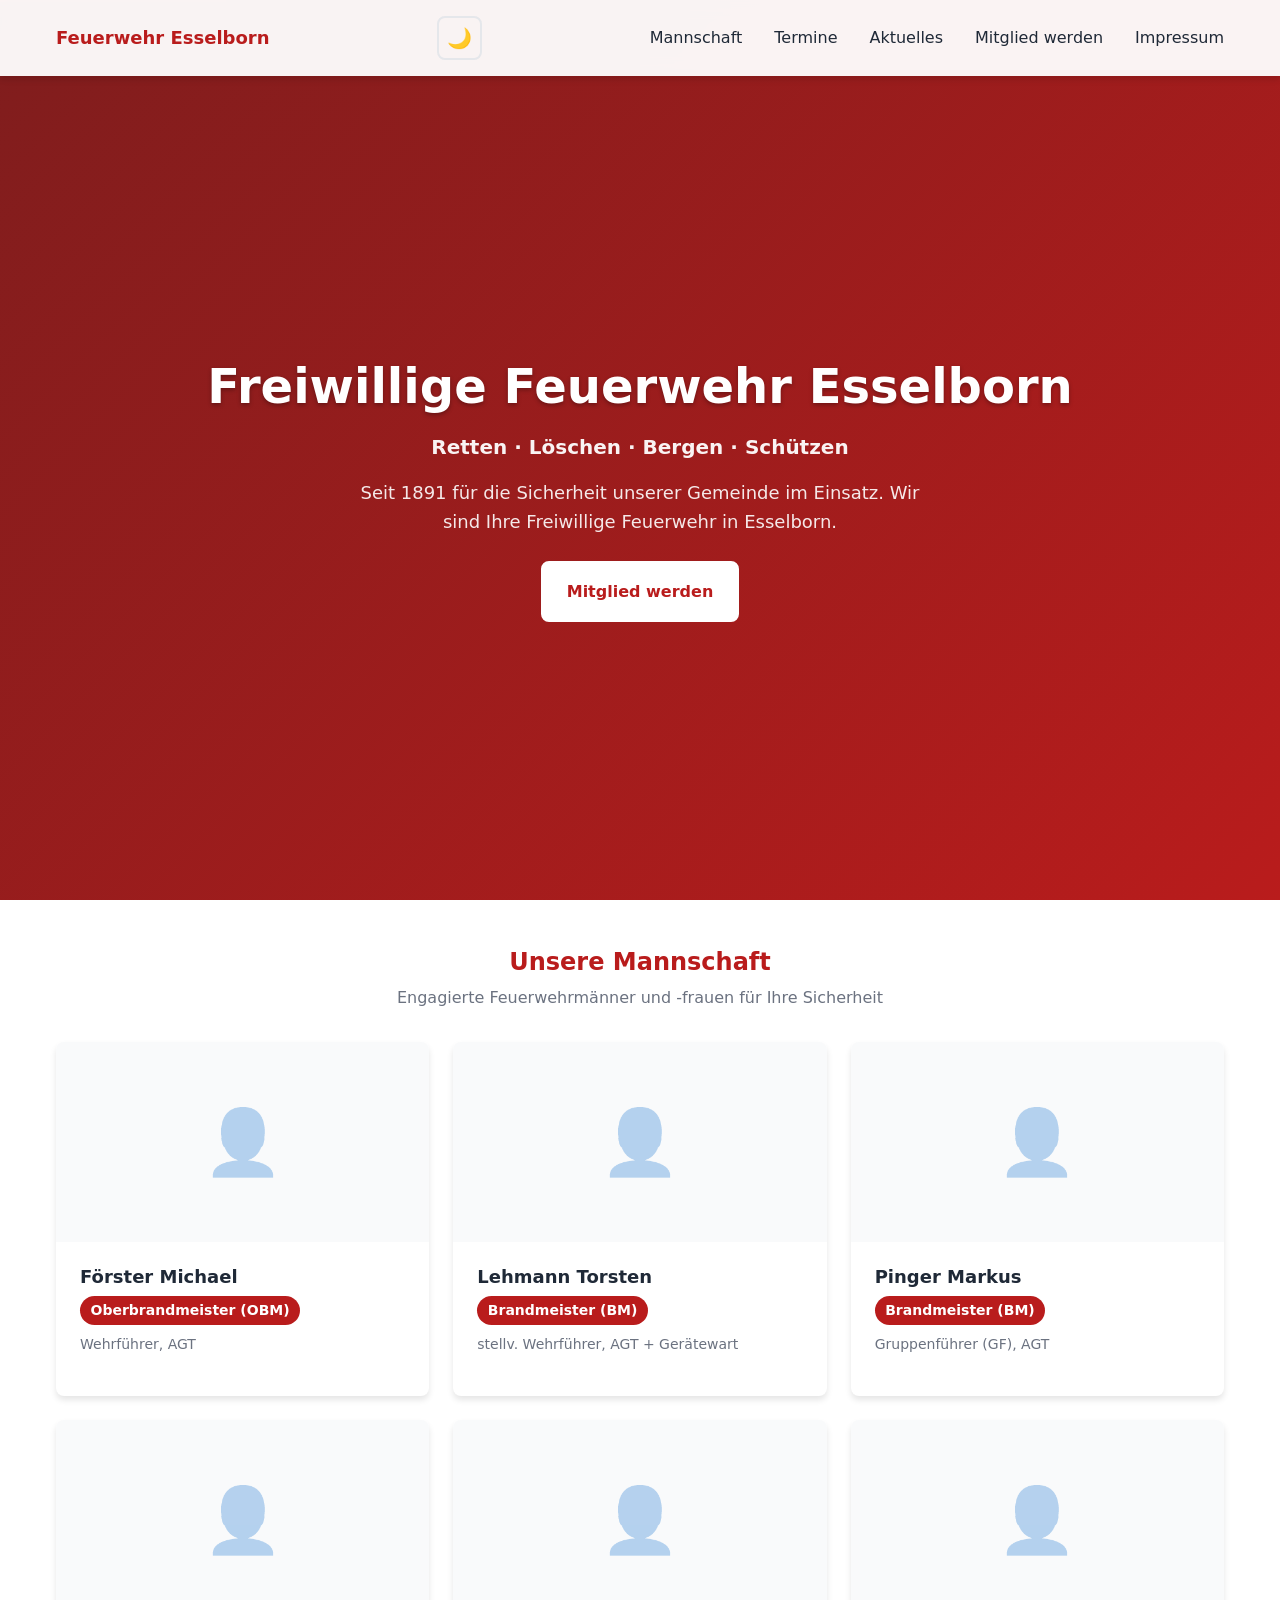
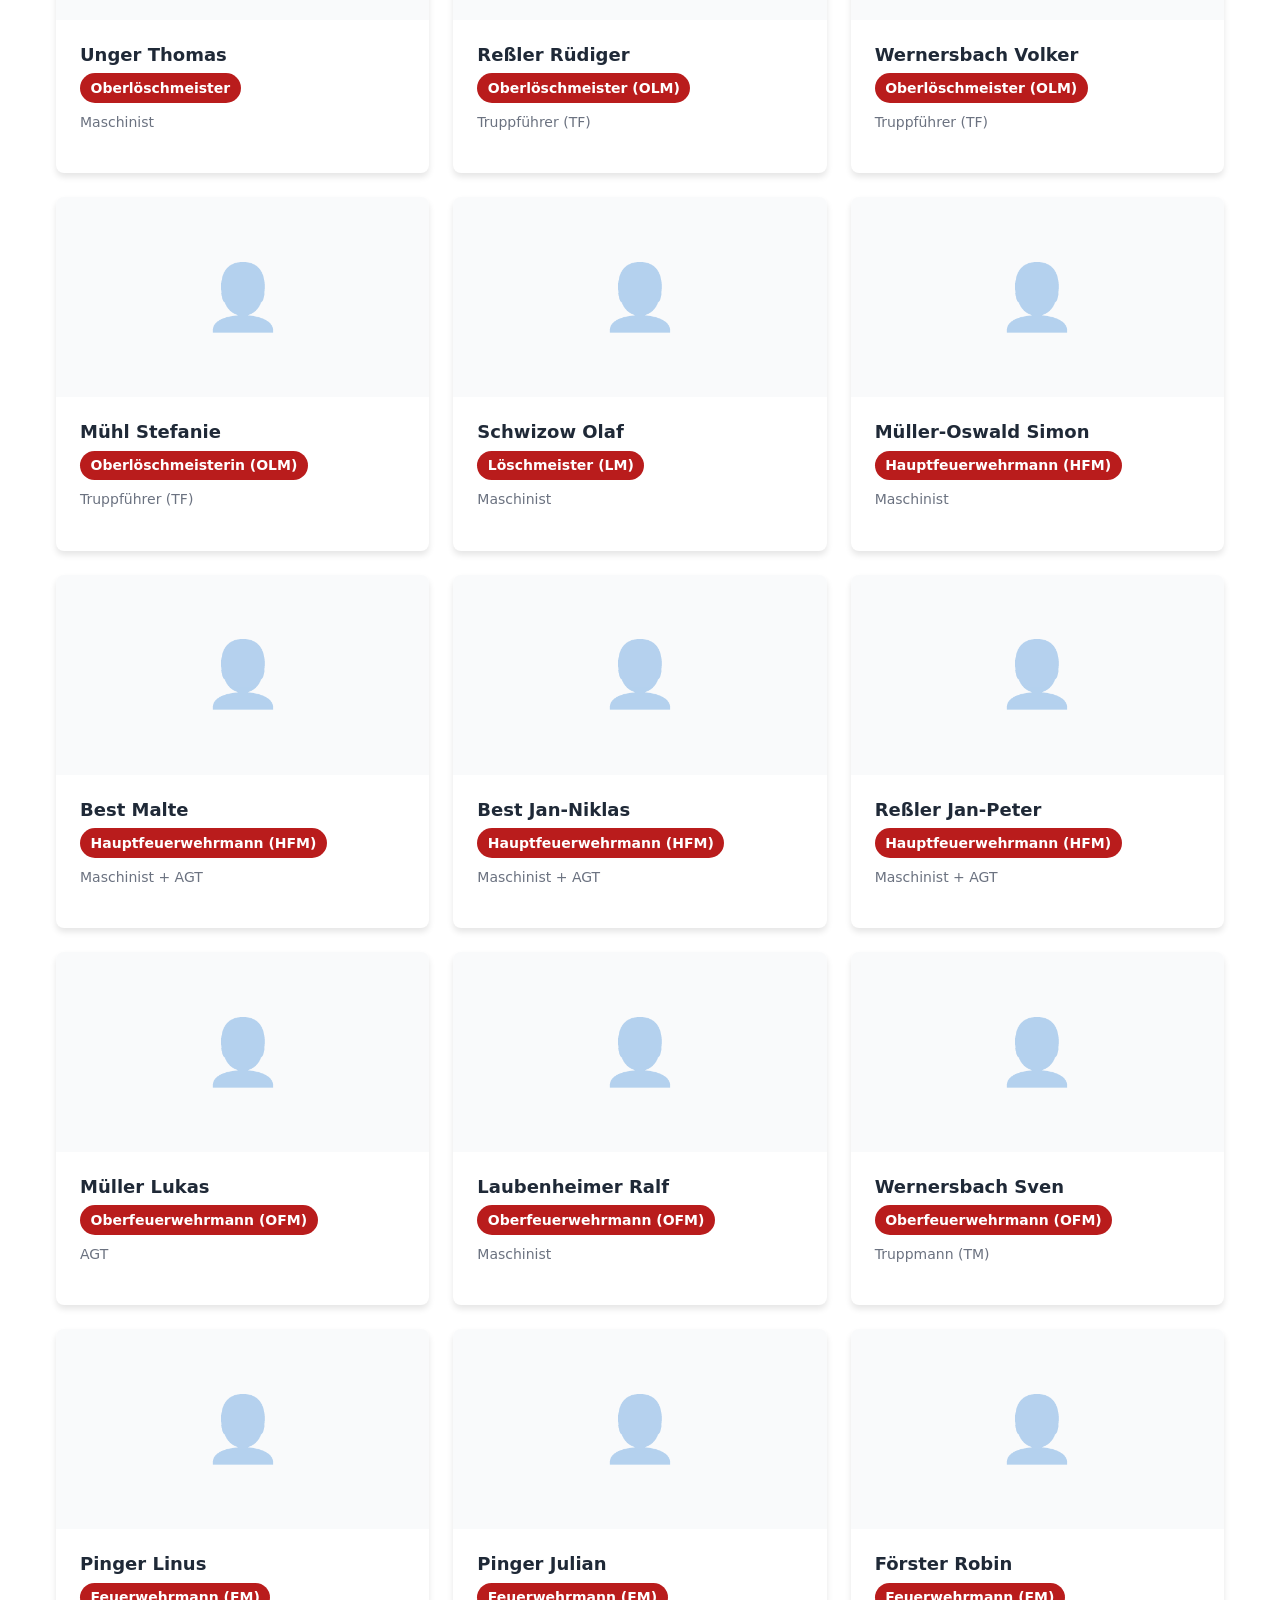
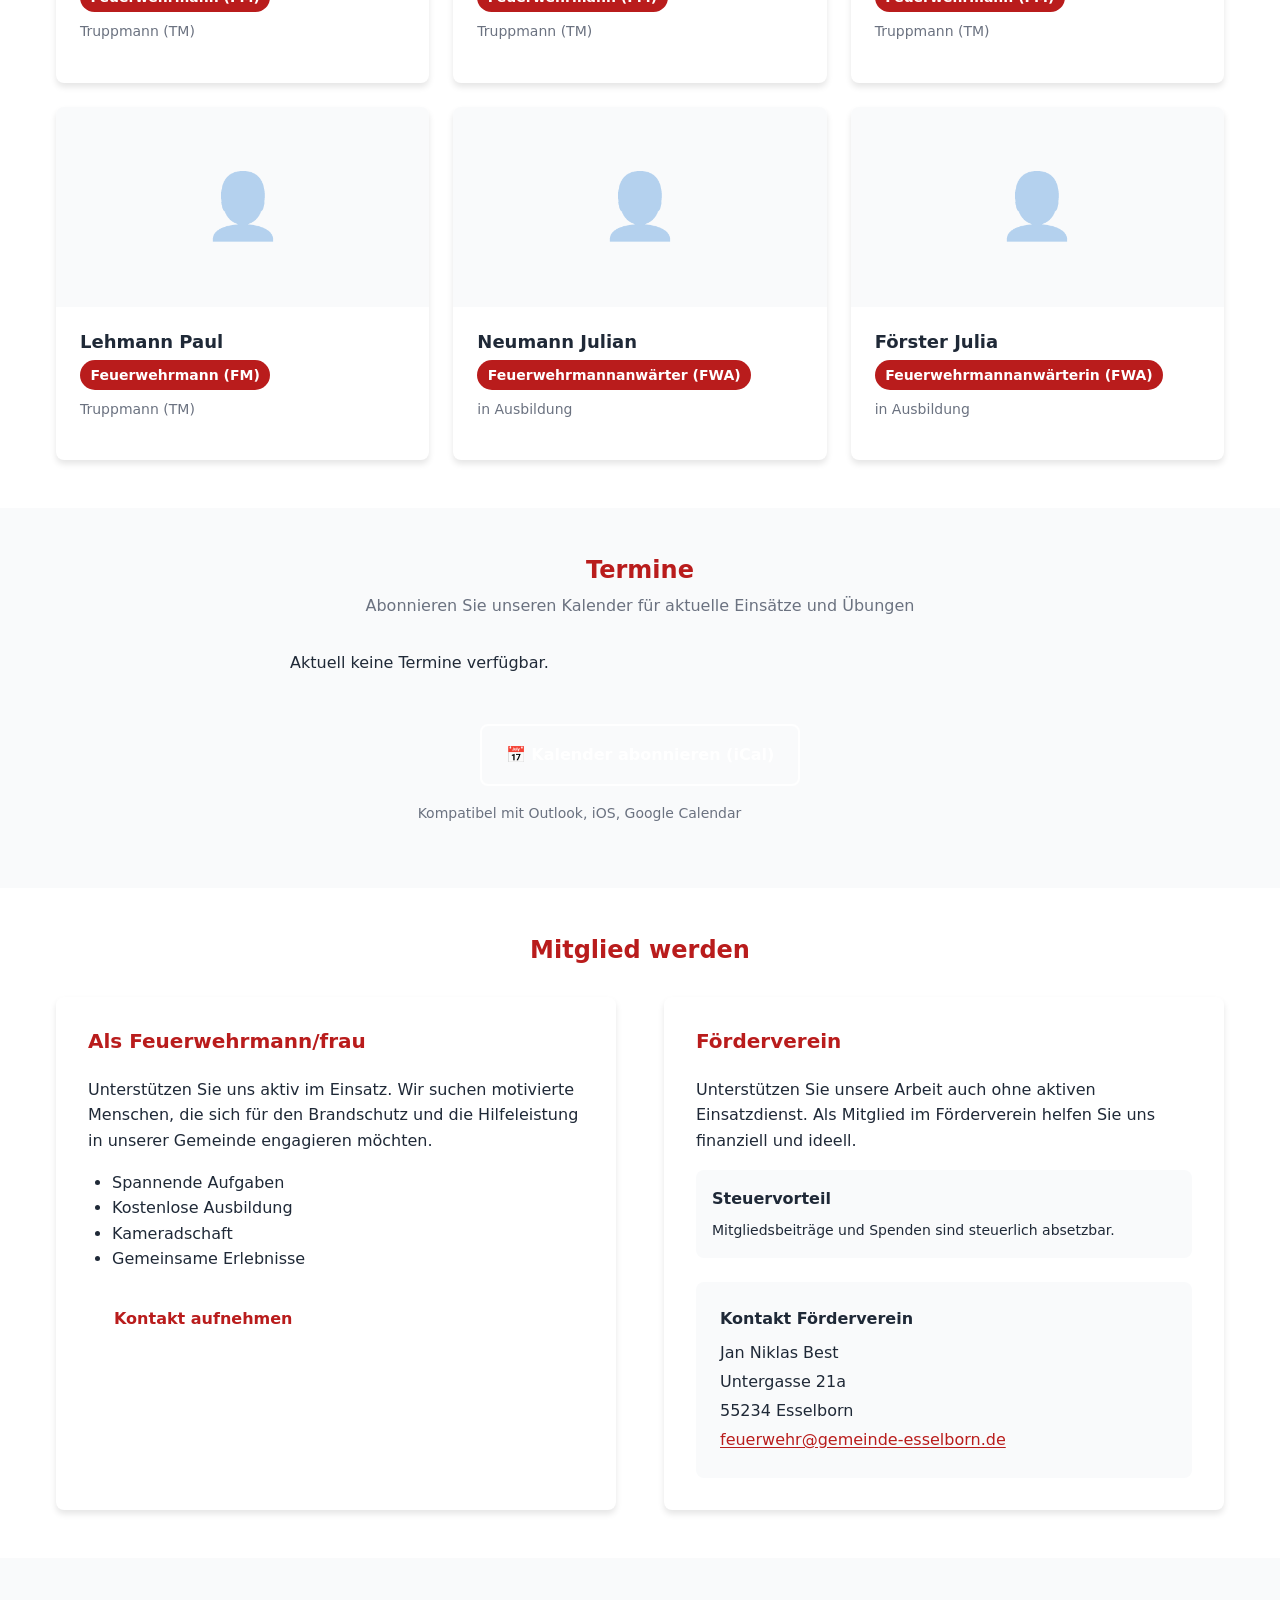
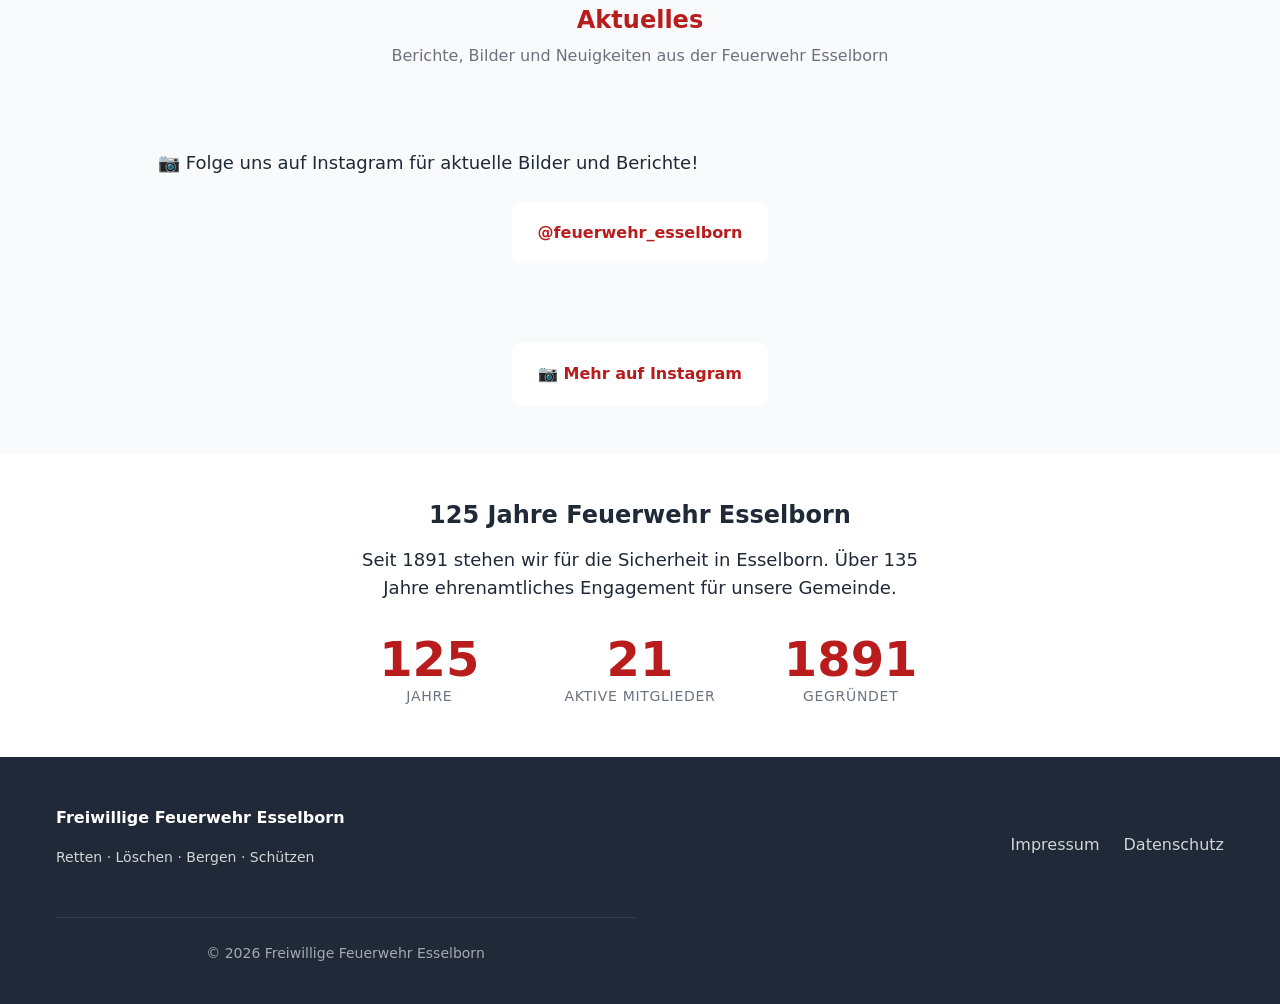
==== index.html @ 90fc6427 "Update: Gründungsjahr 1891, neue Mannschaftsdaten, Newsletter-Bereich, Dark Mode Toggle, Mobile Fixe" ====
<!DOCTYPE html>
<html lang="de">
<head>
    <meta charset="UTF-8">
    <meta name="viewport" content="width=device-width, initial-scale=1.0">
    <meta name="description" content="Freiwillige Feuerwehr Esselborn - Retten, Löschen, Bergen, Schützen. Informieren Sie sich über unsere Mannschaft, Termine und Mitgliedschaft.">
    <meta name="theme-color" content="#B91C1C">
    <title>Freiwillige Feuerwehr Esselborn</title>
    
    <link rel="stylesheet" href="css/style.css">
</head>
<body>
    <a href="#main-content" class="skip-link">Zum Hauptinhalt springen</a>
    
    <header class="hero" role="banner">
        <nav class="main-nav" aria-label="Hauptnavigation">
            <div class="container">
                <a href="index.html" class="logo" aria-label="Freiwillige Feuerwehr Esselborn - Startseite">
                    Feuerwehr Esselborn
                </a>
                
                <div class="nav-actions" style="display: flex; align-items: center; gap: var(--space-xs);">
                    <button class="dark-mode-toggle" aria-label="Dark Mode umschalten">🌙</button>
                    <button class="menu-toggle" 
                            aria-label="Navigation öffnen" 
                            aria-expanded="false"
                            aria-controls="nav-menu">
                        <span aria-hidden="true">☰</span>
                    </button>
                </div>
                
                <ul class="nav-links" id="nav-menu" role="menubar">
                    <li role="none"><a href="#mannschaft" role="menuitem">Mannschaft</a></li>
                    <li role="none"><a href="#termine" role="menuitem">Termine</a></li>
                    <li role="none"><a href="#aktuelles" role="menuitem">Aktuelles</a></li>
                    <li role="none"><a href="#mitglied" role="menuitem">Mitglied werden</a></li>
                    <li role="none"><a href="legal/impressum.html" role="menuitem">Impressum</a></li>
                </ul>
            </div>
        </nav>
        
        <div class="hero-content">
            <div class="container">
                <h1>Freiwillige Feuerwehr Esselborn</h1>
                <p class="hero-subtitle" aria-label="Unsere Aufgaben: Retten, Löschen, Bergen, Schützen">
                    Retten · Löschen · Bergen · Schützen
                </p>
                <p class="hero-text">
                    Seit 1891 für die Sicherheit unserer Gemeinde im Einsatz. 
                    Wir sind Ihre Freiwillige Feuerwehr in Esselborn.
                </p>
                <a href="#mitglied" class="btn btn-primary">
                    Mitglied werden
                </a>
            </div>
        </div>
    </header>

    <main id="main-content">
        <!-- Mannschaft -->
        <section id="mannschaft" aria-labelledby="mannschaft-heading">
            <div class="container">
                <div class="section-title">
                    <h2 id="mannschaft-heading">Unsere Mannschaft</h2>
                    <p class="section-intro">
                        Engagierte Feuerwehrmänner und -frauen für Ihre Sicherheit
                    </p>
                </div>
                
                <div id="mannschaft-container" class="mannschaft-grid">
                    <p class="loading-text">Mannschaftsdaten werden geladen...</p>
                </div>
            </div>
        </section>

        <!-- Termine -->
        <section id="termine" aria-labelledby="termine-heading">
            <div class="container">
                <div class="section-title">
                    <h2 id="termine-heading">Termine</h2>
                    <p class="section-intro">
                        Abonnieren Sie unseren Kalender für aktuelle Einsätze und Übungen
                    </p>
                </div>
                
                <div class="termine-content">
                    <div id="termine-container">
                        <p class="loading-text">Termine werden geladen...</p>
                    </div>
                    
                    <div style="margin-top: 2rem; text-align: center;">
                        <a href="https://calendar.google.com/calendar/ical/862fol2ms73o2mnncd36vdkuus%40group.calendar.google.com/public/basic.ics" 
                           class="btn btn-secondary kalender-link"
                           target="_blank"
                           rel="noopener noreferrer">
                            📅 Kalender abonnieren (iCal)
                        </a>
                        <p style="margin-top: 1rem; font-size: 0.875rem; color: var(--color-text-light);">
                            Kompatibel mit Outlook, iOS, Google Calendar
                        </p>
                    </div>
                </div>
            </div>
        </section>

        <!-- Mitglied werden -->
        <section id="mitglied" aria-labelledby="mitglied-heading">
            <div class="container">
                <div class="section-title">
                    <h2 id="mitglied-heading">Mitglied werden</h2>
                </div>
                
                <div class="mitglied-grid">
                    <div class="mitglied-art">
                        <h3>Als Feuerwehrmann/frau</h3>
                        <p>
                            Unterstützen Sie uns aktiv im Einsatz. Wir suchen motivierte Menschen, 
                            die sich für den Brandschutz und die Hilfeleistung in unserer Gemeinde engagieren möchten.
                        </p>
                        <ul style="margin: 1rem 0; padding-left: 1.5rem;">
                            <li>Spannende Aufgaben</li>
                            <li>Kostenlose Ausbildung</li>
                            <li>Kameradschaft</li>
                            <li>Gemeinsame Erlebnisse</li>
                        </ul>
                        <a href="mailto:feuerwehr@gemeinde-esselborn.de?subject=Mitgliedsanfrage" class="btn btn-primary">
                            Kontakt aufnehmen
                        </a>
                    </div>
                    
                    <div class="mitglied-art">
                        <h3>Förderverein</h3>
                        <p>
                            Unterstützen Sie unsere Arbeit auch ohne aktiven Einsatzdienst. 
                            Als Mitglied im Förderverein helfen Sie uns finanziell und ideell.
                        </p>
                        <div style="background: var(--color-background-alt); padding: 1rem; border-radius: 0.5rem; margin: 1rem 0;">
                            <p style="margin: 0; font-weight: 600;">Steuervorteil</p>
                            <p style="margin: 0.5rem 0 0 0; font-size: 0.875rem;">
                                Mitgliedsbeiträge und Spenden sind steuerlich absetzbar.
                            </p>
                        </div>
                        
                        <div class="kontakt-box">
                            <p style="margin: 0; font-weight: 600;">Kontakt Förderverein</p>
                            <address style="margin-top: 0.5rem; font-style: normal;">
                                Jan Niklas Best<br>
                                Untergasse 21a<br>
                                55234 Esselborn<br>
                                <a href="mailto:feuerwehr@gemeinde-esselborn.de">feuerwehr@gemeinde-esselborn.de</a>
                            </address>
                        </div>
                    </div>
                </div>
            </div>
        </section>

        <!-- Aktuelles / Newsletter -->
        <section id="aktuelles" aria-labelledby="aktuelles-heading">
            <div class="container">
                <div class="section-title">
                    <h2 id="aktuelles-heading">Aktuelles</h2>
                    <p class="section-intro">
                        Berichte, Bilder und Neuigkeiten aus der Feuerwehr Esselborn
                    </p>
                </div>
                
                <div class="newsletter-grid" id="newsletter-container">
                    <p class="loading-text">Beiträge werden geladen...</p>
                </div>
                
                <div style="text-align: center; margin-top: 2rem;">
                    <a href="https://www.instagram.com/feuerwehr_esselborn" 
                       class="btn btn-primary instagram-link"
                       target="_blank"
                       rel="noopener noreferrer">
                        📷 Mehr auf Instagram
                    </a>
                </div>
            </div>
        </section>

        <!-- Jubiläum -->
        <section id="jubilaeum" aria-labelledby="jubilaeum-heading">
            <div class="container" style="text-align: center;">
                <h2 id="jubilaeum-heading">125 Jahre Feuerwehr Esselborn</h2>
                <p style="max-width: 600px; margin: 0 auto 2rem; font-size: 1.125rem;">
                    Seit 1891 stehen wir für die Sicherheit in Esselborn. Über 135 Jahre ehrenamtliches Engagement 
                    für unsere Gemeinde.
                </p>
                
                <div class="stats-grid">
                    <div class="stat">
                        <span class="stat-number">125</span>
                        <span class="stat-label">Jahre</span>
                    </div>
                    <div class="stat">
                        <span id="mitglieder-count" class="stat-number">-</span>
                        <span class="stat-label">aktive Mitglieder</span>
                    </div>
                    <div class="stat">
                        <span class="stat-number">1891</span>
                        <span class="stat-label">gegründet</span>
                    </div>
                </div>
            </div>
        </section>
    </main>

    <footer class="main-footer">
        <div class="container">
            <div class="footer-content">
                <div>
                    <p style="font-weight: 600;">Freiwillige Feuerwehr Esselborn</p>
                    <p style="font-size: 0.875rem; opacity: 0.8;">Retten · Löschen · Bergen · Schützen</p>
                </div>
                <nav class="footer-nav" aria-label="Footer-Navigation">
                    <a href="legal/impressum.html">Impressum</a>
                    <a href="legal/datenschutz.html">Datenschutz</a>
                </nav>
            </div>
            <p class="copyright">
                &copy; <span id="current-year">2025</span> Freiwillige Feuerwehr Esselborn
            </p>
        </div>
    </footer>

    <script src="js/main.js"></script>
</body>
</html>
---- css/style.css ----
/**
 * Feuerwehr Esselborn - Modernes CSS
 * Fokus: Barrierearmut, Performance, Wartungsarmut
 * Keine externen Abhängigkeiten
 */

/* === CSS-Variablen für einfache Wartung === */
:root {
  /* Farben - WCAG AA kontrastreiche Kombinationen */
  --color-primary: #B91C1C;        /* Feuerwehr-Rot (4.5:1 auf Weiß) */
  --color-primary-dark: #7F1D1D;     /* Dunkelrot für Hover */
  --color-text: #1F2937;             /* Dunkelgrau statt Schwarz (besseres Lesen) */
  --color-text-light: #6B7280;       /* Hellgrau für Sekundärtext */
  --color-background: #FFFFFF;         /* Weiß */
  --color-background-alt: #F9FAFB;   /* Hellgrau für Sections */
  --color-border: #E5E7EB;           /* Grau für Rahmen */
  
  /* Abstände - konsistentes 8px-Raster */
  --space-xs: 0.5rem;    /* 8px */
  --space-sm: 1rem;      /* 16px */
  --space-md: 1.5rem;  /* 24px */
  --space-lg: 2rem;    /* 32px */
  --space-xl: 3rem;    /* 48px */
  
  /* Schrift */
  --font-family: system-ui, -apple-system, BlinkMacSystemFont, 'Segoe UI', Roboto, sans-serif;
  --font-size-sm: 0.875rem;
  --font-size-base: 1rem;
  --font-size-lg: 1.125rem;
  --font-size-xl: 1.25rem;
  --font-size-2xl: 1.5rem;
  --font-size-3xl: 2rem;
  
  /* Breakpoints */
  --breakpoint-sm: 640px;
  --breakpoint-md: 768px;
  --breakpoint-lg: 1024px;
  
  /* Sonstiges */
  --radius: 0.5rem;
  --shadow-sm: 0 1px 2px rgba(0,0,0,0.05);
  --shadow: 0 4px 6px rgba(0,0,0,0.1);
  --shadow-lg: 0 10px 15px rgba(0,0,0,0.1);
  
  /* Animationen - aber respektieren prefers-reduced-motion */
  --transition-fast: 150ms ease;
  --transition: 300ms ease;
}

/* === Reset & Basis === */
*, *::before, *::after {
  box-sizing: border-box;
  margin: 0;
  padding: 0;
}

html {
  scroll-behavior: smooth;
  font-size: 16px;
}

@media (prefers-reduced-motion: reduce) {
  html {
    scroll-behavior: auto;
  }
  
  *, *::before, *::after {
    animation-duration: 0.01ms !important;
    animation-iteration-count: 1 !important;
    transition-duration: 0.01ms !important;
  }
}

body {
  font-family: var(--font-family);
  font-size: var(--font-size-base);
  line-height: 1.6;
  color: var(--color-text);
  background: var(--color-background);
}

/* === Typografie === */
h1, h2, h3, h4, h5, h6 {
  line-height: 1.2;
  font-weight: 700;
  color: var(--color-text);
  margin-bottom: var(--space-sm);
}

h1 { font-size: var(--font-size-3xl); }
h2 { font-size: var(--font-size-2xl); }
h3 { font-size: var(--font-size-xl); }
h4 { font-size: var(--font-size-lg); }

p {
  margin-bottom: var(--space-sm);
  max-width: 65ch; /* Optimale Leselänge */
}

/* === Links - deutlich erkennbar === */
a {
  color: var(--color-primary);
  text-decoration: underline;
  text-underline-offset: 0.15em;
  transition: color var(--transition-fast);
}

a:hover,
a:focus {
  color: var(--color-primary-dark);
  text-decoration-thickness: 2px;
}

a:focus-visible {
  outline: 3px solid var(--color-primary);
  outline-offset: 2px;
  border-radius: 2px;
}

/* === Layout === */
.container {
  width: 100%;
  max-width: 1200px;
  margin: 0 auto;
  padding: 0 var(--space-sm);
}

/* === Navigation - Tastaturbedienbar === */
.main-nav {
  position: fixed;
  top: 0;
  left: 0;
  right: 0;
  background: rgba(255,255,255,0.95);
  backdrop-filter: blur(8px);
  box-shadow: var(--shadow);
  z-index: 1000;
  padding: var(--space-sm) 0;
}

.main-nav .container {
  display: flex;
  justify-content: space-between;
  align-items: center;
  flex-wrap: wrap;
}

.logo {
  font-size: var(--font-size-lg);
  font-weight: 700;
  color: var(--color-primary);
  text-decoration: none;
}

.nav-links {
  display: flex;
  list-style: none;
  gap: var(--space-lg);
}

.nav-links a {
  color: var(--color-text);
  font-weight: 500;
  text-decoration: none;
  padding: var(--space-xs) 0;
}

.nav-links a:hover,
.nav-links a:focus,
.nav-links a[aria-current="page"] {
  color: var(--color-primary);
  text-decoration: underline;
}

/* Mobile Menu Toggle */
.menu-toggle {
  display: none;
  background: none;
  border: 2px solid var(--color-border);
  padding: var(--space-xs);
  border-radius: var(--radius);
  cursor: pointer;
  min-height: 44px;
  min-width: 44px;
  align-items: center;
  justify-content: center;
}

.menu-toggle:focus-visible {
  outline: 3px solid var(--color-primary);
}

@media (max-width: 768px) {
  .menu-toggle {
    display: flex;
  }
  
  .nav-links {
    display: none;
    position: absolute;
    top: 100%;
    left: 0;
    right: 0;
    background: var(--color-background);
    flex-direction: column;
    padding: var(--space-md);
    box-shadow: var(--shadow-lg);
    z-index: 999;
  }
  
  .nav-links.active {
    display: flex;
  }
  
  .dark-mode-toggle {
    margin-left: auto;
    margin-right: var(--space-xs);
  }
}

/* === Hero === */
.hero {
  min-height: 100vh;
  background: linear-gradient(135deg, var(--color-primary-dark) 0%, var(--color-primary) 100%);
  display: flex;
  flex-direction: column;
  justify-content: center;
  align-items: center;
  text-align: center;
  color: white;
  padding-top: 80px;
}

.hero h1 {
  color: white;
  font-size: clamp(2rem, 5vw, 3rem);
  text-shadow: 0 2px 4px rgba(0,0,0,0.3);
  margin-bottom: var(--space-sm);
}

.hero-subtitle {
  font-size: var(--font-size-xl);
  font-weight: 600;
  opacity: 0.95;
  margin-bottom: var(--space-sm);
}

.hero-text {
  font-size: var(--font-size-lg);
  opacity: 0.9;
  max-width: 600px;
  margin: 0 auto var(--space-md);
}

/* === Buttons - Hoher Kontrast === */
.btn {
  display: inline-flex;
  align-items: center;
  justify-content: center;
  gap: var(--space-xs);
  padding: var(--space-sm) var(--space-md);
  border-radius: var(--radius);
  font-weight: 600;
  text-decoration: none;
  cursor: pointer;
  transition: all var(--transition-fast);
  border: 2px solid transparent;
  min-height: 44px; /* Touch-Ziele mindestens 44x44px (WCAG) */
}

.btn:focus-visible {
  outline: 3px solid currentColor;
  outline-offset: 2px;
}

.btn-primary {
  background: white;
  color: var(--color-primary);
  border-color: white;
}

.btn-primary:hover,
.btn-primary:focus {
  background: transparent;
  color: white;
}

.btn-secondary {
  background: transparent;
  color: white;
  border-color: white;
}

.btn-secondary:hover,
.btn-secondary:focus {
  background: white;
  color: var(--color-primary);
}

/* === Sections === */
section {
  padding: var(--space-xl) 0;
}

section:nth-child(even) {
  background: var(--color-background-alt);
}

.section-title {
  text-align: center;
  margin-bottom: var(--space-lg);
}

.section-title h2 {
  color: var(--color-primary);
  margin-bottom: var(--space-xs);
}

.section-intro {
  text-align: center;
  color: var(--color-text-light);
  max-width: 600px;
  margin: 0 auto var(--space-lg);
}

/* === Mannschaft - Card Grid === */
.mannschaft-grid {
  display: grid;
  grid-template-columns: repeat(auto-fill, minmax(280px, 1fr));
  gap: var(--space-md);
}

.mitglied-card {
  background: var(--color-background);
  border-radius: var(--radius);
  box-shadow: var(--shadow);
  overflow: hidden;
  transition: transform var(--transition-fast), box-shadow var(--transition-fast);
}

.mitglied-card:hover,
.mitglied-card:focus-within {
  transform: translateY(-4px);
  box-shadow: var(--shadow-lg);
}

.mitglied-bild {
  height: 200px;
  background: var(--color-background-alt);
  display: flex;
  align-items: center;
  justify-content: center;
}

.mitglied-bild img {
  width: 100%;
  height: 100%;
  object-fit: cover;
}

.mitglied-placeholder {
  font-size: 4rem;
  opacity: 0.3;
}

.mitglied-info {
  padding: var(--space-md);
}

.mitglied-info h3 {
  font-size: var(--font-size-lg);
  margin-bottom: var(--space-xs);
}

.dienstgrad {
  display: inline-block;
  background: var(--color-primary);
  color: white;
  padding: 0.25em 0.75em;
  border-radius: 9999px;
  font-size: var(--font-size-sm);
  font-weight: 600;
  margin-bottom: var(--space-xs);
}

.funktion {
  color: var(--color-text-light);
  font-size: var(--font-size-sm);
}

/* === Termine === */
.termine-content {
  max-width: 700px;
  margin: 0 auto;
}

.termin-card {
  background: var(--color-background);
  padding: var(--space-md);
  border-radius: var(--radius);
  box-shadow: var(--shadow);
  margin-bottom: var(--space-md);
  border-left: 4px solid var(--color-primary);
}

.termin-card h3 {
  color: var(--color-primary);
  margin-bottom: var(--space-xs);
}

.termin-meta {
  color: var(--color-text-light);
  font-size: var(--font-size-sm);
  margin-bottom: var(--space-xs);
}

.kalender-link {
  display: inline-flex;
  align-items: center;
  gap: var(--space-xs);
  margin-top: var(--space-sm);
}

/* === Mitglied werden === */
.mitglied-grid {
  display: grid;
  grid-template-columns: repeat(auto-fit, minmax(300px, 1fr));
  gap: var(--space-xl);
}

.mitglied-art {
  background: var(--color-background);
  padding: var(--space-lg);
  border-radius: var(--radius);
  box-shadow: var(--shadow);
}

.mitglied-art h3 {
  color: var(--color-primary);
  margin-bottom: var(--space-md);
}

.kontakt-box {
  background: var(--color-background-alt);
  padding: var(--space-md);
  border-radius: var(--radius);
  margin-top: var(--space-md);
}

.kontakt-box address {
  font-style: normal;
  line-height: 1.8;
}

/* === Jubiläum === */
.stats-grid {
  display: grid;
  grid-template-columns: repeat(auto-fit, minmax(150px, 1fr));
  gap: var(--space-lg);
  max-width: 600px;
  margin: var(--space-lg) auto 0;
}

.stat {
  text-align: center;
}

.stat-number {
  display: block;
  font-size: 3rem;
  font-weight: 800;
  color: var(--color-primary);
  line-height: 1;
}

.stat-label {
  color: var(--color-text-light);
  font-size: var(--font-size-sm);
  text-transform: uppercase;
  letter-spacing: 0.05em;
}

/* === Footer === */
.main-footer {
  background: var(--color-text);
  color: white;
  padding: var(--space-xl) 0 var(--space-md);
}

.footer-content {
  display: flex;
  justify-content: space-between;
  align-items: center;
  flex-wrap: wrap;
  gap: var(--space-md);
  margin-bottom: var(--space-lg);
}

.footer-nav {
  display: flex;
  gap: var(--space-md);
}

.footer-nav a {
  color: rgba(255,255,255,0.8);
  text-decoration: none;
}

.footer-nav a:hover,
.footer-nav a:focus {
  color: white;
  text-decoration: underline;
}

.copyright {
  text-align: center;
  padding-top: var(--space-md);
  border-top: 1px solid rgba(255,255,255,0.1);
  color: rgba(255,255,255,0.6);
  font-size: var(--font-size-sm);
}

/* === Impressum & Datenschutz === */
.legal-page {
  padding-top: 100px;
}

.legal-content {
  max-width: 800px;
}

.legal-content h1 {
  margin-bottom: var(--space-lg);
}

.legal-content h2 {
  color: var(--color-primary);
  margin-top: var(--space-lg);
}

.legal-content address {
  font-style: normal;
  line-height: 1.8;
  margin: var(--space-md) 0;
}

/* === Skip-Link für Screenreader === */
.skip-link {
  position: absolute;
  top: -40px;
  left: 0;
  background: var(--color-primary);
  color: white;
  padding: 8px;
  text-decoration: none;
  z-index: 100;
}

.skip-link:focus {
  top: 0;
}

/* === Print-Styles === */
@media print {
  .main-nav,
  .btn,
  .menu-toggle {
    display: none !important;
  }
  
  .hero {
    min-height: auto;
    padding: 2rem 0;
    background: white !important;
    color: black !important;
  }
  
  .hero h1,
  .hero-subtitle,
  .hero-text {
    color: black !important;
    text-shadow: none !important;
  }
  
  section {
    padding: 1rem 0;
    page-break-inside: avoid;
  }
  
  .mitglied-card {
    box-shadow: none;
    border: 1px solid var(--color-border);
  }
}

/* === High-Contrast Mode Unterstützung === */
@media (prefers-contrast: high) {
  :root {
    --color-primary: #8B0000;
    --color-text: #000000;
    --color-border: #000000;
  }
  
  .btn-primary {
    border: 3px solid black;
  }
}

/* === Dark Mode Toggle === */
.dark-mode-toggle {
  background: none;
  border: 2px solid var(--color-border);
  padding: var(--space-xs);
  border-radius: var(--radius);
  cursor: pointer;
  font-size: 1.25rem;
  min-height: 44px;
  min-width: 44px;
  display: inline-flex;
  align-items: center;
  justify-content: center;
}

.dark-mode-toggle:focus-visible {
  outline: 3px solid var(--color-primary);
}

/* === Dark Mode Styles === */
body.dark-mode {
  --color-text: #F3F4F6;
  --color-text-light: #9CA3AF;
  --color-background: #111827;
  --color-background-alt: #1F2937;
  --color-border: #374151;
}

body.dark-mode .main-nav {
  background: rgba(17, 24, 39, 0.95);
}

body.dark-mode .nav-links {
  background: var(--color-background);
}

body.dark-mode .mitglied-card,
body.dark-mode .termin-card,
body.dark-mode .mitglied-art {
  background: var(--color-background-alt);
}

body.dark-mode .newsletter-card {
  background: var(--color-background-alt);
}

body.dark-mode .newsletter-placeholder {
  background: #374151;
}

body.dark-mode .kalender-link {
  color: var(--color-text);
}

/* === Newsletter / Aktuelles === */
.newsletter-grid {
  display: grid;
  grid-template-columns: repeat(auto-fill, minmax(300px, 1fr));
  gap: var(--space-lg);
}

.newsletter-card {
  background: var(--color-background);
  border-radius: var(--radius);
  box-shadow: var(--shadow);
  overflow: hidden;
  transition: transform var(--transition-fast), box-shadow var(--transition-fast);
}

.newsletter-card:hover {
  transform: translateY(-4px);
  box-shadow: var(--shadow-lg);
}

.newsletter-bild {
  aspect-ratio: 4 / 3;
  background: var(--color-background-alt);
  display: flex;
  align-items: center;
  justify-content: center;
  overflow: hidden;
}

.newsletter-bild img {
  width: 100%;
  height: 100%;
  object-fit: cover;
}

.newsletter-placeholder {
  width: 100%;
  height: 100%;
  background: var(--color-border);
  display: flex;
  align-items: center;
  justify-content: center;
  font-size: 3rem;
  opacity: 0.5;
}

.newsletter-content {
  padding: var(--space-md);
}

.newsletter-content h3 {
  font-size: var(--font-size-lg);
  margin-bottom: var(--space-xs);
  color: var(--color-primary);
}

.newsletter-meta {
  font-size: var(--font-size-sm);
  color: var(--color-text-light);
  margin-bottom: var(--space-sm);
}

.newsletter-text {
  color: var(--color-text);
  font-size: var(--font-size-sm);
  line-height: 1.5;
}

.instagram-link {
  display: inline-flex;
  align-items: center;
  gap: var(--space-xs);
}

/* === Mobile Fixes === */
@media (max-width: 768px) {
  .hero {
    min-height: auto;
    padding: 120px var(--space-sm) var(--space-xl);
  }
  
  .hero h1 {
    font-size: 1.75rem;
  }
  
  .hero-subtitle {
    font-size: var(--font-size-lg);
  }
  
  .hero-text {
    font-size: var(--font-size-base);
  }
  
  .mannschaft-grid {
    grid-template-columns: 1fr;
  }
  
  .newsletter-grid {
    grid-template-columns: 1fr;
  }
  
  .stats-grid {
    grid-template-columns: repeat(3, 1fr);
    gap: var(--space-sm);
  }
  
  .stat-number {
    font-size: 2rem;
  }
  
  .mitglied-grid {
    grid-template-columns: 1fr;
    gap: var(--space-lg);
  }
  
  .footer-content {
    flex-direction: column;
    text-align: center;
  }
  
  .footer-nav {
    justify-content: center;
  }
  
  section {
    padding: var(--space-lg) 0;
  }
  
  .dark-mode-toggle {
    margin-left: 0;
    margin-top: var(--space-sm);
  }
}

@media (max-width: 480px) {
  .container {
    padding: 0 var(--space-xs);
  }
  
  .stats-grid {
    grid-template-columns: 1fr;
    gap: var(--space-md);
  }
  
  .btn {
    width: 100%;
    justify-content: center;
  }
}
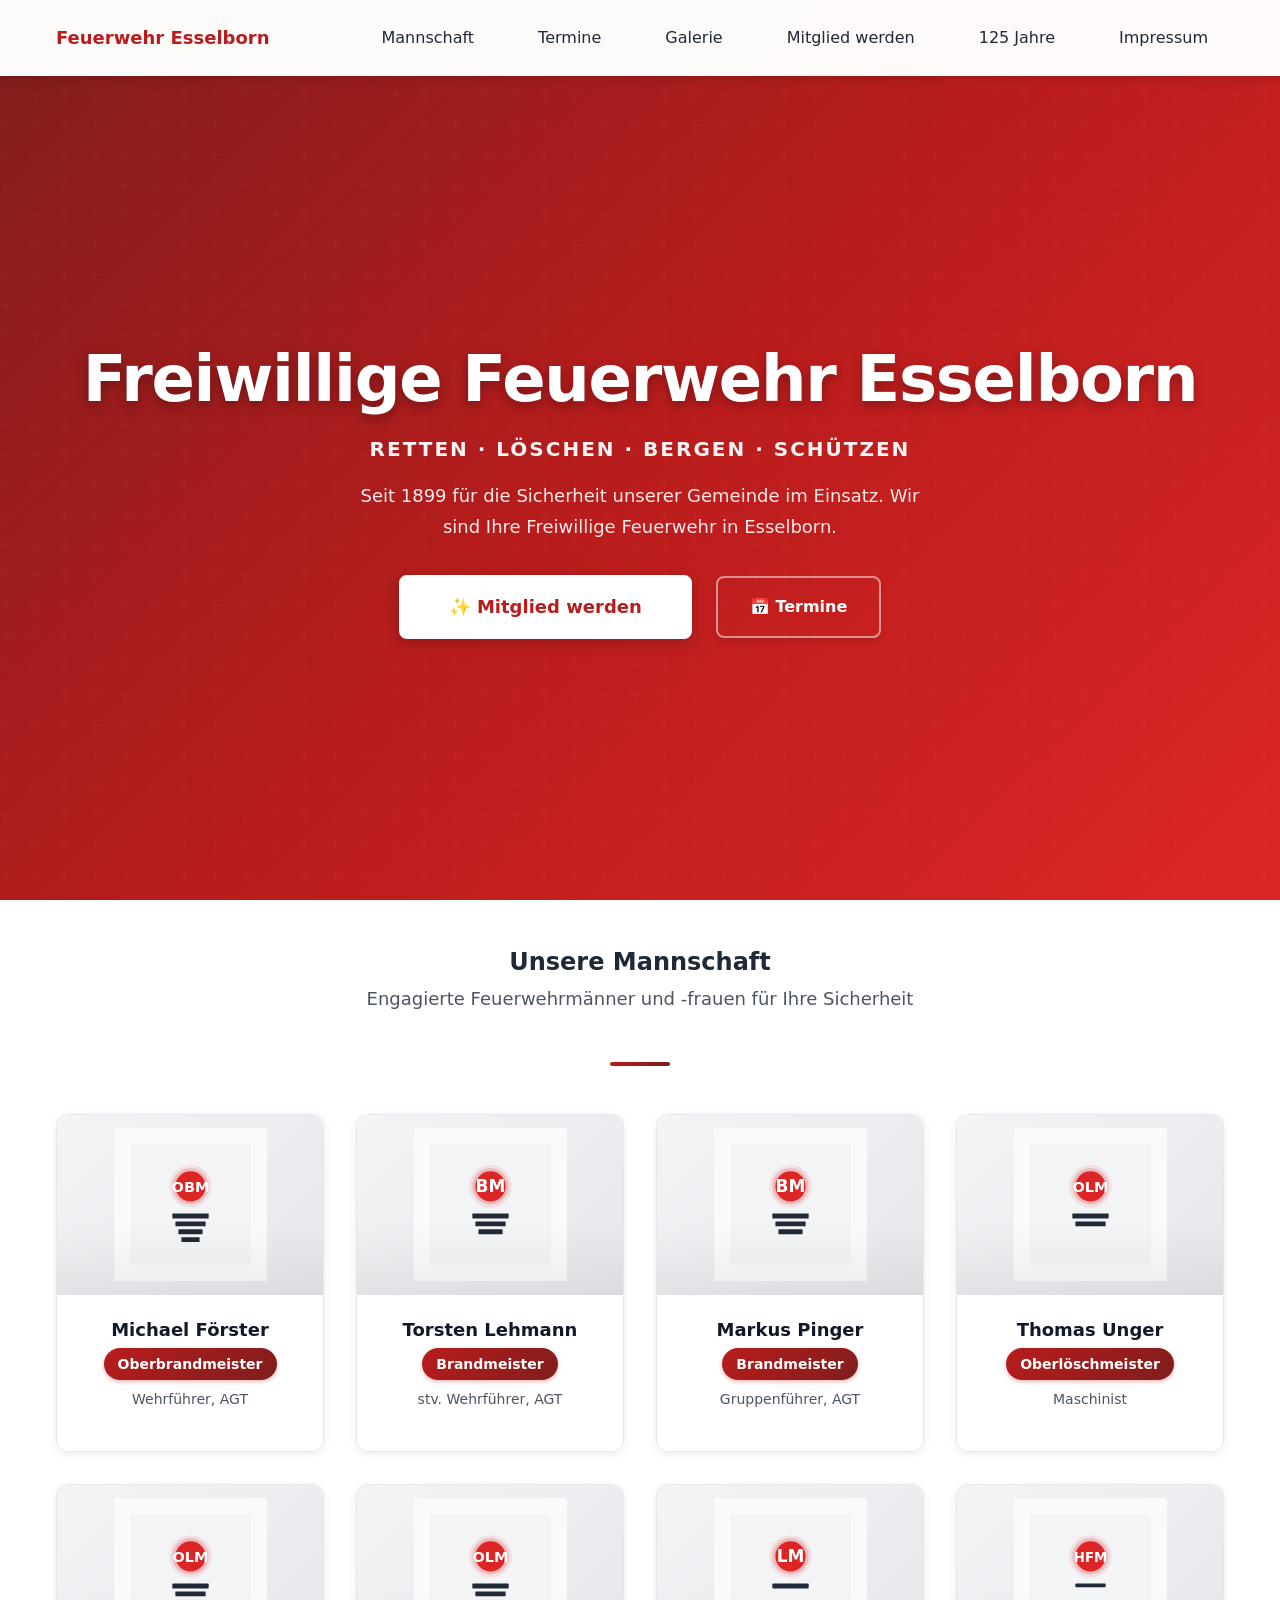
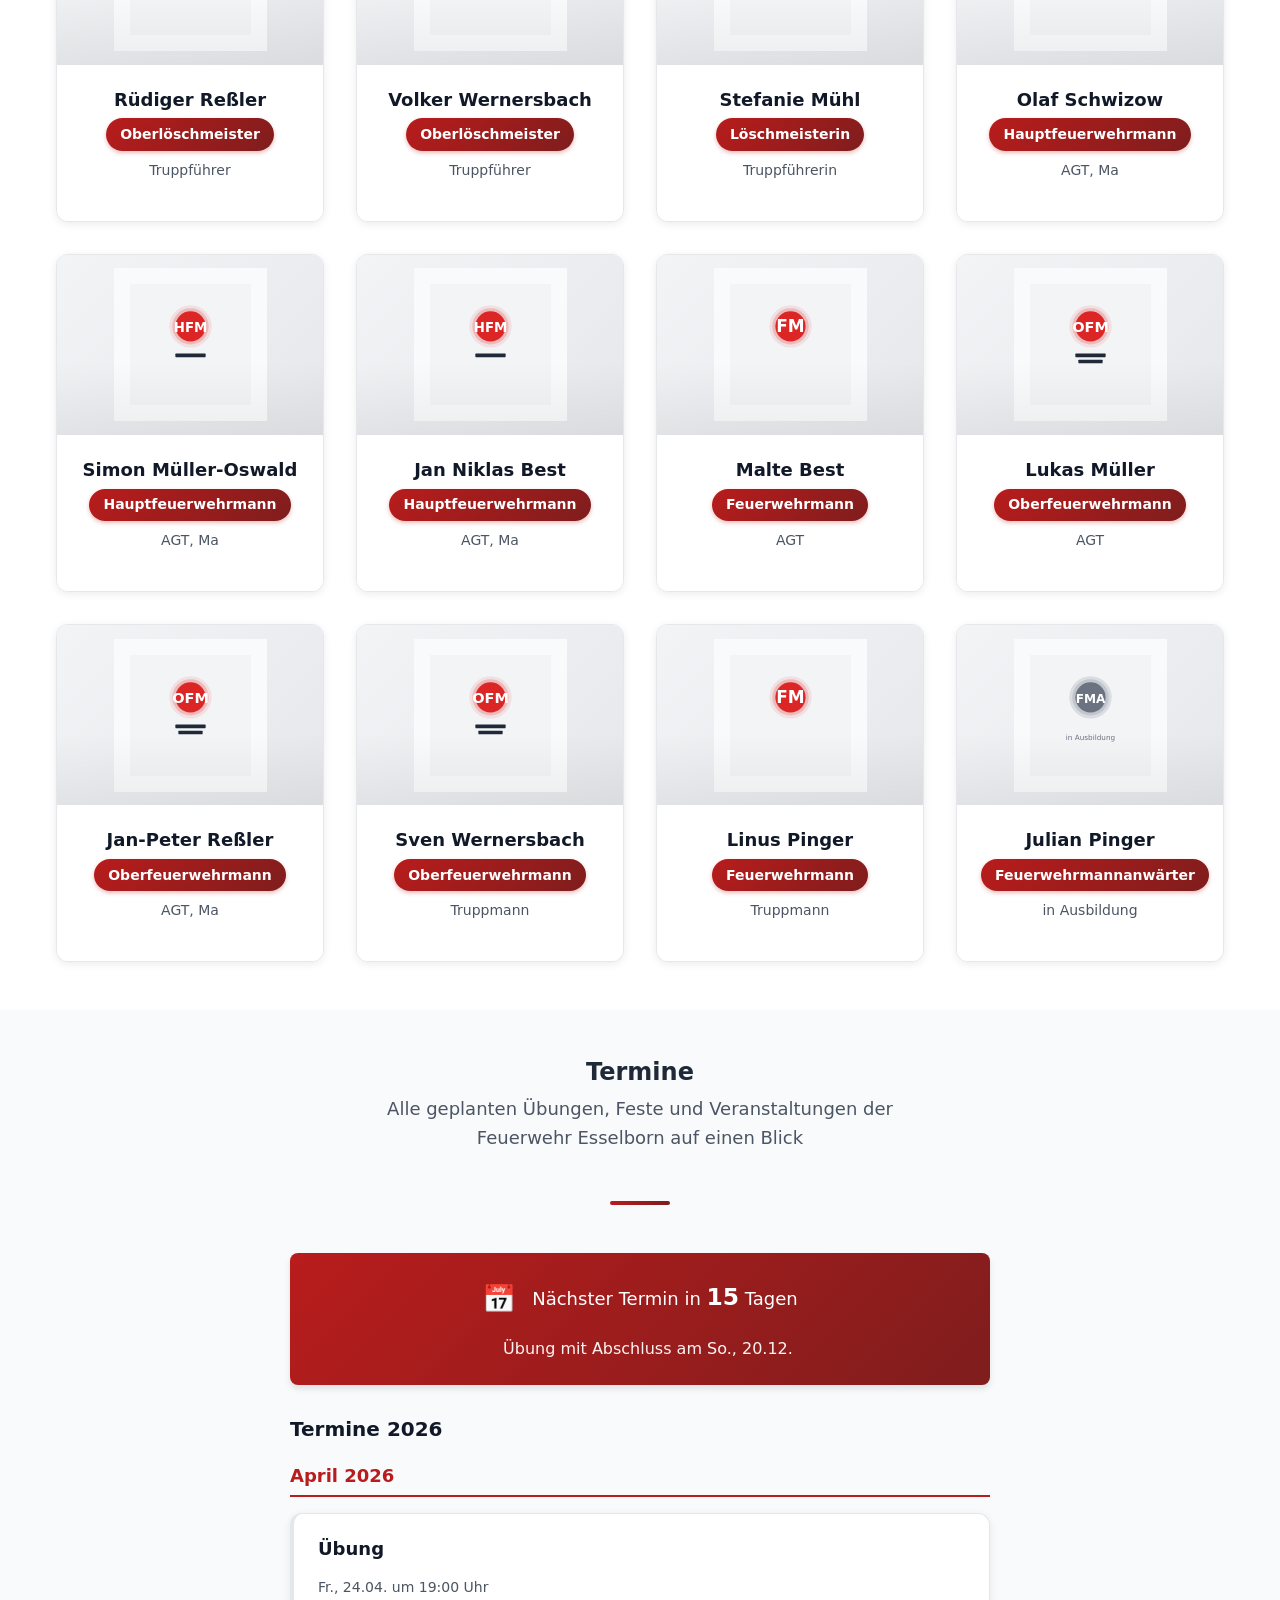
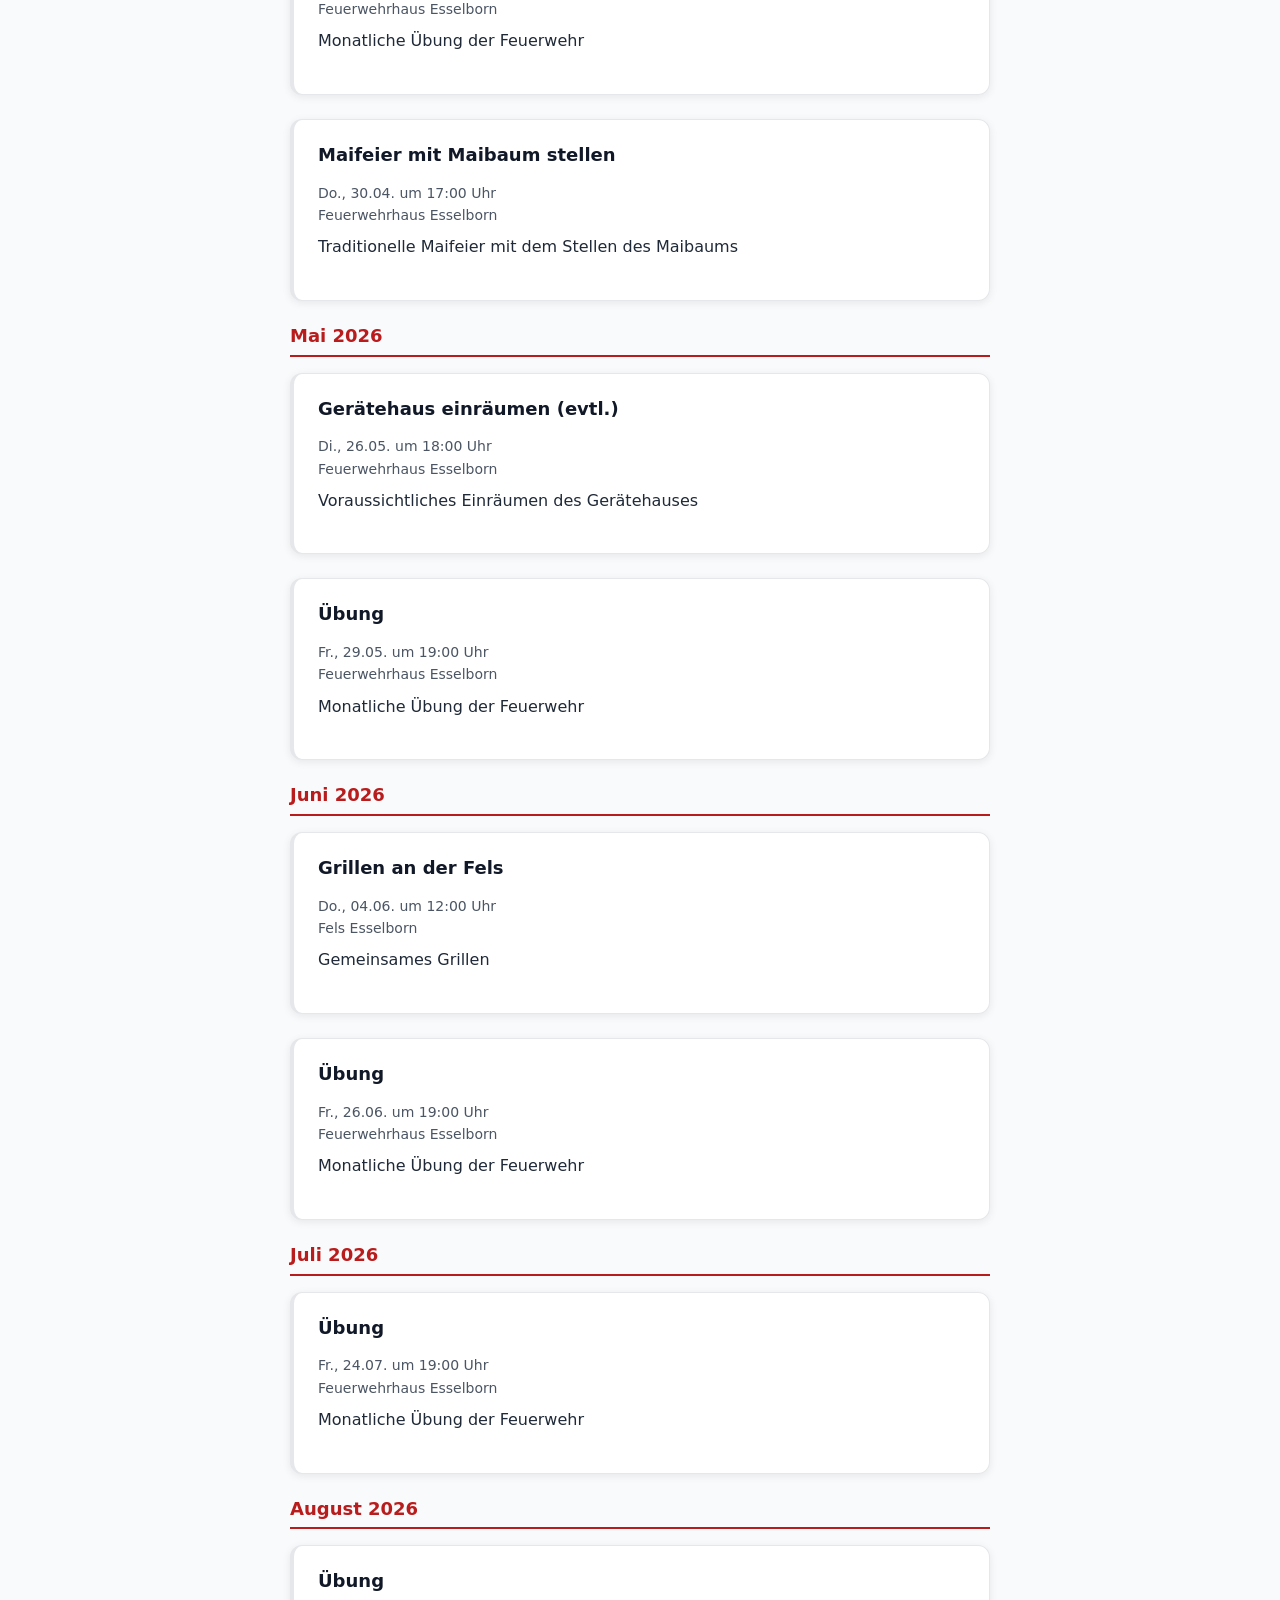
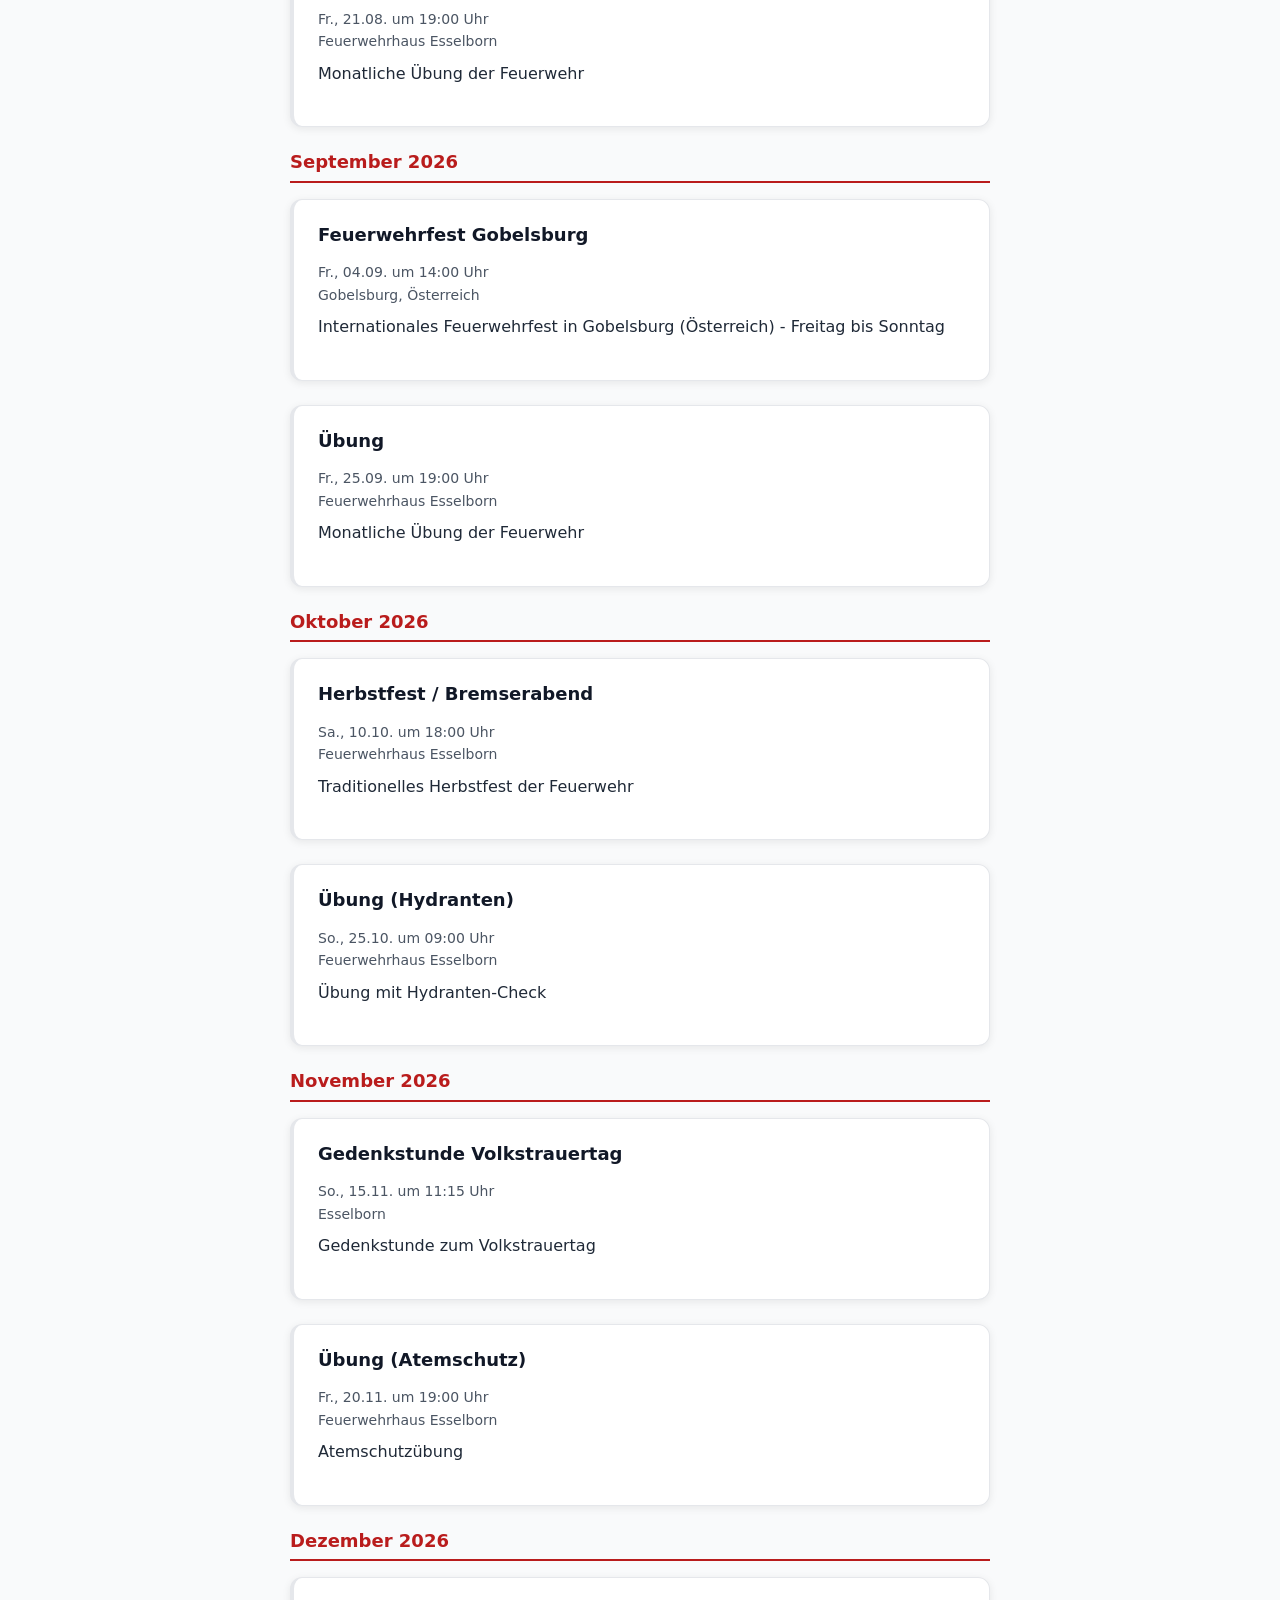
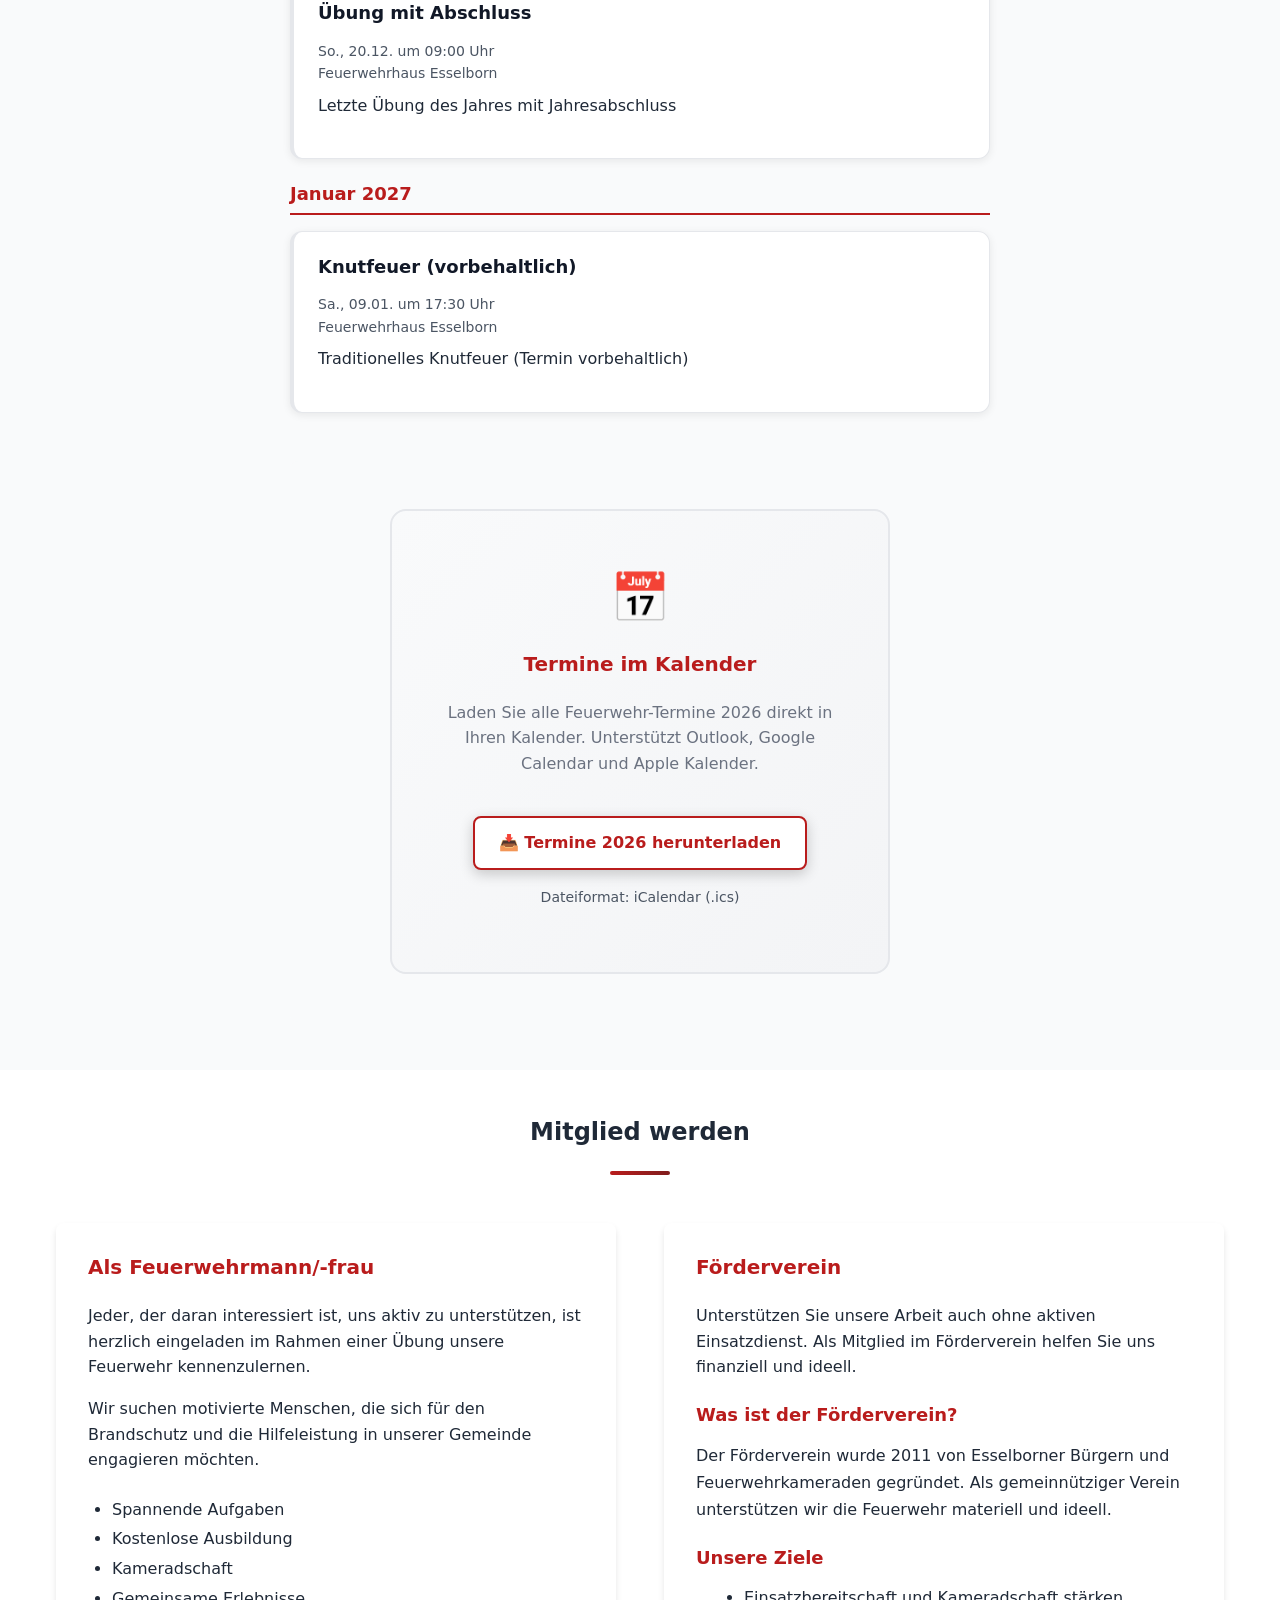
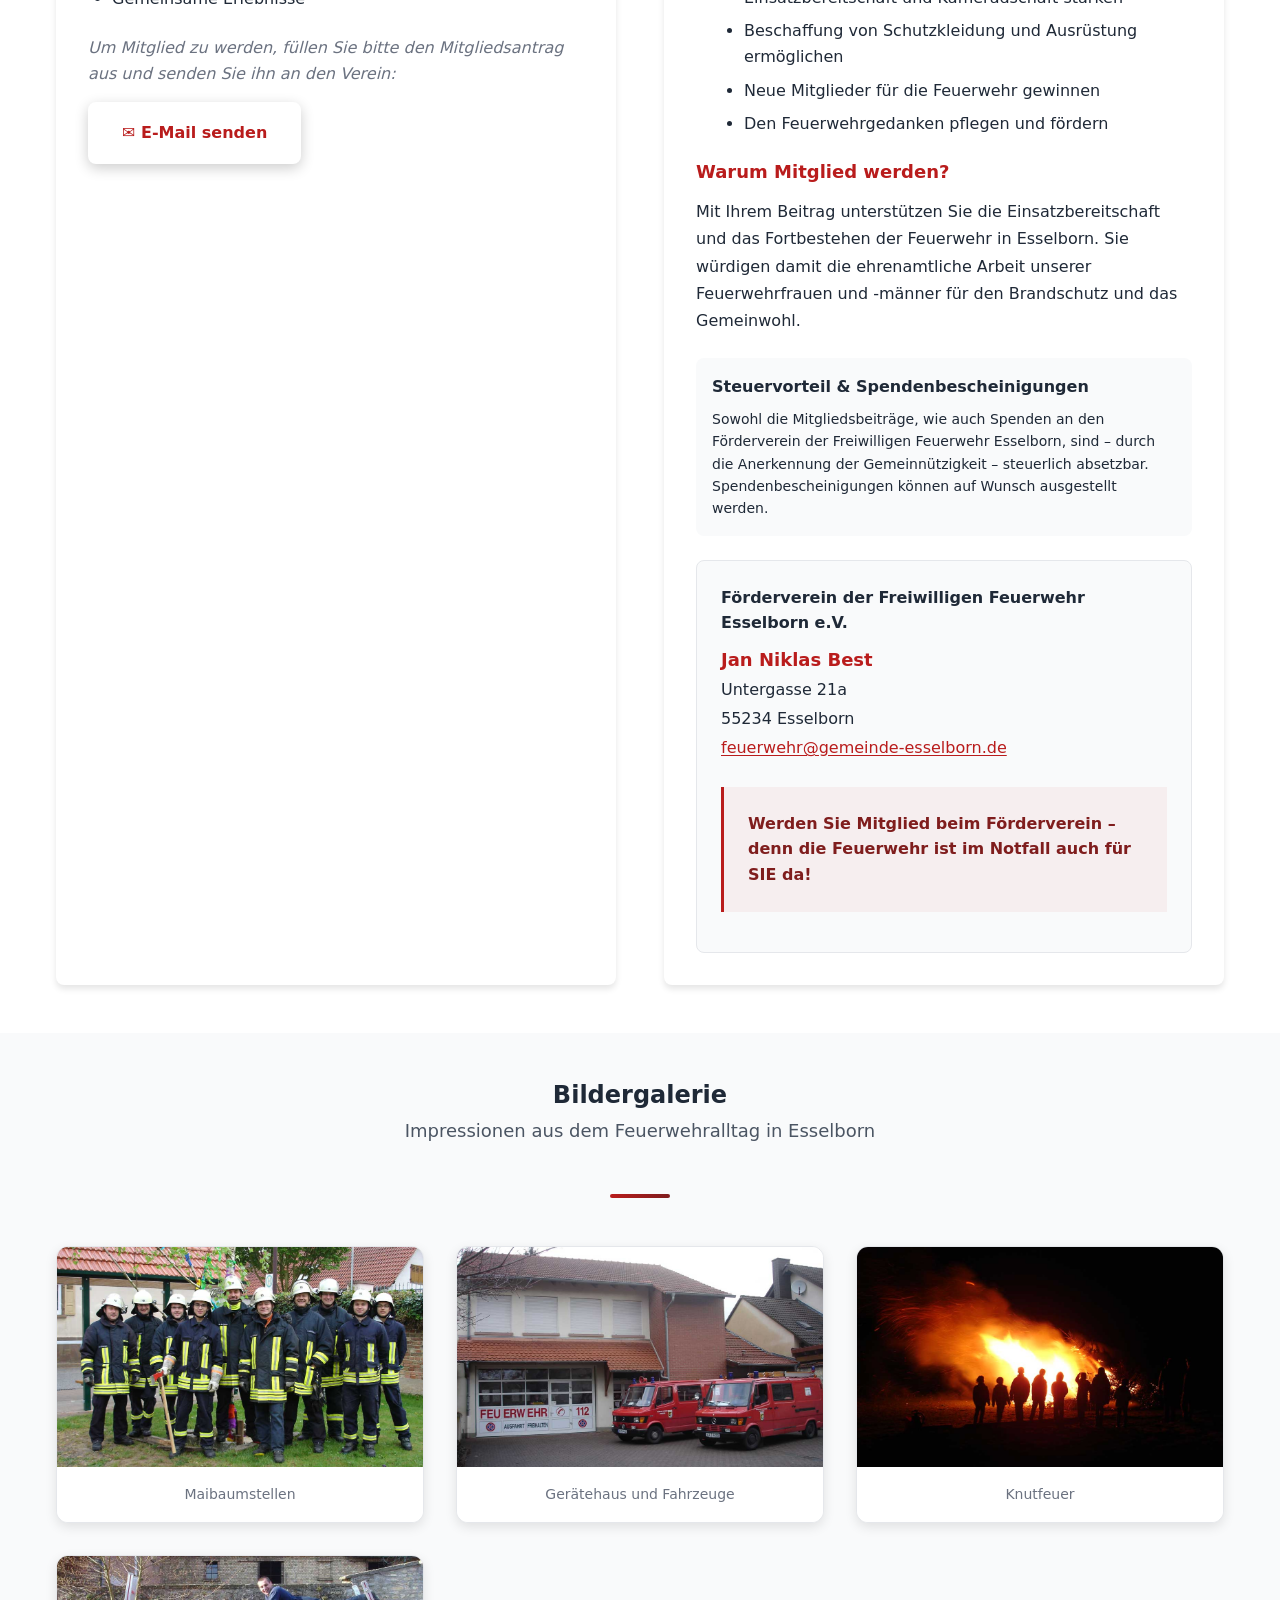
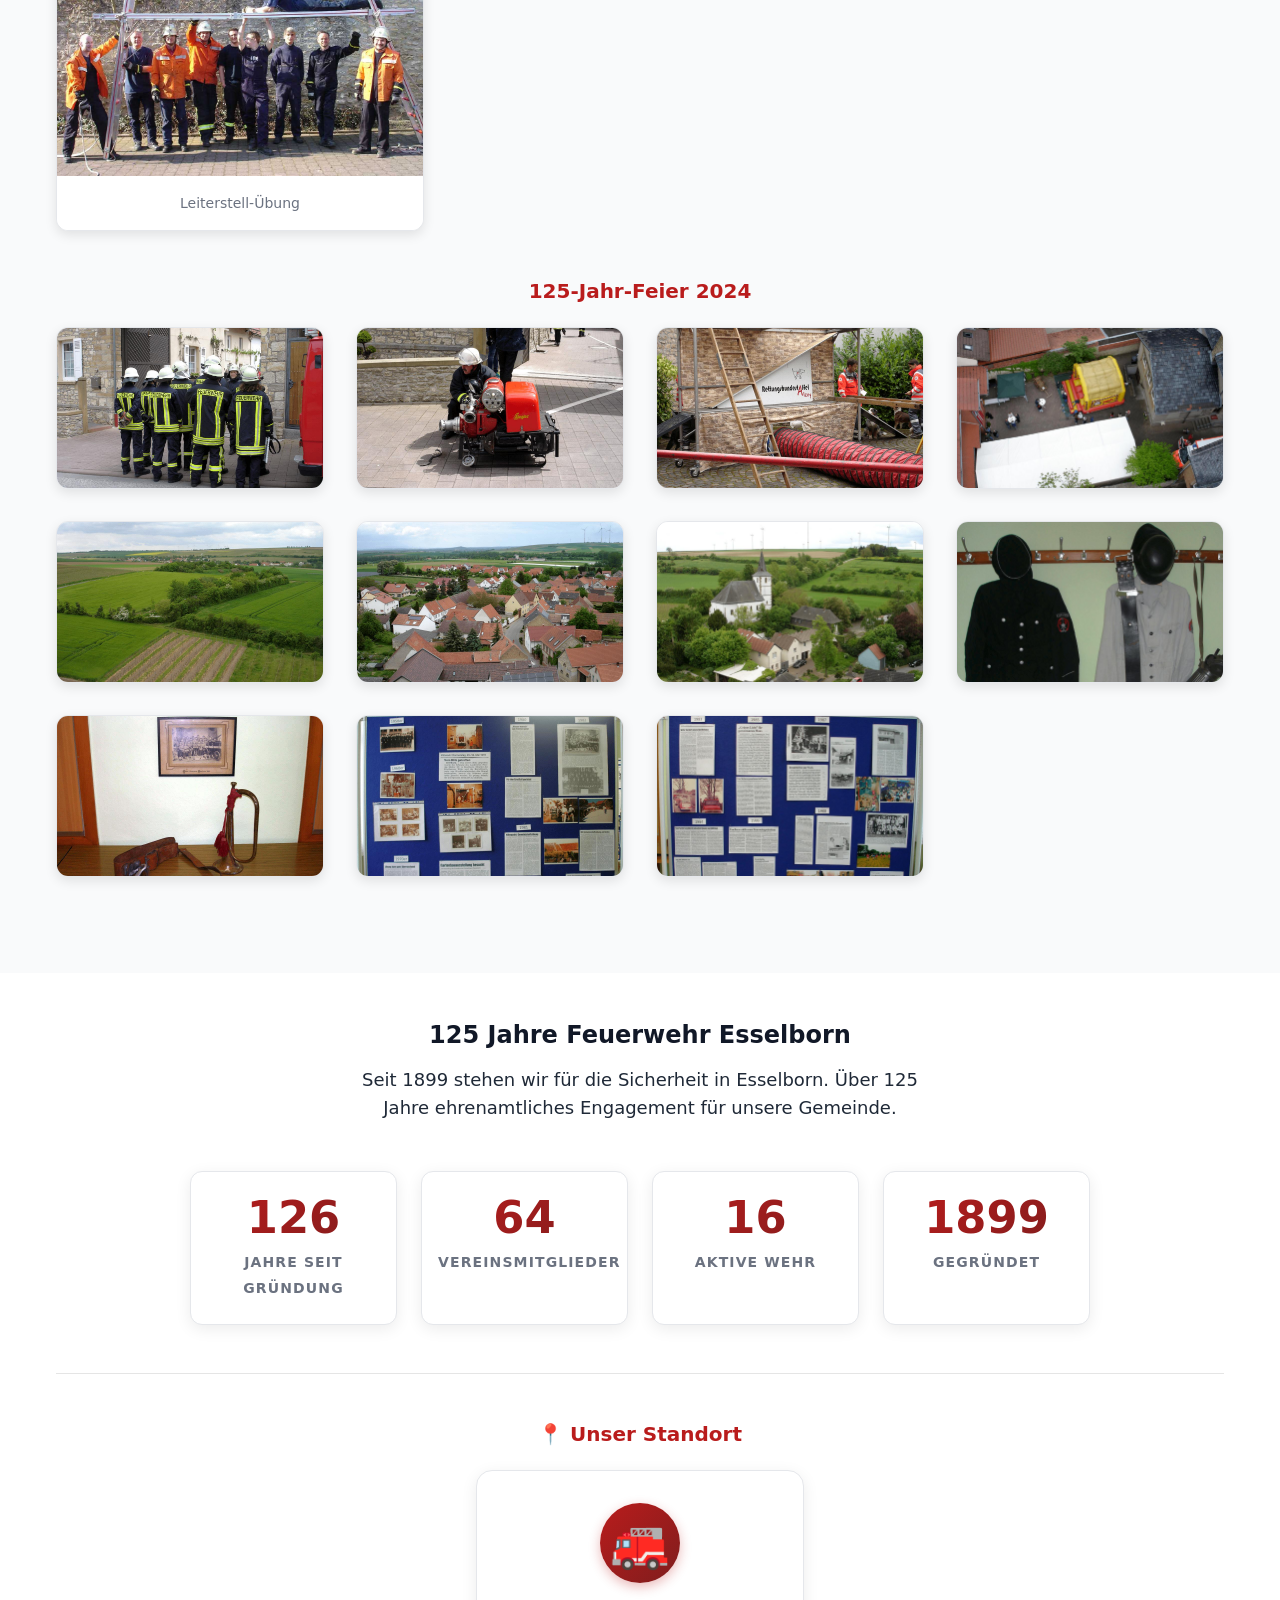
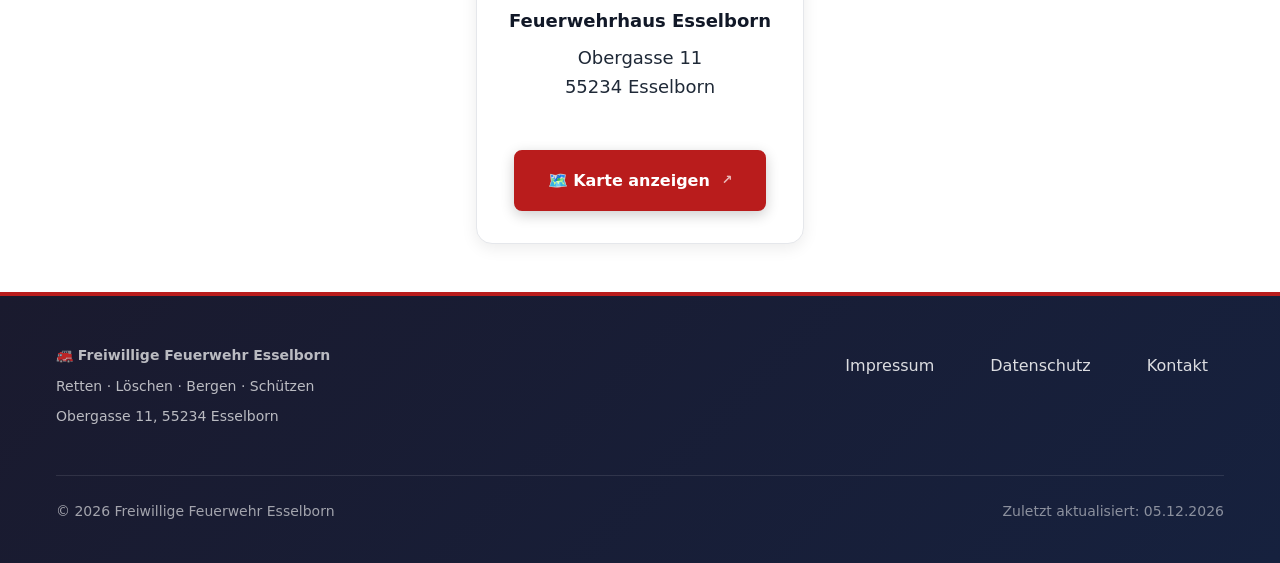
==== commit f00069f8: "Merge: Konflikte gelöst, lokale Änderungen bevorzugt" ====
--- a/index.html
+++ b/index.html
@@ -5,36 +5,68 @@
     <meta name="viewport" content="width=device-width, initial-scale=1.0">
     <meta name="description" content="Freiwillige Feuerwehr Esselborn - Retten, Löschen, Bergen, Schützen. Informieren Sie sich über unsere Mannschaft, Termine und Mitgliedschaft.">
     <meta name="theme-color" content="#B91C1C">
+    
+    <!-- Open Graph / Social -->
+    <meta property="og:title" content="Freiwillige Feuerwehr Esselborn">
+    <meta property="og:description" content="Retten · Löschen · Bergen · Schützen. Seit 1899 für die Sicherheit unserer Gemeinde im Einsatz.">
+    <meta property="og:type" content="website">
+    <meta property="og:url" content="https://feuerwehr-esselborn.de/">
+    <meta property="og:image" content="https://feuerwehr-esselborn.de/img/og-image.svg">
+    <meta property="og:locale" content="de_DE">
+    <meta property="og:site_name" content="Freiwillige Feuerwehr Esselborn">
+    
+    <!-- Twitter Card -->
+    <meta name="twitter:card" content="summary_large_image">
+    <meta name="twitter:title" content="Freiwillige Feuerwehr Esselborn">
+    <meta name="twitter:description" content="Retten · Löschen · Bergen · Schützen. Seit 1899 für die Sicherheit unserer Gemeinde.">
+    
     <title>Freiwillige Feuerwehr Esselborn</title>
     
+    <link rel="icon" type="image/svg+xml" href="img/favicon.svg">
+    <link rel="apple-touch-icon" href="img/apple-touch-icon.png">
+    
+    <link rel="preload" href="css/style.css" as="style">
     <link rel="stylesheet" href="css/style.css">
+    
+    <!-- Security/Privacy Meta-Tags -->
+    <meta http-equiv="Content-Security-Policy" content="default-src 'self'; script-src 'self'; style-src 'self' 'unsafe-inline'; img-src 'self' data:; font-src 'self'; connect-src 'self'; media-src 'self'; object-src 'none'; base-uri 'self'; form-action 'self';">
+    <meta name="referrer" content="strict-origin-when-cross-origin">
 </head>
 <body>
+    <!-- Scroll Progress Bar -->
+    <div class="scroll-progress" aria-hidden="true"></div>
+    
+    <!-- Preloader -->
+    <div id="preloader" class="preloader" aria-hidden="true">
+        <div class="preloader-content">
+            <span class="preloader-icon">🚒</span>
+            <span class="preloader-text">Wird geladen...</span>
+        </div>
+    </div>
+    
     <a href="#main-content" class="skip-link">Zum Hauptinhalt springen</a>
     
-    <header class="hero" role="banner">
+    <header class="hero">
         <nav class="main-nav" aria-label="Hauptnavigation">
             <div class="container">
                 <a href="index.html" class="logo" aria-label="Freiwillige Feuerwehr Esselborn - Startseite">
                     Feuerwehr Esselborn
                 </a>
                 
-                <div class="nav-actions" style="display: flex; align-items: center; gap: var(--space-xs);">
-                    <button class="dark-mode-toggle" aria-label="Dark Mode umschalten">🌙</button>
-                    <button class="menu-toggle" 
-                            aria-label="Navigation öffnen" 
-                            aria-expanded="false"
-                            aria-controls="nav-menu">
-                        <span aria-hidden="true">☰</span>
-                    </button>
-                </div>
-                
-                <ul class="nav-links" id="nav-menu" role="menubar">
-                    <li role="none"><a href="#mannschaft" role="menuitem">Mannschaft</a></li>
-                    <li role="none"><a href="#termine" role="menuitem">Termine</a></li>
-                    <li role="none"><a href="#aktuelles" role="menuitem">Aktuelles</a></li>
-                    <li role="none"><a href="#mitglied" role="menuitem">Mitglied werden</a></li>
-                    <li role="none"><a href="legal/impressum.html" role="menuitem">Impressum</a></li>
+                <button class="menu-toggle" 
+                        aria-label="Navigation öffnen" 
+                        aria-expanded="false"
+                        aria-controls="nav-menu">
+                    <span aria-hidden="true">☰</span>
+                </button>
+                
+                <ul class="nav-links" id="nav-menu" role="menubar" aria-label="Hauptnavigation">
+                    <li role="none"><a href="#mannschaft" role="menuitem" tabindex="0">Mannschaft</a></li>
+                    <li role="none"><a href="#termine" role="menuitem" tabindex="0">Termine</a></li>
+                    <li role="none"><a href="#galerie" role="menuitem" tabindex="0">Galerie</a></li>
+                    <li role="none"><a href="#mitglied" role="menuitem" tabindex="0">Mitglied werden</a></li>
+                    <li role="none"><a href="#jubilaeum" role="menuitem" tabindex="0">125 Jahre</a></li>
+                    <li role="none"><a href="legal/impressum.html" role="menuitem" tabindex="0">Impressum</a></li>
                 </ul>
             </div>
         </nav>
@@ -42,16 +74,21 @@
         <div class="hero-content">
             <div class="container">
                 <h1>Freiwillige Feuerwehr Esselborn</h1>
-                <p class="hero-subtitle" aria-label="Unsere Aufgaben: Retten, Löschen, Bergen, Schützen">
+                <p class="hero-subtitle">
                     Retten · Löschen · Bergen · Schützen
                 </p>
                 <p class="hero-text">
-                    Seit 1891 für die Sicherheit unserer Gemeinde im Einsatz. 
+                    Seit 1899 für die Sicherheit unserer Gemeinde im Einsatz. 
                     Wir sind Ihre Freiwillige Feuerwehr in Esselborn.
                 </p>
-                <a href="#mitglied" class="btn btn-primary">
-                    Mitglied werden
-                </a>
+                <div class="hero-buttons">
+                    <a href="#mitglied" class="btn btn-primary btn-large">
+                        ✨ Mitglied werden
+                    </a>
+                    <a href="#termine" class="btn btn-secondary">
+                        📅 Termine
+                    </a>
+                </div>
             </div>
         </div>
     </header>
@@ -79,25 +116,39 @@
                 <div class="section-title">
                     <h2 id="termine-heading">Termine</h2>
                     <p class="section-intro">
-                        Abonnieren Sie unseren Kalender für aktuelle Einsätze und Übungen
+                        Alle geplanten Übungen, Feste und Veranstaltungen der Feuerwehr Esselborn auf einen Blick
                     </p>
                 </div>
                 
                 <div class="termine-content">
+                    <div id="termin-countdown" class="termin-countdown" style="display: none;">
+                        <div class="countdown-badge">
+                            <span class="countdown-icon">📅</span>
+                            <span class="countdown-text">Nächster Termin in <strong id="countdown-tage">0</strong> Tagen</span>
+                            <span id="countdown-termin" class="countdown-termin"></span>
+                        </div>
+                    </div>
                     <div id="termine-container">
                         <p class="loading-text">Termine werden geladen...</p>
                     </div>
                     
-                    <div style="margin-top: 2rem; text-align: center;">
-                        <a href="https://calendar.google.com/calendar/ical/862fol2ms73o2mnncd36vdkuus%40group.calendar.google.com/public/basic.ics" 
-                           class="btn btn-secondary kalender-link"
-                           target="_blank"
-                           rel="noopener noreferrer">
-                            📅 Kalender abonnieren (iCal)
-                        </a>
-                        <p style="margin-top: 1rem; font-size: 0.875rem; color: var(--color-text-light);">
-                            Kompatibel mit Outlook, iOS, Google Calendar
-                        </p>
+                    <div class="kalender-abo-section">
+                        <div class="kalender-card">
+                            <div class="kalender-icon">📅</div>
+                            <h3 class="kalender-abo-titel">Termine im Kalender</h3>
+                            <p class="kalender-beschreibung">
+                                Laden Sie alle Feuerwehr-Termine 2026 direkt in Ihren Kalender.
+                                Unterstützt Outlook, Google Calendar und Apple Kalender.
+                            </p>
+                            <a href="data/termine-2026.ics" 
+                               class="btn btn-primary kalender-link"
+                               download="Feuerwehr-Esselborn-2026.ics">
+                                📥 Termine 2026 herunterladen
+                            </a>
+                            <p class="kalender-hinweis">
+                                Dateiformat: iCalendar (.ics)
+                            </p>
+                        </div>
                     </div>
                 </div>
             </div>
@@ -112,95 +163,200 @@
                 
                 <div class="mitglied-grid">
                     <div class="mitglied-art">
-                        <h3>Als Feuerwehrmann/frau</h3>
-                        <p>
-                            Unterstützen Sie uns aktiv im Einsatz. Wir suchen motivierte Menschen, 
-                            die sich für den Brandschutz und die Hilfeleistung in unserer Gemeinde engagieren möchten.
+                        <h3>Als Feuerwehrmann/-frau</h3>
+                        <p class="mitglied-intro">
+                            Jeder, der daran interessiert ist, uns aktiv zu unterstützen, ist herzlich eingeladen 
+                            im Rahmen einer Übung unsere Feuerwehr kennenzulernen.
                         </p>
-                        <ul style="margin: 1rem 0; padding-left: 1.5rem;">
+                        <p class="mitglied-text">
+                            Wir suchen motivierte Menschen, die sich für den Brandschutz und die Hilfeleistung 
+                            in unserer Gemeinde engagieren möchten.
+                        </p>
+                        <ul class="mitglied-liste">
                             <li>Spannende Aufgaben</li>
                             <li>Kostenlose Ausbildung</li>
                             <li>Kameradschaft</li>
                             <li>Gemeinsame Erlebnisse</li>
                         </ul>
-                        <a href="mailto:feuerwehr@gemeinde-esselborn.de?subject=Mitgliedsanfrage" class="btn btn-primary">
-                            Kontakt aufnehmen
+                        <p class="mitglied-antrag-hinweis">
+                            Um Mitglied zu werden, füllen Sie bitte den Mitgliedsantrag aus und senden Sie ihn an den Verein:
+                        </p>
+                        <a href="mailto:feuerwehr@gemeinde-esselborn.de?subject=Mitgliedsanfrage%20aktive%20Feuerwehr" class="btn btn-primary">
+                            ✉️ E-Mail senden
                         </a>
                     </div>
                     
                     <div class="mitglied-art">
                         <h3>Förderverein</h3>
-                        <p>
+                        <p class="foerderverein-intro">
                             Unterstützen Sie unsere Arbeit auch ohne aktiven Einsatzdienst. 
                             Als Mitglied im Förderverein helfen Sie uns finanziell und ideell.
                         </p>
-                        <div style="background: var(--color-background-alt); padding: 1rem; border-radius: 0.5rem; margin: 1rem 0;">
-                            <p style="margin: 0; font-weight: 600;">Steuervorteil</p>
-                            <p style="margin: 0.5rem 0 0 0; font-size: 0.875rem;">
-                                Mitgliedsbeiträge und Spenden sind steuerlich absetzbar.
-                            </p>
-                        </div>
                         
-                        <div class="kontakt-box">
-                            <p style="margin: 0; font-weight: 600;">Kontakt Förderverein</p>
-                            <address style="margin-top: 0.5rem; font-style: normal;">
-                                Jan Niklas Best<br>
+                        <div class="foerderverein-details">
+                            <h4 class="foerderverein-subtitle">Was ist der Förderverein?</h4>
+                            <p class="foerderverein-text">
+                                Der Förderverein wurde 2011 von Esselborner Bürgern und Feuerwehrkameraden gegründet. 
+                                Als gemeinnütziger Verein unterstützen wir die Feuerwehr materiell und ideell.
+                            </p>
+                            
+                            <h4 class="foerderverein-subtitle">Unsere Ziele</h4>
+                            <ul class="foerderverein-liste">
+                                <li>Einsatzbereitschaft und Kameradschaft stärken</li>
+                                <li>Beschaffung von Schutzkleidung und Ausrüstung ermöglichen</li>
+                                <li>Neue Mitglieder für die Feuerwehr gewinnen</li>
+                                <li>Den Feuerwehrgedanken pflegen und fördern</li>
+                            </ul>
+                            
+                            <h4 class="foerderverein-subtitle">Warum Mitglied werden?</h4>
+                            <p class="foerderverein-text">
+                                Mit Ihrem Beitrag unterstützen Sie die Einsatzbereitschaft und das Fortbestehen 
+                                der Feuerwehr in Esselborn. Sie würdigen damit die ehrenamtliche Arbeit 
+                                unserer Feuerwehrfrauen und -männer für den Brandschutz und das Gemeinwohl.
+                            </p>
+                        </div>
+                        
+                        <div class="steuervorteil-box">
+                            <p class="steuervorteil-titel">Steuervorteil & Spendenbescheinigungen</p>
+                            <p class="steuervorteil-text">
+                                Sowohl die Mitgliedsbeiträge, wie auch Spenden an den Förderverein der Freiwilligen Feuerwehr 
+                                Esselborn, sind – durch die Anerkennung der Gemeinnützigkeit – steuerlich absetzbar. 
+                                Spendenbescheinigungen können auf Wunsch ausgestellt werden.
+                            </p>
+                        </div>
+                        
+                        <div class="kontakt-box foerderverein-kontakt">
+                            <p class="kontakt-titel">Förderverein der Freiwilligen Feuerwehr Esselborn e.V.</p>
+                            <address>
+                                <strong>Jan Niklas Best</strong><br>
                                 Untergasse 21a<br>
                                 55234 Esselborn<br>
                                 <a href="mailto:feuerwehr@gemeinde-esselborn.de">feuerwehr@gemeinde-esselborn.de</a>
                             </address>
+                            <p class="mitglied-werden-cta">
+                                <strong>Werden Sie Mitglied beim Förderverein – denn die Feuerwehr ist im Notfall auch für SIE da!</strong>
+                            </p>
                         </div>
                     </div>
                 </div>
             </div>
         </section>
 
-        <!-- Aktuelles / Newsletter -->
-        <section id="aktuelles" aria-labelledby="aktuelles-heading">
+        <!-- Bildergalerie -->
+        <section id="galerie" aria-labelledby="galerie-heading">
             <div class="container">
                 <div class="section-title">
-                    <h2 id="aktuelles-heading">Aktuelles</h2>
+                    <h2 id="galerie-heading">Bildergalerie</h2>
                     <p class="section-intro">
-                        Berichte, Bilder und Neuigkeiten aus der Feuerwehr Esselborn
+                        Impressionen aus dem Feuerwehralltag in Esselborn
                     </p>
                 </div>
                 
-                <div class="newsletter-grid" id="newsletter-container">
-                    <p class="loading-text">Beiträge werden geladen...</p>
-                </div>
-                
-                <div style="text-align: center; margin-top: 2rem;">
-                    <a href="https://www.instagram.com/feuerwehr_esselborn" 
-                       class="btn btn-primary instagram-link"
-                       target="_blank"
-                       rel="noopener noreferrer">
-                        📷 Mehr auf Instagram
-                    </a>
+                <div class="galerie-grid">
+                    <figure class="galerie-item">
+                        <img src="img/feuerwehr-maibaumstellen.jpg" alt="Feuerwehrkameraden beim traditionellen Maibaumstellen in Esselborn" loading="lazy" tabindex="0">
+                        <figcaption>Maibaumstellen</figcaption>
+                    </figure>
+                    <figure class="galerie-item">
+                        <img src="img/feuerwehr-autos-geraetehaus.jpg" alt="Feuerwehrfahrzeuge vor dem Gerätehaus in Esselborn" loading="lazy" tabindex="0">
+                        <figcaption>Gerätehaus und Fahrzeuge</figcaption>
+                    </figure>
+                    <figure class="galerie-item">
+                        <img src="img/feuerwehr-knutfeuer.jpg" alt="Feuerwehr bei der traditionellen Knutfeuer-Veranstaltung" loading="lazy" tabindex="0">
+                        <figcaption>Knutfeuer</figcaption>
+                    </figure>
+                    <figure class="galerie-item">
+                        <img src="img/feuerwehr-leiterstellen.jpg" alt="Übung Leiter anlegen mit der Drehleiter" loading="lazy" tabindex="0">
+                        <figcaption>Leiterstell-Übung</figcaption>
+                    </figure>
+                </div>
+                
+                <h3 class="galerie-subtitle">125-Jahr-Feier 2024</h3>
+                <div class="galerie-grid galerie-small">
+                    <figure class="galerie-item">
+                        <img src="img/125/jubilaeum-0.jpg" alt="125-Jahr-Feier: Festzelt mit Feuerwehrfahnen" loading="lazy" tabindex="0">
+                    </figure>
+                    <figure class="galerie-item">
+                        <img src="img/125/jubilaeum-1.jpg" alt="125-Jahr-Feier: Ehrengäste bei der Feierstunde" loading="lazy" tabindex="0">
+                    </figure>
+                    <figure class="galerie-item">
+                        <img src="img/125/jubilaeum-2.jpg" alt="125-Jahr-Feier: Musikkapelle beim Festumzug" loading="lazy" tabindex="0">
+                    </figure>
+                    <figure class="galerie-item">
+                        <img src="img/125/jubilaeum-3.jpg" alt="125-Jahr-Feier: Historische Feuerwehrfahrzeuge" loading="lazy" tabindex="0">
+                    </figure>
+                    <figure class="galerie-item">
+                        <img src="img/125/jubilaeum-4.jpg" alt="125-Jahr-Feier: Feuerwehr bei der Vorführung" loading="lazy" tabindex="0">
+                    </figure>
+                    <figure class="galerie-item">
+                        <img src="img/125/jubilaeum-5.jpg" alt="125-Jahr-Feier: Kinder bei der Feuerwehr-Übung" loading="lazy" tabindex="0">
+                    </figure>
+                    <figure class="galerie-item">
+                        <img src="img/125/jubilaeum-6.jpg" alt="125-Jahr-Feier: Gemeinschaftsfoto der Mannschaft" loading="lazy" tabindex="0">
+                    </figure>
+                    <figure class="galerie-item">
+                        <img src="img/125/jubilaeum-7.jpg" alt="125-Jahr-Feier: Festabend mit Musik" loading="lazy" tabindex="0">
+                    </figure>
+                    <figure class="galerie-item">
+                        <img src="img/125/jubilaeum-8.jpg" alt="125-Jahr-Feier: Ehrung langjähriger Mitglieder" loading="lazy" tabindex="0">
+                    </figure>
+                    <figure class="galerie-item">
+                        <img src="img/125/jubilaeum-9.jpg" alt="125-Jahr-Feier: Fahnenweihe mit Festgästen" loading="lazy" tabindex="0">
+                    </figure>
+                    <figure class="galerie-item">
+                        <img src="img/125/jubilaeum-10.jpg" alt="125-Jahr-Feier: Abschlussfeuerwerk" loading="lazy" tabindex="0">
+                    </figure>
                 </div>
             </div>
         </section>
 
         <!-- Jubiläum -->
         <section id="jubilaeum" aria-labelledby="jubilaeum-heading">
-            <div class="container" style="text-align: center;">
+            <div class="container jubilaeum-container">
                 <h2 id="jubilaeum-heading">125 Jahre Feuerwehr Esselborn</h2>
-                <p style="max-width: 600px; margin: 0 auto 2rem; font-size: 1.125rem;">
-                    Seit 1891 stehen wir für die Sicherheit in Esselborn. Über 135 Jahre ehrenamtliches Engagement 
+                <p class="jubilaeum-text">
+                    Seit 1899 stehen wir für die Sicherheit in Esselborn. Über 125 Jahre ehrenamtliches Engagement 
                     für unsere Gemeinde.
                 </p>
                 
                 <div class="stats-grid">
                     <div class="stat">
-                        <span class="stat-number">125</span>
-                        <span class="stat-label">Jahre</span>
+                        <span id="jahre-count" class="stat-number">0</span>
+                        <span class="stat-label">Jahre seit Gründung</span>
                     </div>
                     <div class="stat">
-                        <span id="mitglieder-count" class="stat-number">-</span>
-                        <span class="stat-label">aktive Mitglieder</span>
+                        <span id="mitglieder-count" class="stat-number">0</span>
+                        <span class="stat-label">Vereinsmitglieder</span>
                     </div>
                     <div class="stat">
-                        <span class="stat-number">1891</span>
+                        <span id="aktive-count" class="stat-number">0</span>
+                        <span class="stat-label">aktive Wehr</span>
+                    </div>
+                    <div class="stat">
+                        <span class="stat-number stat-number-static">1899</span>
                         <span class="stat-label">gegründet</span>
+                    </div>
+                </div>
+                
+                <div class="standort-section">
+                    <h3 class="standort-titel">📍 Unser Standort</h3>
+                    <div class="standort-card">
+                        <div class="standort-icon">🚒</div>
+                        <div class="standort-details">
+                            <p class="standort-name">Feuerwehrhaus Esselborn</p>
+                            <address class="standort-adresse">
+                                Obergasse 11<br>
+                                55234 Esselborn
+                            </address>
+                        </div>
+                        <a href="https://www.openstreetmap.org/?mlat=49.714445&mlon=8.118250#map=19/49.714445/8.118250" 
+                           class="btn btn-primary standort-link"
+                           target="_blank"
+                           rel="noopener noreferrer"
+                           aria-label="Standort auf OpenStreetMap anzeigen (öffnet in neuem Tab)">
+                            🗺️ Karte anzeigen
+                            <span class="external-link-icon" aria-hidden="true">↗</span>
+                        </a>
                     </div>
                 </div>
             </div>
@@ -210,21 +366,38 @@
     <footer class="main-footer">
         <div class="container">
             <div class="footer-content">
-                <div>
-                    <p style="font-weight: 600;">Freiwillige Feuerwehr Esselborn</p>
-                    <p style="font-size: 0.875rem; opacity: 0.8;">Retten · Löschen · Bergen · Schützen</p>
+                <div class="footer-brand">
+                    <p class="footer-name">🚒 Freiwillige Feuerwehr Esselborn</p>
+                    <p class="footer-tagline">Retten · Löschen · Bergen · Schützen</p>
+                    <p class="footer-address">Obergasse 11, 55234 Esselborn</p>
                 </div>
                 <nav class="footer-nav" aria-label="Footer-Navigation">
                     <a href="legal/impressum.html">Impressum</a>
                     <a href="legal/datenschutz.html">Datenschutz</a>
+                    <a href="mailto:feuerwehr@gemeinde-esselborn.de">Kontakt</a>
                 </nav>
             </div>
-            <p class="copyright">
-                &copy; <span id="current-year">2025</span> Freiwillige Feuerwehr Esselborn
-            </p>
+            <div class="footer-bottom">
+                <p class="copyright">
+                    © <span id="current-year">2026</span> Freiwillige Feuerwehr Esselborn
+                </p>
+                <p class="last-updated">
+                    Zuletzt aktualisiert: <span id="last-updated-date">11.04.2026</span>
+                </p>
+            </div>
         </div>
     </footer>
 
+    
+    <!-- Lightbox für Galerie -->
+    <div id="lightbox" class="lightbox" aria-hidden="true" role="dialog" aria-label="Bild vergrößert">
+        <button class="lightbox-close" aria-label="Schließen">&times;</button>
+        <button class="lightbox-prev" aria-label="Vorheriges Bild">&#10094;</button>
+        <button class="lightbox-next" aria-label="Nächstes Bild">&#10095;</button>
+        <img id="lightbox-img" src="[data-uri]" alt="">
+        <div id="lightbox-caption" class="lightbox-caption"></div>
+    </div>
+    
     <script src="js/main.js"></script>
 </body>
 </html>
--- a/css/style.css
+++ b/css/style.css
@@ -87,10 +87,17 @@
   margin-bottom: var(--space-sm);
 }
 
-h1 { font-size: var(--font-size-3xl); }
-h2 { font-size: var(--font-size-2xl); }
-h3 { font-size: var(--font-size-xl); }
-h4 { font-size: var(--font-size-lg); }
+h1 { font-size: var(--font-size-3xl); color: #111827; }
+h2 { font-size: var(--font-size-2xl); color: #111827; }
+h3 { font-size: var(--font-size-xl); color: #111827; }
+h4 { font-size: var(--font-size-lg); color: #111827; }
+
+/* Responsive Typography */
+@media (max-width: 640px) {
+  h1 { font-size: 1.75rem; }
+  h2 { font-size: 1.5rem; }
+  h3 { font-size: 1.25rem; }
+}
 
 p {
   margin-bottom: var(--space-sm);
@@ -131,7 +138,7 @@
   top: 0;
   left: 0;
   right: 0;
-  background: rgba(255,255,255,0.95);
+  background: rgba(255,255,255,0.98);
   backdrop-filter: blur(8px);
   box-shadow: var(--shadow);
   z-index: 1000;
@@ -142,7 +149,6 @@
   display: flex;
   justify-content: space-between;
   align-items: center;
-  flex-wrap: wrap;
 }
 
 .logo {
@@ -150,6 +156,15 @@
   font-weight: 700;
   color: var(--color-primary);
   text-decoration: none;
+  min-height: 44px;
+  display: inline-flex;
+  align-items: center;
+}
+
+.logo:focus-visible {
+  outline: 3px solid var(--color-primary);
+  outline-offset: 2px;
+  border-radius: 2px;
 }
 
 .nav-links {
@@ -162,37 +177,57 @@
   color: var(--color-text);
   font-weight: 500;
   text-decoration: none;
-  padding: var(--space-xs) 0;
+  padding: var(--space-xs) var(--space-sm);
+  min-height: 44px;
+  display: inline-flex;
+  align-items: center;
+  border-radius: var(--radius);
 }
 
 .nav-links a:hover,
-.nav-links a:focus,
+.nav-links a:focus-visible {
+  color: var(--color-primary);
+  text-decoration: underline;
+  background: rgba(185, 28, 28, 0.05);
+  outline: 2px solid var(--color-primary);
+  outline-offset: 0;
+}
+
 .nav-links a[aria-current="page"] {
   color: var(--color-primary);
   text-decoration: underline;
+  font-weight: 600;
 }
 
 /* Mobile Menu Toggle */
 .menu-toggle {
   display: none;
-  background: none;
-  border: 2px solid var(--color-border);
+  background: var(--color-background);
+  border: 2px solid var(--color-text);
+  color: var(--color-text);
   padding: var(--space-xs);
   border-radius: var(--radius);
   cursor: pointer;
   min-height: 44px;
   min-width: 44px;
-  align-items: center;
-  justify-content: center;
+  font-size: 1.5rem;
+  line-height: 1;
 }
 
 .menu-toggle:focus-visible {
   outline: 3px solid var(--color-primary);
+  outline-offset: 2px;
+}
+
+.menu-toggle[aria-expanded="true"] {
+  border-color: var(--color-primary);
+  background: rgba(185, 28, 28, 0.1);
+  color: var(--color-primary);
 }
 
 @media (max-width: 768px) {
   .menu-toggle {
-    display: flex;
+    display: block;
   }
   
   .nav-links {
@@ -205,23 +240,30 @@
     flex-direction: column;
     padding: var(--space-md);
     box-shadow: var(--shadow-lg);
-    z-index: 999;
+    border-top: 1px solid var(--color-border);
   }
   
   .nav-links.active {
     display: flex;
-  }
-  
-  .dark-mode-toggle {
-    margin-left: auto;
-    margin-right: var(--space-xs);
+    animation: slideDown 0.3s ease;
+  }
+  
+  @keyframes slideDown {
+    from {
+      opacity: 0;
+      transform: translateY(-10px);
+    }
+    to {
+      opacity: 1;
+      transform: translateY(0);
+    }
   }
 }
 
 /* === Hero === */
 .hero {
   min-height: 100vh;
-  background: linear-gradient(135deg, var(--color-primary-dark) 0%, var(--color-primary) 100%);
+  background: linear-gradient(135deg, #7F1D1D 0%, #B91C1C 50%, #DC2626 100%);
   display: flex;
   flex-direction: column;
   justify-content: center;
@@ -229,13 +271,33 @@
   text-align: center;
   color: white;
   padding-top: 80px;
+  position: relative;
+  overflow: hidden;
+}
+
+.hero::before {
+  content: "";
+  position: absolute;
+  top: 0;
+  left: 0;
+  right: 0;
+  bottom: 0;
+  background: url("data:image/svg+xml,%3Csvg width='60' height='60' viewBox='0 0 60 60' xmlns='http://www.w3.org/2000/svg'%3E%3Cg fill='none' fill-rule='evenodd'%3E%3Cg fill='%23ffffff' fill-opacity='0.03'%3E%3Cpath d='M36 34v-4h-2v4h-4v2h4v4h2v-4h4v-2h-4zm0-30V0h-2v4h-4v2h4v4h2V6h4V4h-4zM6 34v-4H4v4H0v2h4v4h2v-4h4v-2H6zM6 4V0H4v4H0v2h4v4h2V6h4V4H6z'/%3E%3C/g%3E%3C/g%3E%3C/svg%3E");
+  opacity: 0.5;
+}
+
+.hero-content {
+  position: relative;
+  z-index: 1;
 }
 
 .hero h1 {
   color: white;
-  font-size: clamp(2rem, 5vw, 3rem);
-  text-shadow: 0 2px 4px rgba(0,0,0,0.3);
+  font-size: clamp(2.5rem, 6vw, 4rem);
+  font-weight: 800;
+  text-shadow: 0 4px 12px rgba(0,0,0,0.3);
   margin-bottom: var(--space-sm);
+  letter-spacing: -0.02em;
 }
 
 .hero-subtitle {
@@ -243,13 +305,21 @@
   font-weight: 600;
   opacity: 0.95;
   margin-bottom: var(--space-sm);
+  text-transform: uppercase;
+  letter-spacing: 0.1em;
+  text-align: center;
+  width: 100%;
+  display: block;
+  margin-left: auto;
+  margin-right: auto;
 }
 
 .hero-text {
   font-size: var(--font-size-lg);
   opacity: 0.9;
   max-width: 600px;
-  margin: 0 auto var(--space-md);
+  margin: 0 auto var(--space-lg);
+  line-height: 1.7;
 }
 
 /* === Buttons - Hoher Kontrast === */
@@ -258,43 +328,76 @@
   align-items: center;
   justify-content: center;
   gap: var(--space-xs);
-  padding: var(--space-sm) var(--space-md);
+  padding: var(--space-sm) var(--space-lg);
   border-radius: var(--radius);
   font-weight: 600;
   text-decoration: none;
   cursor: pointer;
   transition: all var(--transition-fast);
   border: 2px solid transparent;
-  min-height: 44px; /* Touch-Ziele mindestens 44x44px (WCAG) */
+  min-height: 48px;
+  font-size: var(--font-size-base);
+  box-shadow: 0 4px 6px rgba(0,0,0,0.1);
 }
 
 .btn:focus-visible {
   outline: 3px solid currentColor;
-  outline-offset: 2px;
+  outline-offset: 3px;
 }
 
 .btn-primary {
   background: white;
   color: var(--color-primary);
   border-color: white;
+  box-shadow: 0 4px 14px rgba(0,0,0,0.2);
 }
 
 .btn-primary:hover,
 .btn-primary:focus {
-  background: transparent;
-  color: white;
+  background: #f9fafb;
+  color: var(--color-primary-dark);
+  transform: translateY(-2px);
+  box-shadow: 0 6px 20px rgba(0,0,0,0.25);
 }
 
 .btn-secondary {
   background: transparent;
   color: white;
-  border-color: white;
+  border-color: rgba(255,255,255,0.5);
 }
 
 .btn-secondary:hover,
 .btn-secondary:focus {
-  background: white;
-  color: var(--color-primary);
+  background: rgba(255,255,255,0.1);
+  border-color: white;
+  transform: translateY(-2px);
+}
+
+.btn-large {
+  padding: var(--space-sm) var(--space-xl);
+  font-size: var(--font-size-lg);
+  min-height: 56px;
+}
+
+/* Hero Buttons */
+.hero-buttons {
+  display: flex;
+  flex-wrap: wrap;
+  gap: var(--space-md);
+  justify-content: center;
+  align-items: center;
+}
+
+@media (max-width: 640px) {
+  .hero-buttons {
+    flex-direction: column;
+    gap: var(--space-sm);
+  }
+  
+  .hero-buttons .btn {
+    width: 100%;
+    max-width: 280px;
+  }
 }
 
 /* === Sections === */
@@ -308,48 +411,76 @@
 
 .section-title {
   text-align: center;
-  margin-bottom: var(--space-lg);
+  margin-bottom: var(--space-xl);
+  position: relative;
+}
+
+.section-title::after {
+  content: "";
+  display: block;
+  width: 60px;
+  height: 4px;
+  background: linear-gradient(90deg, var(--color-primary) 0%, var(--color-primary-dark) 100%);
+  margin: var(--space-md) auto 0;
+  border-radius: 2px;
 }
 
 .section-title h2 {
-  color: var(--color-primary);
+  color: var(--color-text);
   margin-bottom: var(--space-xs);
+  font-size: var(--font-size-2xl);
+  font-weight: 800;
 }
 
 .section-intro {
   text-align: center;
-  color: var(--color-text-light);
+  color: #4b5563;
   max-width: 600px;
-  margin: 0 auto var(--space-lg);
+  margin: 0 auto var(--space-xl);
+  font-size: var(--font-size-lg);
+  line-height: 1.6;
 }
 
 /* === Mannschaft - Card Grid === */
 .mannschaft-grid {
   display: grid;
-  grid-template-columns: repeat(auto-fill, minmax(280px, 1fr));
-  gap: var(--space-md);
+  grid-template-columns: repeat(auto-fill, minmax(260px, 1fr));
+  gap: var(--space-lg);
 }
 
 .mitglied-card {
   background: var(--color-background);
-  border-radius: var(--radius);
-  box-shadow: var(--shadow);
+  border-radius: 12px;
+  box-shadow: 0 2px 8px rgba(0,0,0,0.08);
   overflow: hidden;
-  transition: transform var(--transition-fast), box-shadow var(--transition-fast);
+  transition: all var(--transition);
+  border: 1px solid var(--color-border);
 }
 
 .mitglied-card:hover,
 .mitglied-card:focus-within {
-  transform: translateY(-4px);
-  box-shadow: var(--shadow-lg);
+  transform: translateY(-6px);
+  box-shadow: 0 12px 24px rgba(0,0,0,0.12);
+  border-color: rgba(185, 28, 28, 0.2);
 }
 
 .mitglied-bild {
-  height: 200px;
-  background: var(--color-background-alt);
+  height: 180px;
+  background: linear-gradient(135deg, #f3f4f6 0%, #e5e7eb 100%);
   display: flex;
   align-items: center;
   justify-content: center;
+  position: relative;
+}
+
+.mitglied-bild::after {
+  content: "";
+  position: absolute;
+  bottom: 0;
+  left: 0;
+  right: 0;
+  height: 40%;
+  background: linear-gradient(to top, rgba(0,0,0,0.05), transparent);
 }
 
 .mitglied-bild img {
@@ -358,34 +489,314 @@
   object-fit: cover;
 }
 
+.mitglied-bild img.rank-icon {
+  object-fit: contain;
+  padding: 0;
+  background: transparent;
+  height: 85%;
+  width: auto;
+  max-width: 85%;
+}
+
 .mitglied-placeholder {
-  font-size: 4rem;
-  opacity: 0.3;
+  font-size: 3rem;
+  opacity: 0.4;
+  color: var(--color-text-light);
 }
 
 .mitglied-info {
   padding: var(--space-md);
+  text-align: center;
+  background: white;
 }
 
 .mitglied-info h3 {
   font-size: var(--font-size-lg);
+  font-weight: 700;
   margin-bottom: var(--space-xs);
+  color: #111827;
 }
 
 .dienstgrad {
   display: inline-block;
-  background: var(--color-primary);
+  background: linear-gradient(135deg, var(--color-primary) 0%, var(--color-primary-dark) 100%);
   color: white;
-  padding: 0.25em 0.75em;
+  padding: 0.35em 1em;
   border-radius: 9999px;
   font-size: var(--font-size-sm);
   font-weight: 600;
   margin-bottom: var(--space-xs);
+  box-shadow: 0 2px 4px rgba(185, 28, 28, 0.3);
 }
 
 .funktion {
+  color: #4b5563;
+  font-size: var(--font-size-sm);
+  text-align: center;
+  font-weight: 500;
+}
+
+/* === Utility Classes (extracted from inline styles) === */
+.kalender-hinweis {
+  margin-top: 1rem;
+  font-size: 0.875rem;
+  color: #4b5563;
+  text-align: center;
+}
+
+/* iCal-Link im Kalender-Abo-Bereich - besserer Kontrast */
+.kalender-abo-section .kalender-link {
+  background: white;
+  color: var(--color-primary);
+  border-color: var(--color-primary);
+  padding: 0.75rem 1.5rem;
+  font-weight: 600;
+}
+
+.kalender-abo-section .kalender-link:hover,
+.kalender-abo-section .kalender-link:focus {
+  background: var(--color-primary);
+  color: white;
+  border-color: var(--color-primary);
+}
+
+/* Statische Stat-Nummern ohne Animation */
+.stat-number-static {
+  animation: none !important;
+}
+
+/* === BILDERGALERIE === */
+.galerie-grid {
+  display: grid;
+  grid-template-columns: repeat(auto-fill, minmax(300px, 1fr));
+  gap: var(--space-lg);
+  margin-bottom: var(--space-xl);
+}
+
+.galerie-grid.galerie-small {
+  grid-template-columns: repeat(auto-fill, minmax(220px, 1fr));
+}
+
+.galerie-item {
+  position: relative;
+  border-radius: 12px;
+  overflow: hidden;
+  box-shadow: 0 4px 12px rgba(0,0,0,0.1);
+  transition: all var(--transition);
+  background: var(--color-background);
+  margin: 0;
+  border: 1px solid var(--color-border);
+}
+
+.galerie-item:hover,
+.galerie-item:focus-within {
+  transform: translateY(-6px) scale(1.02);
+  box-shadow: 0 16px 32px rgba(0,0,0,0.15);
+  border-color: rgba(185, 28, 28, 0.3);
+}
+
+.galerie-item img {
+  width: 100%;
+  height: 220px;
+  object-fit: cover;
+  display: block;
+  transition: transform var(--transition);
+}
+
+.galerie-item:hover img {
+  transform: scale(1.05);
+}
+
+.galerie-small .galerie-item img {
+  height: 160px;
+}
+
+.mitglied-card img {
+  width: 100%;
+  height: 100%;
+  object-fit: cover;
+}
+
+.mitglied-card img.rank-icon {
+  object-fit: contain;
+  padding: 1rem;
+  background: #f9fafb;
+}
+
+.galerie-small .galerie-item img {
+  height: 160px;
+}
+
+.galerie-item figcaption {
+  padding: var(--space-sm);
+  text-align: center;
+  font-size: var(--font-size-sm);
   color: var(--color-text-light);
-  font-size: var(--font-size-sm);
+  background: var(--color-background);
+}
+
+.galerie-subtitle {
+  text-align: center;
+  font-size: var(--font-size-xl);
+  color: var(--color-primary);
+  margin: var(--space-xl) 0 var(--space-md);
+}
+
+.mitglied-liste {
+  margin: 1rem 0;
+  padding-left: 1.5rem;
+}
+
+.mitglied-liste li {
+  margin-bottom: 0.25rem;
+}
+
+.steuervorteil-box {
+  background: var(--color-background-alt);
+  padding: 1rem;
+  border-radius: 0.5rem;
+  margin: 1rem 0;
+}
+
+.steuervorteil-titel {
+  margin: 0;
+  font-weight: 600;
+}
+
+.steuervorteil-text {
+  margin: 0.5rem 0 0 0;
+  font-size: 0.875rem;
+}
+
+.kontakt-titel {
+  margin: 0;
+  font-weight: 600;
+}
+
+.kontakt-box address {
+  margin-top: 0.5rem;
+  font-style: normal;
+  line-height: 1.8;
+}
+
+.jubilaeum-container {
+  text-align: center;
+}
+
+.jubilaeum-text {
+  max-width: 600px;
+  margin: 0 auto 2rem;
+  font-size: 1.125rem;
+}
+
+.footer-brand {
+  text-align: left;
+}
+
+.footer-name {
+  font-weight: 600;
+  margin-bottom: var(--space-xs);
+}
+
+.footer-tagline {
+  font-size: 0.875rem;
+  color: rgba(255,255,255,0.85);
+}
+
+/* === Kalender Download Card === */
+.kalender-card {
+  background: linear-gradient(135deg, #f9fafb 0%, #f3f4f6 100%);
+  border-radius: 16px;
+  padding: var(--space-xl);
+  text-align: center;
+  border: 2px solid var(--color-border);
+  max-width: 500px;
+  margin: 0 auto;
+}
+
+.kalender-icon {
+  font-size: 3rem;
+  margin-bottom: var(--space-sm);
+}
+
+.kalender-abo-titel {
+  color: var(--color-text);
+  font-size: var(--font-size-xl);
+  margin-bottom: var(--space-sm);
+}
+
+.kalender-beschreibung {
+  color: var(--color-text-light);
+  margin-bottom: var(--space-md);
+  line-height: 1.6;
+}
+
+/* === Standort Card === */
+.standort-card {
+  background: white;
+  border-radius: 16px;
+  padding: var(--space-lg);
+  box-shadow: 0 4px 16px rgba(0,0,0,0.08);
+  border: 1px solid var(--color-border);
+  display: flex;
+  flex-direction: column;
+  align-items: center;
+  gap: var(--space-md);
+  max-width: 400px;
+  margin: 0 auto;
+}
+
+.standort-icon {
+  font-size: 3rem;
+  width: 80px;
+  height: 80px;
+  background: linear-gradient(135deg, var(--color-primary) 0%, var(--color-primary-dark) 100%);
+  border-radius: 50%;
+  display: flex;
+  align-items: center;
+  justify-content: center;
+  box-shadow: 0 4px 12px rgba(185, 28, 28, 0.3);
+}
+
+.standort-details {
+  text-align: center;
+}
+
+.standort-name {
+  font-weight: 700;
+  font-size: var(--font-size-lg);
+  color: #111827;
+  margin-bottom: var(--space-xs);
+}
+
+.standort-adresse {
+  font-style: normal;
+  color: #111827;
+  line-height: 1.6;
+  font-weight: 500;
+}
+
+.external-link-icon {
+  font-size: 0.8em;
+  margin-left: 0.3em;
+  opacity: 0.7;
+}
+
+/* === Loading & Error States === */
+.loading-text {
+  text-align: center;
+  color: var(--color-text-light);
+  font-style: italic;
+  padding: var(--space-lg);
+}
+
+.error-text {
+  text-align: center;
+  color: var(--color-primary);
+  padding: var(--space-lg);
+  background: rgba(185, 28, 28, 0.05);
+  border-radius: var(--radius);
+  border: 1px solid rgba(185, 28, 28, 0.2);
 }
 
 /* === Termine === */
@@ -397,21 +808,33 @@
 .termin-card {
   background: var(--color-background);
   padding: var(--space-md);
-  border-radius: var(--radius);
-  box-shadow: var(--shadow);
+  border-radius: 12px;
+  box-shadow: 0 2px 8px rgba(0,0,0,0.08);
   margin-bottom: var(--space-md);
   border-left: 4px solid var(--color-primary);
+  transition: all var(--transition-fast);
+  border: 1px solid var(--color-border);
+  border-left-width: 4px;
+}
+
+.termin-card:hover {
+  transform: translateX(4px);
+  box-shadow: 0 4px 12px rgba(0,0,0,0.12);
+  border-left-color: var(--color-primary-dark);
 }
 
 .termin-card h3 {
-  color: var(--color-primary);
+  color: #7F1D1D;
   margin-bottom: var(--space-xs);
+  font-size: var(--font-size-lg);
+  font-weight: 700;
 }
 
 .termin-meta {
-  color: var(--color-text-light);
+  color: #4b5563;
   font-size: var(--font-size-sm);
   margin-bottom: var(--space-xs);
+  font-weight: 500;
 }
 
 .kalender-link {
@@ -455,68 +878,150 @@
 /* === Jubiläum === */
 .stats-grid {
   display: grid;
-  grid-template-columns: repeat(auto-fit, minmax(150px, 1fr));
-  gap: var(--space-lg);
-  max-width: 600px;
-  margin: var(--space-lg) auto 0;
+  grid-template-columns: repeat(4, 1fr);
+  gap: var(--space-md);
+  max-width: 900px;
+  margin: var(--space-xl) auto 0;
+}
+
+@media (max-width: 768px) {
+  .stats-grid {
+    grid-template-columns: repeat(2, 1fr);
+    gap: var(--space-sm);
+  }
 }
 
 .stat {
   text-align: center;
+  padding: var(--space-md) var(--space-sm);
+  background: white;
+  border-radius: 12px;
+  box-shadow: 0 4px 16px rgba(0,0,0,0.08);
+  border: 1px solid var(--color-border);
+  transition: transform var(--transition-fast);
+  min-width: 0;
+}
+
+.stat:hover {
+  transform: translateY(-4px);
 }
 
 .stat-number {
   display: block;
-  font-size: 3rem;
+  font-size: 2.8rem;
   font-weight: 800;
   color: var(--color-primary);
   line-height: 1;
+  margin-bottom: var(--space-xs);
+  background: linear-gradient(135deg, var(--color-primary) 0%, var(--color-primary-dark) 100%);
+  -webkit-background-clip: text;
+  -webkit-text-fill-color: transparent;
+  background-clip: text;
+  word-break: break-word;
 }
 
 .stat-label {
   color: var(--color-text-light);
   font-size: var(--font-size-sm);
   text-transform: uppercase;
-  letter-spacing: 0.05em;
+  letter-spacing: 0.08em;
+  font-weight: 600;
 }
 
 /* === Footer === */
 .main-footer {
-  background: var(--color-text);
-  color: white;
+  background: linear-gradient(135deg, #1a1a2e 0%, #16213e 100%);
+  color: rgba(255,255,255,0.9);
   padding: var(--space-xl) 0 var(--space-md);
+  border-top: 4px solid var(--color-primary);
 }
 
 .footer-content {
   display: flex;
   justify-content: space-between;
-  align-items: center;
+  align-items: flex-start;
+  flex-wrap: wrap;
+  gap: var(--space-lg);
+  margin-bottom: var(--space-lg);
+}
+
+.footer-brand {
+  flex: 1;
+  min-width: 250px;
+}
+
+.footer-brand h3 {
+  color: white;
+  font-size: var(--font-size-xl);
+  margin-bottom: var(--space-xs);
+}
+
+.footer-brand p {
+  color: rgba(255,255,255,0.7);
+  font-size: var(--font-size-sm);
+}
+
+.footer-nav {
+  display: flex;
   flex-wrap: wrap;
   gap: var(--space-md);
-  margin-bottom: var(--space-lg);
-}
-
-.footer-nav {
+}
+
+.footer-nav a {
+  color: rgba(255,255,255,0.85);
+  text-decoration: none;
+  padding: var(--space-xs) var(--space-sm);
+  min-height: 44px;
+  display: inline-flex;
+  align-items: center;
+  border-radius: var(--radius);
+  transition: all var(--transition-fast);
+}
+
+.footer-nav a:hover,
+.footer-nav a:focus-visible {
+  color: white;
+  background: rgba(185, 28, 28, 0.2);
+  text-decoration: none;
+  outline: 2px solid var(--color-primary);
+  outline-offset: 2px;
+}
+
+.footer-bottom {
   display: flex;
+  justify-content: space-between;
+  align-items: center;
+  flex-wrap: wrap;
   gap: var(--space-md);
-}
-
-.footer-nav a {
-  color: rgba(255,255,255,0.8);
-  text-decoration: none;
-}
-
-.footer-nav a:hover,
-.footer-nav a:focus {
-  color: white;
-  text-decoration: underline;
-}
-
-.copyright {
-  text-align: center;
   padding-top: var(--space-md);
   border-top: 1px solid rgba(255,255,255,0.1);
+}
+
+.footer-name {
+  font-weight: 700;
+  font-size: var(--font-size-lg);
+  color: white;
+  margin-bottom: var(--space-xs);
+}
+
+.footer-tagline {
+  color: rgba(255,255,255,0.7);
+  font-size: var(--font-size-sm);
+  margin-bottom: var(--space-xs);
+}
+
+.footer-address {
+  color: rgba(255,255,255,0.5);
+  font-size: var(--font-size-sm);
+}
+
+.copyright {
   color: rgba(255,255,255,0.6);
+  font-size: var(--font-size-sm);
+}
+
+.last-updated {
+  color: rgba(255,255,255,0.5);
   font-size: var(--font-size-sm);
 }
 
@@ -564,7 +1069,9 @@
 @media print {
   .main-nav,
   .btn,
-  .menu-toggle {
+  .menu-toggle,
+  .preloader,
+  .lightbox {
     display: none !important;
   }
   
@@ -590,6 +1097,35 @@
   .mitglied-card {
     box-shadow: none;
     border: 1px solid var(--color-border);
+    break-inside: avoid;
+  }
+  
+  .termin-card {
+    box-shadow: none;
+    border: 1px solid var(--color-border);
+    border-left: 4px solid var(--color-primary);
+    break-inside: avoid;
+  }
+  
+  .galerie-grid,
+  .standort-link,
+  .kalender-abo-section {
+    display: none;
+  }
+  
+  a[href]::after {
+    content: " (" attr(href) ")";
+    font-size: 0.8em;
+    color: #666;
+  }
+  
+  a[href^="/"]::after,
+  a[href^="#"]::after {
+    content: "";
+  }
+  
+  .last-updated::before {
+    content: "Stand: ";
   }
 }
 
@@ -606,206 +1142,571 @@
   }
 }
 
-/* === Dark Mode Toggle === */
-.dark-mode-toggle {
-  background: none;
-  border: 2px solid var(--color-border);
-  padding: var(--space-xs);
+/* === Scroll Progress Bar === */
+.scroll-progress {
+  position: fixed;
+  top: 0;
+  left: 0;
+  width: 0%;
+  height: 4px;
+  background: linear-gradient(90deg, #ffd43b 0%, #ff6b6b 50%, #B91C1C 100%);
+  z-index: 10001;
+  transition: width 0.1s ease-out;
+}
+
+/* === Preloader === */
+.preloader {
+  position: fixed;
+  top: 0;
+  left: 0;
+  right: 0;
+  bottom: 0;
+  background: var(--color-primary);
+  display: flex;
+  align-items: center;
+  justify-content: center;
+  z-index: 9999;
+  transition: opacity 0.5s ease, visibility 0.5s ease;
+}
+
+.preloader.hidden {
+  opacity: 0;
+  visibility: hidden;
+  pointer-events: none;
+}
+
+.preloader-content {
+  text-align: center;
+  color: white;
+}
+
+.preloader-icon {
+  display: block;
+  font-size: 4rem;
+  margin-bottom: var(--space-md);
+  animation: pulse 1.5s ease-in-out infinite;
+}
+
+.preloader-text {
+  font-size: var(--font-size-lg);
+  font-weight: 500;
+  opacity: 0.9;
+}
+
+@keyframes pulse {
+  0%, 100% { transform: scale(1); opacity: 1; }
+  50% { transform: scale(1.1); opacity: 0.8; }
+}
+@media (prefers-color-scheme: dark) {
+  /* Derzeit nicht aktiviert - bei Bedarf implementieren */
+}
+
+@media (prefers-color-scheme: dark) {
+  :root {
+    --color-background: #1a1a1a;
+    --color-background-alt: #2d2d2d;
+    --color-text: #e5e5e5;
+    --color-text-light: #a3a3a3;
+    --color-border: #404040;
+  }
+  
+  .hero {
+    background: linear-gradient(135deg, #7F1D1D 0%, #B91C1C 100%);
+  }
+  
+  .mitglied-card,
+  .termin-card,
+  .mitglied-art {
+    background: #2d2d2d;
+    box-shadow: 0 4px 6px rgba(0,0,0,0.3);
+  }
+  
+  .galerie-item {
+    background: #2d2d2d;
+  }
+  
+  .hilfe-details {
+    background: #1a1a1a;
+    border-color: #404040;
+  }
+  
+  .main-nav {
+    background: rgba(26,26,26,0.98);
+  }
+  
+  .nav-links a {
+    color: #e5e5e5;
+  }
+  
+  .nav-links a:hover,
+  .nav-links a:focus {
+    background: rgba(185,28,28,0.1);
+  }
+}
+
+/* === KALENDER-ABO SECTION === */
+.kalender-abo-section {
+  margin-top: var(--space-xl);
+  text-align: center;
+  background: var(--color-background-alt);
+  padding: var(--space-xl);
   border-radius: var(--radius);
+}
+
+.kalender-abo-titel {
+  font-size: var(--font-size-xl);
+  color: var(--color-primary);
+  margin-bottom: var(--space-md);
+}
+
+.kalender-hilfetexte {
+  margin-top: var(--space-lg);
+  max-width: 600px;
+  margin-left: auto;
+  margin-right: auto;
+  text-align: left;
+}
+
+.hilfe-details {
+  background: white;
+  border-radius: var(--radius);
+  margin-bottom: var(--space-sm);
+  border: 1px solid var(--color-border);
+  overflow: hidden;
+}
+
+.hilfe-summary {
+  padding: var(--space-md);
   cursor: pointer;
-  font-size: 1.25rem;
+  font-weight: 600;
+  color: var(--color-text);
+  display: flex;
+  align-items: center;
+  gap: var(--space-sm);
+  transition: background var(--transition-fast);
   min-height: 44px;
-  min-width: 44px;
+}
+
+.hilfe-summary:hover,
+.hilfe-summary:focus {
+  background: var(--color-background-alt);
+}
+
+.hilfe-summary:focus-visible {
+  outline: 3px solid var(--color-primary);
+  outline-offset: -3px;
+}
+
+.hilfe-text {
+  padding: 0 var(--space-md) var(--space-md) var(--space-md);
+  margin: 0;
+  color: var(--color-text-light);
+  font-size: var(--font-size-sm);
+  line-height: 1.6;
+}
+
+/* === FÖRDERVEREIN-DETAILS === */
+.foerderverein-details {
+  margin: var(--space-md) 0;
+}
+
+.foerderverein-subtitle {
+  font-size: var(--font-size-lg);
+  color: var(--color-primary);
+  margin-top: var(--space-md);
+  margin-bottom: var(--space-sm);
+}
+
+.foerderverein-text {
+  margin-bottom: var(--space-sm);
+  line-height: 1.7;
+}
+
+.foerderverein-liste {
+  margin: var(--space-sm) 0 var(--space-md) var(--space-md);
+  padding-left: var(--space-md);
+}
+
+.foerderverein-liste li {
+  margin-bottom: var(--space-xs);
+  line-height: 1.6;
+}
+
+.mitglied-intro {
+  font-weight: 500;
+  margin-bottom: var(--space-sm);
+}
+
+.mitglied-text {
+  margin-bottom: var(--space-md);
+}
+
+.mitglied-antrag-hinweis {
+  margin-top: var(--space-md);
+  margin-bottom: var(--space-sm);
+  font-style: italic;
+  color: var(--color-text-light);
+}
+
+.mitglied-werden-cta {
+  margin-top: var(--space-md);
+  padding: var(--space-md);
+  background: rgba(185, 28, 28, 0.05);
+  border-left: 3px solid var(--color-primary);
+  font-weight: 600;
+  color: var(--color-primary-dark);
+}
+
+.foerderverein-kontakt {
+  background: var(--color-background-alt);
+  border: 1px solid var(--color-border);
+}
+
+.foerderverein-kontakt address strong {
+  color: var(--color-primary);
+  font-size: var(--font-size-lg);
+}
+
+/* === STANDORT SECTION === */
+.standort-section {
+  margin-top: var(--space-xl);
+  padding-top: var(--space-xl);
+  border-top: 1px solid rgba(0,0,0,0.1);
+  display: flex;
+  flex-direction: column;
+  align-items: center;
+  text-align: center;
+}
+
+.standort-titel {
+  font-size: var(--font-size-xl);
+  color: var(--color-primary);
+  margin-bottom: var(--space-md);
+  width: 100%;
+}
+
+.standort-adresse {
+  font-size: var(--font-size-lg);
+  color: var(--color-text);
+  margin-bottom: var(--space-md);
+  line-height: 1.6;
+  width: 100%;
+}
+
+.standort-link {
   display: inline-flex;
   align-items: center;
   justify-content: center;
-}
-
-.dark-mode-toggle:focus-visible {
-  outline: 3px solid var(--color-primary);
-}
-
-/* === Dark Mode Styles === */
-body.dark-mode {
-  --color-text: #F3F4F6;
-  --color-text-light: #9CA3AF;
-  --color-background: #111827;
-  --color-background-alt: #1F2937;
-  --color-border: #374151;
-}
-
-body.dark-mode .main-nav {
-  background: rgba(17, 24, 39, 0.95);
-}
-
-body.dark-mode .nav-links {
+  gap: var(--space-xs);
+  background: var(--color-primary);
+  color: white;
+  border-color: var(--color-primary);
+  margin: 0 auto;
+}
+
+.standort-link:hover,
+.standort-link:focus {
+  background: var(--color-primary-dark);
+  border-color: var(--color-primary-dark);
+  color: white;
+}
+
+.standort-hinweis {
+  font-size: var(--font-size-sm);
+  color: var(--color-text-light);
+  margin-top: var(--space-sm);
+  font-style: italic;
+  width: 100%;
+}
+
+/* === LIGHTBOX === */
+.lightbox {
+  display: none;
+  position: fixed;
+  top: 0;
+  left: 0;
+  width: 100%;
+  height: 100%;
+  background: rgba(0, 0, 0, 0.95);
+  z-index: 10000;
+  justify-content: center;
+  align-items: center;
+  padding: 2rem;
+}
+
+.lightbox.active {
+  display: flex;
+}
+
+.lightbox img {
+  max-width: 90%;
+  max-height: 85vh;
+  object-fit: contain;
+  border-radius: var(--radius);
+}
+
+.lightbox-close {
+  position: absolute;
+  top: 1rem;
+  right: 1rem;
+  background: white;
+  color: var(--color-text);
+  border: none;
+  font-size: 2rem;
+  width: 3rem;
+  height: 3rem;
+  border-radius: 50%;
+  cursor: pointer;
+  display: flex;
+  align-items: center;
+  justify-content: center;
+  transition: all var(--transition-fast);
+}
+
+.lightbox-close:hover,
+.lightbox-close:focus {
+  background: var(--color-primary);
+  color: white;
+}
+
+.lightbox-prev,
+.lightbox-next {
+  position: absolute;
+  top: 50%;
+  transform: translateY(-50%);
+  background: white;
+  color: var(--color-text);
+  border: none;
+  font-size: 1.5rem;
+  width: 3rem;
+  height: 3rem;
+  border-radius: 50%;
+  cursor: pointer;
+  display: flex;
+  align-items: center;
+  justify-content: center;
+  transition: all var(--transition-fast);
+}
+
+.lightbox-prev:hover,
+.lightbox-prev:focus,
+.lightbox-next:hover,
+.lightbox-next:focus {
+  background: var(--color-primary);
+  color: white;
+}
+
+.lightbox-prev {
+  left: 1rem;
+}
+
+.lightbox-next {
+  right: 1rem;
+}
+
+.lightbox-caption {
+  position: absolute;
+  bottom: 1rem;
+  left: 50%;
+  transform: translateX(-50%);
+  background: rgba(0, 0, 0, 0.7);
+  color: white;
+  padding: 0.5rem 1rem;
+  border-radius: var(--radius);
+  font-size: var(--font-size-sm);
+  text-align: center;
+}
+
+/* === LEGAL PAGES (Impressum/Datenschutz) === */
+.legal-page {
   background: var(--color-background);
 }
 
-body.dark-mode .mitglied-card,
-body.dark-mode .termin-card,
-body.dark-mode .mitglied-art {
-  background: var(--color-background-alt);
-}
-
-body.dark-mode .newsletter-card {
-  background: var(--color-background-alt);
-}
-
-body.dark-mode .newsletter-placeholder {
-  background: #374151;
-}
-
-body.dark-mode .kalender-link {
+.legal-page .main-nav {
+  position: relative;
+  background: var(--color-primary);
+}
+
+.legal-page .main-nav .logo {
+  color: white;
+}
+
+.legal-content {
+  max-width: 800px;
+  margin: 0 auto;
+  padding: var(--space-xl) var(--space-md);
+}
+
+.legal-content h1 {
+  color: var(--color-primary);
+  margin-bottom: var(--space-lg);
+}
+
+.legal-content h2 {
+  color: var(--color-primary);
+  margin-top: var(--space-xl);
+  margin-bottom: var(--space-md);
+  font-size: var(--font-size-xl);
+}
+
+.legal-content h3 {
   color: var(--color-text);
-}
-
-/* === Newsletter / Aktuelles === */
-.newsletter-grid {
-  display: grid;
-  grid-template-columns: repeat(auto-fill, minmax(300px, 1fr));
-  gap: var(--space-lg);
-}
-
-.newsletter-card {
-  background: var(--color-background);
+  margin-top: var(--space-lg);
+  margin-bottom: var(--space-sm);
+  font-size: var(--font-size-lg);
+}
+
+.legal-content p {
+  margin-bottom: var(--space-md);
+  line-height: 1.7;
+}
+
+.legal-content section {
+  margin-bottom: var(--space-xl);
+  padding: 0;
+  background: transparent;
+}
+
+.legal-content ul {
+  margin: var(--space-md) 0;
+  padding-left: var(--space-lg);
+}
+
+.legal-content li {
+  margin-bottom: var(--space-xs);
+  line-height: 1.6;
+}
+
+.legal-content address {
+  font-style: normal;
+  line-height: 1.8;
+  margin: var(--space-md) 0;
+}
+
+.legal-content .btn {
+  margin-top: var(--space-lg);
+}
+
+/* === TERMIN COUNTDOWN === */
+.termin-countdown {
+  margin-bottom: var(--space-lg);
+  text-align: center;
+}
+
+.countdown-badge {
+  display: inline-flex;
+  flex-wrap: wrap;
+  align-items: center;
+  justify-content: center;
+  gap: var(--space-sm);
+  background: linear-gradient(135deg, var(--color-primary) 0%, var(--color-primary-dark) 100%);
+  color: white;
+  padding: var(--space-md) var(--space-lg);
   border-radius: var(--radius);
   box-shadow: var(--shadow);
-  overflow: hidden;
-  transition: transform var(--transition-fast), box-shadow var(--transition-fast);
-}
-
-.newsletter-card:hover {
-  transform: translateY(-4px);
-  box-shadow: var(--shadow-lg);
-}
-
-.newsletter-bild {
-  aspect-ratio: 4 / 3;
-  background: var(--color-background-alt);
+  font-size: var(--font-size-lg);
+}
+
+.countdown-icon {
+  font-size: 1.5em;
+}
+
+.countdown-text strong {
+  font-size: 1.3em;
+  font-weight: 800;
+}
+
+.countdown-termin {
+  display: block;
+  width: 100%;
+  font-size: var(--font-size-base);
+  opacity: 0.95;
+  margin-top: var(--space-xs);
+}
+
+@media (min-width: 640px) {
+  .countdown-termin {
+    display: inline;
+    width: auto;
+    margin-top: 0;
+    margin-left: var(--space-sm);
+  }
+}
+
+/* === KALENDER BUTTONS === */
+.kalender-buttons {
   display: flex;
-  align-items: center;
+  flex-wrap: wrap;
+  gap: var(--space-sm);
   justify-content: center;
-  overflow: hidden;
-}
-
-.newsletter-bild img {
-  width: 100%;
-  height: 100%;
-  object-fit: cover;
-}
-
-.newsletter-placeholder {
-  width: 100%;
-  height: 100%;
-  background: var(--color-border);
-  display: flex;
-  align-items: center;
-  justify-content: center;
-  font-size: 3rem;
-  opacity: 0.5;
-}
-
-.newsletter-content {
-  padding: var(--space-md);
-}
-
-.newsletter-content h3 {
+  margin-bottom: var(--space-md);
+}
+
+/* === TERMINE MONATSÜBERSCHRIFTEN === */
+.termin-monat {
+  color: var(--color-primary);
   font-size: var(--font-size-lg);
-  margin-bottom: var(--space-xs);
-  color: var(--color-primary);
-}
-
-.newsletter-meta {
-  font-size: var(--font-size-sm);
-  color: var(--color-text-light);
-  margin-bottom: var(--space-sm);
-}
-
-.newsletter-text {
+  margin: var(--space-md) 0 var(--space-sm);
+  padding-bottom: var(--space-xs);
+  border-bottom: 2px solid var(--color-primary);
+}
+
+.termin-wiederkehrend-titel {
+  margin-top: var(--space-xl);
+  padding-top: var(--space-lg);
+  border-top: 1px solid var(--color-border);
+}
+
+.termin-card-secondary {
+  border-left-color: var(--color-text-light);
+}
+
+.termin-card-secondary h4 {
   color: var(--color-text);
-  font-size: var(--font-size-sm);
-  line-height: 1.5;
-}
-
-.instagram-link {
-  display: inline-flex;
-  align-items: center;
-  gap: var(--space-xs);
-}
-
-/* === Mobile Fixes === */
-@media (max-width: 768px) {
-  .hero {
-    min-height: auto;
-    padding: 120px var(--space-sm) var(--space-xl);
-  }
-  
-  .hero h1 {
-    font-size: 1.75rem;
-  }
-  
-  .hero-subtitle {
-    font-size: var(--font-size-lg);
-  }
-  
-  .hero-text {
-    font-size: var(--font-size-base);
-  }
-  
-  .mannschaft-grid {
-    grid-template-columns: 1fr;
-  }
-  
-  .newsletter-grid {
-    grid-template-columns: 1fr;
-  }
-  
-  .stats-grid {
-    grid-template-columns: repeat(3, 1fr);
-    gap: var(--space-sm);
-  }
-  
-  .stat-number {
-    font-size: 2rem;
-  }
-  
-  .mitglied-grid {
-    grid-template-columns: 1fr;
-    gap: var(--space-lg);
-  }
-  
-  .footer-content {
-    flex-direction: column;
-    text-align: center;
-  }
-  
-  .footer-nav {
-    justify-content: center;
-  }
-  
-  section {
-    padding: var(--space-lg) 0;
-  }
-  
-  .dark-mode-toggle {
-    margin-left: 0;
-    margin-top: var(--space-sm);
-  }
-}
-
-@media (max-width: 480px) {
-  .container {
-    padding: 0 var(--space-xs);
-  }
-  
-  .stats-grid {
-    grid-template-columns: 1fr;
-    gap: var(--space-md);
-  }
-  
-  .btn {
-    width: 100%;
-    justify-content: center;
-  }
-}
+}
+
+/* === Verbesserte Hover- und Fokus-Zustände === */
+a:focus-visible,
+button:focus-visible,
+.btn:focus-visible {
+  outline: 3px solid var(--color-primary);
+  outline-offset: 3px;
+  border-radius: 4px;
+}
+
+.galerie-item:focus-visible {
+  outline: 3px solid var(--color-primary);
+  outline-offset: 4px;
+  border-radius: 12px;
+}
+
+.mitglied-card:focus-visible {
+  outline: 3px solid var(--color-primary);
+  outline-offset: 4px;
+  border-radius: 12px;
+}
+
+.termin-card:focus-visible {
+  outline: 3px solid var(--color-primary);
+  outline-offset: 4px;
+  border-radius: 12px;
+}
+
+/* Touch-Optimierung für mobile Geräte */
+@media (hover: none) {
+  .btn:hover {
+    transform: none;
+  }
+  
+  .mitglied-card:hover {
+    transform: none;
+  }
+  
+  .galerie-item:hover {
+    transform: none;
+  }
+  
+  .galerie-item:hover img {
+    transform: none;
+  }
+}
--- a/css/style.css
+++ b/css/style.css
@@ -87,10 +87,17 @@
   margin-bottom: var(--space-sm);
 }
 
-h1 { font-size: var(--font-size-3xl); }
-h2 { font-size: var(--font-size-2xl); }
-h3 { font-size: var(--font-size-xl); }
-h4 { font-size: var(--font-size-lg); }
+h1 { font-size: var(--font-size-3xl); color: #111827; }
+h2 { font-size: var(--font-size-2xl); color: #111827; }
+h3 { font-size: var(--font-size-xl); color: #111827; }
+h4 { font-size: var(--font-size-lg); color: #111827; }
+
+/* Responsive Typography */
+@media (max-width: 640px) {
+  h1 { font-size: 1.75rem; }
+  h2 { font-size: 1.5rem; }
+  h3 { font-size: 1.25rem; }
+}
 
 p {
   margin-bottom: var(--space-sm);
@@ -131,7 +138,7 @@
   top: 0;
   left: 0;
   right: 0;
-  background: rgba(255,255,255,0.95);
+  background: rgba(255,255,255,0.98);
   backdrop-filter: blur(8px);
   box-shadow: var(--shadow);
   z-index: 1000;
@@ -142,7 +149,6 @@
   display: flex;
   justify-content: space-between;
   align-items: center;
-  flex-wrap: wrap;
 }
 
 .logo {
@@ -150,6 +156,15 @@
   font-weight: 700;
   color: var(--color-primary);
   text-decoration: none;
+  min-height: 44px;
+  display: inline-flex;
+  align-items: center;
+}
+
+.logo:focus-visible {
+  outline: 3px solid var(--color-primary);
+  outline-offset: 2px;
+  border-radius: 2px;
 }
 
 .nav-links {
@@ -162,37 +177,57 @@
   color: var(--color-text);
   font-weight: 500;
   text-decoration: none;
-  padding: var(--space-xs) 0;
+  padding: var(--space-xs) var(--space-sm);
+  min-height: 44px;
+  display: inline-flex;
+  align-items: center;
+  border-radius: var(--radius);
 }
 
 .nav-links a:hover,
-.nav-links a:focus,
+.nav-links a:focus-visible {
+  color: var(--color-primary);
+  text-decoration: underline;
+  background: rgba(185, 28, 28, 0.05);
+  outline: 2px solid var(--color-primary);
+  outline-offset: 0;
+}
+
 .nav-links a[aria-current="page"] {
   color: var(--color-primary);
   text-decoration: underline;
+  font-weight: 600;
 }
 
 /* Mobile Menu Toggle */
 .menu-toggle {
   display: none;
-  background: none;
-  border: 2px solid var(--color-border);
+  background: var(--color-background);
+  border: 2px solid var(--color-text);
+  color: var(--color-text);
   padding: var(--space-xs);
   border-radius: var(--radius);
   cursor: pointer;
   min-height: 44px;
   min-width: 44px;
-  align-items: center;
-  justify-content: center;
+  font-size: 1.5rem;
+  line-height: 1;
 }
 
 .menu-toggle:focus-visible {
   outline: 3px solid var(--color-primary);
+  outline-offset: 2px;
+}
+
+.menu-toggle[aria-expanded="true"] {
+  border-color: var(--color-primary);
+  background: rgba(185, 28, 28, 0.1);
+  color: var(--color-primary);
 }
 
 @media (max-width: 768px) {
   .menu-toggle {
-    display: flex;
+    display: block;
   }
   
   .nav-links {
@@ -205,23 +240,30 @@
     flex-direction: column;
     padding: var(--space-md);
     box-shadow: var(--shadow-lg);
-    z-index: 999;
+    border-top: 1px solid var(--color-border);
   }
   
   .nav-links.active {
     display: flex;
-  }
-  
-  .dark-mode-toggle {
-    margin-left: auto;
-    margin-right: var(--space-xs);
+    animation: slideDown 0.3s ease;
+  }
+  
+  @keyframes slideDown {
+    from {
+      opacity: 0;
+      transform: translateY(-10px);
+    }
+    to {
+      opacity: 1;
+      transform: translateY(0);
+    }
   }
 }
 
 /* === Hero === */
 .hero {
   min-height: 100vh;
-  background: linear-gradient(135deg, var(--color-primary-dark) 0%, var(--color-primary) 100%);
+  background: linear-gradient(135deg, #7F1D1D 0%, #B91C1C 50%, #DC2626 100%);
   display: flex;
   flex-direction: column;
   justify-content: center;
@@ -229,13 +271,33 @@
   text-align: center;
   color: white;
   padding-top: 80px;
+  position: relative;
+  overflow: hidden;
+}
+
+.hero::before {
+  content: "";
+  position: absolute;
+  top: 0;
+  left: 0;
+  right: 0;
+  bottom: 0;
+  background: url("data:image/svg+xml,%3Csvg width='60' height='60' viewBox='0 0 60 60' xmlns='http://www.w3.org/2000/svg'%3E%3Cg fill='none' fill-rule='evenodd'%3E%3Cg fill='%23ffffff' fill-opacity='0.03'%3E%3Cpath d='M36 34v-4h-2v4h-4v2h4v4h2v-4h4v-2h-4zm0-30V0h-2v4h-4v2h4v4h2V6h4V4h-4zM6 34v-4H4v4H0v2h4v4h2v-4h4v-2H6zM6 4V0H4v4H0v2h4v4h2V6h4V4H6z'/%3E%3C/g%3E%3C/g%3E%3C/svg%3E");
+  opacity: 0.5;
+}
+
+.hero-content {
+  position: relative;
+  z-index: 1;
 }
 
 .hero h1 {
   color: white;
-  font-size: clamp(2rem, 5vw, 3rem);
-  text-shadow: 0 2px 4px rgba(0,0,0,0.3);
+  font-size: clamp(2.5rem, 6vw, 4rem);
+  font-weight: 800;
+  text-shadow: 0 4px 12px rgba(0,0,0,0.3);
   margin-bottom: var(--space-sm);
+  letter-spacing: -0.02em;
 }
 
 .hero-subtitle {
@@ -243,13 +305,21 @@
   font-weight: 600;
   opacity: 0.95;
   margin-bottom: var(--space-sm);
+  text-transform: uppercase;
+  letter-spacing: 0.1em;
+  text-align: center;
+  width: 100%;
+  display: block;
+  margin-left: auto;
+  margin-right: auto;
 }
 
 .hero-text {
   font-size: var(--font-size-lg);
   opacity: 0.9;
   max-width: 600px;
-  margin: 0 auto var(--space-md);
+  margin: 0 auto var(--space-lg);
+  line-height: 1.7;
 }
 
 /* === Buttons - Hoher Kontrast === */
@@ -258,43 +328,76 @@
   align-items: center;
   justify-content: center;
   gap: var(--space-xs);
-  padding: var(--space-sm) var(--space-md);
+  padding: var(--space-sm) var(--space-lg);
   border-radius: var(--radius);
   font-weight: 600;
   text-decoration: none;
   cursor: pointer;
   transition: all var(--transition-fast);
   border: 2px solid transparent;
-  min-height: 44px; /* Touch-Ziele mindestens 44x44px (WCAG) */
+  min-height: 48px;
+  font-size: var(--font-size-base);
+  box-shadow: 0 4px 6px rgba(0,0,0,0.1);
 }
 
 .btn:focus-visible {
   outline: 3px solid currentColor;
-  outline-offset: 2px;
+  outline-offset: 3px;
 }
 
 .btn-primary {
   background: white;
   color: var(--color-primary);
   border-color: white;
+  box-shadow: 0 4px 14px rgba(0,0,0,0.2);
 }
 
 .btn-primary:hover,
 .btn-primary:focus {
-  background: transparent;
-  color: white;
+  background: #f9fafb;
+  color: var(--color-primary-dark);
+  transform: translateY(-2px);
+  box-shadow: 0 6px 20px rgba(0,0,0,0.25);
 }
 
 .btn-secondary {
   background: transparent;
   color: white;
-  border-color: white;
+  border-color: rgba(255,255,255,0.5);
 }
 
 .btn-secondary:hover,
 .btn-secondary:focus {
-  background: white;
-  color: var(--color-primary);
+  background: rgba(255,255,255,0.1);
+  border-color: white;
+  transform: translateY(-2px);
+}
+
+.btn-large {
+  padding: var(--space-sm) var(--space-xl);
+  font-size: var(--font-size-lg);
+  min-height: 56px;
+}
+
+/* Hero Buttons */
+.hero-buttons {
+  display: flex;
+  flex-wrap: wrap;
+  gap: var(--space-md);
+  justify-content: center;
+  align-items: center;
+}
+
+@media (max-width: 640px) {
+  .hero-buttons {
+    flex-direction: column;
+    gap: var(--space-sm);
+  }
+  
+  .hero-buttons .btn {
+    width: 100%;
+    max-width: 280px;
+  }
 }
 
 /* === Sections === */
@@ -308,48 +411,76 @@
 
 .section-title {
   text-align: center;
-  margin-bottom: var(--space-lg);
+  margin-bottom: var(--space-xl);
+  position: relative;
+}
+
+.section-title::after {
+  content: "";
+  display: block;
+  width: 60px;
+  height: 4px;
+  background: linear-gradient(90deg, var(--color-primary) 0%, var(--color-primary-dark) 100%);
+  margin: var(--space-md) auto 0;
+  border-radius: 2px;
 }
 
 .section-title h2 {
-  color: var(--color-primary);
+  color: var(--color-text);
   margin-bottom: var(--space-xs);
+  font-size: var(--font-size-2xl);
+  font-weight: 800;
 }
 
 .section-intro {
   text-align: center;
-  color: var(--color-text-light);
+  color: #4b5563;
   max-width: 600px;
-  margin: 0 auto var(--space-lg);
+  margin: 0 auto var(--space-xl);
+  font-size: var(--font-size-lg);
+  line-height: 1.6;
 }
 
 /* === Mannschaft - Card Grid === */
 .mannschaft-grid {
   display: grid;
-  grid-template-columns: repeat(auto-fill, minmax(280px, 1fr));
-  gap: var(--space-md);
+  grid-template-columns: repeat(auto-fill, minmax(260px, 1fr));
+  gap: var(--space-lg);
 }
 
 .mitglied-card {
   background: var(--color-background);
-  border-radius: var(--radius);
-  box-shadow: var(--shadow);
+  border-radius: 12px;
+  box-shadow: 0 2px 8px rgba(0,0,0,0.08);
   overflow: hidden;
-  transition: transform var(--transition-fast), box-shadow var(--transition-fast);
+  transition: all var(--transition);
+  border: 1px solid var(--color-border);
 }
 
 .mitglied-card:hover,
 .mitglied-card:focus-within {
-  transform: translateY(-4px);
-  box-shadow: var(--shadow-lg);
+  transform: translateY(-6px);
+  box-shadow: 0 12px 24px rgba(0,0,0,0.12);
+  border-color: rgba(185, 28, 28, 0.2);
 }
 
 .mitglied-bild {
-  height: 200px;
-  background: var(--color-background-alt);
+  height: 180px;
+  background: linear-gradient(135deg, #f3f4f6 0%, #e5e7eb 100%);
   display: flex;
   align-items: center;
   justify-content: center;
+  position: relative;
+}
+
+.mitglied-bild::after {
+  content: "";
+  position: absolute;
+  bottom: 0;
+  left: 0;
+  right: 0;
+  height: 40%;
+  background: linear-gradient(to top, rgba(0,0,0,0.05), transparent);
 }
 
 .mitglied-bild img {
@@ -358,34 +489,314 @@
   object-fit: cover;
 }
 
+.mitglied-bild img.rank-icon {
+  object-fit: contain;
+  padding: 0;
+  background: transparent;
+  height: 85%;
+  width: auto;
+  max-width: 85%;
+}
+
 .mitglied-placeholder {
-  font-size: 4rem;
-  opacity: 0.3;
+  font-size: 3rem;
+  opacity: 0.4;
+  color: var(--color-text-light);
 }
 
 .mitglied-info {
   padding: var(--space-md);
+  text-align: center;
+  background: white;
 }
 
 .mitglied-info h3 {
   font-size: var(--font-size-lg);
+  font-weight: 700;
   margin-bottom: var(--space-xs);
+  color: #111827;
 }
 
 .dienstgrad {
   display: inline-block;
-  background: var(--color-primary);
+  background: linear-gradient(135deg, var(--color-primary) 0%, var(--color-primary-dark) 100%);
   color: white;
-  padding: 0.25em 0.75em;
+  padding: 0.35em 1em;
   border-radius: 9999px;
   font-size: var(--font-size-sm);
   font-weight: 600;
   margin-bottom: var(--space-xs);
+  box-shadow: 0 2px 4px rgba(185, 28, 28, 0.3);
 }
 
 .funktion {
+  color: #4b5563;
+  font-size: var(--font-size-sm);
+  text-align: center;
+  font-weight: 500;
+}
+
+/* === Utility Classes (extracted from inline styles) === */
+.kalender-hinweis {
+  margin-top: 1rem;
+  font-size: 0.875rem;
+  color: #4b5563;
+  text-align: center;
+}
+
+/* iCal-Link im Kalender-Abo-Bereich - besserer Kontrast */
+.kalender-abo-section .kalender-link {
+  background: white;
+  color: var(--color-primary);
+  border-color: var(--color-primary);
+  padding: 0.75rem 1.5rem;
+  font-weight: 600;
+}
+
+.kalender-abo-section .kalender-link:hover,
+.kalender-abo-section .kalender-link:focus {
+  background: var(--color-primary);
+  color: white;
+  border-color: var(--color-primary);
+}
+
+/* Statische Stat-Nummern ohne Animation */
+.stat-number-static {
+  animation: none !important;
+}
+
+/* === BILDERGALERIE === */
+.galerie-grid {
+  display: grid;
+  grid-template-columns: repeat(auto-fill, minmax(300px, 1fr));
+  gap: var(--space-lg);
+  margin-bottom: var(--space-xl);
+}
+
+.galerie-grid.galerie-small {
+  grid-template-columns: repeat(auto-fill, minmax(220px, 1fr));
+}
+
+.galerie-item {
+  position: relative;
+  border-radius: 12px;
+  overflow: hidden;
+  box-shadow: 0 4px 12px rgba(0,0,0,0.1);
+  transition: all var(--transition);
+  background: var(--color-background);
+  margin: 0;
+  border: 1px solid var(--color-border);
+}
+
+.galerie-item:hover,
+.galerie-item:focus-within {
+  transform: translateY(-6px) scale(1.02);
+  box-shadow: 0 16px 32px rgba(0,0,0,0.15);
+  border-color: rgba(185, 28, 28, 0.3);
+}
+
+.galerie-item img {
+  width: 100%;
+  height: 220px;
+  object-fit: cover;
+  display: block;
+  transition: transform var(--transition);
+}
+
+.galerie-item:hover img {
+  transform: scale(1.05);
+}
+
+.galerie-small .galerie-item img {
+  height: 160px;
+}
+
+.mitglied-card img {
+  width: 100%;
+  height: 100%;
+  object-fit: cover;
+}
+
+.mitglied-card img.rank-icon {
+  object-fit: contain;
+  padding: 1rem;
+  background: #f9fafb;
+}
+
+.galerie-small .galerie-item img {
+  height: 160px;
+}
+
+.galerie-item figcaption {
+  padding: var(--space-sm);
+  text-align: center;
+  font-size: var(--font-size-sm);
   color: var(--color-text-light);
-  font-size: var(--font-size-sm);
+  background: var(--color-background);
+}
+
+.galerie-subtitle {
+  text-align: center;
+  font-size: var(--font-size-xl);
+  color: var(--color-primary);
+  margin: var(--space-xl) 0 var(--space-md);
+}
+
+.mitglied-liste {
+  margin: 1rem 0;
+  padding-left: 1.5rem;
+}
+
+.mitglied-liste li {
+  margin-bottom: 0.25rem;
+}
+
+.steuervorteil-box {
+  background: var(--color-background-alt);
+  padding: 1rem;
+  border-radius: 0.5rem;
+  margin: 1rem 0;
+}
+
+.steuervorteil-titel {
+  margin: 0;
+  font-weight: 600;
+}
+
+.steuervorteil-text {
+  margin: 0.5rem 0 0 0;
+  font-size: 0.875rem;
+}
+
+.kontakt-titel {
+  margin: 0;
+  font-weight: 600;
+}
+
+.kontakt-box address {
+  margin-top: 0.5rem;
+  font-style: normal;
+  line-height: 1.8;
+}
+
+.jubilaeum-container {
+  text-align: center;
+}
+
+.jubilaeum-text {
+  max-width: 600px;
+  margin: 0 auto 2rem;
+  font-size: 1.125rem;
+}
+
+.footer-brand {
+  text-align: left;
+}
+
+.footer-name {
+  font-weight: 600;
+  margin-bottom: var(--space-xs);
+}
+
+.footer-tagline {
+  font-size: 0.875rem;
+  color: rgba(255,255,255,0.85);
+}
+
+/* === Kalender Download Card === */
+.kalender-card {
+  background: linear-gradient(135deg, #f9fafb 0%, #f3f4f6 100%);
+  border-radius: 16px;
+  padding: var(--space-xl);
+  text-align: center;
+  border: 2px solid var(--color-border);
+  max-width: 500px;
+  margin: 0 auto;
+}
+
+.kalender-icon {
+  font-size: 3rem;
+  margin-bottom: var(--space-sm);
+}
+
+.kalender-abo-titel {
+  color: var(--color-text);
+  font-size: var(--font-size-xl);
+  margin-bottom: var(--space-sm);
+}
+
+.kalender-beschreibung {
+  color: var(--color-text-light);
+  margin-bottom: var(--space-md);
+  line-height: 1.6;
+}
+
+/* === Standort Card === */
+.standort-card {
+  background: white;
+  border-radius: 16px;
+  padding: var(--space-lg);
+  box-shadow: 0 4px 16px rgba(0,0,0,0.08);
+  border: 1px solid var(--color-border);
+  display: flex;
+  flex-direction: column;
+  align-items: center;
+  gap: var(--space-md);
+  max-width: 400px;
+  margin: 0 auto;
+}
+
+.standort-icon {
+  font-size: 3rem;
+  width: 80px;
+  height: 80px;
+  background: linear-gradient(135deg, var(--color-primary) 0%, var(--color-primary-dark) 100%);
+  border-radius: 50%;
+  display: flex;
+  align-items: center;
+  justify-content: center;
+  box-shadow: 0 4px 12px rgba(185, 28, 28, 0.3);
+}
+
+.standort-details {
+  text-align: center;
+}
+
+.standort-name {
+  font-weight: 700;
+  font-size: var(--font-size-lg);
+  color: #111827;
+  margin-bottom: var(--space-xs);
+}
+
+.standort-adresse {
+  font-style: normal;
+  color: #111827;
+  line-height: 1.6;
+  font-weight: 500;
+}
+
+.external-link-icon {
+  font-size: 0.8em;
+  margin-left: 0.3em;
+  opacity: 0.7;
+}
+
+/* === Loading & Error States === */
+.loading-text {
+  text-align: center;
+  color: var(--color-text-light);
+  font-style: italic;
+  padding: var(--space-lg);
+}
+
+.error-text {
+  text-align: center;
+  color: var(--color-primary);
+  padding: var(--space-lg);
+  background: rgba(185, 28, 28, 0.05);
+  border-radius: var(--radius);
+  border: 1px solid rgba(185, 28, 28, 0.2);
 }
 
 /* === Termine === */
@@ -397,21 +808,33 @@
 .termin-card {
   background: var(--color-background);
   padding: var(--space-md);
-  border-radius: var(--radius);
-  box-shadow: var(--shadow);
+  border-radius: 12px;
+  box-shadow: 0 2px 8px rgba(0,0,0,0.08);
   margin-bottom: var(--space-md);
   border-left: 4px solid var(--color-primary);
+  transition: all var(--transition-fast);
+  border: 1px solid var(--color-border);
+  border-left-width: 4px;
+}
+
+.termin-card:hover {
+  transform: translateX(4px);
+  box-shadow: 0 4px 12px rgba(0,0,0,0.12);
+  border-left-color: var(--color-primary-dark);
 }
 
 .termin-card h3 {
-  color: var(--color-primary);
+  color: #7F1D1D;
   margin-bottom: var(--space-xs);
+  font-size: var(--font-size-lg);
+  font-weight: 700;
 }
 
 .termin-meta {
-  color: var(--color-text-light);
+  color: #4b5563;
   font-size: var(--font-size-sm);
   margin-bottom: var(--space-xs);
+  font-weight: 500;
 }
 
 .kalender-link {
@@ -455,68 +878,150 @@
 /* === Jubiläum === */
 .stats-grid {
   display: grid;
-  grid-template-columns: repeat(auto-fit, minmax(150px, 1fr));
-  gap: var(--space-lg);
-  max-width: 600px;
-  margin: var(--space-lg) auto 0;
+  grid-template-columns: repeat(4, 1fr);
+  gap: var(--space-md);
+  max-width: 900px;
+  margin: var(--space-xl) auto 0;
+}
+
+@media (max-width: 768px) {
+  .stats-grid {
+    grid-template-columns: repeat(2, 1fr);
+    gap: var(--space-sm);
+  }
 }
 
 .stat {
   text-align: center;
+  padding: var(--space-md) var(--space-sm);
+  background: white;
+  border-radius: 12px;
+  box-shadow: 0 4px 16px rgba(0,0,0,0.08);
+  border: 1px solid var(--color-border);
+  transition: transform var(--transition-fast);
+  min-width: 0;
+}
+
+.stat:hover {
+  transform: translateY(-4px);
 }
 
 .stat-number {
   display: block;
-  font-size: 3rem;
+  font-size: 2.8rem;
   font-weight: 800;
   color: var(--color-primary);
   line-height: 1;
+  margin-bottom: var(--space-xs);
+  background: linear-gradient(135deg, var(--color-primary) 0%, var(--color-primary-dark) 100%);
+  -webkit-background-clip: text;
+  -webkit-text-fill-color: transparent;
+  background-clip: text;
+  word-break: break-word;
 }
 
 .stat-label {
   color: var(--color-text-light);
   font-size: var(--font-size-sm);
   text-transform: uppercase;
-  letter-spacing: 0.05em;
+  letter-spacing: 0.08em;
+  font-weight: 600;
 }
 
 /* === Footer === */
 .main-footer {
-  background: var(--color-text);
-  color: white;
+  background: linear-gradient(135deg, #1a1a2e 0%, #16213e 100%);
+  color: rgba(255,255,255,0.9);
   padding: var(--space-xl) 0 var(--space-md);
+  border-top: 4px solid var(--color-primary);
 }
 
 .footer-content {
   display: flex;
   justify-content: space-between;
-  align-items: center;
+  align-items: flex-start;
+  flex-wrap: wrap;
+  gap: var(--space-lg);
+  margin-bottom: var(--space-lg);
+}
+
+.footer-brand {
+  flex: 1;
+  min-width: 250px;
+}
+
+.footer-brand h3 {
+  color: white;
+  font-size: var(--font-size-xl);
+  margin-bottom: var(--space-xs);
+}
+
+.footer-brand p {
+  color: rgba(255,255,255,0.7);
+  font-size: var(--font-size-sm);
+}
+
+.footer-nav {
+  display: flex;
   flex-wrap: wrap;
   gap: var(--space-md);
-  margin-bottom: var(--space-lg);
-}
-
-.footer-nav {
+}
+
+.footer-nav a {
+  color: rgba(255,255,255,0.85);
+  text-decoration: none;
+  padding: var(--space-xs) var(--space-sm);
+  min-height: 44px;
+  display: inline-flex;
+  align-items: center;
+  border-radius: var(--radius);
+  transition: all var(--transition-fast);
+}
+
+.footer-nav a:hover,
+.footer-nav a:focus-visible {
+  color: white;
+  background: rgba(185, 28, 28, 0.2);
+  text-decoration: none;
+  outline: 2px solid var(--color-primary);
+  outline-offset: 2px;
+}
+
+.footer-bottom {
   display: flex;
+  justify-content: space-between;
+  align-items: center;
+  flex-wrap: wrap;
   gap: var(--space-md);
-}
-
-.footer-nav a {
-  color: rgba(255,255,255,0.8);
-  text-decoration: none;
-}
-
-.footer-nav a:hover,
-.footer-nav a:focus {
-  color: white;
-  text-decoration: underline;
-}
-
-.copyright {
-  text-align: center;
   padding-top: var(--space-md);
   border-top: 1px solid rgba(255,255,255,0.1);
+}
+
+.footer-name {
+  font-weight: 700;
+  font-size: var(--font-size-lg);
+  color: white;
+  margin-bottom: var(--space-xs);
+}
+
+.footer-tagline {
+  color: rgba(255,255,255,0.7);
+  font-size: var(--font-size-sm);
+  margin-bottom: var(--space-xs);
+}
+
+.footer-address {
+  color: rgba(255,255,255,0.5);
+  font-size: var(--font-size-sm);
+}
+
+.copyright {
   color: rgba(255,255,255,0.6);
+  font-size: var(--font-size-sm);
+}
+
+.last-updated {
+  color: rgba(255,255,255,0.5);
   font-size: var(--font-size-sm);
 }
 
@@ -564,7 +1069,9 @@
 @media print {
   .main-nav,
   .btn,
-  .menu-toggle {
+  .menu-toggle,
+  .preloader,
+  .lightbox {
     display: none !important;
   }
   
@@ -590,6 +1097,35 @@
   .mitglied-card {
     box-shadow: none;
     border: 1px solid var(--color-border);
+    break-inside: avoid;
+  }
+  
+  .termin-card {
+    box-shadow: none;
+    border: 1px solid var(--color-border);
+    border-left: 4px solid var(--color-primary);
+    break-inside: avoid;
+  }
+  
+  .galerie-grid,
+  .standort-link,
+  .kalender-abo-section {
+    display: none;
+  }
+  
+  a[href]::after {
+    content: " (" attr(href) ")";
+    font-size: 0.8em;
+    color: #666;
+  }
+  
+  a[href^="/"]::after,
+  a[href^="#"]::after {
+    content: "";
+  }
+  
+  .last-updated::before {
+    content: "Stand: ";
   }
 }
 
@@ -606,206 +1142,571 @@
   }
 }
 
-/* === Dark Mode Toggle === */
-.dark-mode-toggle {
-  background: none;
-  border: 2px solid var(--color-border);
-  padding: var(--space-xs);
+/* === Scroll Progress Bar === */
+.scroll-progress {
+  position: fixed;
+  top: 0;
+  left: 0;
+  width: 0%;
+  height: 4px;
+  background: linear-gradient(90deg, #ffd43b 0%, #ff6b6b 50%, #B91C1C 100%);
+  z-index: 10001;
+  transition: width 0.1s ease-out;
+}
+
+/* === Preloader === */
+.preloader {
+  position: fixed;
+  top: 0;
+  left: 0;
+  right: 0;
+  bottom: 0;
+  background: var(--color-primary);
+  display: flex;
+  align-items: center;
+  justify-content: center;
+  z-index: 9999;
+  transition: opacity 0.5s ease, visibility 0.5s ease;
+}
+
+.preloader.hidden {
+  opacity: 0;
+  visibility: hidden;
+  pointer-events: none;
+}
+
+.preloader-content {
+  text-align: center;
+  color: white;
+}
+
+.preloader-icon {
+  display: block;
+  font-size: 4rem;
+  margin-bottom: var(--space-md);
+  animation: pulse 1.5s ease-in-out infinite;
+}
+
+.preloader-text {
+  font-size: var(--font-size-lg);
+  font-weight: 500;
+  opacity: 0.9;
+}
+
+@keyframes pulse {
+  0%, 100% { transform: scale(1); opacity: 1; }
+  50% { transform: scale(1.1); opacity: 0.8; }
+}
+@media (prefers-color-scheme: dark) {
+  /* Derzeit nicht aktiviert - bei Bedarf implementieren */
+}
+
+@media (prefers-color-scheme: dark) {
+  :root {
+    --color-background: #1a1a1a;
+    --color-background-alt: #2d2d2d;
+    --color-text: #e5e5e5;
+    --color-text-light: #a3a3a3;
+    --color-border: #404040;
+  }
+  
+  .hero {
+    background: linear-gradient(135deg, #7F1D1D 0%, #B91C1C 100%);
+  }
+  
+  .mitglied-card,
+  .termin-card,
+  .mitglied-art {
+    background: #2d2d2d;
+    box-shadow: 0 4px 6px rgba(0,0,0,0.3);
+  }
+  
+  .galerie-item {
+    background: #2d2d2d;
+  }
+  
+  .hilfe-details {
+    background: #1a1a1a;
+    border-color: #404040;
+  }
+  
+  .main-nav {
+    background: rgba(26,26,26,0.98);
+  }
+  
+  .nav-links a {
+    color: #e5e5e5;
+  }
+  
+  .nav-links a:hover,
+  .nav-links a:focus {
+    background: rgba(185,28,28,0.1);
+  }
+}
+
+/* === KALENDER-ABO SECTION === */
+.kalender-abo-section {
+  margin-top: var(--space-xl);
+  text-align: center;
+  background: var(--color-background-alt);
+  padding: var(--space-xl);
   border-radius: var(--radius);
+}
+
+.kalender-abo-titel {
+  font-size: var(--font-size-xl);
+  color: var(--color-primary);
+  margin-bottom: var(--space-md);
+}
+
+.kalender-hilfetexte {
+  margin-top: var(--space-lg);
+  max-width: 600px;
+  margin-left: auto;
+  margin-right: auto;
+  text-align: left;
+}
+
+.hilfe-details {
+  background: white;
+  border-radius: var(--radius);
+  margin-bottom: var(--space-sm);
+  border: 1px solid var(--color-border);
+  overflow: hidden;
+}
+
+.hilfe-summary {
+  padding: var(--space-md);
   cursor: pointer;
-  font-size: 1.25rem;
+  font-weight: 600;
+  color: var(--color-text);
+  display: flex;
+  align-items: center;
+  gap: var(--space-sm);
+  transition: background var(--transition-fast);
   min-height: 44px;
-  min-width: 44px;
+}
+
+.hilfe-summary:hover,
+.hilfe-summary:focus {
+  background: var(--color-background-alt);
+}
+
+.hilfe-summary:focus-visible {
+  outline: 3px solid var(--color-primary);
+  outline-offset: -3px;
+}
+
+.hilfe-text {
+  padding: 0 var(--space-md) var(--space-md) var(--space-md);
+  margin: 0;
+  color: var(--color-text-light);
+  font-size: var(--font-size-sm);
+  line-height: 1.6;
+}
+
+/* === FÖRDERVEREIN-DETAILS === */
+.foerderverein-details {
+  margin: var(--space-md) 0;
+}
+
+.foerderverein-subtitle {
+  font-size: var(--font-size-lg);
+  color: var(--color-primary);
+  margin-top: var(--space-md);
+  margin-bottom: var(--space-sm);
+}
+
+.foerderverein-text {
+  margin-bottom: var(--space-sm);
+  line-height: 1.7;
+}
+
+.foerderverein-liste {
+  margin: var(--space-sm) 0 var(--space-md) var(--space-md);
+  padding-left: var(--space-md);
+}
+
+.foerderverein-liste li {
+  margin-bottom: var(--space-xs);
+  line-height: 1.6;
+}
+
+.mitglied-intro {
+  font-weight: 500;
+  margin-bottom: var(--space-sm);
+}
+
+.mitglied-text {
+  margin-bottom: var(--space-md);
+}
+
+.mitglied-antrag-hinweis {
+  margin-top: var(--space-md);
+  margin-bottom: var(--space-sm);
+  font-style: italic;
+  color: var(--color-text-light);
+}
+
+.mitglied-werden-cta {
+  margin-top: var(--space-md);
+  padding: var(--space-md);
+  background: rgba(185, 28, 28, 0.05);
+  border-left: 3px solid var(--color-primary);
+  font-weight: 600;
+  color: var(--color-primary-dark);
+}
+
+.foerderverein-kontakt {
+  background: var(--color-background-alt);
+  border: 1px solid var(--color-border);
+}
+
+.foerderverein-kontakt address strong {
+  color: var(--color-primary);
+  font-size: var(--font-size-lg);
+}
+
+/* === STANDORT SECTION === */
+.standort-section {
+  margin-top: var(--space-xl);
+  padding-top: var(--space-xl);
+  border-top: 1px solid rgba(0,0,0,0.1);
+  display: flex;
+  flex-direction: column;
+  align-items: center;
+  text-align: center;
+}
+
+.standort-titel {
+  font-size: var(--font-size-xl);
+  color: var(--color-primary);
+  margin-bottom: var(--space-md);
+  width: 100%;
+}
+
+.standort-adresse {
+  font-size: var(--font-size-lg);
+  color: var(--color-text);
+  margin-bottom: var(--space-md);
+  line-height: 1.6;
+  width: 100%;
+}
+
+.standort-link {
   display: inline-flex;
   align-items: center;
   justify-content: center;
-}
-
-.dark-mode-toggle:focus-visible {
-  outline: 3px solid var(--color-primary);
-}
-
-/* === Dark Mode Styles === */
-body.dark-mode {
-  --color-text: #F3F4F6;
-  --color-text-light: #9CA3AF;
-  --color-background: #111827;
-  --color-background-alt: #1F2937;
-  --color-border: #374151;
-}
-
-body.dark-mode .main-nav {
-  background: rgba(17, 24, 39, 0.95);
-}
-
-body.dark-mode .nav-links {
+  gap: var(--space-xs);
+  background: var(--color-primary);
+  color: white;
+  border-color: var(--color-primary);
+  margin: 0 auto;
+}
+
+.standort-link:hover,
+.standort-link:focus {
+  background: var(--color-primary-dark);
+  border-color: var(--color-primary-dark);
+  color: white;
+}
+
+.standort-hinweis {
+  font-size: var(--font-size-sm);
+  color: var(--color-text-light);
+  margin-top: var(--space-sm);
+  font-style: italic;
+  width: 100%;
+}
+
+/* === LIGHTBOX === */
+.lightbox {
+  display: none;
+  position: fixed;
+  top: 0;
+  left: 0;
+  width: 100%;
+  height: 100%;
+  background: rgba(0, 0, 0, 0.95);
+  z-index: 10000;
+  justify-content: center;
+  align-items: center;
+  padding: 2rem;
+}
+
+.lightbox.active {
+  display: flex;
+}
+
+.lightbox img {
+  max-width: 90%;
+  max-height: 85vh;
+  object-fit: contain;
+  border-radius: var(--radius);
+}
+
+.lightbox-close {
+  position: absolute;
+  top: 1rem;
+  right: 1rem;
+  background: white;
+  color: var(--color-text);
+  border: none;
+  font-size: 2rem;
+  width: 3rem;
+  height: 3rem;
+  border-radius: 50%;
+  cursor: pointer;
+  display: flex;
+  align-items: center;
+  justify-content: center;
+  transition: all var(--transition-fast);
+}
+
+.lightbox-close:hover,
+.lightbox-close:focus {
+  background: var(--color-primary);
+  color: white;
+}
+
+.lightbox-prev,
+.lightbox-next {
+  position: absolute;
+  top: 50%;
+  transform: translateY(-50%);
+  background: white;
+  color: var(--color-text);
+  border: none;
+  font-size: 1.5rem;
+  width: 3rem;
+  height: 3rem;
+  border-radius: 50%;
+  cursor: pointer;
+  display: flex;
+  align-items: center;
+  justify-content: center;
+  transition: all var(--transition-fast);
+}
+
+.lightbox-prev:hover,
+.lightbox-prev:focus,
+.lightbox-next:hover,
+.lightbox-next:focus {
+  background: var(--color-primary);
+  color: white;
+}
+
+.lightbox-prev {
+  left: 1rem;
+}
+
+.lightbox-next {
+  right: 1rem;
+}
+
+.lightbox-caption {
+  position: absolute;
+  bottom: 1rem;
+  left: 50%;
+  transform: translateX(-50%);
+  background: rgba(0, 0, 0, 0.7);
+  color: white;
+  padding: 0.5rem 1rem;
+  border-radius: var(--radius);
+  font-size: var(--font-size-sm);
+  text-align: center;
+}
+
+/* === LEGAL PAGES (Impressum/Datenschutz) === */
+.legal-page {
   background: var(--color-background);
 }
 
-body.dark-mode .mitglied-card,
-body.dark-mode .termin-card,
-body.dark-mode .mitglied-art {
-  background: var(--color-background-alt);
-}
-
-body.dark-mode .newsletter-card {
-  background: var(--color-background-alt);
-}
-
-body.dark-mode .newsletter-placeholder {
-  background: #374151;
-}
-
-body.dark-mode .kalender-link {
+.legal-page .main-nav {
+  position: relative;
+  background: var(--color-primary);
+}
+
+.legal-page .main-nav .logo {
+  color: white;
+}
+
+.legal-content {
+  max-width: 800px;
+  margin: 0 auto;
+  padding: var(--space-xl) var(--space-md);
+}
+
+.legal-content h1 {
+  color: var(--color-primary);
+  margin-bottom: var(--space-lg);
+}
+
+.legal-content h2 {
+  color: var(--color-primary);
+  margin-top: var(--space-xl);
+  margin-bottom: var(--space-md);
+  font-size: var(--font-size-xl);
+}
+
+.legal-content h3 {
   color: var(--color-text);
-}
-
-/* === Newsletter / Aktuelles === */
-.newsletter-grid {
-  display: grid;
-  grid-template-columns: repeat(auto-fill, minmax(300px, 1fr));
-  gap: var(--space-lg);
-}
-
-.newsletter-card {
-  background: var(--color-background);
+  margin-top: var(--space-lg);
+  margin-bottom: var(--space-sm);
+  font-size: var(--font-size-lg);
+}
+
+.legal-content p {
+  margin-bottom: var(--space-md);
+  line-height: 1.7;
+}
+
+.legal-content section {
+  margin-bottom: var(--space-xl);
+  padding: 0;
+  background: transparent;
+}
+
+.legal-content ul {
+  margin: var(--space-md) 0;
+  padding-left: var(--space-lg);
+}
+
+.legal-content li {
+  margin-bottom: var(--space-xs);
+  line-height: 1.6;
+}
+
+.legal-content address {
+  font-style: normal;
+  line-height: 1.8;
+  margin: var(--space-md) 0;
+}
+
+.legal-content .btn {
+  margin-top: var(--space-lg);
+}
+
+/* === TERMIN COUNTDOWN === */
+.termin-countdown {
+  margin-bottom: var(--space-lg);
+  text-align: center;
+}
+
+.countdown-badge {
+  display: inline-flex;
+  flex-wrap: wrap;
+  align-items: center;
+  justify-content: center;
+  gap: var(--space-sm);
+  background: linear-gradient(135deg, var(--color-primary) 0%, var(--color-primary-dark) 100%);
+  color: white;
+  padding: var(--space-md) var(--space-lg);
   border-radius: var(--radius);
   box-shadow: var(--shadow);
-  overflow: hidden;
-  transition: transform var(--transition-fast), box-shadow var(--transition-fast);
-}
-
-.newsletter-card:hover {
-  transform: translateY(-4px);
-  box-shadow: var(--shadow-lg);
-}
-
-.newsletter-bild {
-  aspect-ratio: 4 / 3;
-  background: var(--color-background-alt);
+  font-size: var(--font-size-lg);
+}
+
+.countdown-icon {
+  font-size: 1.5em;
+}
+
+.countdown-text strong {
+  font-size: 1.3em;
+  font-weight: 800;
+}
+
+.countdown-termin {
+  display: block;
+  width: 100%;
+  font-size: var(--font-size-base);
+  opacity: 0.95;
+  margin-top: var(--space-xs);
+}
+
+@media (min-width: 640px) {
+  .countdown-termin {
+    display: inline;
+    width: auto;
+    margin-top: 0;
+    margin-left: var(--space-sm);
+  }
+}
+
+/* === KALENDER BUTTONS === */
+.kalender-buttons {
   display: flex;
-  align-items: center;
+  flex-wrap: wrap;
+  gap: var(--space-sm);
   justify-content: center;
-  overflow: hidden;
-}
-
-.newsletter-bild img {
-  width: 100%;
-  height: 100%;
-  object-fit: cover;
-}
-
-.newsletter-placeholder {
-  width: 100%;
-  height: 100%;
-  background: var(--color-border);
-  display: flex;
-  align-items: center;
-  justify-content: center;
-  font-size: 3rem;
-  opacity: 0.5;
-}
-
-.newsletter-content {
-  padding: var(--space-md);
-}
-
-.newsletter-content h3 {
+  margin-bottom: var(--space-md);
+}
+
+/* === TERMINE MONATSÜBERSCHRIFTEN === */
+.termin-monat {
+  color: var(--color-primary);
   font-size: var(--font-size-lg);
-  margin-bottom: var(--space-xs);
-  color: var(--color-primary);
-}
-
-.newsletter-meta {
-  font-size: var(--font-size-sm);
-  color: var(--color-text-light);
-  margin-bottom: var(--space-sm);
-}
-
-.newsletter-text {
+  margin: var(--space-md) 0 var(--space-sm);
+  padding-bottom: var(--space-xs);
+  border-bottom: 2px solid var(--color-primary);
+}
+
+.termin-wiederkehrend-titel {
+  margin-top: var(--space-xl);
+  padding-top: var(--space-lg);
+  border-top: 1px solid var(--color-border);
+}
+
+.termin-card-secondary {
+  border-left-color: var(--color-text-light);
+}
+
+.termin-card-secondary h4 {
   color: var(--color-text);
-  font-size: var(--font-size-sm);
-  line-height: 1.5;
-}
-
-.instagram-link {
-  display: inline-flex;
-  align-items: center;
-  gap: var(--space-xs);
-}
-
-/* === Mobile Fixes === */
-@media (max-width: 768px) {
-  .hero {
-    min-height: auto;
-    padding: 120px var(--space-sm) var(--space-xl);
-  }
-  
-  .hero h1 {
-    font-size: 1.75rem;
-  }
-  
-  .hero-subtitle {
-    font-size: var(--font-size-lg);
-  }
-  
-  .hero-text {
-    font-size: var(--font-size-base);
-  }
-  
-  .mannschaft-grid {
-    grid-template-columns: 1fr;
-  }
-  
-  .newsletter-grid {
-    grid-template-columns: 1fr;
-  }
-  
-  .stats-grid {
-    grid-template-columns: repeat(3, 1fr);
-    gap: var(--space-sm);
-  }
-  
-  .stat-number {
-    font-size: 2rem;
-  }
-  
-  .mitglied-grid {
-    grid-template-columns: 1fr;
-    gap: var(--space-lg);
-  }
-  
-  .footer-content {
-    flex-direction: column;
-    text-align: center;
-  }
-  
-  .footer-nav {
-    justify-content: center;
-  }
-  
-  section {
-    padding: var(--space-lg) 0;
-  }
-  
-  .dark-mode-toggle {
-    margin-left: 0;
-    margin-top: var(--space-sm);
-  }
-}
-
-@media (max-width: 480px) {
-  .container {
-    padding: 0 var(--space-xs);
-  }
-  
-  .stats-grid {
-    grid-template-columns: 1fr;
-    gap: var(--space-md);
-  }
-  
-  .btn {
-    width: 100%;
-    justify-content: center;
-  }
-}
+}
+
+/* === Verbesserte Hover- und Fokus-Zustände === */
+a:focus-visible,
+button:focus-visible,
+.btn:focus-visible {
+  outline: 3px solid var(--color-primary);
+  outline-offset: 3px;
+  border-radius: 4px;
+}
+
+.galerie-item:focus-visible {
+  outline: 3px solid var(--color-primary);
+  outline-offset: 4px;
+  border-radius: 12px;
+}
+
+.mitglied-card:focus-visible {
+  outline: 3px solid var(--color-primary);
+  outline-offset: 4px;
+  border-radius: 12px;
+}
+
+.termin-card:focus-visible {
+  outline: 3px solid var(--color-primary);
+  outline-offset: 4px;
+  border-radius: 12px;
+}
+
+/* Touch-Optimierung für mobile Geräte */
+@media (hover: none) {
+  .btn:hover {
+    transform: none;
+  }
+  
+  .mitglied-card:hover {
+    transform: none;
+  }
+  
+  .galerie-item:hover {
+    transform: none;
+  }
+  
+  .galerie-item:hover img {
+    transform: none;
+  }
+}
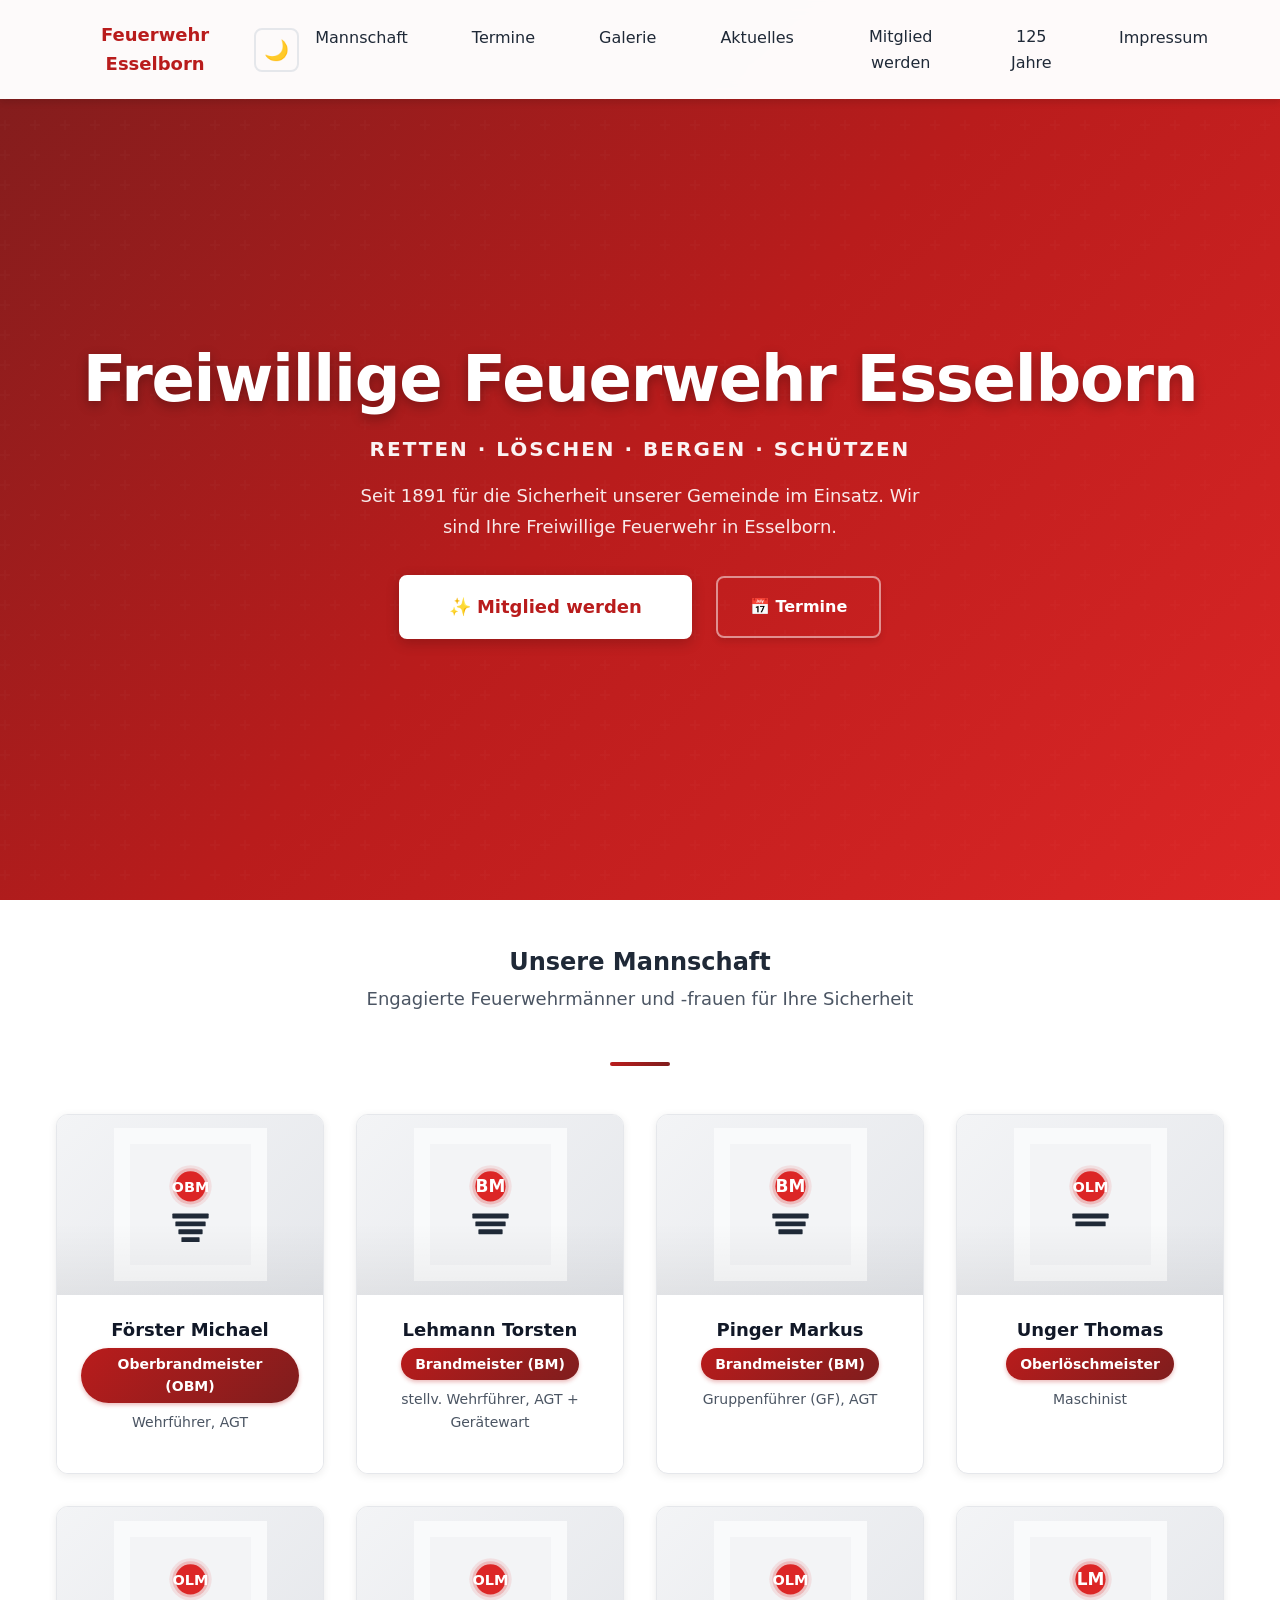
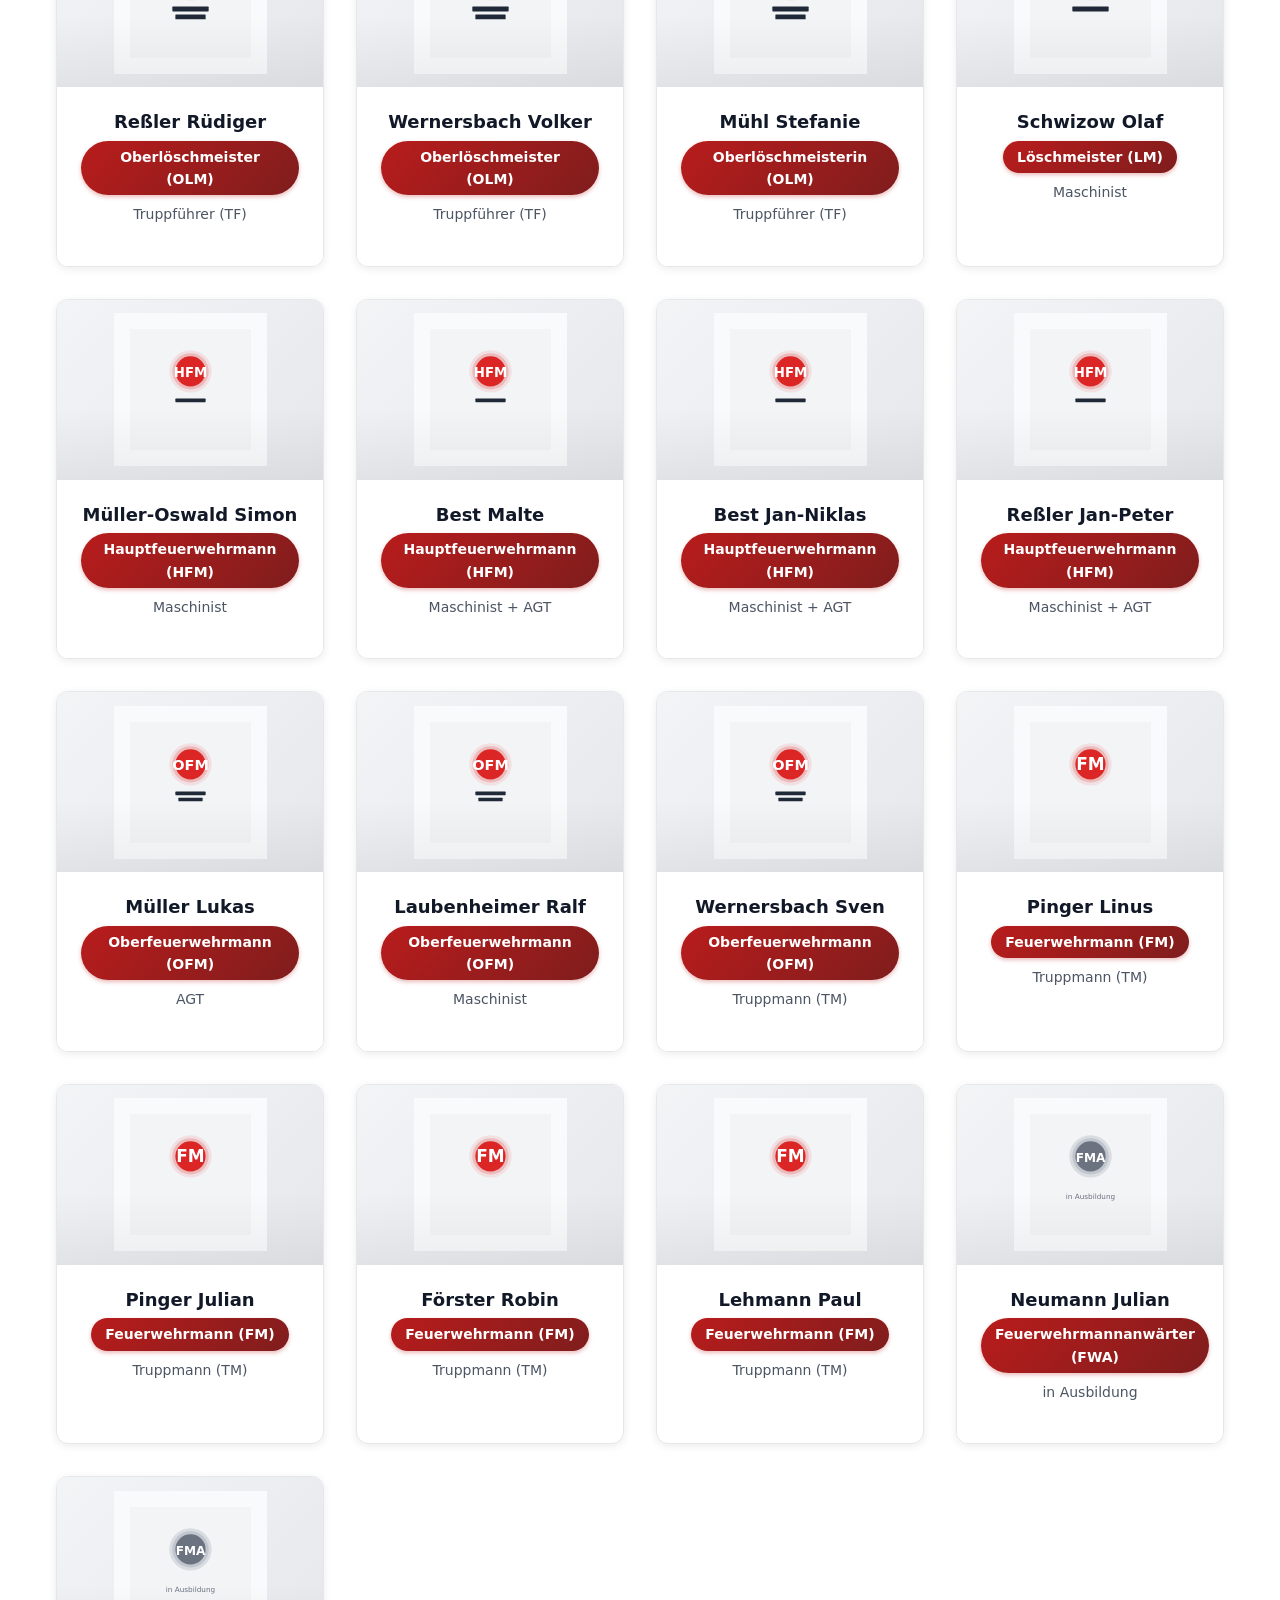
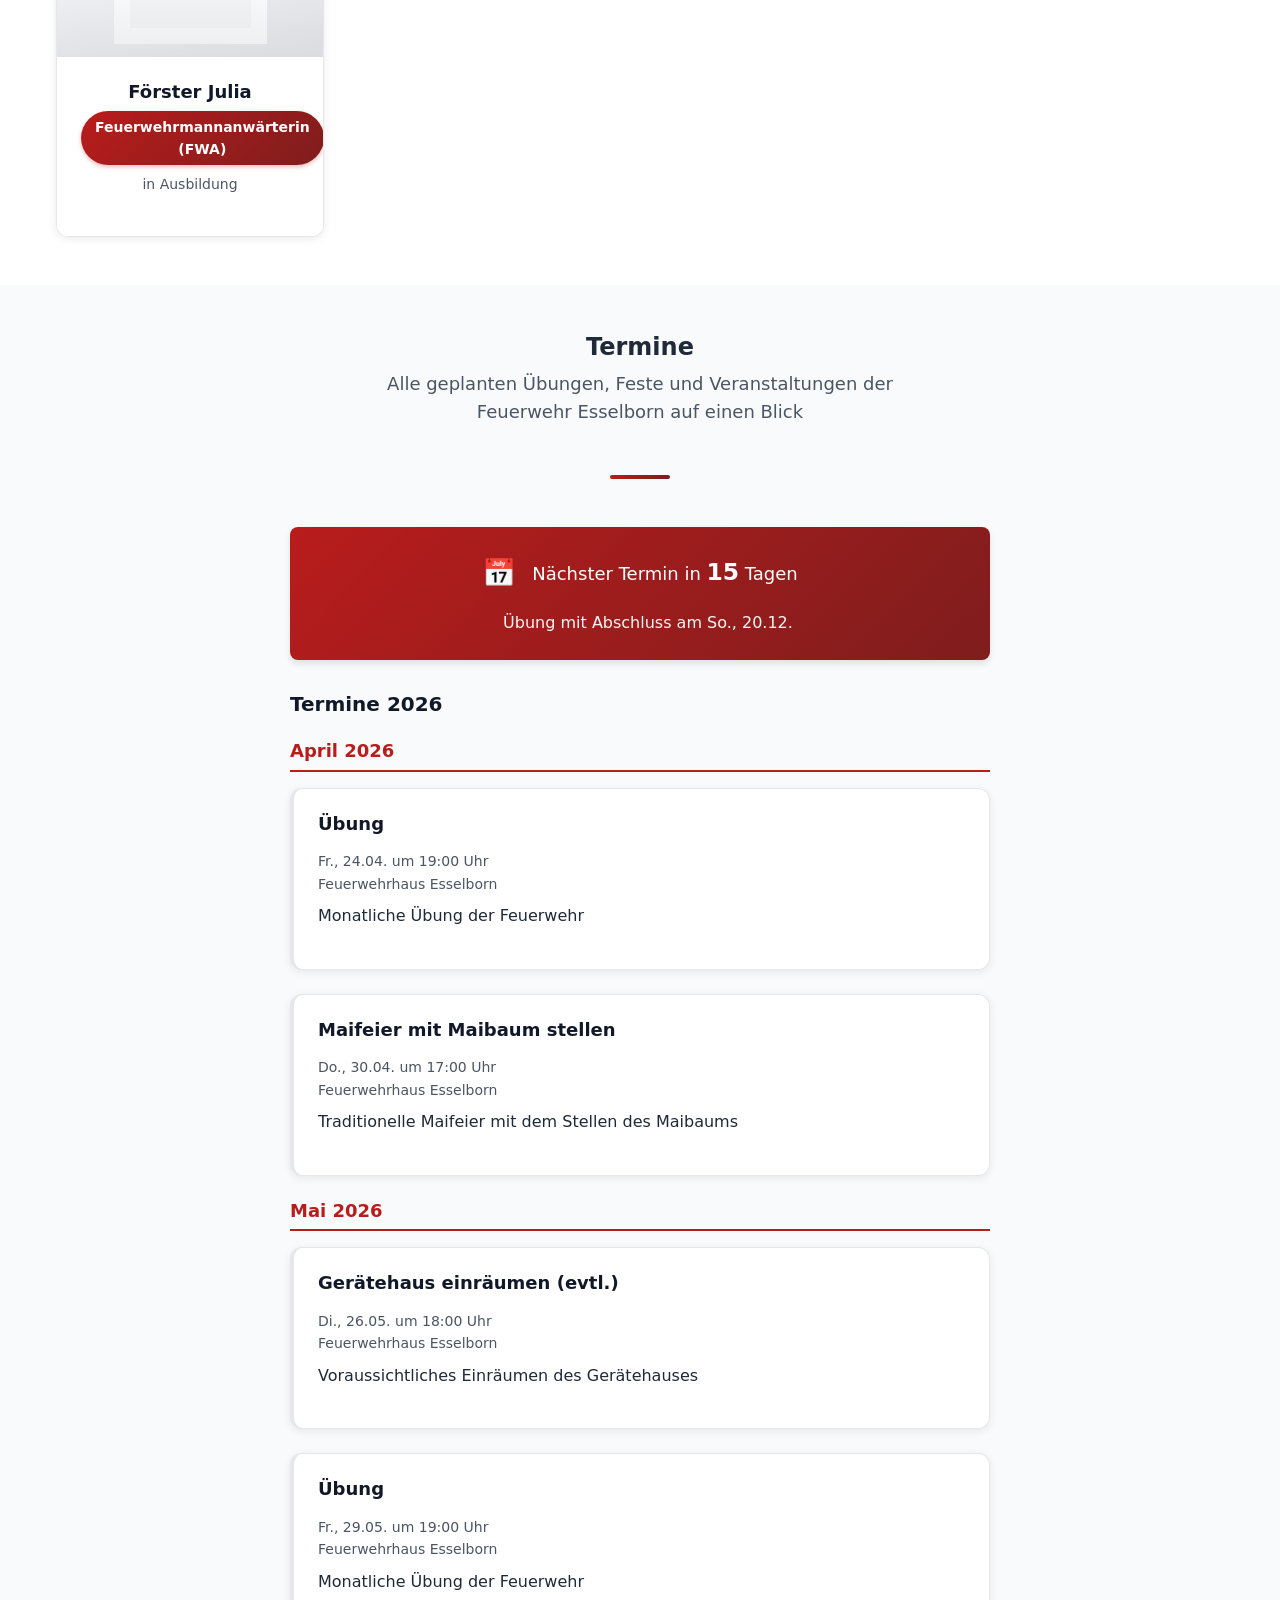
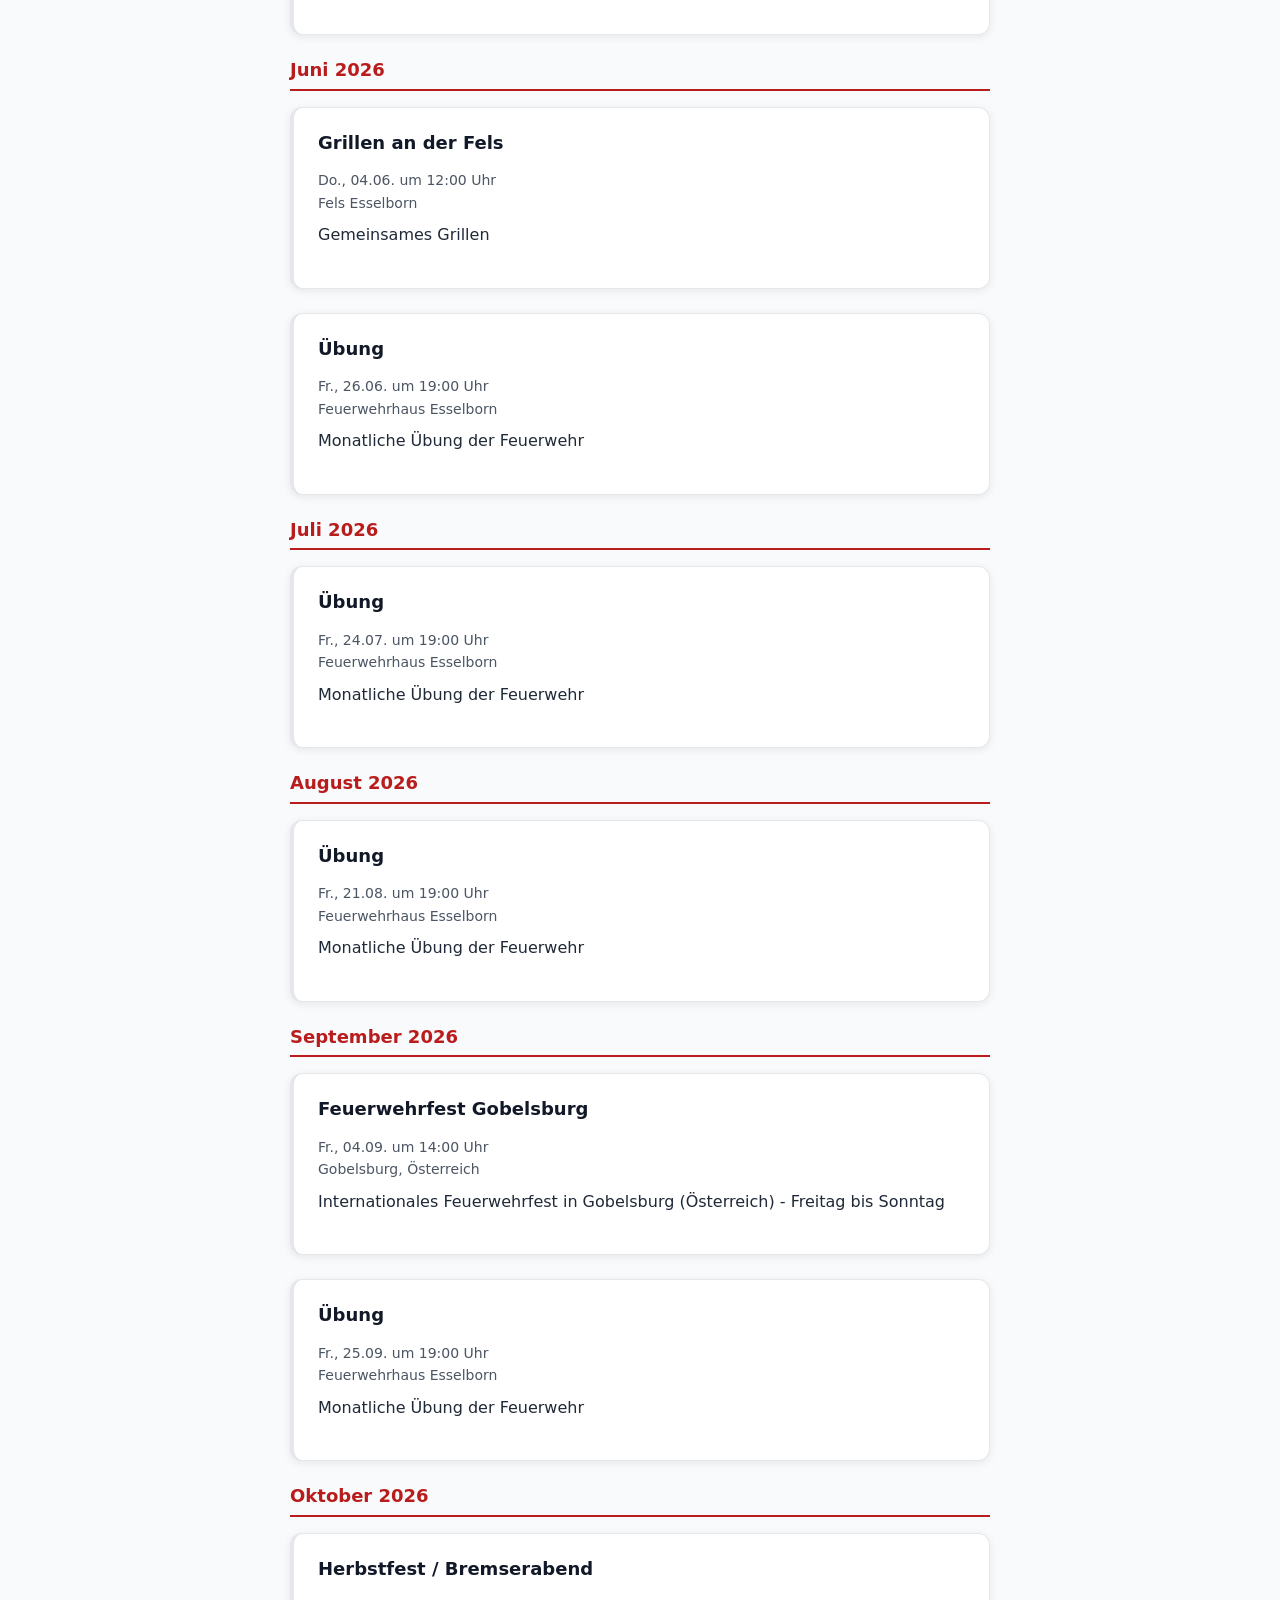
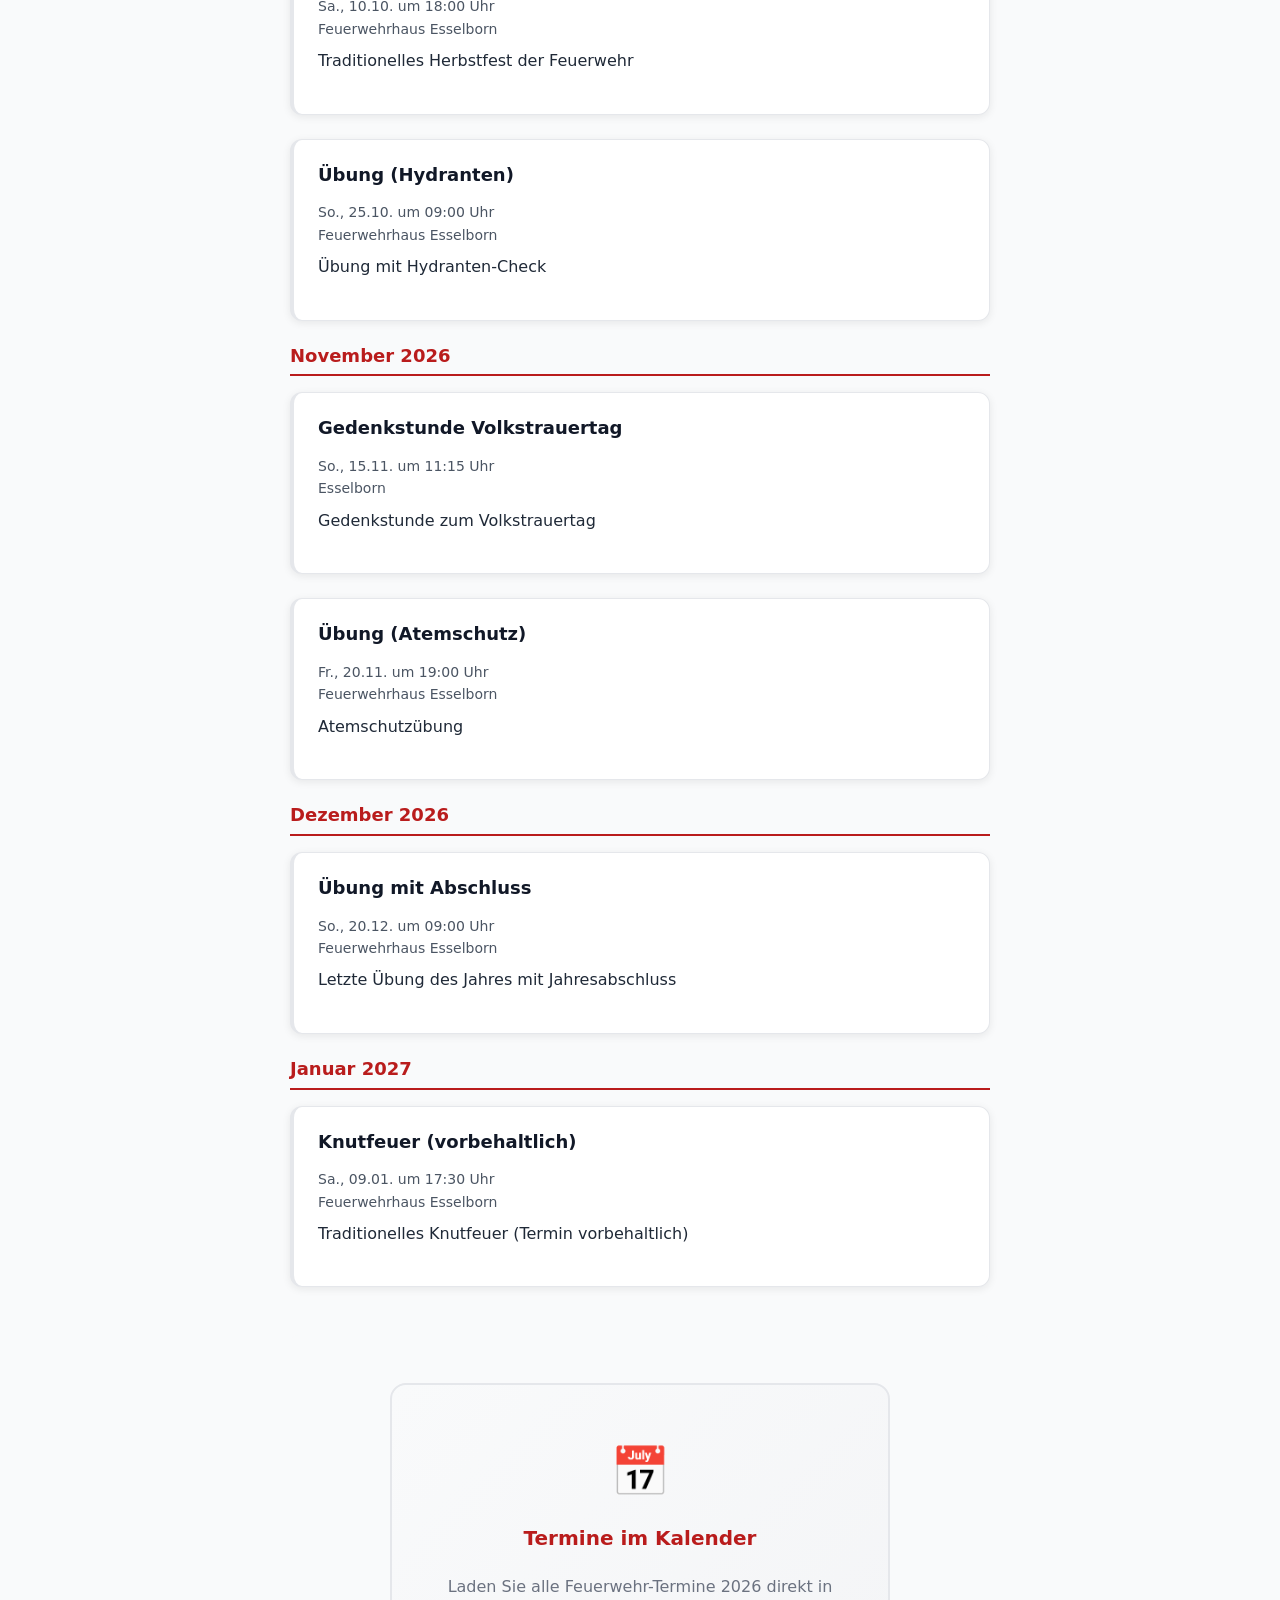
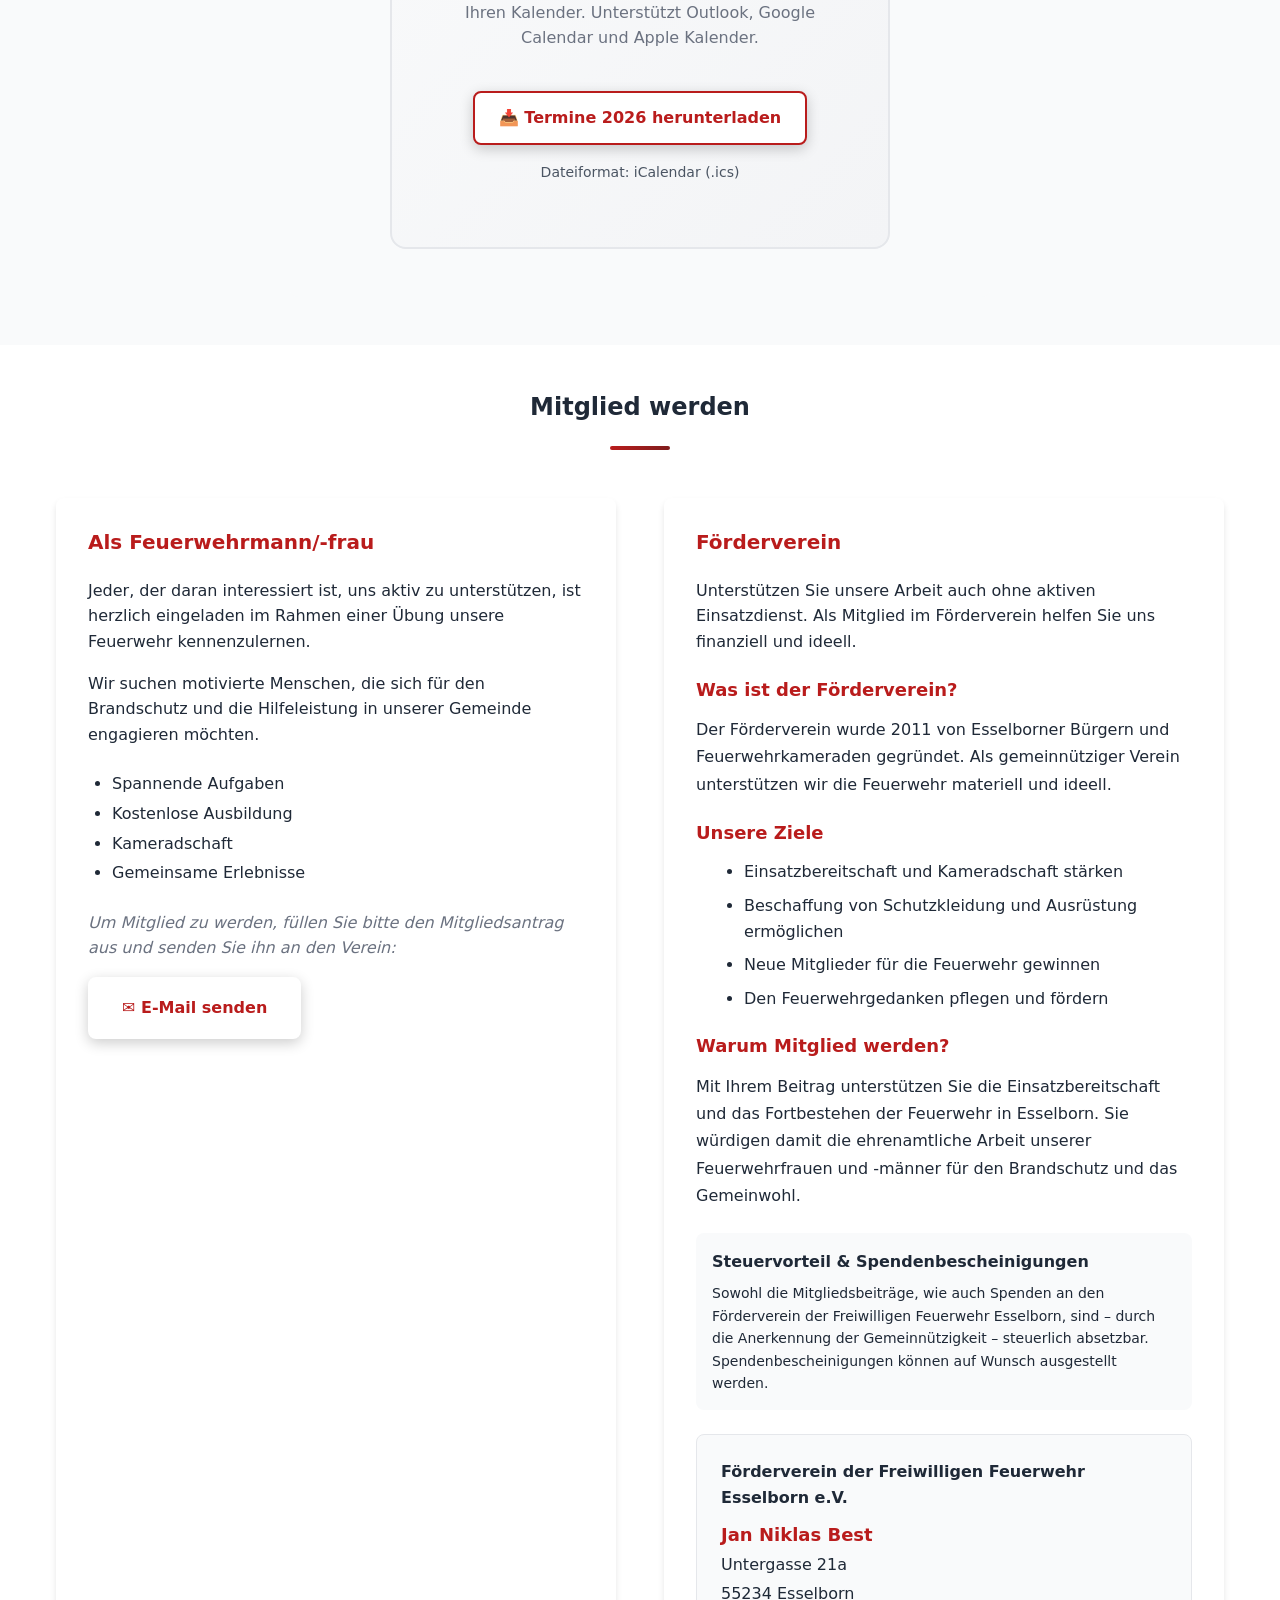
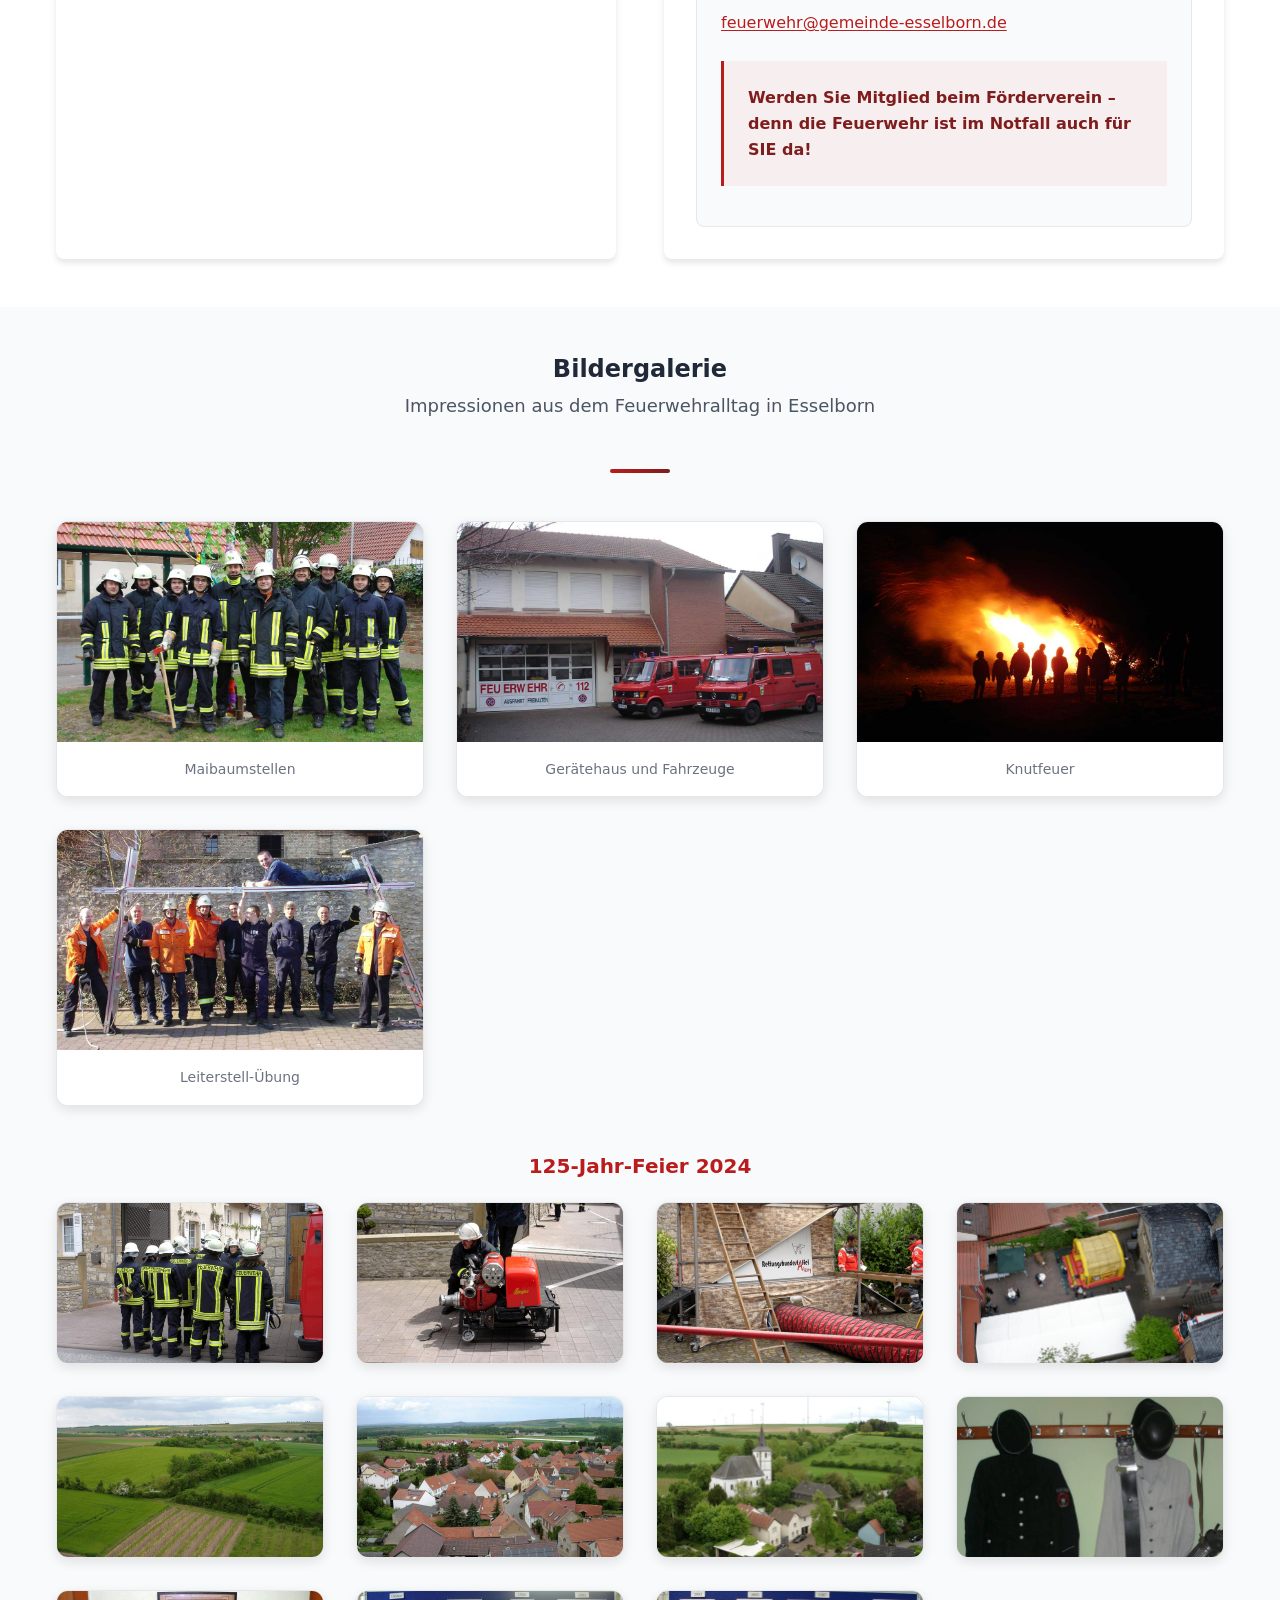
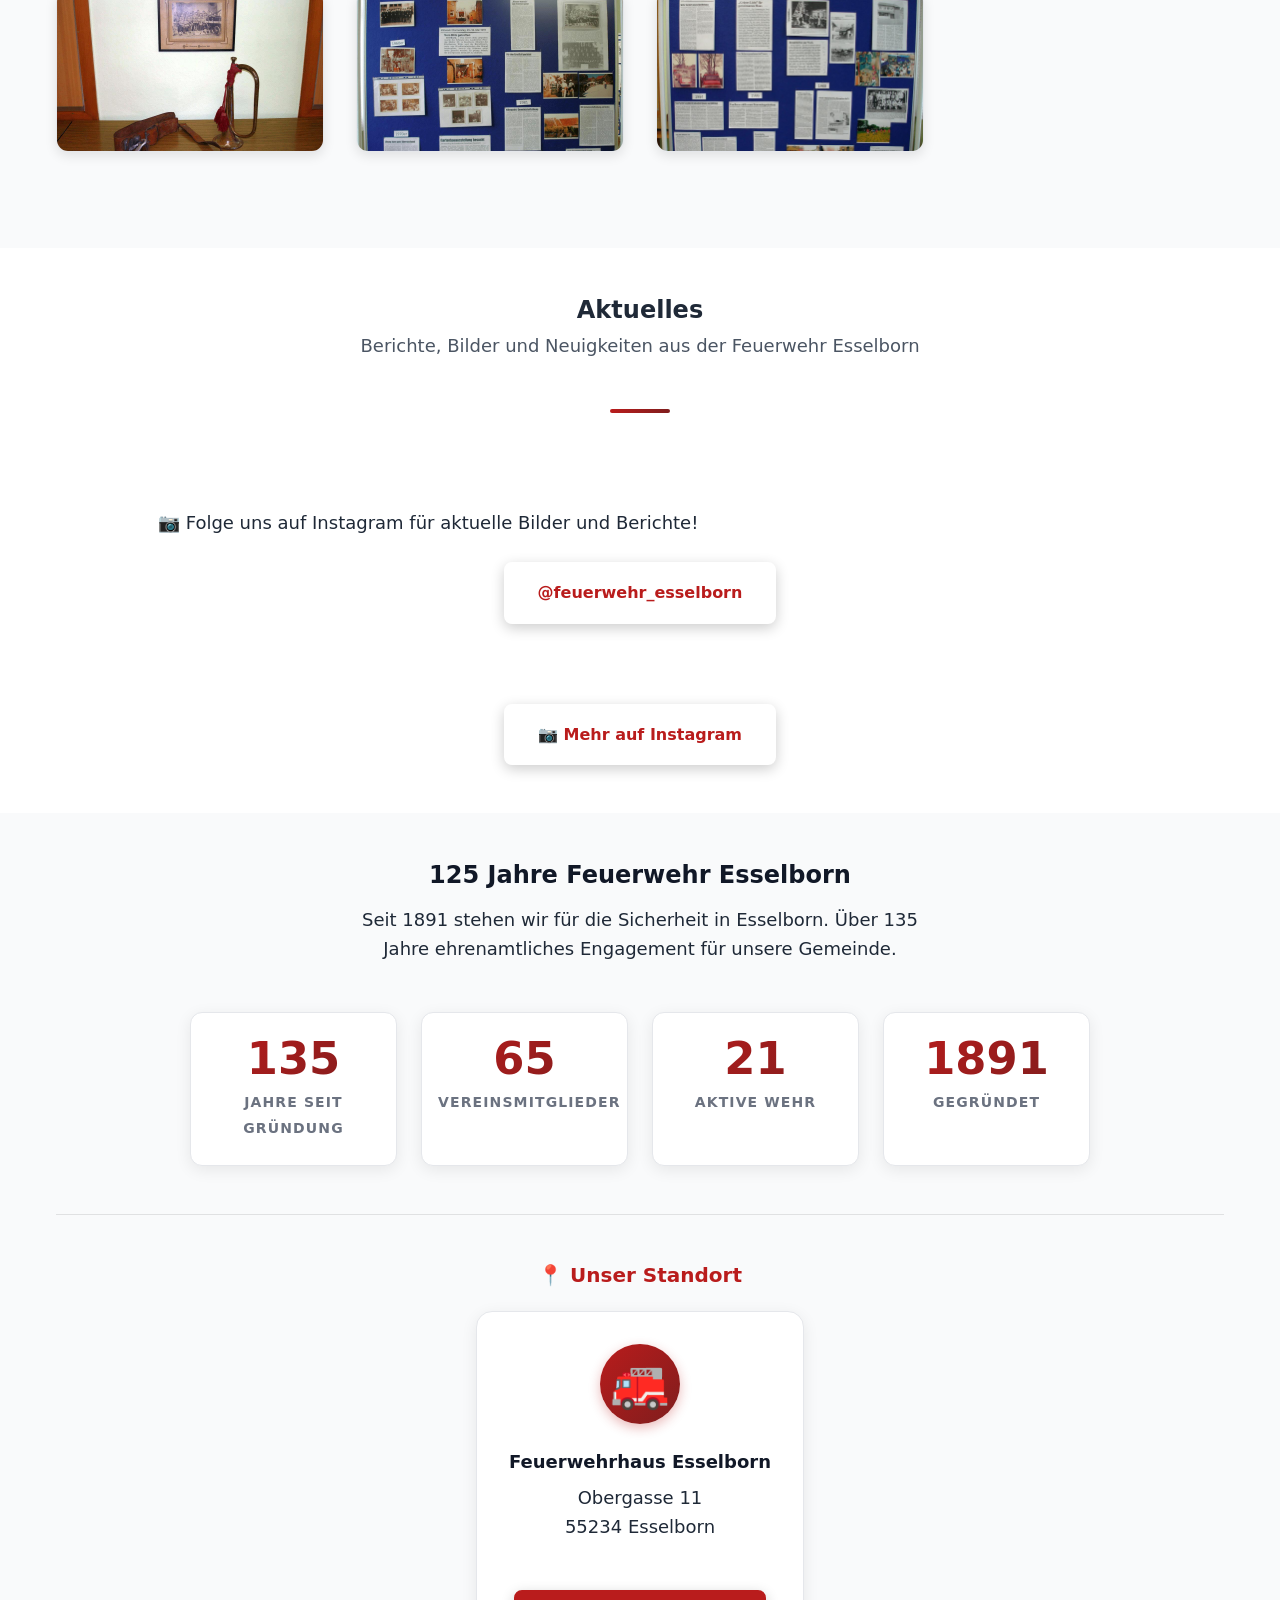
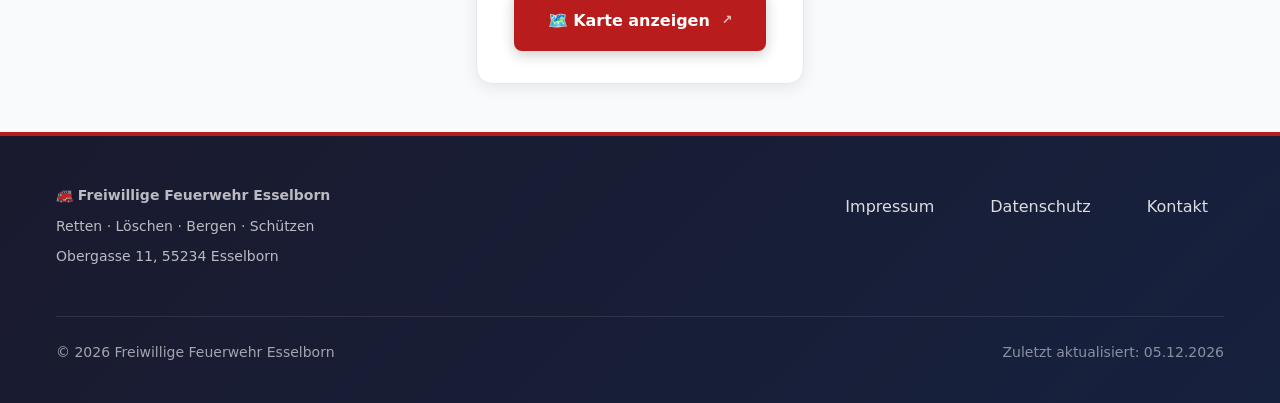
==== commit 13d9c974: "Update: Gründungsjahr 1891, aktualisierte Mannschaftsdaten (21 Mitglieder), Newsletter/Aktuelles-Ber" ====
--- a/index.html
+++ b/index.html
@@ -8,7 +8,7 @@
     
     <!-- Open Graph / Social -->
     <meta property="og:title" content="Freiwillige Feuerwehr Esselborn">
-    <meta property="og:description" content="Retten · Löschen · Bergen · Schützen. Seit 1899 für die Sicherheit unserer Gemeinde im Einsatz.">
+    <meta property="og:description" content="Retten · Löschen · Bergen · Schützen. Seit 1891 für die Sicherheit unserer Gemeinde im Einsatz.">
     <meta property="og:type" content="website">
     <meta property="og:url" content="https://feuerwehr-esselborn.de/">
     <meta property="og:image" content="https://feuerwehr-esselborn.de/img/og-image.svg">
@@ -18,7 +18,7 @@
     <!-- Twitter Card -->
     <meta name="twitter:card" content="summary_large_image">
     <meta name="twitter:title" content="Freiwillige Feuerwehr Esselborn">
-    <meta name="twitter:description" content="Retten · Löschen · Bergen · Schützen. Seit 1899 für die Sicherheit unserer Gemeinde.">
+    <meta name="twitter:description" content="Retten · Löschen · Bergen · Schützen. Seit 1891 für die Sicherheit unserer Gemeinde.">
     
     <title>Freiwillige Feuerwehr Esselborn</title>
     
@@ -53,17 +53,21 @@
                     Feuerwehr Esselborn
                 </a>
                 
-                <button class="menu-toggle" 
-                        aria-label="Navigation öffnen" 
-                        aria-expanded="false"
-                        aria-controls="nav-menu">
-                    <span aria-hidden="true">☰</span>
-                </button>
+                <div class="nav-actions">
+                    <button class="dark-mode-toggle" id="theme-toggle" aria-label="Dark Mode umschalten">🌙</button>
+                    <button class="menu-toggle" 
+                            aria-label="Navigation öffnen" 
+                            aria-expanded="false"
+                            aria-controls="nav-menu">
+                        <span aria-hidden="true">☰</span>
+                    </button>
+                </div>
                 
                 <ul class="nav-links" id="nav-menu" role="menubar" aria-label="Hauptnavigation">
                     <li role="none"><a href="#mannschaft" role="menuitem" tabindex="0">Mannschaft</a></li>
                     <li role="none"><a href="#termine" role="menuitem" tabindex="0">Termine</a></li>
                     <li role="none"><a href="#galerie" role="menuitem" tabindex="0">Galerie</a></li>
+                    <li role="none"><a href="#aktuelles" role="menuitem" tabindex="0">Aktuelles</a></li>
                     <li role="none"><a href="#mitglied" role="menuitem" tabindex="0">Mitglied werden</a></li>
                     <li role="none"><a href="#jubilaeum" role="menuitem" tabindex="0">125 Jahre</a></li>
                     <li role="none"><a href="legal/impressum.html" role="menuitem" tabindex="0">Impressum</a></li>
@@ -78,7 +82,7 @@
                     Retten · Löschen · Bergen · Schützen
                 </p>
                 <p class="hero-text">
-                    Seit 1899 für die Sicherheit unserer Gemeinde im Einsatz. 
+                    Seit 1891 für die Sicherheit unserer Gemeinde im Einsatz. 
                     Wir sind Ihre Freiwillige Feuerwehr in Esselborn.
                 </p>
                 <div class="hero-buttons">
@@ -310,12 +314,37 @@
             </div>
         </section>
 
+        <!-- Aktuelles / Newsletter -->
+        <section id="aktuelles" aria-labelledby="aktuelles-heading">
+            <div class="container">
+                <div class="section-title">
+                    <h2 id="aktuelles-heading">Aktuelles</h2>
+                    <p class="section-intro">
+                        Berichte, Bilder und Neuigkeiten aus der Feuerwehr Esselborn
+                    </p>
+                </div>
+                
+                <div class="newsletter-grid" id="newsletter-container">
+                    <p class="loading-text">Beiträge werden geladen...</p>
+                </div>
+                
+                <div class="instagram-link-section">
+                    <a href="https://www.instagram.com/feuerwehr_esselborn" 
+                       class="btn btn-primary instagram-link"
+                       target="_blank"
+                       rel="noopener noreferrer">
+                        📷 Mehr auf Instagram
+                    </a>
+                </div>
+            </div>
+        </section>
+
         <!-- Jubiläum -->
         <section id="jubilaeum" aria-labelledby="jubilaeum-heading">
             <div class="container jubilaeum-container">
                 <h2 id="jubilaeum-heading">125 Jahre Feuerwehr Esselborn</h2>
                 <p class="jubilaeum-text">
-                    Seit 1899 stehen wir für die Sicherheit in Esselborn. Über 125 Jahre ehrenamtliches Engagement 
+                    Seit 1891 stehen wir für die Sicherheit in Esselborn. Über 135 Jahre ehrenamtliches Engagement 
                     für unsere Gemeinde.
                 </p>
                 
@@ -333,7 +362,7 @@
                         <span class="stat-label">aktive Wehr</span>
                     </div>
                     <div class="stat">
-                        <span class="stat-number stat-number-static">1899</span>
+                        <span class="stat-number stat-number-static">1891</span>
                         <span class="stat-label">gegründet</span>
                     </div>
                 </div>
--- a/css/style.css
+++ b/css/style.css
@@ -1692,6 +1692,223 @@
   border-radius: 12px;
 }
 
+/* === Dark Mode Toggle === */
+.dark-mode-toggle {
+  background: none;
+  border: 2px solid var(--color-border);
+  padding: var(--space-xs);
+  border-radius: var(--radius);
+  cursor: pointer;
+  font-size: 1.25rem;
+  min-height: 44px;
+  min-width: 44px;
+  display: inline-flex;
+  align-items: center;
+  justify-content: center;
+}
+
+.dark-mode-toggle:focus-visible {
+  outline: 3px solid var(--color-primary);
+  outline-offset: 2px;
+}
+
+.nav-actions {
+  display: flex;
+  align-items: center;
+  gap: var(--space-xs);
+}
+
+/* === Dark Mode Styles === */
+[data-theme="dark"] {
+  --color-text: #F3F4F6;
+  --color-text-light: #9CA3AF;
+  --color-background: #111827;
+  --color-background-alt: #1F2937;
+  --color-border: #374151;
+}
+
+[data-theme="dark"] .main-nav {
+  background: rgba(17, 24, 39, 0.95);
+}
+
+[data-theme="dark"] .nav-links {
+  background: var(--color-background);
+}
+
+[data-theme="dark"] .mitglied-card,
+[data-theme="dark"] .termin-card,
+[data-theme="dark"] .mitglied-art,
+[data-theme="dark"] .newsletter-card {
+  background: var(--color-background-alt);
+}
+
+[data-theme="dark"] .newsletter-placeholder {
+  background: #374151;
+}
+
+[data-theme="dark"] .hero {
+  background: linear-gradient(135deg, #7F1D1D 0%, #B91C1C 100%);
+}
+
+/* === Newsletter / Aktuelles === */
+.newsletter-grid {
+  display: grid;
+  grid-template-columns: repeat(auto-fill, minmax(300px, 1fr));
+  gap: var(--space-lg);
+}
+
+.newsletter-card {
+  background: var(--color-background);
+  border-radius: var(--radius);
+  box-shadow: var(--shadow);
+  overflow: hidden;
+  transition: transform var(--transition-fast), box-shadow var(--transition-fast);
+}
+
+.newsletter-card:hover {
+  transform: translateY(-4px);
+  box-shadow: var(--shadow-lg);
+}
+
+.newsletter-bild {
+  aspect-ratio: 4 / 3;
+  background: var(--color-background-alt);
+  display: flex;
+  align-items: center;
+  justify-content: center;
+  overflow: hidden;
+}
+
+.newsletter-bild img {
+  width: 100%;
+  height: 100%;
+  object-fit: cover;
+}
+
+.newsletter-placeholder {
+  width: 100%;
+  height: 100%;
+  background: var(--color-border);
+  display: flex;
+  align-items: center;
+  justify-content: center;
+  font-size: 3rem;
+  opacity: 0.5;
+}
+
+.newsletter-content {
+  padding: var(--space-md);
+}
+
+.newsletter-content h3 {
+  font-size: var(--font-size-lg);
+  margin-bottom: var(--space-xs);
+  color: var(--color-primary);
+}
+
+.newsletter-meta {
+  font-size: var(--font-size-sm);
+  color: var(--color-text-light);
+  margin-bottom: var(--space-sm);
+}
+
+.newsletter-text {
+  color: var(--color-text);
+  font-size: var(--font-size-sm);
+  line-height: 1.5;
+}
+
+.instagram-link-section {
+  text-align: center;
+  margin-top: var(--space-lg);
+}
+
+.instagram-link {
+  display: inline-flex;
+  align-items: center;
+  gap: var(--space-xs);
+}
+
+/* === Mobile Fixes === */
+@media (max-width: 768px) {
+  .hero {
+    min-height: auto;
+    padding: 120px var(--space-sm) var(--space-xl);
+  }
+  
+  .hero h1 {
+    font-size: 1.75rem;
+  }
+  
+  .hero-subtitle {
+    font-size: var(--font-size-lg);
+  }
+  
+  .hero-text {
+    font-size: var(--font-size-base);
+  }
+  
+  .mannschaft-grid {
+    grid-template-columns: 1fr;
+  }
+  
+  .newsletter-grid {
+    grid-template-columns: 1fr;
+  }
+  
+  .stats-grid {
+    grid-template-columns: repeat(2, 1fr);
+    gap: var(--space-sm);
+  }
+  
+  .stat-number {
+    font-size: 2rem;
+  }
+  
+  .mitglied-grid {
+    grid-template-columns: 1fr;
+    gap: var(--space-lg);
+  }
+  
+  .footer-content {
+    flex-direction: column;
+    text-align: center;
+  }
+  
+  .footer-nav {
+    justify-content: center;
+  }
+  
+  section {
+    padding: var(--space-lg) 0;
+  }
+}
+
+@media (max-width: 480px) {
+  .container {
+    padding: 0 var(--space-xs);
+  }
+  
+  .stats-grid {
+    grid-template-columns: 1fr;
+    gap: var(--space-md);
+  }
+  
+  .btn {
+    width: 100%;
+    justify-content: center;
+  }
+  
+  .hero-buttons {
+    flex-direction: column;
+    gap: var(--space-sm);
+  }
+  
+  .hero-buttons .btn {
+    width: 100%;
+  }
+}
+
 /* Touch-Optimierung für mobile Geräte */
 @media (hover: none) {
   .btn:hover {
--- a/css/style.css
+++ b/css/style.css
@@ -1692,6 +1692,223 @@
   border-radius: 12px;
 }
 
+/* === Dark Mode Toggle === */
+.dark-mode-toggle {
+  background: none;
+  border: 2px solid var(--color-border);
+  padding: var(--space-xs);
+  border-radius: var(--radius);
+  cursor: pointer;
+  font-size: 1.25rem;
+  min-height: 44px;
+  min-width: 44px;
+  display: inline-flex;
+  align-items: center;
+  justify-content: center;
+}
+
+.dark-mode-toggle:focus-visible {
+  outline: 3px solid var(--color-primary);
+  outline-offset: 2px;
+}
+
+.nav-actions {
+  display: flex;
+  align-items: center;
+  gap: var(--space-xs);
+}
+
+/* === Dark Mode Styles === */
+[data-theme="dark"] {
+  --color-text: #F3F4F6;
+  --color-text-light: #9CA3AF;
+  --color-background: #111827;
+  --color-background-alt: #1F2937;
+  --color-border: #374151;
+}
+
+[data-theme="dark"] .main-nav {
+  background: rgba(17, 24, 39, 0.95);
+}
+
+[data-theme="dark"] .nav-links {
+  background: var(--color-background);
+}
+
+[data-theme="dark"] .mitglied-card,
+[data-theme="dark"] .termin-card,
+[data-theme="dark"] .mitglied-art,
+[data-theme="dark"] .newsletter-card {
+  background: var(--color-background-alt);
+}
+
+[data-theme="dark"] .newsletter-placeholder {
+  background: #374151;
+}
+
+[data-theme="dark"] .hero {
+  background: linear-gradient(135deg, #7F1D1D 0%, #B91C1C 100%);
+}
+
+/* === Newsletter / Aktuelles === */
+.newsletter-grid {
+  display: grid;
+  grid-template-columns: repeat(auto-fill, minmax(300px, 1fr));
+  gap: var(--space-lg);
+}
+
+.newsletter-card {
+  background: var(--color-background);
+  border-radius: var(--radius);
+  box-shadow: var(--shadow);
+  overflow: hidden;
+  transition: transform var(--transition-fast), box-shadow var(--transition-fast);
+}
+
+.newsletter-card:hover {
+  transform: translateY(-4px);
+  box-shadow: var(--shadow-lg);
+}
+
+.newsletter-bild {
+  aspect-ratio: 4 / 3;
+  background: var(--color-background-alt);
+  display: flex;
+  align-items: center;
+  justify-content: center;
+  overflow: hidden;
+}
+
+.newsletter-bild img {
+  width: 100%;
+  height: 100%;
+  object-fit: cover;
+}
+
+.newsletter-placeholder {
+  width: 100%;
+  height: 100%;
+  background: var(--color-border);
+  display: flex;
+  align-items: center;
+  justify-content: center;
+  font-size: 3rem;
+  opacity: 0.5;
+}
+
+.newsletter-content {
+  padding: var(--space-md);
+}
+
+.newsletter-content h3 {
+  font-size: var(--font-size-lg);
+  margin-bottom: var(--space-xs);
+  color: var(--color-primary);
+}
+
+.newsletter-meta {
+  font-size: var(--font-size-sm);
+  color: var(--color-text-light);
+  margin-bottom: var(--space-sm);
+}
+
+.newsletter-text {
+  color: var(--color-text);
+  font-size: var(--font-size-sm);
+  line-height: 1.5;
+}
+
+.instagram-link-section {
+  text-align: center;
+  margin-top: var(--space-lg);
+}
+
+.instagram-link {
+  display: inline-flex;
+  align-items: center;
+  gap: var(--space-xs);
+}
+
+/* === Mobile Fixes === */
+@media (max-width: 768px) {
+  .hero {
+    min-height: auto;
+    padding: 120px var(--space-sm) var(--space-xl);
+  }
+  
+  .hero h1 {
+    font-size: 1.75rem;
+  }
+  
+  .hero-subtitle {
+    font-size: var(--font-size-lg);
+  }
+  
+  .hero-text {
+    font-size: var(--font-size-base);
+  }
+  
+  .mannschaft-grid {
+    grid-template-columns: 1fr;
+  }
+  
+  .newsletter-grid {
+    grid-template-columns: 1fr;
+  }
+  
+  .stats-grid {
+    grid-template-columns: repeat(2, 1fr);
+    gap: var(--space-sm);
+  }
+  
+  .stat-number {
+    font-size: 2rem;
+  }
+  
+  .mitglied-grid {
+    grid-template-columns: 1fr;
+    gap: var(--space-lg);
+  }
+  
+  .footer-content {
+    flex-direction: column;
+    text-align: center;
+  }
+  
+  .footer-nav {
+    justify-content: center;
+  }
+  
+  section {
+    padding: var(--space-lg) 0;
+  }
+}
+
+@media (max-width: 480px) {
+  .container {
+    padding: 0 var(--space-xs);
+  }
+  
+  .stats-grid {
+    grid-template-columns: 1fr;
+    gap: var(--space-md);
+  }
+  
+  .btn {
+    width: 100%;
+    justify-content: center;
+  }
+  
+  .hero-buttons {
+    flex-direction: column;
+    gap: var(--space-sm);
+  }
+  
+  .hero-buttons .btn {
+    width: 100%;
+  }
+}
+
 /* Touch-Optimierung für mobile Geräte */
 @media (hover: none) {
   .btn:hover {
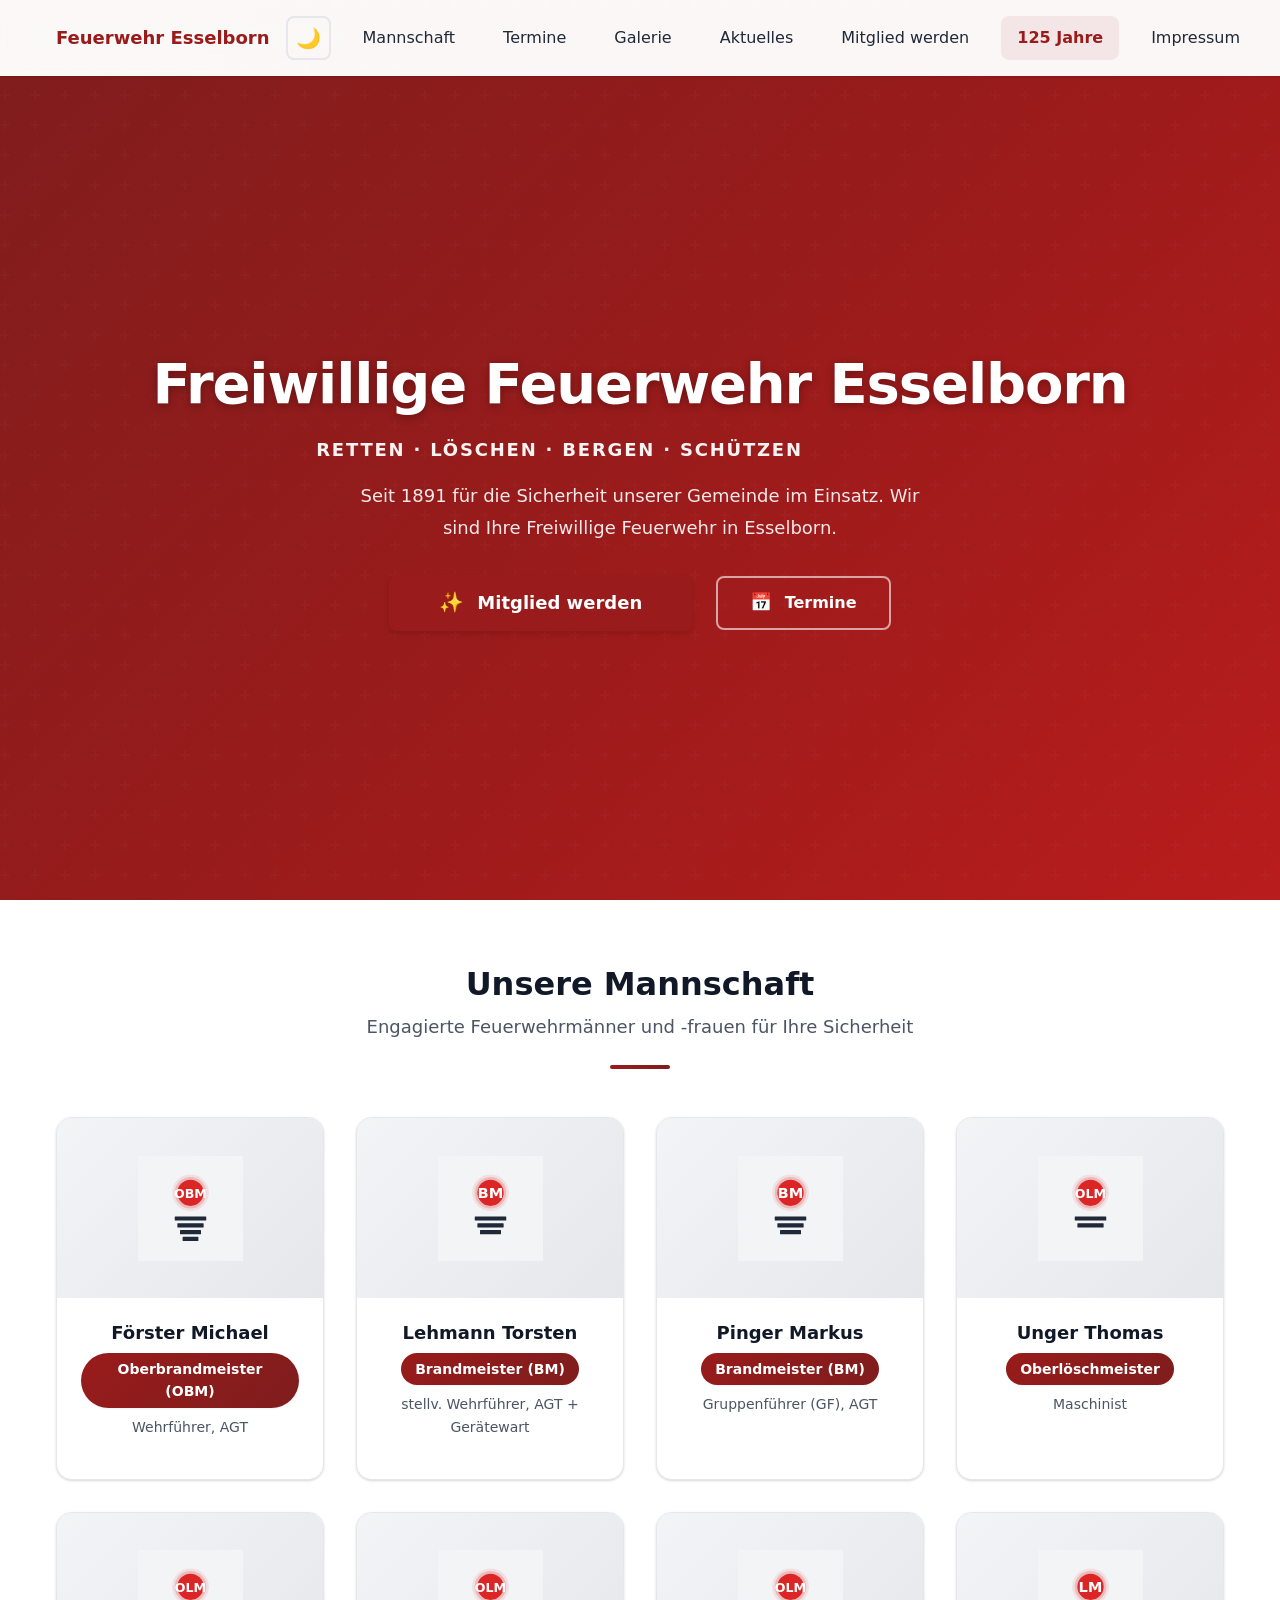
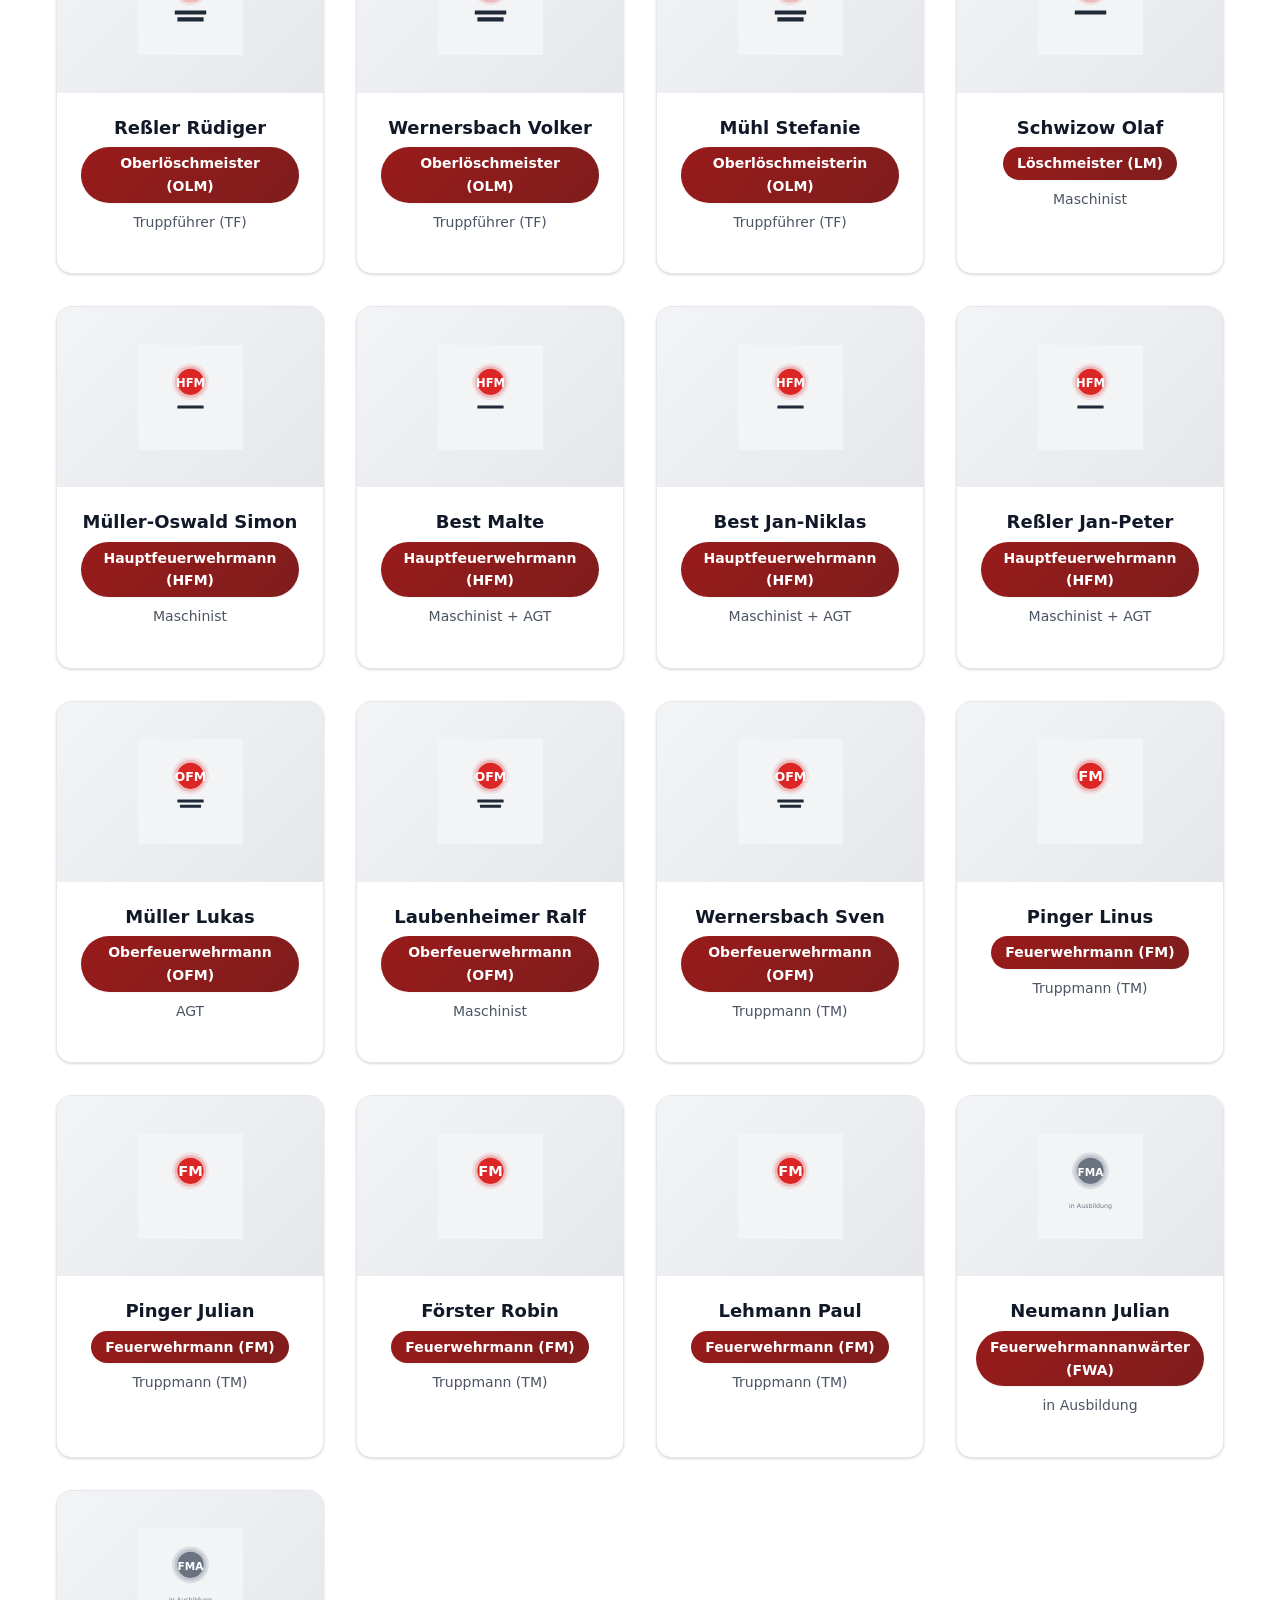
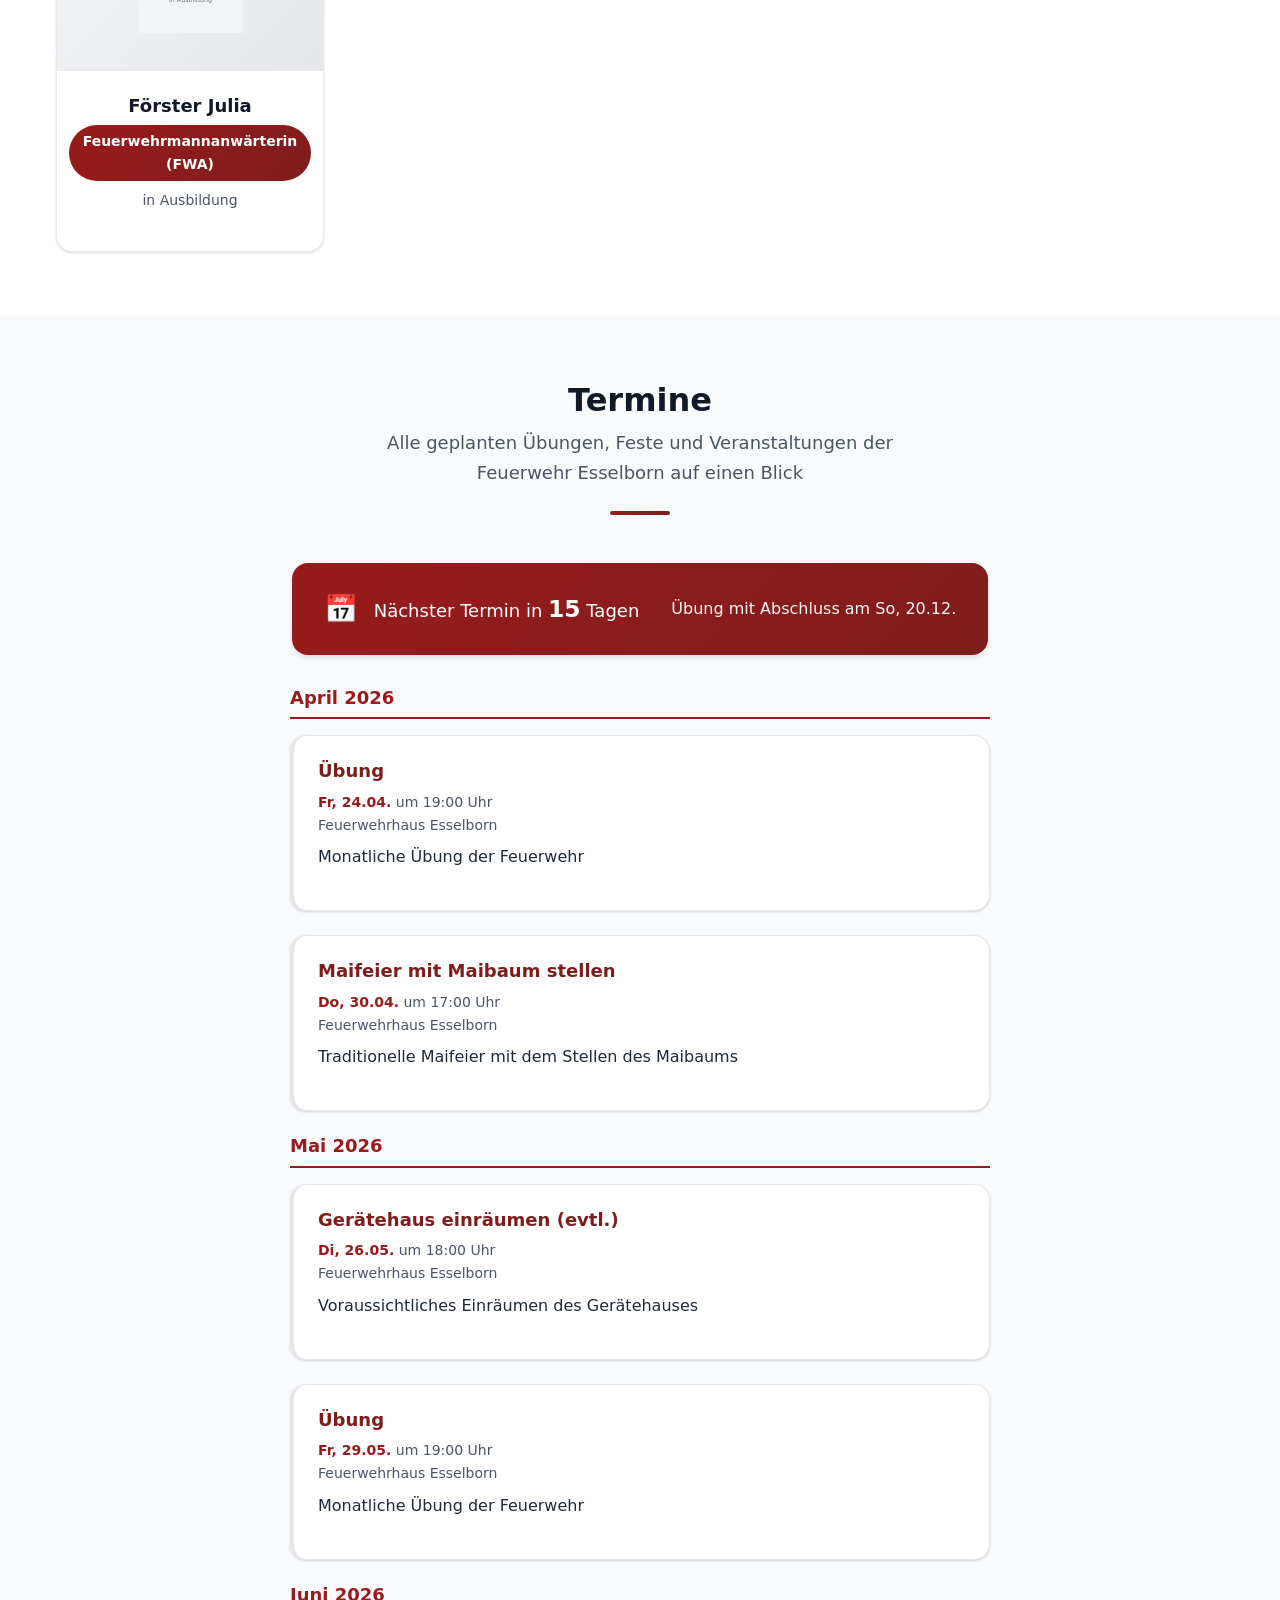
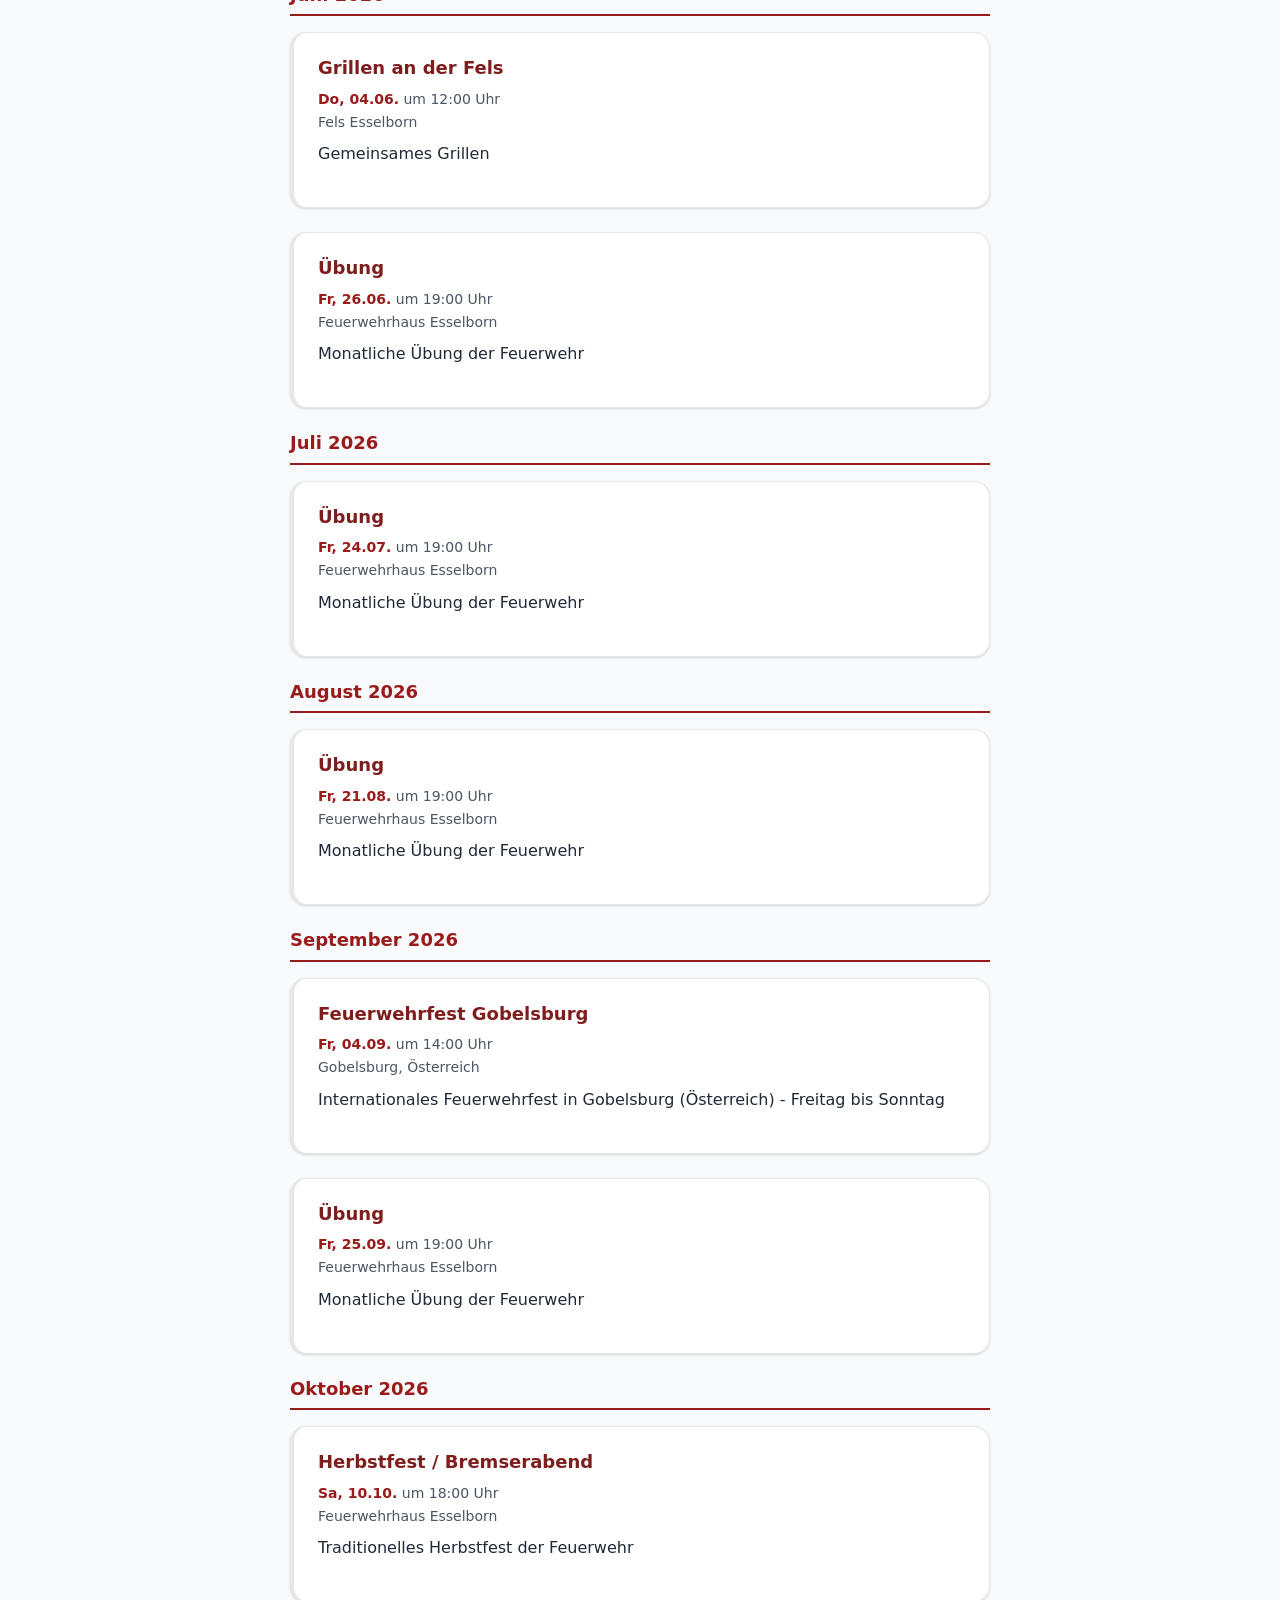
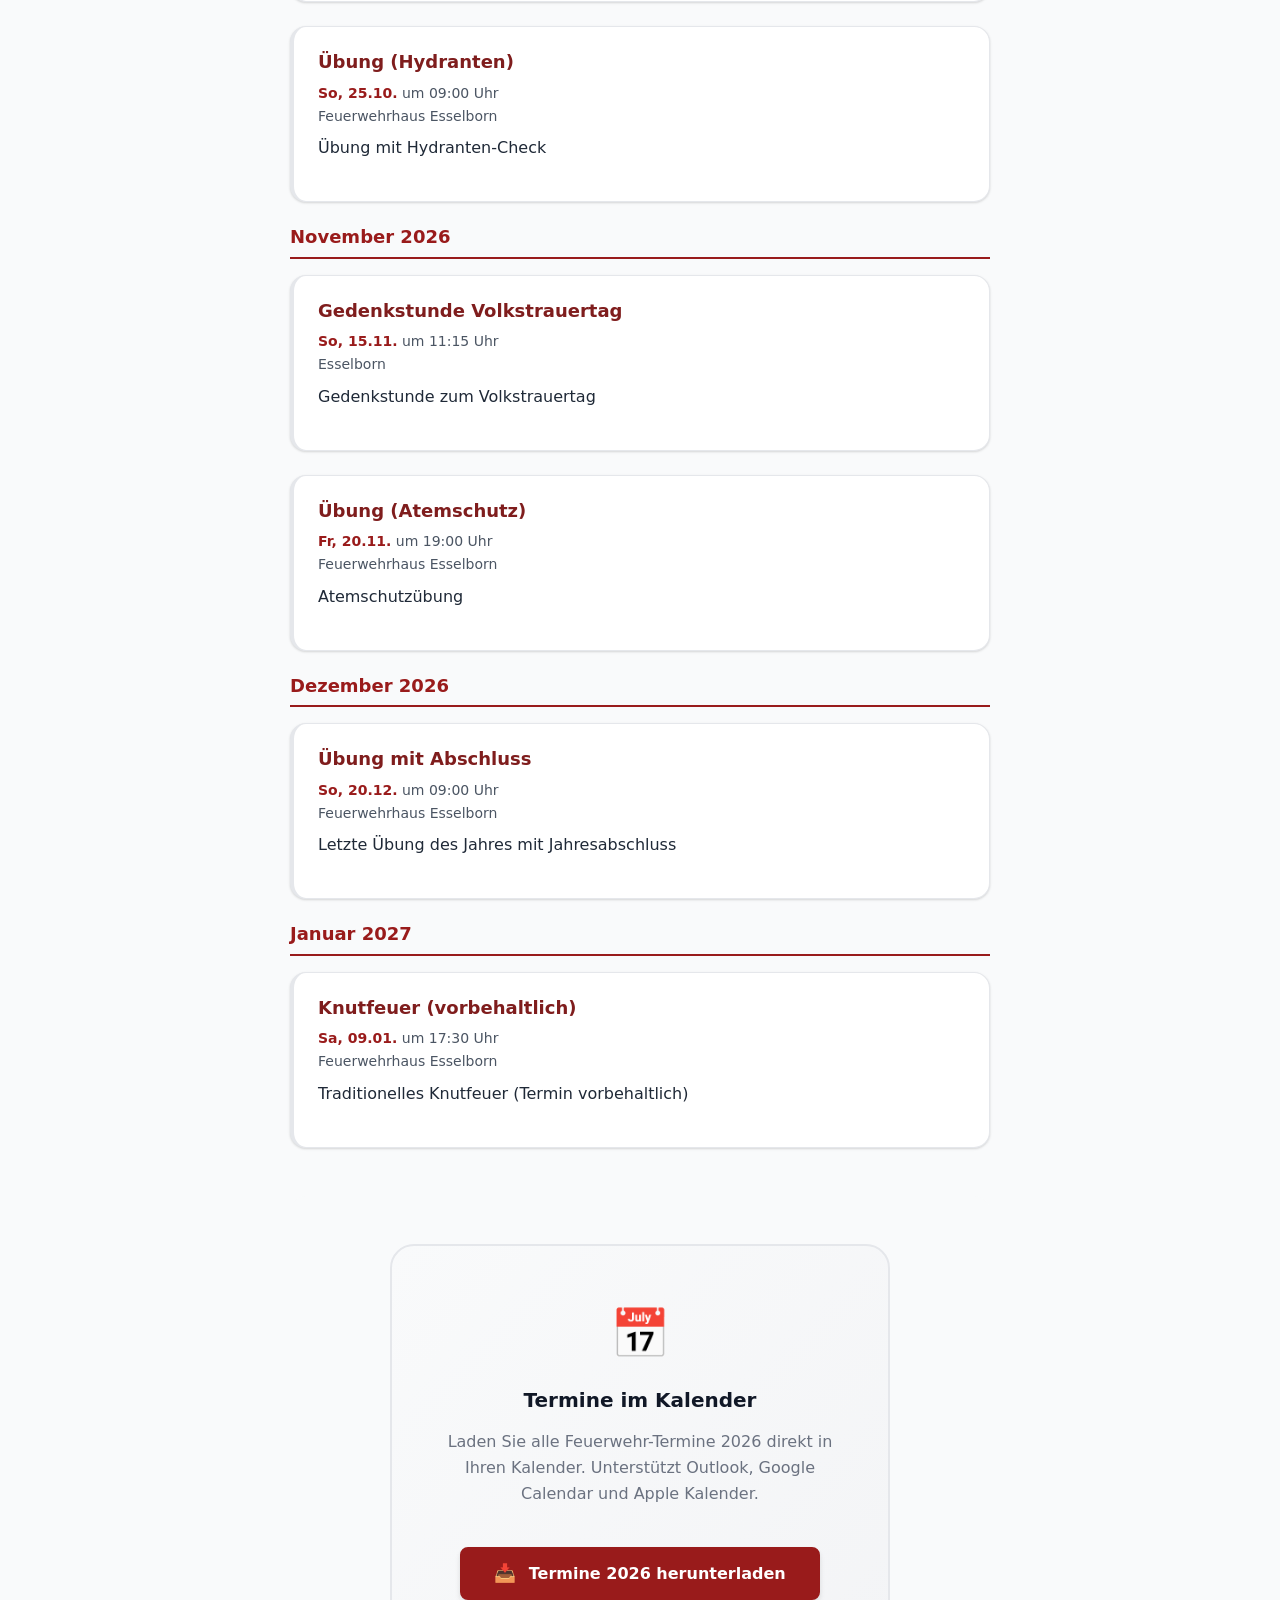
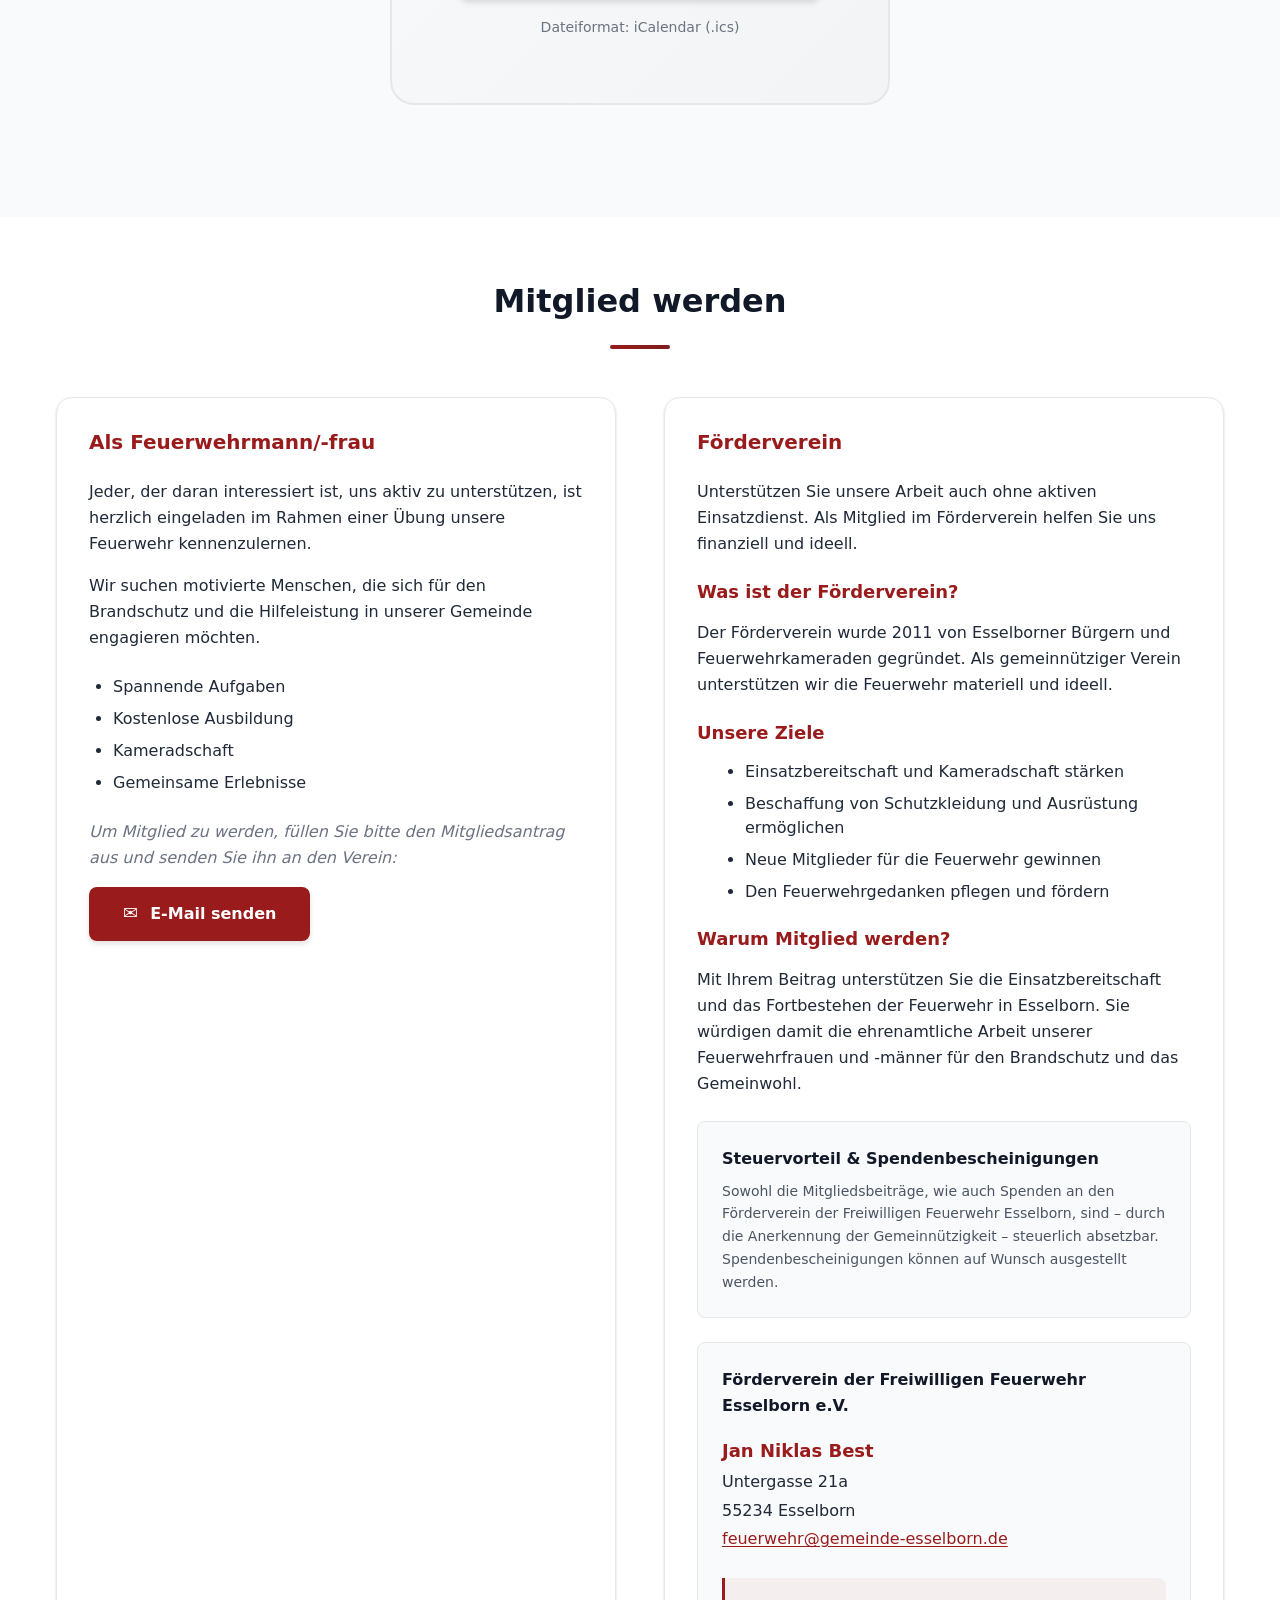
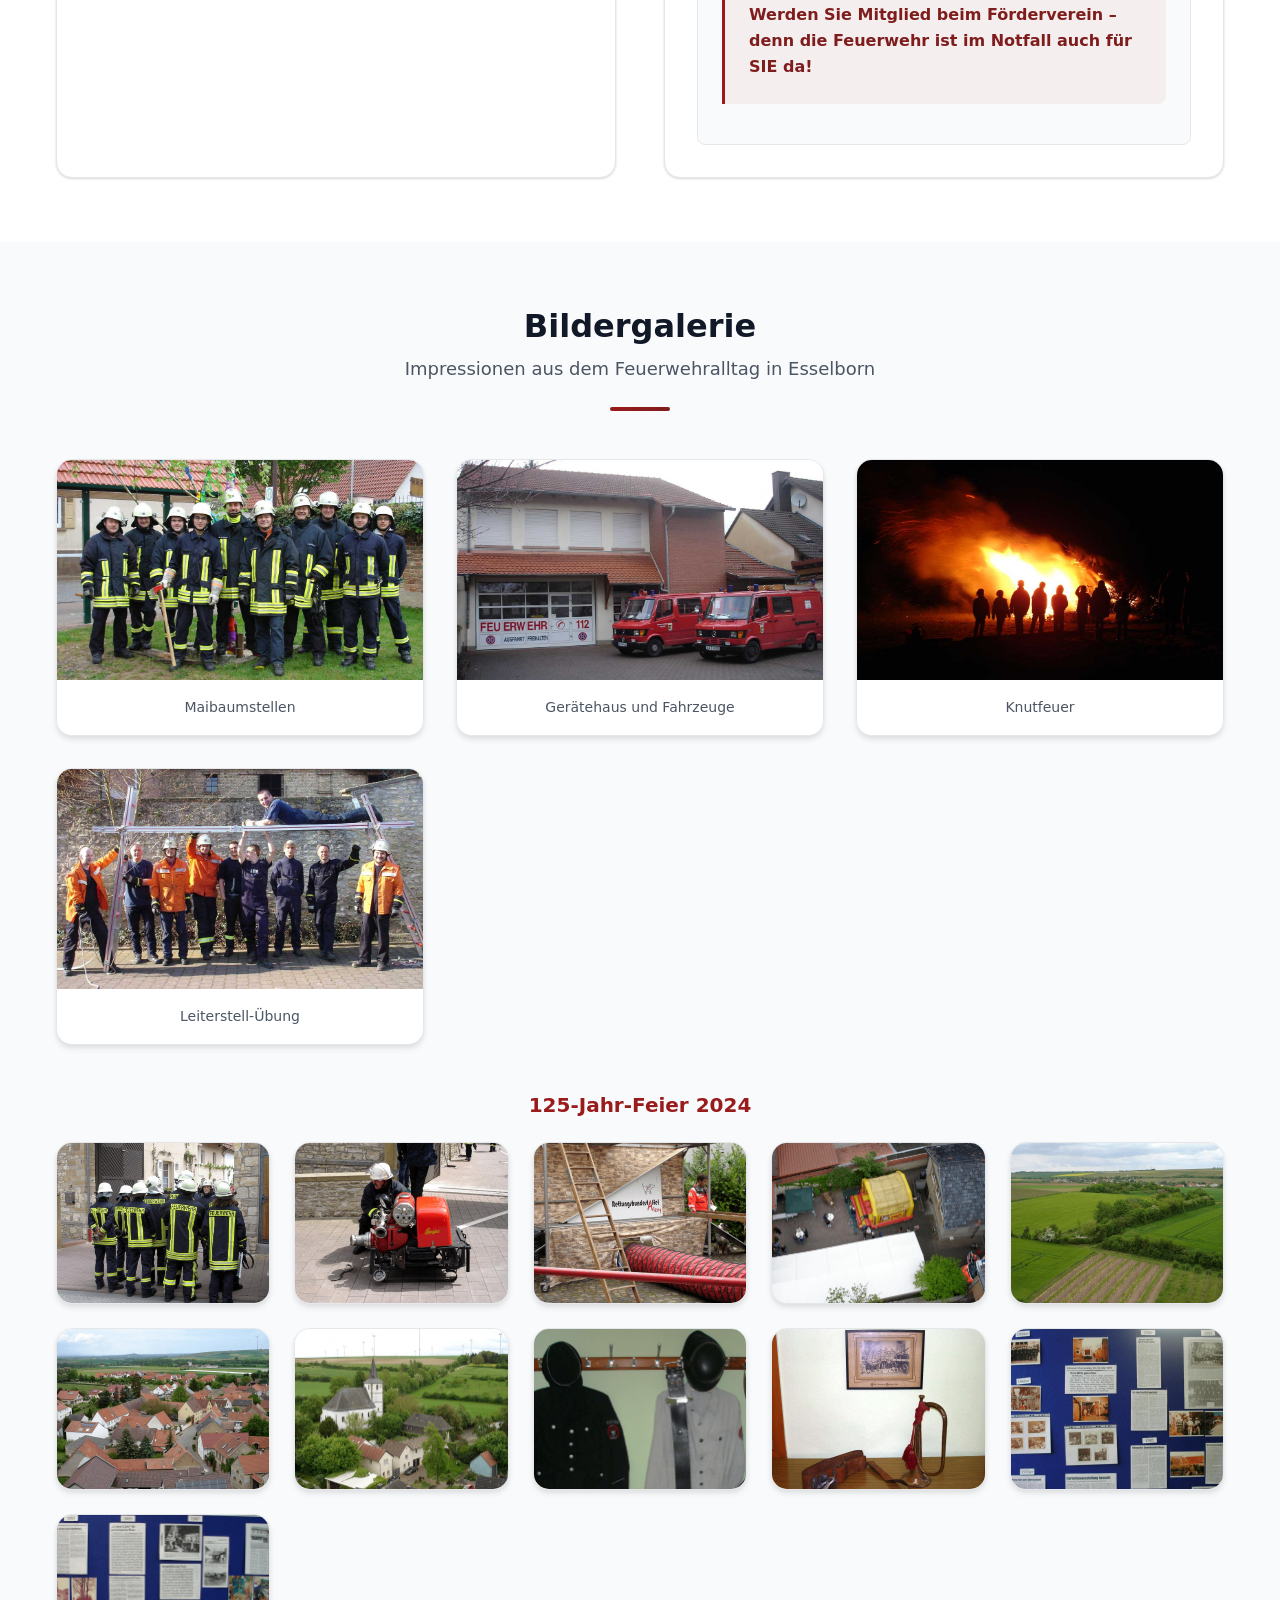
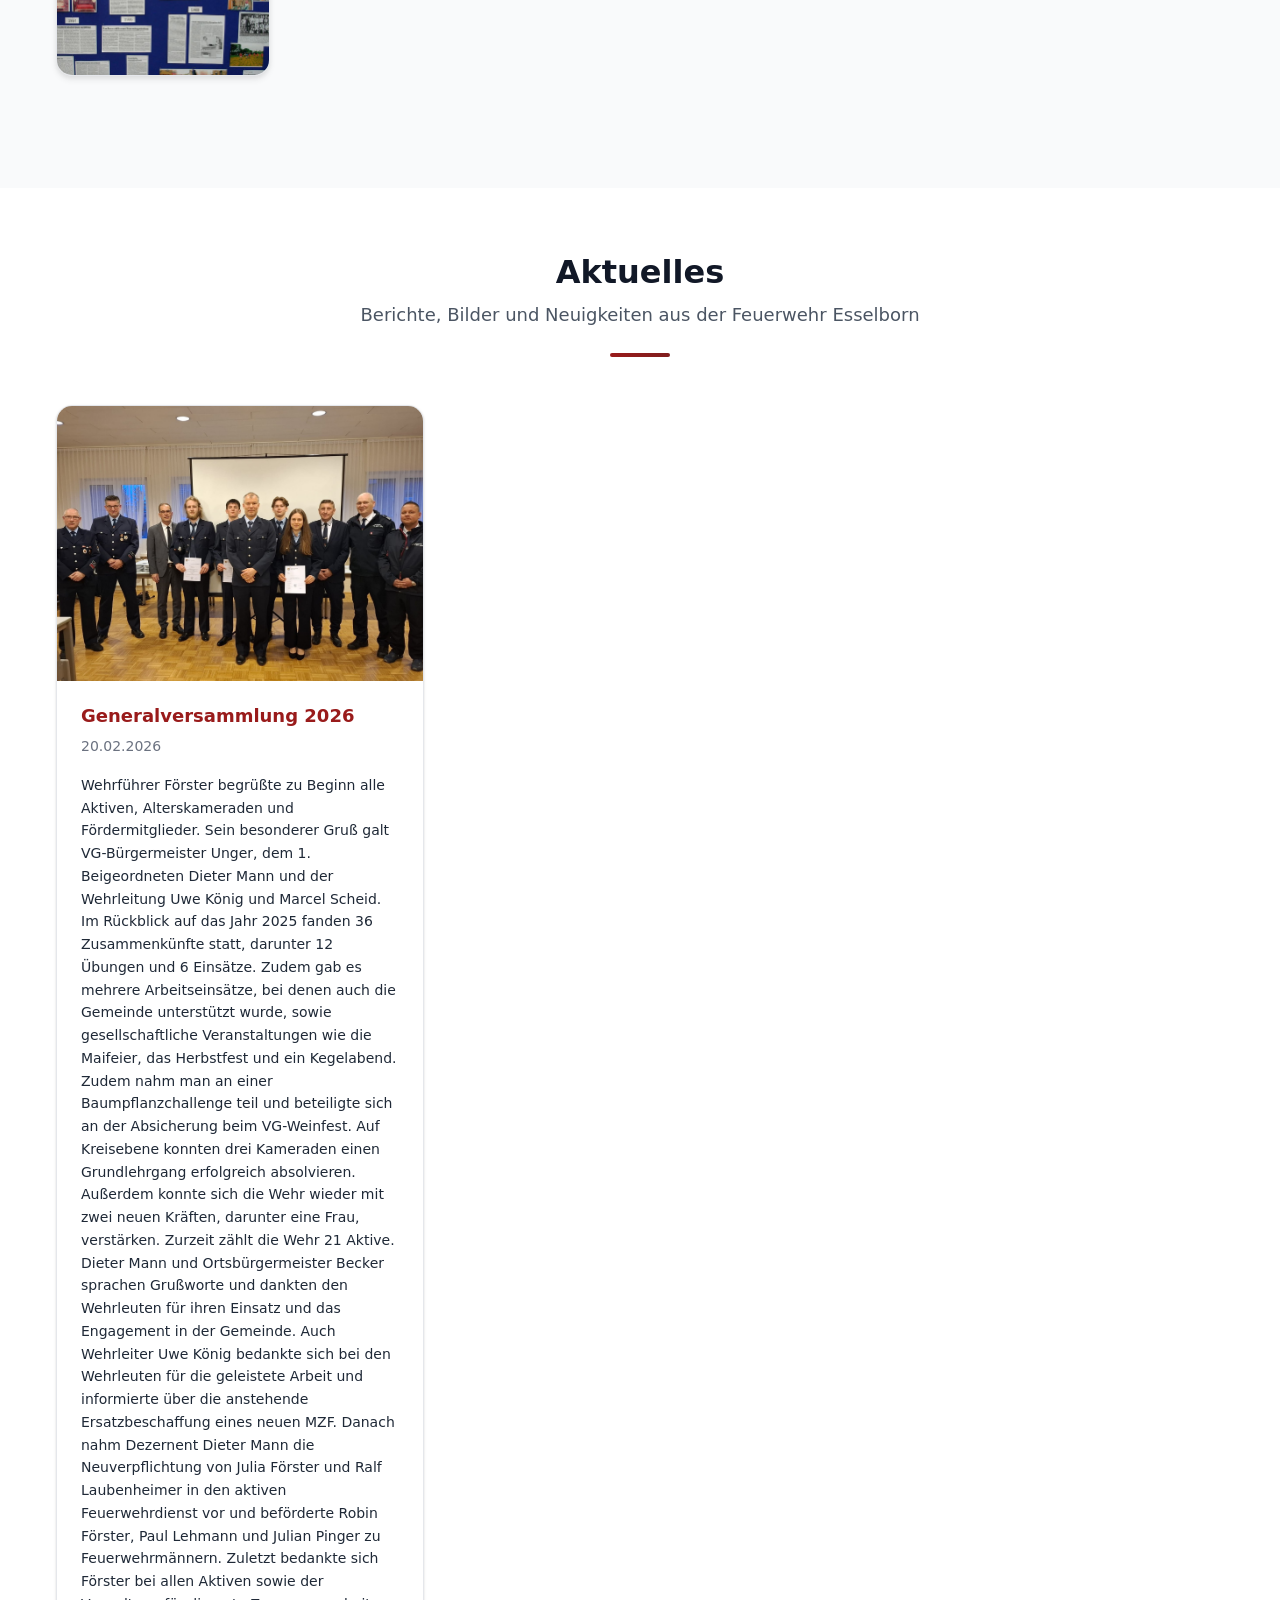
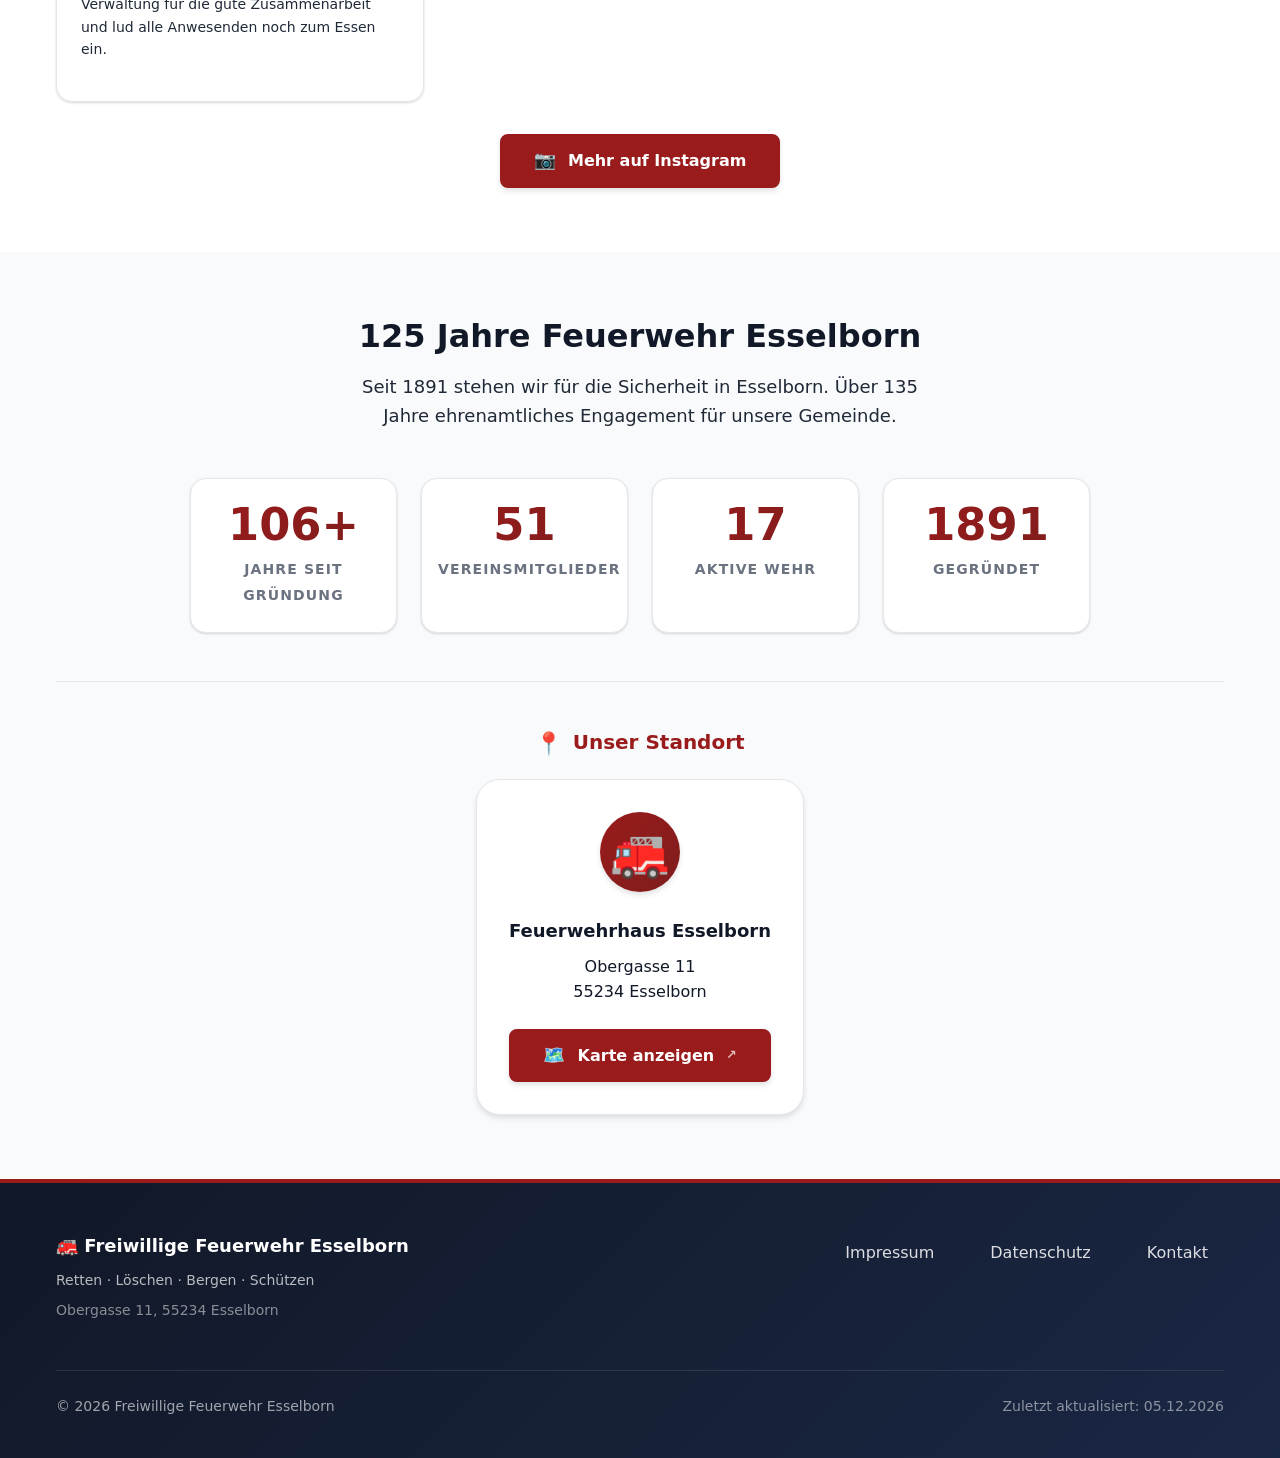
==== commit 588f3a72: "Website-Optimierung: 30 Punkte + Design-System Konsistenz - Einheitliches Design-System mit CSS-Vari" ====
--- a/index.html
+++ b/index.html
@@ -4,8 +4,8 @@
     <meta charset="UTF-8">
     <meta name="viewport" content="width=device-width, initial-scale=1.0">
     <meta name="description" content="Freiwillige Feuerwehr Esselborn - Retten, Löschen, Bergen, Schützen. Informieren Sie sich über unsere Mannschaft, Termine und Mitgliedschaft.">
-    <meta name="theme-color" content="#B91C1C">
-    
+    <meta name="theme-color" content="#991b1b">
+
     <!-- Open Graph / Social -->
     <meta property="og:title" content="Freiwillige Feuerwehr Esselborn">
     <meta property="og:description" content="Retten · Löschen · Bergen · Schützen. Seit 1891 für die Sicherheit unserer Gemeinde im Einsatz.">
@@ -14,28 +14,69 @@
     <meta property="og:image" content="https://feuerwehr-esselborn.de/img/og-image.svg">
     <meta property="og:locale" content="de_DE">
     <meta property="og:site_name" content="Freiwillige Feuerwehr Esselborn">
-    
+
     <!-- Twitter Card -->
     <meta name="twitter:card" content="summary_large_image">
     <meta name="twitter:title" content="Freiwillige Feuerwehr Esselborn">
     <meta name="twitter:description" content="Retten · Löschen · Bergen · Schützen. Seit 1891 für die Sicherheit unserer Gemeinde.">
-    
+
     <title>Freiwillige Feuerwehr Esselborn</title>
-    
+
     <link rel="icon" type="image/svg+xml" href="img/favicon.svg">
     <link rel="apple-touch-icon" href="img/apple-touch-icon.png">
-    
+    <link rel="canonical" href="https://feuerwehr-esselborn.de/">
+
     <link rel="preload" href="css/style.css" as="style">
     <link rel="stylesheet" href="css/style.css">
-    
-    <!-- Security/Privacy Meta-Tags -->
-    <meta http-equiv="Content-Security-Policy" content="default-src 'self'; script-src 'self'; style-src 'self' 'unsafe-inline'; img-src 'self' data:; font-src 'self'; connect-src 'self'; media-src 'self'; object-src 'none'; base-uri 'self'; form-action 'self';">
-    <meta name="referrer" content="strict-origin-when-cross-origin">
+
+    <!-- Structured Data: Organization -->
+    <script type="application/ld+json">
+    {
+        "@context": "https://schema.org",
+        "@type": "Organization",
+        "name": "Freiwillige Feuerwehr Esselborn",
+        "url": "https://feuerwehr-esselborn.de/",
+        "logo": "https://feuerwehr-esselborn.de/img/og-image.svg",
+        "foundingDate": "1891",
+        "description": "Freiwillige Feuerwehr Esselborn - Retten, Löschen, Bergen, Schützen seit 1891",
+        "address": {
+            "@type": "PostalAddress",
+            "streetAddress": "Obergasse 11",
+            "addressLocality": "Esselborn",
+            "postalCode": "55234",
+            "addressCountry": "DE"
+        },
+        "contactPoint": {
+            "@type": "ContactPoint",
+            "email": "feuerwehr@gemeinde-esselborn.de",
+            "contactType": "Wehrführung"
+        },
+        "sameAs": [
+            "https://www.instagram.com/feuerwehr_esselborn"
+        ]
+    }
+    </script>
+
+    <!-- Structured Data: BreadcrumbList -->
+    <script type="application/ld+json">
+    {
+        "@context": "https://schema.org",
+        "@type": "BreadcrumbList",
+        "itemListElement": [
+            {
+                "@type": "ListItem",
+                "position": 1,
+                "name": "Startseite",
+                "item": "https://feuerwehr-esselborn.de/"
+            }
+        ]
+    }
+    </script>
 </head>
 <body>
     <!-- Scroll Progress Bar -->
     <div class="scroll-progress" aria-hidden="true"></div>
-    
+
     <!-- Preloader -->
     <div id="preloader" class="preloader" aria-hidden="true">
         <div class="preloader-content">
@@ -43,38 +84,39 @@
             <span class="preloader-text">Wird geladen...</span>
         </div>
     </div>
-    
+
     <a href="#main-content" class="skip-link">Zum Hauptinhalt springen</a>
-    
+
     <header class="hero">
         <nav class="main-nav" aria-label="Hauptnavigation">
             <div class="container">
                 <a href="index.html" class="logo" aria-label="Freiwillige Feuerwehr Esselborn - Startseite">
                     Feuerwehr Esselborn
                 </a>
-                
+
                 <div class="nav-actions">
-                    <button class="dark-mode-toggle" id="theme-toggle" aria-label="Dark Mode umschalten">🌙</button>
-                    <button class="menu-toggle" 
-                            aria-label="Navigation öffnen" 
+                    <button class="dark-mode-toggle" id="theme-toggle" aria-label="Dark Mode umschalten" type="button">🌙</button>
+                    <button class="menu-toggle"
+                            aria-label="Navigation öffnen"
                             aria-expanded="false"
-                            aria-controls="nav-menu">
+                            aria-controls="nav-menu"
+                            type="button">
                         <span aria-hidden="true">☰</span>
                     </button>
                 </div>
-                
-                <ul class="nav-links" id="nav-menu" role="menubar" aria-label="Hauptnavigation">
-                    <li role="none"><a href="#mannschaft" role="menuitem" tabindex="0">Mannschaft</a></li>
-                    <li role="none"><a href="#termine" role="menuitem" tabindex="0">Termine</a></li>
-                    <li role="none"><a href="#galerie" role="menuitem" tabindex="0">Galerie</a></li>
-                    <li role="none"><a href="#aktuelles" role="menuitem" tabindex="0">Aktuelles</a></li>
-                    <li role="none"><a href="#mitglied" role="menuitem" tabindex="0">Mitglied werden</a></li>
-                    <li role="none"><a href="#jubilaeum" role="menuitem" tabindex="0">125 Jahre</a></li>
-                    <li role="none"><a href="legal/impressum.html" role="menuitem" tabindex="0">Impressum</a></li>
+
+                <ul class="nav-links" id="nav-menu">
+                    <li><a href="#mannschaft">Mannschaft</a></li>
+                    <li><a href="#termine">Termine</a></li>
+                    <li><a href="#galerie">Galerie</a></li>
+                    <li><a href="#aktuelles">Aktuelles</a></li>
+                    <li><a href="#mitglied">Mitglied werden</a></li>
+                    <li><a href="#jubilaeum">125 Jahre</a></li>
+                    <li><a href="legal/impressum.html">Impressum</a></li>
                 </ul>
             </div>
         </nav>
-        
+
         <div class="hero-content">
             <div class="container">
                 <h1>Freiwillige Feuerwehr Esselborn</h1>
@@ -82,15 +124,15 @@
                     Retten · Löschen · Bergen · Schützen
                 </p>
                 <p class="hero-text">
-                    Seit 1891 für die Sicherheit unserer Gemeinde im Einsatz. 
+                    Seit 1891 für die Sicherheit unserer Gemeinde im Einsatz.
                     Wir sind Ihre Freiwillige Feuerwehr in Esselborn.
                 </p>
                 <div class="hero-buttons">
                     <a href="#mitglied" class="btn btn-primary btn-large">
-                        ✨ Mitglied werden
+                        <span class="icon" aria-hidden="true">✨</span> Mitglied werden
                     </a>
                     <a href="#termine" class="btn btn-secondary">
-                        📅 Termine
+                        <span class="icon" aria-hidden="true">📅</span> Termine
                     </a>
                 </div>
             </div>
@@ -107,9 +149,30 @@
                         Engagierte Feuerwehrmänner und -frauen für Ihre Sicherheit
                     </p>
                 </div>
-                
+
                 <div id="mannschaft-container" class="mannschaft-grid">
-                    <p class="loading-text">Mannschaftsdaten werden geladen...</p>
+                    <!-- Skeleton Loader -->
+                    <div class="mitglied-card skeleton skeleton-card" aria-hidden="true">
+                        <div class="mitglied-bild skeleton" style="height:180px"></div>
+                        <div class="mitglied-info">
+                            <div class="skeleton skeleton-text skeleton-text-medium" style="margin:0 auto 0.5rem;width:70%"></div>
+                            <div class="skeleton skeleton-text skeleton-text-short" style="margin:0 auto;width:50%"></div>
+                        </div>
+                    </div>
+                    <div class="mitglied-card skeleton skeleton-card" aria-hidden="true">
+                        <div class="mitglied-bild skeleton" style="height:180px"></div>
+                        <div class="mitglied-info">
+                            <div class="skeleton skeleton-text skeleton-text-medium" style="margin:0 auto 0.5rem;width:70%"></div>
+                            <div class="skeleton skeleton-text skeleton-text-short" style="margin:0 auto;width:50%"></div>
+                        </div>
+                    </div>
+                    <div class="mitglied-card skeleton skeleton-card" aria-hidden="true">
+                        <div class="mitglied-bild skeleton" style="height:180px"></div>
+                        <div class="mitglied-info">
+                            <div class="skeleton skeleton-text skeleton-text-medium" style="margin:0 auto 0.5rem;width:70%"></div>
+                            <div class="skeleton skeleton-text skeleton-text-short" style="margin:0 auto;width:50%"></div>
+                        </div>
+                    </div>
                 </div>
             </div>
         </section>
@@ -123,31 +186,43 @@
                         Alle geplanten Übungen, Feste und Veranstaltungen der Feuerwehr Esselborn auf einen Blick
                     </p>
                 </div>
-                
+
                 <div class="termine-content">
                     <div id="termin-countdown" class="termin-countdown" style="display: none;">
-                        <div class="countdown-badge">
-                            <span class="countdown-icon">📅</span>
+                        <div class="countdown-badge" role="button" tabindex="0">
+                            <span class="countdown-icon" aria-hidden="true">📅</span>
                             <span class="countdown-text">Nächster Termin in <strong id="countdown-tage">0</strong> Tagen</span>
                             <span id="countdown-termin" class="countdown-termin"></span>
                         </div>
                     </div>
                     <div id="termine-container">
-                        <p class="loading-text">Termine werden geladen...</p>
-                    </div>
-                    
+                        <!-- Skeleton Loader -->
+                        <div class="termin-card skeleton" aria-hidden="true">
+                            <div class="skeleton skeleton-text skeleton-text-medium" style="width:60%;margin-bottom:0.5rem"></div>
+                            <div class="skeleton skeleton-text skeleton-text-short" style="width:40%"></div>
+                        </div>
+                        <div class="termin-card skeleton" aria-hidden="true">
+                            <div class="skeleton skeleton-text skeleton-text-medium" style="width:55%;margin-bottom:0.5rem"></div>
+                            <div class="skeleton skeleton-text skeleton-text-short" style="width:35%"></div>
+                        </div>
+                        <div class="termin-card skeleton" aria-hidden="true">
+                            <div class="skeleton skeleton-text skeleton-text-medium" style="width:65%;margin-bottom:0.5rem"></div>
+                            <div class="skeleton skeleton-text skeleton-text-short" style="width:45%"></div>
+                        </div>
+                    </div>
+
                     <div class="kalender-abo-section">
                         <div class="kalender-card">
-                            <div class="kalender-icon">📅</div>
+                            <div class="kalender-icon" aria-hidden="true">📅</div>
                             <h3 class="kalender-abo-titel">Termine im Kalender</h3>
                             <p class="kalender-beschreibung">
                                 Laden Sie alle Feuerwehr-Termine 2026 direkt in Ihren Kalender.
                                 Unterstützt Outlook, Google Calendar und Apple Kalender.
                             </p>
-                            <a href="data/termine-2026.ics" 
+                            <a href="data/termine-2026.ics"
                                class="btn btn-primary kalender-link"
                                download="Feuerwehr-Esselborn-2026.ics">
-                                📥 Termine 2026 herunterladen
+                                <span class="icon" aria-hidden="true">📥</span> Termine 2026 herunterladen
                             </a>
                             <p class="kalender-hinweis">
                                 Dateiformat: iCalendar (.ics)
@@ -164,16 +239,16 @@
                 <div class="section-title">
                     <h2 id="mitglied-heading">Mitglied werden</h2>
                 </div>
-                
+
                 <div class="mitglied-grid">
                     <div class="mitglied-art">
                         <h3>Als Feuerwehrmann/-frau</h3>
                         <p class="mitglied-intro">
-                            Jeder, der daran interessiert ist, uns aktiv zu unterstützen, ist herzlich eingeladen 
+                            Jeder, der daran interessiert ist, uns aktiv zu unterstützen, ist herzlich eingeladen
                             im Rahmen einer Übung unsere Feuerwehr kennenzulernen.
                         </p>
                         <p class="mitglied-text">
-                            Wir suchen motivierte Menschen, die sich für den Brandschutz und die Hilfeleistung 
+                            Wir suchen motivierte Menschen, die sich für den Brandschutz und die Hilfeleistung
                             in unserer Gemeinde engagieren möchten.
                         </p>
                         <ul class="mitglied-liste">
@@ -186,24 +261,24 @@
                             Um Mitglied zu werden, füllen Sie bitte den Mitgliedsantrag aus und senden Sie ihn an den Verein:
                         </p>
                         <a href="mailto:feuerwehr@gemeinde-esselborn.de?subject=Mitgliedsanfrage%20aktive%20Feuerwehr" class="btn btn-primary">
-                            ✉️ E-Mail senden
+                            <span class="icon" aria-hidden="true">✉️</span> E-Mail senden
                         </a>
                     </div>
-                    
+
                     <div class="mitglied-art">
                         <h3>Förderverein</h3>
                         <p class="foerderverein-intro">
-                            Unterstützen Sie unsere Arbeit auch ohne aktiven Einsatzdienst. 
+                            Unterstützen Sie unsere Arbeit auch ohne aktiven Einsatzdienst.
                             Als Mitglied im Förderverein helfen Sie uns finanziell und ideell.
                         </p>
-                        
+
                         <div class="foerderverein-details">
                             <h4 class="foerderverein-subtitle">Was ist der Förderverein?</h4>
                             <p class="foerderverein-text">
-                                Der Förderverein wurde 2011 von Esselborner Bürgern und Feuerwehrkameraden gegründet. 
+                                Der Förderverein wurde 2011 von Esselborner Bürgern und Feuerwehrkameraden gegründet.
                                 Als gemeinnütziger Verein unterstützen wir die Feuerwehr materiell und ideell.
                             </p>
-                            
+
                             <h4 class="foerderverein-subtitle">Unsere Ziele</h4>
                             <ul class="foerderverein-liste">
                                 <li>Einsatzbereitschaft und Kameradschaft stärken</li>
@@ -211,24 +286,24 @@
                                 <li>Neue Mitglieder für die Feuerwehr gewinnen</li>
                                 <li>Den Feuerwehrgedanken pflegen und fördern</li>
                             </ul>
-                            
+
                             <h4 class="foerderverein-subtitle">Warum Mitglied werden?</h4>
                             <p class="foerderverein-text">
-                                Mit Ihrem Beitrag unterstützen Sie die Einsatzbereitschaft und das Fortbestehen 
-                                der Feuerwehr in Esselborn. Sie würdigen damit die ehrenamtliche Arbeit 
+                                Mit Ihrem Beitrag unterstützen Sie die Einsatzbereitschaft und das Fortbestehen
+                                der Feuerwehr in Esselborn. Sie würdigen damit die ehrenamtliche Arbeit
                                 unserer Feuerwehrfrauen und -männer für den Brandschutz und das Gemeinwohl.
                             </p>
                         </div>
-                        
+
                         <div class="steuervorteil-box">
                             <p class="steuervorteil-titel">Steuervorteil & Spendenbescheinigungen</p>
                             <p class="steuervorteil-text">
-                                Sowohl die Mitgliedsbeiträge, wie auch Spenden an den Förderverein der Freiwilligen Feuerwehr 
-                                Esselborn, sind – durch die Anerkennung der Gemeinnützigkeit – steuerlich absetzbar. 
+                                Sowohl die Mitgliedsbeiträge, wie auch Spenden an den Förderverein der Freiwilligen Feuerwehr
+                                Esselborn, sind – durch die Anerkennung der Gemeinnützigkeit – steuerlich absetzbar.
                                 Spendenbescheinigungen können auf Wunsch ausgestellt werden.
                             </p>
                         </div>
-                        
+
                         <div class="kontakt-box foerderverein-kontakt">
                             <p class="kontakt-titel">Förderverein der Freiwilligen Feuerwehr Esselborn e.V.</p>
                             <address>
@@ -255,60 +330,120 @@
                         Impressionen aus dem Feuerwehralltag in Esselborn
                     </p>
                 </div>
-                
+
                 <div class="galerie-grid">
                     <figure class="galerie-item">
-                        <img src="img/feuerwehr-maibaumstellen.jpg" alt="Feuerwehrkameraden beim traditionellen Maibaumstellen in Esselborn" loading="lazy" tabindex="0">
+                        <img src="img/feuerwehr-maibaumstellen.jpg"
+                             alt="Feuerwehrkameraden beim traditionellen Maibaumstellen in Esselborn"
+                             loading="lazy"
+                             width="400"
+                             height="220">
                         <figcaption>Maibaumstellen</figcaption>
                     </figure>
                     <figure class="galerie-item">
-                        <img src="img/feuerwehr-autos-geraetehaus.jpg" alt="Feuerwehrfahrzeuge vor dem Gerätehaus in Esselborn" loading="lazy" tabindex="0">
+                        <img src="img/feuerwehr-autos-geraetehaus.jpg"
+                             alt="Feuerwehrfahrzeuge vor dem Gerätehaus in Esselborn"
+                             loading="lazy"
+                             width="400"
+                             height="220">
                         <figcaption>Gerätehaus und Fahrzeuge</figcaption>
                     </figure>
                     <figure class="galerie-item">
-                        <img src="img/feuerwehr-knutfeuer.jpg" alt="Feuerwehr bei der traditionellen Knutfeuer-Veranstaltung" loading="lazy" tabindex="0">
+                        <img src="img/feuerwehr-knutfeuer.jpg"
+                             alt="Feuerwehr bei der traditionellen Knutfeuer-Veranstaltung"
+                             loading="lazy"
+                             width="400"
+                             height="220">
                         <figcaption>Knutfeuer</figcaption>
                     </figure>
                     <figure class="galerie-item">
-                        <img src="img/feuerwehr-leiterstellen.jpg" alt="Übung Leiter anlegen mit der Drehleiter" loading="lazy" tabindex="0">
+                        <img src="img/feuerwehr-leiterstellen.jpg"
+                             alt="Übung Leiter anlegen mit der Drehleiter"
+                             loading="lazy"
+                             width="400"
+                             height="220">
                         <figcaption>Leiterstell-Übung</figcaption>
                     </figure>
                 </div>
-                
+
                 <h3 class="galerie-subtitle">125-Jahr-Feier 2024</h3>
                 <div class="galerie-grid galerie-small">
                     <figure class="galerie-item">
-                        <img src="img/125/jubilaeum-0.jpg" alt="125-Jahr-Feier: Festzelt mit Feuerwehrfahnen" loading="lazy" tabindex="0">
-                    </figure>
-                    <figure class="galerie-item">
-                        <img src="img/125/jubilaeum-1.jpg" alt="125-Jahr-Feier: Ehrengäste bei der Feierstunde" loading="lazy" tabindex="0">
-                    </figure>
-                    <figure class="galerie-item">
-                        <img src="img/125/jubilaeum-2.jpg" alt="125-Jahr-Feier: Musikkapelle beim Festumzug" loading="lazy" tabindex="0">
-                    </figure>
-                    <figure class="galerie-item">
-                        <img src="img/125/jubilaeum-3.jpg" alt="125-Jahr-Feier: Historische Feuerwehrfahrzeuge" loading="lazy" tabindex="0">
-                    </figure>
-                    <figure class="galerie-item">
-                        <img src="img/125/jubilaeum-4.jpg" alt="125-Jahr-Feier: Feuerwehr bei der Vorführung" loading="lazy" tabindex="0">
-                    </figure>
-                    <figure class="galerie-item">
-                        <img src="img/125/jubilaeum-5.jpg" alt="125-Jahr-Feier: Kinder bei der Feuerwehr-Übung" loading="lazy" tabindex="0">
-                    </figure>
-                    <figure class="galerie-item">
-                        <img src="img/125/jubilaeum-6.jpg" alt="125-Jahr-Feier: Gemeinschaftsfoto der Mannschaft" loading="lazy" tabindex="0">
-                    </figure>
-                    <figure class="galerie-item">
-                        <img src="img/125/jubilaeum-7.jpg" alt="125-Jahr-Feier: Festabend mit Musik" loading="lazy" tabindex="0">
-                    </figure>
-                    <figure class="galerie-item">
-                        <img src="img/125/jubilaeum-8.jpg" alt="125-Jahr-Feier: Ehrung langjähriger Mitglieder" loading="lazy" tabindex="0">
-                    </figure>
-                    <figure class="galerie-item">
-                        <img src="img/125/jubilaeum-9.jpg" alt="125-Jahr-Feier: Fahnenweihe mit Festgästen" loading="lazy" tabindex="0">
-                    </figure>
-                    <figure class="galerie-item">
-                        <img src="img/125/jubilaeum-10.jpg" alt="125-Jahr-Feier: Abschlussfeuerwerk" loading="lazy" tabindex="0">
+                        <img src="img/125/jubilaeum-0.jpg"
+                             alt="125-Jahr-Feier: Festzelt mit Feuerwehrfahnen"
+                             loading="lazy"
+                             width="300"
+                             height="160">
+                    </figure>
+                    <figure class="galerie-item">
+                        <img src="img/125/jubilaeum-1.jpg"
+                             alt="125-Jahr-Feier: Ehrengäste bei der Feierstunde"
+                             loading="lazy"
+                             width="300"
+                             height="160">
+                    </figure>
+                    <figure class="galerie-item">
+                        <img src="img/125/jubilaeum-2.jpg"
+                             alt="125-Jahr-Feier: Musikkapelle beim Festumzug"
+                             loading="lazy"
+                             width="300"
+                             height="160">
+                    </figure>
+                    <figure class="galerie-item">
+                        <img src="img/125/jubilaeum-3.jpg"
+                             alt="125-Jahr-Feier: Historische Feuerwehrfahrzeuge"
+                             loading="lazy"
+                             width="300"
+                             height="160">
+                    </figure>
+                    <figure class="galerie-item">
+                        <img src="img/125/jubilaeum-4.jpg"
+                             alt="125-Jahr-Feier: Feuerwehr bei der Vorführung"
+                             loading="lazy"
+                             width="300"
+                             height="160">
+                    </figure>
+                    <figure class="galerie-item">
+                        <img src="img/125/jubilaeum-5.jpg"
+                             alt="125-Jahr-Feier: Kinder bei der Feuerwehr-Übung"
+                             loading="lazy"
+                             width="300"
+                             height="160">
+                    </figure>
+                    <figure class="galerie-item">
+                        <img src="img/125/jubilaeum-6.jpg"
+                             alt="125-Jahr-Feier: Gemeinschaftsfoto der Mannschaft"
+                             loading="lazy"
+                             width="300"
+                             height="160">
+                    </figure>
+                    <figure class="galerie-item">
+                        <img src="img/125/jubilaeum-7.jpg"
+                             alt="125-Jahr-Feier: Festabend mit Musik"
+                             loading="lazy"
+                             width="300"
+                             height="160">
+                    </figure>
+                    <figure class="galerie-item">
+                        <img src="img/125/jubilaeum-8.jpg"
+                             alt="125-Jahr-Feier: Ehrung langjähriger Mitglieder"
+                             loading="lazy"
+                             width="300"
+                             height="160">
+                    </figure>
+                    <figure class="galerie-item">
+                        <img src="img/125/jubilaeum-9.jpg"
+                             alt="125-Jahr-Feier: Fahnenweihe mit Festgästen"
+                             loading="lazy"
+                             width="300"
+                             height="160">
+                    </figure>
+                    <figure class="galerie-item">
+                        <img src="img/125/jubilaeum-10.jpg"
+                             alt="125-Jahr-Feier: Abschlussfeuerwerk"
+                             loading="lazy"
+                             width="300"
+                             height="160">
                     </figure>
                 </div>
             </div>
@@ -323,17 +458,31 @@
                         Berichte, Bilder und Neuigkeiten aus der Feuerwehr Esselborn
                     </p>
                 </div>
-                
+
                 <div class="newsletter-grid" id="newsletter-container">
-                    <p class="loading-text">Beiträge werden geladen...</p>
-                </div>
-                
+                    <!-- Skeleton Loader -->
+                    <div class="newsletter-card skeleton" aria-hidden="true">
+                        <div class="newsletter-bild skeleton" style="aspect-ratio:4/3"></div>
+                        <div class="newsletter-content">
+                            <div class="skeleton skeleton-text skeleton-text-medium" style="margin-bottom:0.5rem"></div>
+                            <div class="skeleton skeleton-text skeleton-text-short" style="width:30%"></div>
+                        </div>
+                    </div>
+                    <div class="newsletter-card skeleton" aria-hidden="true">
+                        <div class="newsletter-bild skeleton" style="aspect-ratio:4/3"></div>
+                        <div class="newsletter-content">
+                            <div class="skeleton skeleton-text skeleton-text-medium" style="margin-bottom:0.5rem"></div>
+                            <div class="skeleton skeleton-text skeleton-text-short" style="width:30%"></div>
+                        </div>
+                    </div>
+                </div>
+
                 <div class="instagram-link-section">
-                    <a href="https://www.instagram.com/feuerwehr_esselborn" 
+                    <a href="https://www.instagram.com/feuerwehr_esselborn"
                        class="btn btn-primary instagram-link"
                        target="_blank"
                        rel="noopener noreferrer">
-                        📷 Mehr auf Instagram
+                        <span class="icon" aria-hidden="true">📷</span> Mehr auf Instagram
                     </a>
                 </div>
             </div>
@@ -344,21 +493,21 @@
             <div class="container jubilaeum-container">
                 <h2 id="jubilaeum-heading">125 Jahre Feuerwehr Esselborn</h2>
                 <p class="jubilaeum-text">
-                    Seit 1891 stehen wir für die Sicherheit in Esselborn. Über 135 Jahre ehrenamtliches Engagement 
+                    Seit 1891 stehen wir für die Sicherheit in Esselborn. Über 135 Jahre ehrenamtliches Engagement
                     für unsere Gemeinde.
                 </p>
-                
+
                 <div class="stats-grid">
                     <div class="stat">
-                        <span id="jahre-count" class="stat-number">0</span>
+                        <span id="jahre-count" class="stat-number" data-target="135" data-suffix="+">&nbsp;</span>
                         <span class="stat-label">Jahre seit Gründung</span>
                     </div>
                     <div class="stat">
-                        <span id="mitglieder-count" class="stat-number">0</span>
+                        <span id="mitglieder-count" class="stat-number" data-target="65">&nbsp;</span>
                         <span class="stat-label">Vereinsmitglieder</span>
                     </div>
                     <div class="stat">
-                        <span id="aktive-count" class="stat-number">0</span>
+                        <span id="aktive-count" class="stat-number" data-target="0" data-fallback="–">&nbsp;</span>
                         <span class="stat-label">aktive Wehr</span>
                     </div>
                     <div class="stat">
@@ -366,11 +515,11 @@
                         <span class="stat-label">gegründet</span>
                     </div>
                 </div>
-                
+
                 <div class="standort-section">
-                    <h3 class="standort-titel">📍 Unser Standort</h3>
+                    <h3 class="standort-titel"><span class="icon" aria-hidden="true">📍</span> Unser Standort</h3>
                     <div class="standort-card">
-                        <div class="standort-icon">🚒</div>
+                        <div class="standort-icon" aria-hidden="true">🚒</div>
                         <div class="standort-details">
                             <p class="standort-name">Feuerwehrhaus Esselborn</p>
                             <address class="standort-adresse">
@@ -378,12 +527,12 @@
                                 55234 Esselborn
                             </address>
                         </div>
-                        <a href="https://www.openstreetmap.org/?mlat=49.714445&mlon=8.118250#map=19/49.714445/8.118250" 
+                        <a href="https://www.openstreetmap.org/?mlat=49.714445&mlon=8.118250#map=19/49.714445/8.118250"
                            class="btn btn-primary standort-link"
                            target="_blank"
                            rel="noopener noreferrer"
                            aria-label="Standort auf OpenStreetMap anzeigen (öffnet in neuem Tab)">
-                            🗺️ Karte anzeigen
+                            <span class="icon" aria-hidden="true">🗺️</span> Karte anzeigen
                             <span class="external-link-icon" aria-hidden="true">↗</span>
                         </a>
                     </div>
@@ -417,16 +566,19 @@
         </div>
     </footer>
 
-    
-    <!-- Lightbox für Galerie -->
-    <div id="lightbox" class="lightbox" aria-hidden="true" role="dialog" aria-label="Bild vergrößert">
-        <button class="lightbox-close" aria-label="Schließen">&times;</button>
-        <button class="lightbox-prev" aria-label="Vorheriges Bild">&#10094;</button>
-        <button class="lightbox-next" aria-label="Nächstes Bild">&#10095;</button>
-        <img id="lightbox-img" src="[data-uri]" alt="">
+    <!-- Lightbox -->
+    <div id="lightbox" class="lightbox" aria-hidden="true" role="dialog" aria-modal="true" aria-label="Bild vergrößert">
+        <button class="lightbox-close" aria-label="Schließen" type="button">&times;</button>
+        <button class="lightbox-prev" aria-label="Vorheriges Bild" type="button">&#10094;</button>
+        <button class="lightbox-next" aria-label="Nächstes Bild" type="button">&#10095;</button>
+        <img id="lightbox-img"
+             src="[data-uri]"
+             alt=""
+             width="800"
+             height="600">
         <div id="lightbox-caption" class="lightbox-caption"></div>
     </div>
-    
+
     <script src="js/main.js"></script>
 </body>
 </html>
--- a/css/style.css
+++ b/css/style.css
@@ -1,128 +1,170 @@
 /**
  * Feuerwehr Esselborn - Modernes CSS
  * Fokus: Barrierearmut, Performance, Wartungsarmut
- * Keine externen Abhängigkeiten
+ * Keine externen Abhaengigkeiten
+ * WCAG 2.1 AA konform
  */
 
-/* === CSS-Variablen für einfache Wartung === */
+/* === CSS-Variablen: Einheitliches Design-System === */
 :root {
-  /* Farben - WCAG AA kontrastreiche Kombinationen */
-  --color-primary: #B91C1C;        /* Feuerwehr-Rot (4.5:1 auf Weiß) */
-  --color-primary-dark: #7F1D1D;     /* Dunkelrot für Hover */
-  --color-text: #1F2937;             /* Dunkelgrau statt Schwarz (besseres Lesen) */
-  --color-text-light: #6B7280;       /* Hellgrau für Sekundärtext */
-  --color-background: #FFFFFF;         /* Weiß */
-  --color-background-alt: #F9FAFB;   /* Hellgrau für Sections */
-  --color-border: #E5E7EB;           /* Grau für Rahmen */
-  
-  /* Abstände - konsistentes 8px-Raster */
-  --space-xs: 0.5rem;    /* 8px */
-  --space-sm: 1rem;      /* 16px */
-  --space-md: 1.5rem;  /* 24px */
-  --space-lg: 2rem;    /* 32px */
-  --space-xl: 3rem;    /* 48px */
-  
+  /* Primaere Farbpalette */
+  --ffw-rot: #991b1b;
+  --ffw-rot-hell: #b91c1c;
+  --ffw-rot-dunkel: #7f1d1d;
+  --ffw-rot-sehr-dunkel: #450a0a;
+
+  /* Kontrastfarben */
+  --kontrast-dunkel: #1f2937;
+  --kontrast-sehr-dunkel: #111827;
+  --kontrast-hell: #ffffff;
+
+  /* Neutrale Grautoene */
+  --grau-50: #f9fafb;
+  --grau-100: #f3f4f6;
+  --grau-200: #e5e7eb;
+  --grau-300: #d1d5db;
+  --grau-400: #9ca3af;
+  --grau-500: #6b7280;
+  --grau-600: #4b5563;
+  --grau-700: #374151;
+  --grau-800: #1f2937;
+  --grau-900: #111827;
+
+  /* Alias */
+  --color-primary: var(--ffw-rot);
+  --color-primary-dark: var(--ffw-rot-dunkel);
+  --color-text: var(--kontrast-dunkel);
+  --color-text-light: var(--grau-500);
+  --color-background: var(--kontrast-hell);
+  --color-background-alt: var(--grau-50);
+  --color-border: var(--grau-200);
+
+  /* Alpha-Varianten der Primaerfarbe */
+  --ffw-rot-05: rgba(153, 27, 27, 0.05);
+  --ffw-rot-06: rgba(153, 27, 27, 0.06);
+  --ffw-rot-08: rgba(153, 27, 27, 0.08);
+  --ffw-rot-10: rgba(153, 27, 27, 0.10);
+  --ffw-rot-15: rgba(153, 27, 27, 0.15);
+  --ffw-rot-20: rgba(153, 27, 27, 0.20);
+  --ffw-rot-30: rgba(153, 27, 27, 0.30);
+
+  /* Abstaende - 8px-Raster */
+  --space-xs: 0.5rem;
+  --space-sm: 1rem;
+  --space-md: 1.5rem;
+  --space-lg: 2rem;
+  --space-xl: 3rem;
+  --space-2xl: 4rem;
+
   /* Schrift */
   --font-family: system-ui, -apple-system, BlinkMacSystemFont, 'Segoe UI', Roboto, sans-serif;
+  --font-size-xs: 0.75rem;
   --font-size-sm: 0.875rem;
   --font-size-base: 1rem;
   --font-size-lg: 1.125rem;
   --font-size-xl: 1.25rem;
   --font-size-2xl: 1.5rem;
   --font-size-3xl: 2rem;
-  
-  /* Breakpoints */
-  --breakpoint-sm: 640px;
-  --breakpoint-md: 768px;
-  --breakpoint-lg: 1024px;
-  
-  /* Sonstiges */
+  --font-size-4xl: 2.5rem;
+
+  /* Zeilenhoehen */
+  --leading-tight: 1.25;
+  --leading-normal: 1.5;
+  --leading-relaxed: 1.625;
+  --leading-loose: 1.75;
+
+  /* Radien */
+  --radius-sm: 0.25rem;
   --radius: 0.5rem;
+  --radius-md: 0.75rem;
+  --radius-lg: 1rem;
+  --radius-xl: 1.5rem;
+
+  /* Schatten */
   --shadow-sm: 0 1px 2px rgba(0,0,0,0.05);
-  --shadow: 0 4px 6px rgba(0,0,0,0.1);
-  --shadow-lg: 0 10px 15px rgba(0,0,0,0.1);
-  
-  /* Animationen - aber respektieren prefers-reduced-motion */
+  --shadow: 0 1px 3px rgba(0,0,0,0.1), 0 1px 2px rgba(0,0,0,0.06);
+  --shadow-md: 0 4px 6px rgba(0,0,0,0.07), 0 2px 4px rgba(0,0,0,0.05);
+  --shadow-lg: 0 10px 15px rgba(0,0,0,0.07), 0 4px 6px rgba(0,0,0,0.05);
+  --shadow-xl: 0 20px 25px rgba(0,0,0,0.07), 0 8px 10px rgba(0,0,0,0.04);
+
+  /* Uebergaenge */
   --transition-fast: 150ms ease;
-  --transition: 300ms ease;
-}
-
-/* === Reset & Basis === */
-*, *::before, *::after {
-  box-sizing: border-box;
-  margin: 0;
-  padding: 0;
-}
-
-html {
-  scroll-behavior: smooth;
-  font-size: 16px;
-}
-
+  --transition: 250ms ease;
+  --transition-slow: 350ms ease;
+}
+
+/* === prefers-reduced-motion === */
 @media (prefers-reduced-motion: reduce) {
-  html {
-    scroll-behavior: auto;
-  }
-  
   *, *::before, *::after {
     animation-duration: 0.01ms !important;
     animation-iteration-count: 1 !important;
     transition-duration: 0.01ms !important;
+    scroll-behavior: auto !important;
   }
+}
+
+/* === Reset & Basis === */
+*, *::before, *::after { box-sizing: border-box; margin: 0; padding: 0; }
+
+html {
+  scroll-behavior: smooth;
+  font-size: 16px;
+  -webkit-text-size-adjust: 100%;
 }
 
 body {
   font-family: var(--font-family);
   font-size: var(--font-size-base);
-  line-height: 1.6;
+  line-height: var(--leading-relaxed);
   color: var(--color-text);
   background: var(--color-background);
-}
+  -webkit-font-smoothing: antialiased;
+  -moz-osx-font-smoothing: grayscale;
+}
+
+/* === Fokus-Stile === */
+:focus-visible {
+  outline: 3px solid var(--ffw-rot);
+  outline-offset: 2px;
+  border-radius: var(--radius-sm);
+}
+
+:focus:not(:focus-visible) { outline: none; }
 
 /* === Typografie === */
 h1, h2, h3, h4, h5, h6 {
-  line-height: 1.2;
+  line-height: var(--leading-tight);
   font-weight: 700;
-  color: var(--color-text);
+  color: var(--kontrast-sehr-dunkel);
   margin-bottom: var(--space-sm);
-}
-
-h1 { font-size: var(--font-size-3xl); color: #111827; }
-h2 { font-size: var(--font-size-2xl); color: #111827; }
-h3 { font-size: var(--font-size-xl); color: #111827; }
-h4 { font-size: var(--font-size-lg); color: #111827; }
-
-/* Responsive Typography */
+  text-wrap: balance;
+}
+
+h1 { font-size: var(--font-size-4xl); }
+h2 { font-size: var(--font-size-3xl); }
+h3 { font-size: var(--font-size-xl); }
+h4 { font-size: var(--font-size-lg); }
+
 @media (max-width: 640px) {
-  h1 { font-size: 1.75rem; }
-  h2 { font-size: 1.5rem; }
-  h3 { font-size: 1.25rem; }
-}
-
-p {
-  margin-bottom: var(--space-sm);
-  max-width: 65ch; /* Optimale Leselänge */
-}
-
-/* === Links - deutlich erkennbar === */
+  h1 { font-size: var(--font-size-3xl); }
+  h2 { font-size: var(--font-size-2xl); }
+  h3 { font-size: var(--font-size-lg); }
+  h4 { font-size: var(--font-size-base); }
+}
+
+p { margin-bottom: var(--space-sm); max-width: 65ch; }
+
+/* === Links === */
 a {
-  color: var(--color-primary);
+  color: var(--ffw-rot);
   text-decoration: underline;
   text-underline-offset: 0.15em;
-  transition: color var(--transition-fast);
-}
-
-a:hover,
-a:focus {
-  color: var(--color-primary-dark);
-  text-decoration-thickness: 2px;
-}
-
-a:focus-visible {
-  outline: 3px solid var(--color-primary);
-  outline-offset: 2px;
-  border-radius: 2px;
-}
+  text-decoration-thickness: 1px;
+  transition: color var(--transition-fast), text-decoration-thickness var(--transition-fast);
+}
+
+a:hover { color: var(--ffw-rot-dunkel); text-decoration-thickness: 2px; }
+a:active { color: var(--ffw-rot-sehr-dunkel); }
 
 /* === Layout === */
 .container {
@@ -132,74 +174,89 @@
   padding: 0 var(--space-sm);
 }
 
-/* === Navigation - Tastaturbedienbar === */
+@media (max-width: 480px) {
+  .container { padding: 0 var(--space-xs); }
+}
+
+/* === Skip-Link === */
+.skip-link {
+  position: absolute;
+  top: -100%;
+  left: var(--space-sm);
+  background: var(--ffw-rot);
+  color: white;
+  padding: var(--space-sm) var(--space-md);
+  text-decoration: none;
+  font-weight: 600;
+  border-radius: var(--radius);
+  z-index: 10001;
+  transition: top var(--transition-fast);
+}
+
+.skip-link:focus { top: var(--space-sm); }
+
+/* === Navigation === */
 .main-nav {
   position: fixed;
-  top: 0;
-  left: 0;
-  right: 0;
-  background: rgba(255,255,255,0.98);
-  backdrop-filter: blur(8px);
+  top: 0; left: 0; right: 0;
+  background: rgba(255,255,255,0.97);
+  backdrop-filter: blur(12px);
+  -webkit-backdrop-filter: blur(12px);
   box-shadow: var(--shadow);
   z-index: 1000;
   padding: var(--space-sm) 0;
-}
+  transition: box-shadow var(--transition);
+}
+
+.main-nav.scrolled { box-shadow: var(--shadow-lg); }
 
 .main-nav .container {
   display: flex;
   justify-content: space-between;
   align-items: center;
+  gap: var(--space-sm);
 }
 
 .logo {
   font-size: var(--font-size-lg);
   font-weight: 700;
-  color: var(--color-primary);
+  color: var(--ffw-rot);
   text-decoration: none;
   min-height: 44px;
   display: inline-flex;
   align-items: center;
-}
-
-.logo:focus-visible {
-  outline: 3px solid var(--color-primary);
-  outline-offset: 2px;
-  border-radius: 2px;
-}
-
-.nav-links {
-  display: flex;
-  list-style: none;
-  gap: var(--space-lg);
-}
-
-.nav-links a {
-  color: var(--color-text);
-  font-weight: 500;
-  text-decoration: none;
-  padding: var(--space-xs) var(--space-sm);
+  flex-shrink: 0;
+}
+
+.logo:hover { color: var(--ffw-rot-dunkel); }
+
+.nav-actions {
+  display: flex;
+  align-items: center;
+  gap: var(--space-xs);
+  margin-left: auto;
+}
+
+.dark-mode-toggle {
+  background: none;
+  border: 2px solid var(--color-border);
+  padding: var(--space-xs);
+  border-radius: var(--radius);
+  cursor: pointer;
+  font-size: 1.25rem;
   min-height: 44px;
+  min-width: 44px;
   display: inline-flex;
   align-items: center;
-  border-radius: var(--radius);
-}
-
-.nav-links a:hover,
-.nav-links a:focus-visible {
-  color: var(--color-primary);
-  text-decoration: underline;
-  background: rgba(185, 28, 28, 0.05);
-  outline: 2px solid var(--color-primary);
-  outline-offset: 0;
-}
-
-.nav-links a[aria-current="page"] {
-  color: var(--color-primary);
-  text-decoration: underline;
-  font-weight: 600;
-}
-
-/* Mobile Menu Toggle */
+  justify-content: center;
+  transition: border-color var(--transition-fast), background var(--transition-fast);
+}
+
+.dark-mode-toggle:hover {
+  border-color: var(--ffw-rot);
+  background: var(--ffw-rot-05);
+}
+
 .menu-toggle {
   display: none;
   background: var(--color-background);
@@ -212,58 +269,70 @@
   min-width: 44px;
   font-size: 1.5rem;
   line-height: 1;
-}
-
-.menu-toggle:focus-visible {
-  outline: 3px solid var(--color-primary);
-  outline-offset: 2px;
-}
+  transition: all var(--transition-fast);
+}
+
+.menu-toggle:hover { border-color: var(--ffw-rot); color: var(--ffw-rot); }
 
 .menu-toggle[aria-expanded="true"] {
-  border-color: var(--color-primary);
-  background: rgba(185, 28, 28, 0.1);
-  color: var(--color-primary);
+  border-color: var(--ffw-rot);
+  background: var(--ffw-rot-08);
+  color: var(--ffw-rot);
+}
+
+.nav-links {
+  display: flex;
+  list-style: none;
+  gap: var(--space-sm);
+  align-items: center;
+}
+
+.nav-links a {
+  color: var(--color-text);
+  font-weight: 500;
+  text-decoration: none;
+  padding: var(--space-xs) var(--space-sm);
+  min-height: 44px;
+  display: inline-flex;
+  align-items: center;
+  border-radius: var(--radius);
+  transition: all var(--transition-fast);
+  white-space: nowrap;
+}
+
+.nav-links a:hover {
+  color: var(--ffw-rot);
+  background: var(--ffw-rot-06);
+  text-decoration: none;
+}
+
+.nav-links a[aria-current="page"] {
+  color: var(--ffw-rot);
+  font-weight: 600;
+  background: var(--ffw-rot-08);
 }
 
 @media (max-width: 768px) {
-  .menu-toggle {
-    display: block;
-  }
-  
+  .menu-toggle { display: block; }
   .nav-links {
     display: none;
     position: absolute;
-    top: 100%;
-    left: 0;
-    right: 0;
+    top: 100%; left: 0; right: 0;
     background: var(--color-background);
     flex-direction: column;
     padding: var(--space-md);
     box-shadow: var(--shadow-lg);
     border-top: 1px solid var(--color-border);
+    gap: var(--space-xs);
   }
-  
-  .nav-links.active {
-    display: flex;
-    animation: slideDown 0.3s ease;
-  }
-  
-  @keyframes slideDown {
-    from {
-      opacity: 0;
-      transform: translateY(-10px);
-    }
-    to {
-      opacity: 1;
-      transform: translateY(0);
-    }
-  }
+  .nav-links.active { display: flex; }
+  .nav-links a { width: 100%; justify-content: flex-start; padding: var(--space-sm) var(--space-md); }
 }
 
 /* === Hero === */
 .hero {
   min-height: 100vh;
-  background: linear-gradient(135deg, #7F1D1D 0%, #B91C1C 50%, #DC2626 100%);
+  background: linear-gradient(135deg, var(--ffw-rot-dunkel) 0%, var(--ffw-rot) 50%, var(--ffw-rot-hell) 100%);
   display: flex;
   flex-direction: column;
   justify-content: center;
@@ -278,10 +347,7 @@
 .hero::before {
   content: "";
   position: absolute;
-  top: 0;
-  left: 0;
-  right: 0;
-  bottom: 0;
+  top: 0; left: 0; right: 0; bottom: 0;
   background: url("data:image/svg+xml,%3Csvg width='60' height='60' viewBox='0 0 60 60' xmlns='http://www.w3.org/2000/svg'%3E%3Cg fill='none' fill-rule='evenodd'%3E%3Cg fill='%23ffffff' fill-opacity='0.03'%3E%3Cpath d='M36 34v-4h-2v4h-4v2h4v4h2v-4h4v-2h-4zm0-30V0h-2v4h-4v2h4v4h2V6h4V4h-4zM6 34v-4H4v4H0v2h4v4h2v-4h4v-2H6zM6 4V0H4v4H0v2h4v4h2V6h4V4H6z'/%3E%3C/g%3E%3C/g%3E%3C/svg%3E");
   opacity: 0.5;
 }
@@ -289,19 +355,20 @@
 .hero-content {
   position: relative;
   z-index: 1;
+  padding: var(--space-xl) var(--space-sm);
 }
 
 .hero h1 {
   color: white;
-  font-size: clamp(2.5rem, 6vw, 4rem);
+  font-size: clamp(2rem, 5vw, 3.5rem);
   font-weight: 800;
-  text-shadow: 0 4px 12px rgba(0,0,0,0.3);
+  text-shadow: 0 2px 8px rgba(0,0,0,0.3);
   margin-bottom: var(--space-sm);
   letter-spacing: -0.02em;
 }
 
 .hero-subtitle {
-  font-size: var(--font-size-xl);
+  font-size: var(--font-size-lg);
   font-weight: 600;
   opacity: 0.95;
   margin-bottom: var(--space-sm);
@@ -310,8 +377,6 @@
   text-align: center;
   width: 100%;
   display: block;
-  margin-left: auto;
-  margin-right: auto;
 }
 
 .hero-text {
@@ -319,10 +384,10 @@
   opacity: 0.9;
   max-width: 600px;
   margin: 0 auto var(--space-lg);
-  line-height: 1.7;
-}
-
-/* === Buttons - Hoher Kontrast === */
+  line-height: var(--leading-loose);
+}
+
+/* === Buttons === */
 .btn {
   display: inline-flex;
   align-items: center;
@@ -337,40 +402,65 @@
   border: 2px solid transparent;
   min-height: 48px;
   font-size: var(--font-size-base);
-  box-shadow: 0 4px 6px rgba(0,0,0,0.1);
-}
-
-.btn:focus-visible {
-  outline: 3px solid currentColor;
-  outline-offset: 3px;
+  line-height: 1;
 }
 
 .btn-primary {
-  background: white;
-  color: var(--color-primary);
-  border-color: white;
-  box-shadow: 0 4px 14px rgba(0,0,0,0.2);
-}
-
-.btn-primary:hover,
-.btn-primary:focus {
-  background: #f9fafb;
-  color: var(--color-primary-dark);
-  transform: translateY(-2px);
-  box-shadow: 0 6px 20px rgba(0,0,0,0.25);
+  background: var(--ffw-rot);
+  color: white;
+  border-color: var(--ffw-rot);
+  box-shadow: var(--shadow-md);
+}
+
+.btn-primary:hover {
+  background: var(--ffw-rot-dunkel);
+  border-color: var(--ffw-rot-dunkel);
+  transform: translateY(-1px);
+  box-shadow: var(--shadow-lg);
+  color: white;
+  text-decoration: none;
+}
+
+.btn-primary:active {
+  background: var(--ffw-rot-sehr-dunkel);
+  border-color: var(--ffw-rot-sehr-dunkel);
+  transform: translateY(0);
+  box-shadow: var(--shadow-sm);
 }
 
 .btn-secondary {
   background: transparent;
   color: white;
-  border-color: rgba(255,255,255,0.5);
-}
-
-.btn-secondary:hover,
-.btn-secondary:focus {
-  background: rgba(255,255,255,0.1);
+  border-color: rgba(255,255,255,0.6);
+}
+
+.btn-secondary:hover {
+  background: rgba(255,255,255,0.12);
   border-color: white;
-  transform: translateY(-2px);
+  transform: translateY(-1px);
+  color: white;
+  text-decoration: none;
+}
+
+.btn-secondary:active {
+  background: rgba(255,255,255,0.2);
+  transform: translateY(0);
+}
+
+.btn-text {
+  background: transparent;
+  color: var(--ffw-rot);
+  border-color: transparent;
+  padding: var(--space-xs) var(--space-sm);
+  min-height: 44px;
+  text-decoration: underline;
+  text-underline-offset: 0.2em;
+}
+
+.btn-text:hover {
+  color: var(--ffw-rot-dunkel);
+  background: var(--ffw-rot-05);
+  text-decoration-thickness: 2px;
 }
 
 .btn-large {
@@ -379,7 +469,6 @@
   min-height: 56px;
 }
 
-/* Hero Buttons */
 .hero-buttons {
   display: flex;
   flex-wrap: wrap;
@@ -389,24 +478,16 @@
 }
 
 @media (max-width: 640px) {
-  .hero-buttons {
-    flex-direction: column;
-    gap: var(--space-sm);
-  }
-  
-  .hero-buttons .btn {
-    width: 100%;
-    max-width: 280px;
-  }
+  .hero-buttons { flex-direction: column; gap: var(--space-sm); }
+  .hero-buttons .btn { width: 100%; max-width: 280px; }
 }
 
 /* === Sections === */
-section {
-  padding: var(--space-xl) 0;
-}
-
-section:nth-child(even) {
-  background: var(--color-background-alt);
+section { padding: var(--space-2xl) 0; }
+section:nth-child(even) { background: var(--color-background-alt); }
+
+@media (max-width: 768px) {
+  section { padding: var(--space-xl) 0; }
 }
 
 .section-title {
@@ -420,28 +501,26 @@
   display: block;
   width: 60px;
   height: 4px;
-  background: linear-gradient(90deg, var(--color-primary) 0%, var(--color-primary-dark) 100%);
+  background: linear-gradient(90deg, var(--ffw-rot) 0%, var(--ffw-rot-dunkel) 100%);
   margin: var(--space-md) auto 0;
   border-radius: 2px;
 }
 
 .section-title h2 {
-  color: var(--color-text);
+  color: var(--kontrast-sehr-dunkel);
   margin-bottom: var(--space-xs);
-  font-size: var(--font-size-2xl);
-  font-weight: 800;
 }
 
 .section-intro {
   text-align: center;
-  color: #4b5563;
+  color: var(--grau-600);
   max-width: 600px;
-  margin: 0 auto var(--space-xl);
+  margin: 0 auto;
   font-size: var(--font-size-lg);
-  line-height: 1.6;
-}
-
-/* === Mannschaft - Card Grid === */
+  line-height: var(--leading-relaxed);
+}
+
+/* === Mannschaft === */
 .mannschaft-grid {
   display: grid;
   grid-template-columns: repeat(auto-fill, minmax(260px, 1fr));
@@ -450,37 +529,29 @@
 
 .mitglied-card {
   background: var(--color-background);
-  border-radius: 12px;
-  box-shadow: 0 2px 8px rgba(0,0,0,0.08);
+  border-radius: var(--radius-lg);
+  box-shadow: var(--shadow);
   overflow: hidden;
-  transition: all var(--transition);
+  transition: transform var(--transition), box-shadow var(--transition);
   border: 1px solid var(--color-border);
-}
-
-.mitglied-card:hover,
-.mitglied-card:focus-within {
-  transform: translateY(-6px);
-  box-shadow: 0 12px 24px rgba(0,0,0,0.12);
-  border-color: rgba(185, 28, 28, 0.2);
+  display: flex;
+  flex-direction: column;
+}
+
+.mitglied-card:hover {
+  transform: translateY(-4px);
+  box-shadow: var(--shadow-lg);
+  border-color: var(--ffw-rot-15);
 }
 
 .mitglied-bild {
   height: 180px;
-  background: linear-gradient(135deg, #f3f4f6 0%, #e5e7eb 100%);
+  background: linear-gradient(135deg, var(--grau-100) 0%, var(--grau-200) 100%);
   display: flex;
   align-items: center;
   justify-content: center;
   position: relative;
-}
-
-.mitglied-bild::after {
-  content: "";
-  position: absolute;
-  bottom: 0;
-  left: 0;
-  right: 0;
-  height: 40%;
-  background: linear-gradient(to top, rgba(0,0,0,0.05), transparent);
+  flex-shrink: 0;
 }
 
 .mitglied-bild img {
@@ -491,7 +562,7 @@
 
 .mitglied-bild img.rank-icon {
   object-fit: contain;
-  padding: 0;
+  padding: var(--space-md);
   background: transparent;
   height: 85%;
   width: auto;
@@ -507,92 +578,68 @@
 .mitglied-info {
   padding: var(--space-md);
   text-align: center;
-  background: white;
+  background: var(--color-background);
+  flex-grow: 1;
+  display: flex;
+  flex-direction: column;
+  align-items: center;
 }
 
 .mitglied-info h3 {
   font-size: var(--font-size-lg);
   font-weight: 700;
   margin-bottom: var(--space-xs);
-  color: #111827;
+  color: var(--kontrast-sehr-dunkel);
 }
 
 .dienstgrad {
   display: inline-block;
-  background: linear-gradient(135deg, var(--color-primary) 0%, var(--color-primary-dark) 100%);
+  background: linear-gradient(135deg, var(--ffw-rot) 0%, var(--ffw-rot-dunkel) 100%);
   color: white;
   padding: 0.35em 1em;
   border-radius: 9999px;
   font-size: var(--font-size-sm);
   font-weight: 600;
   margin-bottom: var(--space-xs);
-  box-shadow: 0 2px 4px rgba(185, 28, 28, 0.3);
+  box-shadow: var(--shadow-sm);
 }
 
 .funktion {
-  color: #4b5563;
+  color: var(--grau-600);
   font-size: var(--font-size-sm);
   text-align: center;
   font-weight: 500;
 }
 
-/* === Utility Classes (extracted from inline styles) === */
-.kalender-hinweis {
-  margin-top: 1rem;
-  font-size: 0.875rem;
-  color: #4b5563;
-  text-align: center;
-}
-
-/* iCal-Link im Kalender-Abo-Bereich - besserer Kontrast */
-.kalender-abo-section .kalender-link {
-  background: white;
-  color: var(--color-primary);
-  border-color: var(--color-primary);
-  padding: 0.75rem 1.5rem;
-  font-weight: 600;
-}
-
-.kalender-abo-section .kalender-link:hover,
-.kalender-abo-section .kalender-link:focus {
-  background: var(--color-primary);
-  color: white;
-  border-color: var(--color-primary);
-}
-
-/* Statische Stat-Nummern ohne Animation */
-.stat-number-static {
-  animation: none !important;
-}
-
-/* === BILDERGALERIE === */
+/* === Bildergalerie === */
 .galerie-grid {
   display: grid;
-  grid-template-columns: repeat(auto-fill, minmax(300px, 1fr));
+  grid-template-columns: repeat(auto-fill, minmax(280px, 1fr));
   gap: var(--space-lg);
   margin-bottom: var(--space-xl);
 }
 
 .galerie-grid.galerie-small {
-  grid-template-columns: repeat(auto-fill, minmax(220px, 1fr));
+  grid-template-columns: repeat(auto-fill, minmax(200px, 1fr));
+  gap: var(--space-md);
 }
 
 .galerie-item {
   position: relative;
-  border-radius: 12px;
+  border-radius: var(--radius-lg);
   overflow: hidden;
-  box-shadow: 0 4px 12px rgba(0,0,0,0.1);
-  transition: all var(--transition);
+  box-shadow: var(--shadow-md);
+  transition: transform var(--transition), box-shadow var(--transition);
   background: var(--color-background);
   margin: 0;
   border: 1px solid var(--color-border);
-}
-
-.galerie-item:hover,
-.galerie-item:focus-within {
-  transform: translateY(-6px) scale(1.02);
-  box-shadow: 0 16px 32px rgba(0,0,0,0.15);
-  border-color: rgba(185, 28, 28, 0.3);
+  cursor: pointer;
+}
+
+.galerie-item:hover {
+  transform: translateY(-4px);
+  box-shadow: var(--shadow-xl);
+  border-color: var(--ffw-rot-20);
 }
 
 .galerie-item img {
@@ -600,113 +647,119 @@
   height: 220px;
   object-fit: cover;
   display: block;
-  transition: transform var(--transition);
-}
-
-.galerie-item:hover img {
-  transform: scale(1.05);
-}
-
-.galerie-small .galerie-item img {
-  height: 160px;
-}
-
-.mitglied-card img {
-  width: 100%;
-  height: 100%;
-  object-fit: cover;
-}
-
-.mitglied-card img.rank-icon {
-  object-fit: contain;
-  padding: 1rem;
-  background: #f9fafb;
-}
-
-.galerie-small .galerie-item img {
-  height: 160px;
-}
+  transition: transform var(--transition-slow);
+}
+
+.galerie-item:hover img { transform: scale(1.03); }
+
+.galerie-small .galerie-item img { height: 160px; }
 
 .galerie-item figcaption {
   padding: var(--space-sm);
   text-align: center;
   font-size: var(--font-size-sm);
-  color: var(--color-text-light);
+  color: var(--grau-600);
   background: var(--color-background);
+  font-weight: 500;
 }
 
 .galerie-subtitle {
   text-align: center;
   font-size: var(--font-size-xl);
-  color: var(--color-primary);
+  color: var(--ffw-rot);
   margin: var(--space-xl) 0 var(--space-md);
-}
-
-.mitglied-liste {
-  margin: 1rem 0;
-  padding-left: 1.5rem;
-}
-
-.mitglied-liste li {
-  margin-bottom: 0.25rem;
-}
-
-.steuervorteil-box {
+  font-weight: 700;
+}
+
+/* === Termine === */
+.termine-content { max-width: 700px; margin: 0 auto; }
+
+.termin-card {
+  background: var(--color-background);
+  padding: var(--space-md);
+  border-radius: var(--radius-lg);
+  box-shadow: var(--shadow);
+  margin-bottom: var(--space-md);
+  border-left: 4px solid var(--ffw-rot);
+  transition: transform var(--transition-fast), box-shadow var(--transition-fast);
+  border: 1px solid var(--color-border);
+  border-left-width: 4px;
+}
+
+.termin-card:hover {
+  transform: translateX(4px);
+  box-shadow: var(--shadow-md);
+  border-left-color: var(--ffw-rot-dunkel);
+}
+
+.termin-card h3, .termin-card h4 {
+  color: var(--ffw-rot-dunkel);
+  margin-bottom: var(--space-xs);
+  font-size: var(--font-size-lg);
+  font-weight: 700;
+}
+
+.termin-meta {
+  color: var(--grau-600);
+  font-size: var(--font-size-sm);
+  margin-bottom: var(--space-xs);
+  font-weight: 500;
+}
+
+.termin-meta time { font-weight: 600; color: var(--ffw-rot); }
+
+/* === Termin Countdown === */
+.termin-countdown { margin-bottom: var(--space-lg); text-align: center; }
+
+.countdown-badge {
+  display: inline-flex;
+  flex-wrap: wrap;
+  align-items: center;
+  justify-content: center;
+  gap: var(--space-sm);
+  background: linear-gradient(135deg, var(--ffw-rot) 0%, var(--ffw-rot-dunkel) 100%);
+  color: white;
+  padding: var(--space-md) var(--space-lg);
+  border-radius: var(--radius-lg);
+  box-shadow: var(--shadow-md);
+  font-size: var(--font-size-lg);
+  cursor: pointer;
+  transition: transform var(--transition-fast), box-shadow var(--transition-fast);
+}
+
+.countdown-badge:hover {
+  transform: translateY(-2px);
+  box-shadow: var(--shadow-lg);
+}
+
+.countdown-icon { font-size: 1.5em; }
+.countdown-text strong { font-size: 1.3em; font-weight: 800; }
+
+.countdown-termin {
+  display: block;
+  width: 100%;
+  font-size: var(--font-size-base);
+  opacity: 0.95;
+  margin-top: var(--space-xs);
+  font-weight: 500;
+}
+
+@media (min-width: 640px) {
+  .countdown-termin { display: inline; width: auto; margin-top: 0; margin-left: var(--space-sm); }
+}
+
+/* === Kalender === */
+.kalender-abo-section {
+  margin-top: var(--space-xl);
+  text-align: center;
   background: var(--color-background-alt);
-  padding: 1rem;
-  border-radius: 0.5rem;
-  margin: 1rem 0;
-}
-
-.steuervorteil-titel {
-  margin: 0;
-  font-weight: 600;
-}
-
-.steuervorteil-text {
-  margin: 0.5rem 0 0 0;
-  font-size: 0.875rem;
-}
-
-.kontakt-titel {
-  margin: 0;
-  font-weight: 600;
-}
-
-.kontakt-box address {
-  margin-top: 0.5rem;
-  font-style: normal;
-  line-height: 1.8;
-}
-
-.jubilaeum-container {
-  text-align: center;
-}
-
-.jubilaeum-text {
-  max-width: 600px;
-  margin: 0 auto 2rem;
-  font-size: 1.125rem;
-}
-
-.footer-brand {
-  text-align: left;
-}
-
-.footer-name {
-  font-weight: 600;
-  margin-bottom: var(--space-xs);
-}
-
-.footer-tagline {
-  font-size: 0.875rem;
-  color: rgba(255,255,255,0.85);
-}
-
-/* === Kalender Download Card === */
+  padding: var(--space-xl);
+  border-radius: var(--radius-lg);
+}
+
 .kalender-card {
-  background: linear-gradient(135deg, #f9fafb 0%, #f3f4f6 100%);
-  border-radius: 16px;
+  background: linear-gradient(135deg, var(--grau-50) 0%, var(--grau-100) 100%);
+  border-radius: var(--radius-xl);
   padding: var(--space-xl);
   text-align: center;
   border: 2px solid var(--color-border);
@@ -714,127 +767,25 @@
   margin: 0 auto;
 }
 
-.kalender-icon {
-  font-size: 3rem;
-  margin-bottom: var(--space-sm);
-}
+.kalender-icon { font-size: 3rem; margin-bottom: var(--space-sm); }
 
 .kalender-abo-titel {
-  color: var(--color-text);
+  color: var(--kontrast-sehr-dunkel);
   font-size: var(--font-size-xl);
   margin-bottom: var(--space-sm);
 }
 
 .kalender-beschreibung {
-  color: var(--color-text-light);
+  color: var(--grau-500);
   margin-bottom: var(--space-md);
-  line-height: 1.6;
-}
-
-/* === Standort Card === */
-.standort-card {
-  background: white;
-  border-radius: 16px;
-  padding: var(--space-lg);
-  box-shadow: 0 4px 16px rgba(0,0,0,0.08);
-  border: 1px solid var(--color-border);
-  display: flex;
-  flex-direction: column;
-  align-items: center;
-  gap: var(--space-md);
-  max-width: 400px;
-  margin: 0 auto;
-}
-
-.standort-icon {
-  font-size: 3rem;
-  width: 80px;
-  height: 80px;
-  background: linear-gradient(135deg, var(--color-primary) 0%, var(--color-primary-dark) 100%);
-  border-radius: 50%;
-  display: flex;
-  align-items: center;
-  justify-content: center;
-  box-shadow: 0 4px 12px rgba(185, 28, 28, 0.3);
-}
-
-.standort-details {
+  line-height: var(--leading-relaxed);
+}
+
+.kalender-hinweis {
+  margin-top: var(--space-sm);
+  font-size: var(--font-size-sm);
+  color: var(--grau-500);
   text-align: center;
-}
-
-.standort-name {
-  font-weight: 700;
-  font-size: var(--font-size-lg);
-  color: #111827;
-  margin-bottom: var(--space-xs);
-}
-
-.standort-adresse {
-  font-style: normal;
-  color: #111827;
-  line-height: 1.6;
-  font-weight: 500;
-}
-
-.external-link-icon {
-  font-size: 0.8em;
-  margin-left: 0.3em;
-  opacity: 0.7;
-}
-
-/* === Loading & Error States === */
-.loading-text {
-  text-align: center;
-  color: var(--color-text-light);
-  font-style: italic;
-  padding: var(--space-lg);
-}
-
-.error-text {
-  text-align: center;
-  color: var(--color-primary);
-  padding: var(--space-lg);
-  background: rgba(185, 28, 28, 0.05);
-  border-radius: var(--radius);
-  border: 1px solid rgba(185, 28, 28, 0.2);
-}
-
-/* === Termine === */
-.termine-content {
-  max-width: 700px;
-  margin: 0 auto;
-}
-
-.termin-card {
-  background: var(--color-background);
-  padding: var(--space-md);
-  border-radius: 12px;
-  box-shadow: 0 2px 8px rgba(0,0,0,0.08);
-  margin-bottom: var(--space-md);
-  border-left: 4px solid var(--color-primary);
-  transition: all var(--transition-fast);
-  border: 1px solid var(--color-border);
-  border-left-width: 4px;
-}
-
-.termin-card:hover {
-  transform: translateX(4px);
-  box-shadow: 0 4px 12px rgba(0,0,0,0.12);
-  border-left-color: var(--color-primary-dark);
-}
-
-.termin-card h3 {
-  color: #7F1D1D;
-  margin-bottom: var(--space-xs);
-  font-size: var(--font-size-lg);
-  font-weight: 700;
-}
-
-.termin-meta {
-  color: #4b5563;
-  font-size: var(--font-size-sm);
-  margin-bottom: var(--space-xs);
-  font-weight: 500;
 }
 
 .kalender-link {
@@ -854,28 +805,151 @@
 .mitglied-art {
   background: var(--color-background);
   padding: var(--space-lg);
+  border-radius: var(--radius-lg);
+  box-shadow: var(--shadow);
+  border: 1px solid var(--color-border);
+}
+
+.mitglied-art h3 {
+  color: var(--ffw-rot);
+  margin-bottom: var(--space-md);
+  font-size: var(--font-size-xl);
+}
+
+.mitglied-intro {
+  font-weight: 500;
+  margin-bottom: var(--space-sm);
+  line-height: var(--leading-relaxed);
+}
+
+.mitglied-text {
+  margin-bottom: var(--space-md);
+  line-height: var(--leading-relaxed);
+}
+
+.mitglied-liste {
+  margin: var(--space-sm) 0;
+  padding-left: var(--space-md);
+}
+
+.mitglied-liste li {
+  margin-bottom: var(--space-xs);
+  line-height: var(--leading-normal);
+}
+
+.mitglied-antrag-hinweis {
+  margin-top: var(--space-md);
+  margin-bottom: var(--space-sm);
+  font-style: italic;
+  color: var(--grau-500);
+}
+
+.mitglied-werden-cta {
+  margin-top: var(--space-md);
+  padding: var(--space-md);
+  background: var(--ffw-rot-05);
+  border-left: 3px solid var(--ffw-rot);
+  font-weight: 600;
+  color: var(--ffw-rot-dunkel);
+  border-radius: 0 var(--radius) var(--radius) 0;
+}
+
+/* Foerderverein */
+.foerderverein-details { margin: var(--space-md) 0; }
+
+.foerderverein-subtitle {
+  font-size: var(--font-size-lg);
+  color: var(--ffw-rot);
+  margin-top: var(--space-md);
+  margin-bottom: var(--space-sm);
+  font-weight: 600;
+}
+
+.foerderverein-text {
+  margin-bottom: var(--space-sm);
+  line-height: var(--leading-relaxed);
+}
+
+.foerderverein-liste {
+  margin: var(--space-sm) 0 var(--space-md) var(--space-md);
+  padding-left: var(--space-md);
+}
+
+.foerderverein-liste li {
+  margin-bottom: var(--space-xs);
+  line-height: var(--leading-normal);
+}
+
+.steuervorteil-box {
+  background: var(--color-background-alt);
+  padding: var(--space-md);
   border-radius: var(--radius);
-  box-shadow: var(--shadow);
-}
-
-.mitglied-art h3 {
-  color: var(--color-primary);
-  margin-bottom: var(--space-md);
-}
-
+  margin: var(--space-md) 0;
+  border: 1px solid var(--color-border);
+}
+
+.steuervorteil-titel {
+  margin: 0;
+  font-weight: 600;
+  color: var(--kontrast-sehr-dunkel);
+}
+
+.steuervorteil-text {
+  margin: var(--space-xs) 0 0 0;
+  font-size: var(--font-size-sm);
+  color: var(--grau-600);
+  line-height: var(--leading-relaxed);
+}
+
+/* Kontaktbox */
 .kontakt-box {
   background: var(--color-background-alt);
   padding: var(--space-md);
   border-radius: var(--radius);
   margin-top: var(--space-md);
+  border: 1px solid var(--color-border);
+}
+
+.kontakt-titel {
+  margin: 0;
+  font-weight: 600;
+  color: var(--kontrast-sehr-dunkel);
 }
 
 .kontakt-box address {
+  margin-top: var(--space-sm);
   font-style: normal;
   line-height: 1.8;
-}
-
-/* === Jubiläum === */
+  color: var(--color-text);
+}
+
+.kontakt-box address a {
+  color: var(--ffw-rot);
+  text-decoration: underline;
+}
+
+.kontakt-box address a:hover { color: var(--ffw-rot-dunkel); }
+
+.foerderverein-kontakt {
+  background: var(--color-background-alt);
+  border: 1px solid var(--color-border);
+}
+
+.foerderverein-kontakt address strong {
+  color: var(--ffw-rot);
+  font-size: var(--font-size-lg);
+}
+
+/* === Jubilaeum / Stats === */
+.jubilaeum-container { text-align: center; }
+
+.jubilaeum-text {
+  max-width: 600px;
+  margin: 0 auto var(--space-lg);
+  font-size: var(--font-size-lg);
+  line-height: var(--leading-relaxed);
+}
+
 .stats-grid {
   display: grid;
   grid-template-columns: repeat(4, 1fr);
@@ -885,55 +959,233 @@
 }
 
 @media (max-width: 768px) {
-  .stats-grid {
-    grid-template-columns: repeat(2, 1fr);
-    gap: var(--space-sm);
-  }
+  .stats-grid { grid-template-columns: repeat(2, 1fr); gap: var(--space-sm); }
+}
+
+@media (max-width: 480px) {
+  .stats-grid { grid-template-columns: 1fr; gap: var(--space-md); }
 }
 
 .stat {
   text-align: center;
   padding: var(--space-md) var(--space-sm);
-  background: white;
-  border-radius: 12px;
-  box-shadow: 0 4px 16px rgba(0,0,0,0.08);
+  background: var(--color-background);
+  border-radius: var(--radius-lg);
+  box-shadow: var(--shadow);
   border: 1px solid var(--color-border);
   transition: transform var(--transition-fast);
   min-width: 0;
 }
 
-.stat:hover {
-  transform: translateY(-4px);
-}
+.stat:hover { transform: translateY(-4px); }
 
 .stat-number {
   display: block;
   font-size: 2.8rem;
   font-weight: 800;
-  color: var(--color-primary);
+  color: var(--ffw-rot);
   line-height: 1;
   margin-bottom: var(--space-xs);
-  background: linear-gradient(135deg, var(--color-primary) 0%, var(--color-primary-dark) 100%);
+  background: linear-gradient(135deg, var(--ffw-rot) 0%, var(--ffw-rot-dunkel) 100%);
   -webkit-background-clip: text;
   -webkit-text-fill-color: transparent;
   background-clip: text;
   word-break: break-word;
 }
 
+.stat-number-static {
+  font-size: 2.8rem;
+  font-weight: 800;
+  color: var(--ffw-rot);
+  background: linear-gradient(135deg, var(--ffw-rot) 0%, var(--ffw-rot-dunkel) 100%);
+  -webkit-background-clip: text;
+  -webkit-text-fill-color: transparent;
+  background-clip: text;
+}
+
 .stat-label {
-  color: var(--color-text-light);
+  color: var(--grau-500);
   font-size: var(--font-size-sm);
   text-transform: uppercase;
   letter-spacing: 0.08em;
   font-weight: 600;
 }
 
+/* === Standort === */
+.standort-section {
+  margin-top: var(--space-xl);
+  padding-top: var(--space-xl);
+  border-top: 1px solid var(--color-border);
+  display: flex;
+  flex-direction: column;
+  align-items: center;
+  text-align: center;
+}
+
+.standort-titel {
+  font-size: var(--font-size-xl);
+  color: var(--ffw-rot);
+  margin-bottom: var(--space-md);
+  width: 100%;
+}
+
+.standort-card {
+  background: var(--color-background);
+  border-radius: var(--radius-xl);
+  padding: var(--space-lg);
+  box-shadow: var(--shadow-md);
+  border: 1px solid var(--color-border);
+  display: flex;
+  flex-direction: column;
+  align-items: center;
+  gap: var(--space-md);
+  max-width: 400px;
+  margin: 0 auto;
+}
+
+.standort-icon {
+  font-size: 3rem;
+  width: 80px;
+  height: 80px;
+  background: linear-gradient(135deg, var(--ffw-rot) 0%, var(--ffw-rot-dunkel) 100%);
+  border-radius: 50%;
+  display: flex;
+  align-items: center;
+  justify-content: center;
+  box-shadow: var(--shadow-md);
+}
+
+.standort-details { text-align: center; }
+
+.standort-name {
+  font-weight: 700;
+  font-size: var(--font-size-lg);
+  color: var(--kontrast-sehr-dunkel);
+  margin-bottom: var(--space-xs);
+}
+
+.standort-adresse {
+  font-style: normal;
+  color: var(--kontrast-sehr-dunkel);
+  line-height: 1.6;
+  font-weight: 500;
+}
+
+.standort-link {
+  display: inline-flex;
+  align-items: center;
+  justify-content: center;
+  gap: var(--space-xs);
+  background: var(--ffw-rot);
+  color: white;
+  border-color: var(--ffw-rot);
+  margin: 0 auto;
+}
+
+.standort-link:hover {
+  background: var(--ffw-rot-dunkel);
+  border-color: var(--ffw-rot-dunkel);
+  color: white;
+}
+
+.external-link-icon {
+  font-size: 0.8em;
+  margin-left: 0.3em;
+  opacity: 0.7;
+}
+
+/* === Newsletter / Aktuelles === */
+.newsletter-grid {
+  display: grid;
+  grid-template-columns: repeat(auto-fill, minmax(300px, 1fr));
+  gap: var(--space-lg);
+}
+
+.newsletter-card {
+  background: var(--color-background);
+  border-radius: var(--radius-lg);
+  box-shadow: var(--shadow);
+  overflow: hidden;
+  transition: transform var(--transition-fast), box-shadow var(--transition-fast);
+  border: 1px solid var(--color-border);
+  display: flex;
+  flex-direction: column;
+}
+
+.newsletter-card:hover {
+  transform: translateY(-4px);
+  box-shadow: var(--shadow-lg);
+}
+
+.newsletter-bild {
+  aspect-ratio: 4 / 3;
+  background: var(--color-background-alt);
+  display: flex;
+  align-items: center;
+  justify-content: center;
+  overflow: hidden;
+  flex-shrink: 0;
+}
+
+.newsletter-bild img {
+  width: 100%;
+  height: 100%;
+  object-fit: cover;
+}
+
+.newsletter-placeholder {
+  width: 100%;
+  height: 100%;
+  background: var(--color-border);
+  display: flex;
+  align-items: center;
+  justify-content: center;
+  font-size: 3rem;
+  opacity: 0.5;
+}
+
+.newsletter-content {
+  padding: var(--space-md);
+  flex-grow: 1;
+  display: flex;
+  flex-direction: column;
+}
+
+.newsletter-content h3 {
+  font-size: var(--font-size-lg);
+  margin-bottom: var(--space-xs);
+  color: var(--ffw-rot);
+}
+
+.newsletter-meta {
+  font-size: var(--font-size-sm);
+  color: var(--grau-500);
+  margin-bottom: var(--space-sm);
+}
+
+.newsletter-text {
+  color: var(--color-text);
+  font-size: var(--font-size-sm);
+  line-height: var(--leading-relaxed);
+}
+
+.instagram-link-section {
+  text-align: center;
+  margin-top: var(--space-lg);
+}
+
+.instagram-link {
+  display: inline-flex;
+  align-items: center;
+  gap: var(--space-xs);
+}
+
 /* === Footer === */
 .main-footer {
-  background: linear-gradient(135deg, #1a1a2e 0%, #16213e 100%);
+  background: linear-gradient(135deg, var(--grau-900) 0%, #1a2744 100%);
   color: rgba(255,255,255,0.9);
   padding: var(--space-xl) 0 var(--space-md);
-  border-top: 4px solid var(--color-primary);
+  border-top: 4px solid var(--ffw-rot);
 }
 
 .footer-content {
@@ -948,17 +1200,25 @@
 .footer-brand {
   flex: 1;
   min-width: 250px;
-}
-
-.footer-brand h3 {
+  text-align: left;
+}
+
+.footer-name {
+  font-weight: 700;
+  font-size: var(--font-size-lg);
   color: white;
-  font-size: var(--font-size-xl);
   margin-bottom: var(--space-xs);
 }
 
-.footer-brand p {
+.footer-tagline {
+  font-size: var(--font-size-sm);
   color: rgba(255,255,255,0.7);
+  margin-bottom: var(--space-xs);
+}
+
+.footer-address {
   font-size: var(--font-size-sm);
+  color: rgba(255,255,255,0.5);
 }
 
 .footer-nav {
@@ -981,10 +1241,8 @@
 .footer-nav a:hover,
 .footer-nav a:focus-visible {
   color: white;
-  background: rgba(185, 28, 28, 0.2);
+  background: var(--ffw-rot-20);
   text-decoration: none;
-  outline: 2px solid var(--color-primary);
-  outline-offset: 2px;
 }
 
 .footer-bottom {
@@ -997,24 +1255,6 @@
   border-top: 1px solid rgba(255,255,255,0.1);
 }
 
-.footer-name {
-  font-weight: 700;
-  font-size: var(--font-size-lg);
-  color: white;
-  margin-bottom: var(--space-xs);
-}
-
-.footer-tagline {
-  color: rgba(255,255,255,0.7);
-  font-size: var(--font-size-sm);
-  margin-bottom: var(--space-xs);
-}
-
-.footer-address {
-  color: rgba(255,255,255,0.5);
-  font-size: var(--font-size-sm);
-}
-
 .copyright {
   color: rgba(255,255,255,0.6);
   font-size: var(--font-size-sm);
@@ -1025,408 +1265,62 @@
   font-size: var(--font-size-sm);
 }
 
-/* === Impressum & Datenschutz === */
-.legal-page {
-  padding-top: 100px;
-}
-
-.legal-content {
-  max-width: 800px;
-}
-
-.legal-content h1 {
-  margin-bottom: var(--space-lg);
-}
-
-.legal-content h2 {
-  color: var(--color-primary);
-  margin-top: var(--space-lg);
-}
-
-.legal-content address {
-  font-style: normal;
-  line-height: 1.8;
-  margin: var(--space-md) 0;
-}
-
-/* === Skip-Link für Screenreader === */
-.skip-link {
-  position: absolute;
-  top: -40px;
-  left: 0;
-  background: var(--color-primary);
-  color: white;
-  padding: 8px;
-  text-decoration: none;
-  z-index: 100;
-}
-
-.skip-link:focus {
-  top: 0;
-}
-
-/* === Print-Styles === */
-@media print {
-  .main-nav,
-  .btn,
-  .menu-toggle,
-  .preloader,
-  .lightbox {
-    display: none !important;
+/* === Loading & Error States === */
+.loading-text {
+  text-align: center;
+  color: var(--grau-500);
+  font-style: italic;
+  padding: var(--space-lg);
+}
+
+.error-text {
+  text-align: center;
+  color: var(--ffw-rot);
+  padding: var(--space-lg);
+  background: var(--ffw-rot-05);
+  border-radius: var(--radius);
+  border: 1px solid var(--ffw-rot-20);
+}
+
+/* Skeleton Loader */
+.skeleton {
+  background: linear-gradient(90deg, var(--grau-200) 25%, var(--grau-100) 50%, var(--grau-200) 75%);
+  background-size: 200% 100%;
+  border-radius: var(--radius);
+  animation: skeleton-loading 1.5s ease-in-out infinite;
+}
+
+@keyframes skeleton-loading {
+  0% { background-position: 200% 0; }
+  100% { background-position: -200% 0; }
+}
+
+@media (prefers-reduced-motion: reduce) {
+  .skeleton {
+    animation: none;
+    background: var(--grau-200);
   }
-  
-  .hero {
-    min-height: auto;
-    padding: 2rem 0;
-    background: white !important;
-    color: black !important;
-  }
-  
-  .hero h1,
-  .hero-subtitle,
-  .hero-text {
-    color: black !important;
-    text-shadow: none !important;
-  }
-  
-  section {
-    padding: 1rem 0;
-    page-break-inside: avoid;
-  }
-  
-  .mitglied-card {
-    box-shadow: none;
-    border: 1px solid var(--color-border);
-    break-inside: avoid;
-  }
-  
-  .termin-card {
-    box-shadow: none;
-    border: 1px solid var(--color-border);
-    border-left: 4px solid var(--color-primary);
-    break-inside: avoid;
-  }
-  
-  .galerie-grid,
-  .standort-link,
-  .kalender-abo-section {
-    display: none;
-  }
-  
-  a[href]::after {
-    content: " (" attr(href) ")";
-    font-size: 0.8em;
-    color: #666;
-  }
-  
-  a[href^="/"]::after,
-  a[href^="#"]::after {
-    content: "";
-  }
-  
-  .last-updated::before {
-    content: "Stand: ";
-  }
-}
-
-/* === High-Contrast Mode Unterstützung === */
-@media (prefers-contrast: high) {
-  :root {
-    --color-primary: #8B0000;
-    --color-text: #000000;
-    --color-border: #000000;
-  }
-  
-  .btn-primary {
-    border: 3px solid black;
-  }
-}
-
-/* === Scroll Progress Bar === */
-.scroll-progress {
-  position: fixed;
-  top: 0;
-  left: 0;
-  width: 0%;
-  height: 4px;
-  background: linear-gradient(90deg, #ffd43b 0%, #ff6b6b 50%, #B91C1C 100%);
-  z-index: 10001;
-  transition: width 0.1s ease-out;
-}
-
-/* === Preloader === */
-.preloader {
-  position: fixed;
-  top: 0;
-  left: 0;
-  right: 0;
-  bottom: 0;
-  background: var(--color-primary);
-  display: flex;
-  align-items: center;
-  justify-content: center;
-  z-index: 9999;
-  transition: opacity 0.5s ease, visibility 0.5s ease;
-}
-
-.preloader.hidden {
-  opacity: 0;
-  visibility: hidden;
-  pointer-events: none;
-}
-
-.preloader-content {
-  text-align: center;
-  color: white;
-}
-
-.preloader-icon {
-  display: block;
-  font-size: 4rem;
-  margin-bottom: var(--space-md);
-  animation: pulse 1.5s ease-in-out infinite;
-}
-
-.preloader-text {
-  font-size: var(--font-size-lg);
-  font-weight: 500;
-  opacity: 0.9;
-}
-
-@keyframes pulse {
-  0%, 100% { transform: scale(1); opacity: 1; }
-  50% { transform: scale(1.1); opacity: 0.8; }
-}
-@media (prefers-color-scheme: dark) {
-  /* Derzeit nicht aktiviert - bei Bedarf implementieren */
-}
-
-@media (prefers-color-scheme: dark) {
-  :root {
-    --color-background: #1a1a1a;
-    --color-background-alt: #2d2d2d;
-    --color-text: #e5e5e5;
-    --color-text-light: #a3a3a3;
-    --color-border: #404040;
-  }
-  
-  .hero {
-    background: linear-gradient(135deg, #7F1D1D 0%, #B91C1C 100%);
-  }
-  
-  .mitglied-card,
-  .termin-card,
-  .mitglied-art {
-    background: #2d2d2d;
-    box-shadow: 0 4px 6px rgba(0,0,0,0.3);
-  }
-  
-  .galerie-item {
-    background: #2d2d2d;
-  }
-  
-  .hilfe-details {
-    background: #1a1a1a;
-    border-color: #404040;
-  }
-  
-  .main-nav {
-    background: rgba(26,26,26,0.98);
-  }
-  
-  .nav-links a {
-    color: #e5e5e5;
-  }
-  
-  .nav-links a:hover,
-  .nav-links a:focus {
-    background: rgba(185,28,28,0.1);
-  }
-}
-
-/* === KALENDER-ABO SECTION === */
-.kalender-abo-section {
-  margin-top: var(--space-xl);
-  text-align: center;
-  background: var(--color-background-alt);
-  padding: var(--space-xl);
-  border-radius: var(--radius);
-}
-
-.kalender-abo-titel {
-  font-size: var(--font-size-xl);
-  color: var(--color-primary);
-  margin-bottom: var(--space-md);
-}
-
-.kalender-hilfetexte {
-  margin-top: var(--space-lg);
-  max-width: 600px;
-  margin-left: auto;
-  margin-right: auto;
-  text-align: left;
-}
-
-.hilfe-details {
-  background: white;
-  border-radius: var(--radius);
+}
+
+.skeleton-card {
+  height: 280px;
+  border-radius: var(--radius-lg);
+}
+
+.skeleton-text {
+  height: 1em;
   margin-bottom: var(--space-sm);
-  border: 1px solid var(--color-border);
-  overflow: hidden;
-}
-
-.hilfe-summary {
-  padding: var(--space-md);
-  cursor: pointer;
-  font-weight: 600;
-  color: var(--color-text);
-  display: flex;
-  align-items: center;
-  gap: var(--space-sm);
-  transition: background var(--transition-fast);
-  min-height: 44px;
-}
-
-.hilfe-summary:hover,
-.hilfe-summary:focus {
-  background: var(--color-background-alt);
-}
-
-.hilfe-summary:focus-visible {
-  outline: 3px solid var(--color-primary);
-  outline-offset: -3px;
-}
-
-.hilfe-text {
-  padding: 0 var(--space-md) var(--space-md) var(--space-md);
-  margin: 0;
-  color: var(--color-text-light);
-  font-size: var(--font-size-sm);
-  line-height: 1.6;
-}
-
-/* === FÖRDERVEREIN-DETAILS === */
-.foerderverein-details {
-  margin: var(--space-md) 0;
-}
-
-.foerderverein-subtitle {
-  font-size: var(--font-size-lg);
-  color: var(--color-primary);
-  margin-top: var(--space-md);
-  margin-bottom: var(--space-sm);
-}
-
-.foerderverein-text {
-  margin-bottom: var(--space-sm);
-  line-height: 1.7;
-}
-
-.foerderverein-liste {
-  margin: var(--space-sm) 0 var(--space-md) var(--space-md);
-  padding-left: var(--space-md);
-}
-
-.foerderverein-liste li {
-  margin-bottom: var(--space-xs);
-  line-height: 1.6;
-}
-
-.mitglied-intro {
-  font-weight: 500;
-  margin-bottom: var(--space-sm);
-}
-
-.mitglied-text {
-  margin-bottom: var(--space-md);
-}
-
-.mitglied-antrag-hinweis {
-  margin-top: var(--space-md);
-  margin-bottom: var(--space-sm);
-  font-style: italic;
-  color: var(--color-text-light);
-}
-
-.mitglied-werden-cta {
-  margin-top: var(--space-md);
-  padding: var(--space-md);
-  background: rgba(185, 28, 28, 0.05);
-  border-left: 3px solid var(--color-primary);
-  font-weight: 600;
-  color: var(--color-primary-dark);
-}
-
-.foerderverein-kontakt {
-  background: var(--color-background-alt);
-  border: 1px solid var(--color-border);
-}
-
-.foerderverein-kontakt address strong {
-  color: var(--color-primary);
-  font-size: var(--font-size-lg);
-}
-
-/* === STANDORT SECTION === */
-.standort-section {
-  margin-top: var(--space-xl);
-  padding-top: var(--space-xl);
-  border-top: 1px solid rgba(0,0,0,0.1);
-  display: flex;
-  flex-direction: column;
-  align-items: center;
-  text-align: center;
-}
-
-.standort-titel {
-  font-size: var(--font-size-xl);
-  color: var(--color-primary);
-  margin-bottom: var(--space-md);
-  width: 100%;
-}
-
-.standort-adresse {
-  font-size: var(--font-size-lg);
-  color: var(--color-text);
-  margin-bottom: var(--space-md);
-  line-height: 1.6;
-  width: 100%;
-}
-
-.standort-link {
-  display: inline-flex;
-  align-items: center;
-  justify-content: center;
-  gap: var(--space-xs);
-  background: var(--color-primary);
-  color: white;
-  border-color: var(--color-primary);
-  margin: 0 auto;
-}
-
-.standort-link:hover,
-.standort-link:focus {
-  background: var(--color-primary-dark);
-  border-color: var(--color-primary-dark);
-  color: white;
-}
-
-.standort-hinweis {
-  font-size: var(--font-size-sm);
-  color: var(--color-text-light);
-  margin-top: var(--space-sm);
-  font-style: italic;
-  width: 100%;
-}
-
-/* === LIGHTBOX === */
+}
+
+.skeleton-text-short { width: 60%; }
+.skeleton-text-medium { width: 80%; }
+
+/* === Lightbox === */
 .lightbox {
   display: none;
   position: fixed;
-  top: 0;
-  left: 0;
-  width: 100%;
-  height: 100%;
+  top: 0; left: 0;
+  width: 100%; height: 100%;
   background: rgba(0, 0, 0, 0.95);
   z-index: 10000;
   justify-content: center;
@@ -1434,9 +1328,7 @@
   padding: 2rem;
 }
 
-.lightbox.active {
-  display: flex;
-}
+.lightbox.active { display: flex; }
 
 .lightbox img {
   max-width: 90%;
@@ -1447,8 +1339,7 @@
 
 .lightbox-close {
   position: absolute;
-  top: 1rem;
-  right: 1rem;
+  top: 1rem; right: 1rem;
   background: white;
   color: var(--color-text);
   border: none;
@@ -1461,11 +1352,13 @@
   align-items: center;
   justify-content: center;
   transition: all var(--transition-fast);
+  min-height: 44px;
+  min-width: 44px;
 }
 
 .lightbox-close:hover,
-.lightbox-close:focus {
-  background: var(--color-primary);
+.lightbox-close:focus-visible {
+  background: var(--ffw-rot);
   color: white;
 }
 
@@ -1486,23 +1379,20 @@
   align-items: center;
   justify-content: center;
   transition: all var(--transition-fast);
+  min-height: 44px;
+  min-width: 44px;
 }
 
 .lightbox-prev:hover,
-.lightbox-prev:focus,
+.lightbox-prev:focus-visible,
 .lightbox-next:hover,
-.lightbox-next:focus {
-  background: var(--color-primary);
+.lightbox-next:focus-visible {
+  background: var(--ffw-rot);
   color: white;
 }
 
-.lightbox-prev {
-  left: 1rem;
-}
-
-.lightbox-next {
-  right: 1rem;
-}
+.lightbox-prev { left: 1rem; }
+.lightbox-next { right: 1rem; }
 
 .lightbox-caption {
   position: absolute;
@@ -1511,25 +1401,144 @@
   transform: translateX(-50%);
   background: rgba(0, 0, 0, 0.7);
   color: white;
-  padding: 0.5rem 1rem;
+  padding: var(--space-sm) var(--space-md);
   border-radius: var(--radius);
   font-size: var(--font-size-sm);
   text-align: center;
-}
-
-/* === LEGAL PAGES (Impressum/Datenschutz) === */
-.legal-page {
+  max-width: 90%;
+}
+
+/* === Scroll Progress === */
+.scroll-progress {
+  position: fixed;
+  top: 0; left: 0;
+  width: 0%;
+  height: 4px;
+  background: linear-gradient(90deg, var(--ffw-rot-hell) 0%, var(--ffw-rot) 50%, var(--ffw-rot-dunkel) 100%);
+  z-index: 10001;
+  transition: width 0.1s ease-out;
+}
+
+/* === Preloader === */
+.preloader {
+  position: fixed;
+  top: 0; left: 0; right: 0; bottom: 0;
+  background: var(--ffw-rot);
+  display: flex;
+  align-items: center;
+  justify-content: center;
+  z-index: 9999;
+  transition: opacity 0.5s ease, visibility 0.5s ease;
+}
+
+.preloader.hidden {
+  opacity: 0;
+  visibility: hidden;
+  pointer-events: none;
+}
+
+.preloader-content {
+  text-align: center;
+  color: white;
+}
+
+.preloader-icon {
+  display: block;
+  font-size: 4rem;
+  margin-bottom: var(--space-md);
+  animation: pulse 1.5s ease-in-out infinite;
+}
+
+.preloader-text {
+  font-size: var(--font-size-lg);
+  font-weight: 500;
+  opacity: 0.9;
+}
+
+@keyframes pulse {
+  0%, 100% { transform: scale(1); opacity: 1; }
+  50% { transform: scale(1.1); opacity: 0.8; }
+}
+
+@media (prefers-reduced-motion: reduce) {
+  .preloader-icon { animation: none; }
+}
+
+/* === Hilfetexte (Kalender) === */
+.kalender-hilfetexte {
+  margin-top: var(--space-lg);
+  max-width: 600px;
+  margin-left: auto;
+  margin-right: auto;
+  text-align: left;
+}
+
+.hilfe-details {
   background: var(--color-background);
-}
+  border-radius: var(--radius);
+  margin-bottom: var(--space-sm);
+  border: 1px solid var(--color-border);
+  overflow: hidden;
+}
+
+.hilfe-summary {
+  padding: var(--space-md);
+  cursor: pointer;
+  font-weight: 600;
+  color: var(--color-text);
+  display: flex;
+  align-items: center;
+  gap: var(--space-sm);
+  transition: background var(--transition-fast);
+  min-height: 44px;
+  list-style: none;
+}
+
+.hilfe-summary::-webkit-details-marker { display: none; }
+
+.hilfe-summary:hover,
+.hilfe-summary:focus-visible {
+  background: var(--color-background-alt);
+}
+
+.hilfe-text {
+  padding: 0 var(--space-md) var(--space-md) var(--space-md);
+  margin: 0;
+  color: var(--grau-500);
+  font-size: var(--font-size-sm);
+  line-height: var(--leading-relaxed);
+}
+
+/* === Termin Monatsueberschriften === */
+.termin-monat {
+  color: var(--ffw-rot);
+  font-size: var(--font-size-lg);
+  margin: var(--space-md) 0 var(--space-sm);
+  padding-bottom: var(--space-xs);
+  border-bottom: 2px solid var(--ffw-rot);
+  font-weight: 700;
+}
+
+.termin-wiederkehrend-titel {
+  margin-top: var(--space-xl);
+  padding-top: var(--space-lg);
+  border-top: 1px solid var(--color-border);
+}
+
+.termin-card-secondary { border-left-color: var(--grau-500); }
+.termin-card-secondary h4 { color: var(--color-text); }
+
+/* === Legal Pages === */
+.legal-page { padding-top: 100px; background: var(--color-background); }
 
 .legal-page .main-nav {
   position: relative;
-  background: var(--color-primary);
-}
-
-.legal-page .main-nav .logo {
-  color: white;
-}
+  background: var(--ffw-rot);
+}
+
+.legal-page .main-nav .logo { color: white; }
+.legal-page .main-nav .nav-links a { color: white; }
+.legal-page .main-nav .nav-links a:hover { background: rgba(255,255,255,0.1); }
 
 .legal-content {
   max-width: 800px;
@@ -1538,12 +1547,12 @@
 }
 
 .legal-content h1 {
-  color: var(--color-primary);
+  color: var(--ffw-rot);
   margin-bottom: var(--space-lg);
 }
 
 .legal-content h2 {
-  color: var(--color-primary);
+  color: var(--ffw-rot);
   margin-top: var(--space-xl);
   margin-bottom: var(--space-md);
   font-size: var(--font-size-xl);
@@ -1558,7 +1567,7 @@
 
 .legal-content p {
   margin-bottom: var(--space-md);
-  line-height: 1.7;
+  line-height: var(--leading-relaxed);
 }
 
 .legal-content section {
@@ -1574,7 +1583,7 @@
 
 .legal-content li {
   margin-bottom: var(--space-xs);
-  line-height: 1.6;
+  line-height: var(--leading-normal);
 }
 
 .legal-content address {
@@ -1583,347 +1592,171 @@
   margin: var(--space-md) 0;
 }
 
-.legal-content .btn {
-  margin-top: var(--space-lg);
-}
-
-/* === TERMIN COUNTDOWN === */
-.termin-countdown {
-  margin-bottom: var(--space-lg);
-  text-align: center;
-}
-
-.countdown-badge {
-  display: inline-flex;
-  flex-wrap: wrap;
-  align-items: center;
-  justify-content: center;
-  gap: var(--space-sm);
-  background: linear-gradient(135deg, var(--color-primary) 0%, var(--color-primary-dark) 100%);
-  color: white;
-  padding: var(--space-md) var(--space-lg);
-  border-radius: var(--radius);
-  box-shadow: var(--shadow);
-  font-size: var(--font-size-lg);
-}
-
-.countdown-icon {
-  font-size: 1.5em;
-}
-
-.countdown-text strong {
-  font-size: 1.3em;
-  font-weight: 800;
-}
-
-.countdown-termin {
-  display: block;
-  width: 100%;
-  font-size: var(--font-size-base);
-  opacity: 0.95;
-  margin-top: var(--space-xs);
-}
-
-@media (min-width: 640px) {
-  .countdown-termin {
-    display: inline;
-    width: auto;
-    margin-top: 0;
-    margin-left: var(--space-sm);
-  }
-}
-
-/* === KALENDER BUTTONS === */
-.kalender-buttons {
-  display: flex;
-  flex-wrap: wrap;
-  gap: var(--space-sm);
-  justify-content: center;
-  margin-bottom: var(--space-md);
-}
-
-/* === TERMINE MONATSÜBERSCHRIFTEN === */
-.termin-monat {
-  color: var(--color-primary);
-  font-size: var(--font-size-lg);
-  margin: var(--space-md) 0 var(--space-sm);
-  padding-bottom: var(--space-xs);
-  border-bottom: 2px solid var(--color-primary);
-}
-
-.termin-wiederkehrend-titel {
-  margin-top: var(--space-xl);
-  padding-top: var(--space-lg);
-  border-top: 1px solid var(--color-border);
-}
-
-.termin-card-secondary {
-  border-left-color: var(--color-text-light);
-}
-
-.termin-card-secondary h4 {
-  color: var(--color-text);
-}
-
-/* === Verbesserte Hover- und Fokus-Zustände === */
-a:focus-visible,
-button:focus-visible,
-.btn:focus-visible {
-  outline: 3px solid var(--color-primary);
-  outline-offset: 3px;
-  border-radius: 4px;
-}
-
-.galerie-item:focus-visible {
-  outline: 3px solid var(--color-primary);
-  outline-offset: 4px;
-  border-radius: 12px;
-}
-
-.mitglied-card:focus-visible {
-  outline: 3px solid var(--color-primary);
-  outline-offset: 4px;
-  border-radius: 12px;
-}
-
-.termin-card:focus-visible {
-  outline: 3px solid var(--color-primary);
-  outline-offset: 4px;
-  border-radius: 12px;
-}
-
-/* === Dark Mode Toggle === */
-.dark-mode-toggle {
-  background: none;
-  border: 2px solid var(--color-border);
-  padding: var(--space-xs);
-  border-radius: var(--radius);
-  cursor: pointer;
-  font-size: 1.25rem;
-  min-height: 44px;
-  min-width: 44px;
-  display: inline-flex;
-  align-items: center;
-  justify-content: center;
-}
-
-.dark-mode-toggle:focus-visible {
-  outline: 3px solid var(--color-primary);
-  outline-offset: 2px;
-}
-
-.nav-actions {
-  display: flex;
-  align-items: center;
-  gap: var(--space-xs);
-}
-
-/* === Dark Mode Styles === */
+.legal-content .btn { margin-top: var(--space-lg); }
+
+/* === Dark Mode === */
 [data-theme="dark"] {
   --color-text: #F3F4F6;
   --color-text-light: #9CA3AF;
   --color-background: #111827;
   --color-background-alt: #1F2937;
   --color-border: #374151;
-}
-
-[data-theme="dark"] .main-nav {
-  background: rgba(17, 24, 39, 0.95);
-}
-
-[data-theme="dark"] .nav-links {
-  background: var(--color-background);
-}
-
+  --kontrast-sehr-dunkel: #F9FAFB;
+  --kontrast-dunkel: #F3F4F6;
+}
+
+[data-theme="dark"] .main-nav { background: rgba(17, 24, 39, 0.95); }
+[data-theme="dark"] .nav-links { background: var(--color-background); }
 [data-theme="dark"] .mitglied-card,
 [data-theme="dark"] .termin-card,
 [data-theme="dark"] .mitglied-art,
-[data-theme="dark"] .newsletter-card {
+[data-theme="dark"] .newsletter-card,
+[data-theme="dark"] .stat {
   background: var(--color-background-alt);
 }
-
-[data-theme="dark"] .newsletter-placeholder {
-  background: #374151;
-}
-
 [data-theme="dark"] .hero {
-  background: linear-gradient(135deg, #7F1D1D 0%, #B91C1C 100%);
-}
-
-/* === Newsletter / Aktuelles === */
-.newsletter-grid {
-  display: grid;
-  grid-template-columns: repeat(auto-fill, minmax(300px, 1fr));
-  gap: var(--space-lg);
-}
-
-.newsletter-card {
-  background: var(--color-background);
-  border-radius: var(--radius);
-  box-shadow: var(--shadow);
-  overflow: hidden;
-  transition: transform var(--transition-fast), box-shadow var(--transition-fast);
-}
-
-.newsletter-card:hover {
-  transform: translateY(-4px);
-  box-shadow: var(--shadow-lg);
-}
-
-.newsletter-bild {
-  aspect-ratio: 4 / 3;
-  background: var(--color-background-alt);
-  display: flex;
-  align-items: center;
-  justify-content: center;
-  overflow: hidden;
-}
-
-.newsletter-bild img {
-  width: 100%;
-  height: 100%;
-  object-fit: cover;
-}
-
-.newsletter-placeholder {
-  width: 100%;
-  height: 100%;
-  background: var(--color-border);
-  display: flex;
-  align-items: center;
-  justify-content: center;
-  font-size: 3rem;
-  opacity: 0.5;
-}
-
-.newsletter-content {
-  padding: var(--space-md);
-}
-
-.newsletter-content h3 {
-  font-size: var(--font-size-lg);
-  margin-bottom: var(--space-xs);
-  color: var(--color-primary);
-}
-
-.newsletter-meta {
-  font-size: var(--font-size-sm);
-  color: var(--color-text-light);
-  margin-bottom: var(--space-sm);
-}
-
-.newsletter-text {
-  color: var(--color-text);
-  font-size: var(--font-size-sm);
-  line-height: 1.5;
-}
-
-.instagram-link-section {
-  text-align: center;
-  margin-top: var(--space-lg);
-}
-
-.instagram-link {
-  display: inline-flex;
-  align-items: center;
-  gap: var(--space-xs);
-}
-
-/* === Mobile Fixes === */
+  background: linear-gradient(135deg, var(--ffw-rot-dunkel) 0%, var(--ffw-rot) 100%);
+}
+
+/* === Footer Dark === */
+.footer-dark {
+  background: linear-gradient(135deg, var(--grau-900) 0%, #16213e 100%);
+}
+[data-theme="dark"] .galerie-item { background: var(--color-background-alt); }
+[data-theme="dark"] .hilfe-details { background: var(--color-background); }
+
+/* === Mobile Optimierungen === */
 @media (max-width: 768px) {
   .hero {
     min-height: auto;
     padding: 120px var(--space-sm) var(--space-xl);
   }
-  
-  .hero h1 {
-    font-size: 1.75rem;
-  }
-  
-  .hero-subtitle {
-    font-size: var(--font-size-lg);
-  }
-  
-  .hero-text {
-    font-size: var(--font-size-base);
-  }
-  
-  .mannschaft-grid {
-    grid-template-columns: 1fr;
-  }
-  
-  .newsletter-grid {
-    grid-template-columns: 1fr;
-  }
-  
-  .stats-grid {
-    grid-template-columns: repeat(2, 1fr);
-    gap: var(--space-sm);
-  }
-  
-  .stat-number {
-    font-size: 2rem;
-  }
-  
-  .mitglied-grid {
-    grid-template-columns: 1fr;
-    gap: var(--space-lg);
-  }
-  
-  .footer-content {
-    flex-direction: column;
-    text-align: center;
-  }
-  
-  .footer-nav {
-    justify-content: center;
-  }
-  
-  section {
-    padding: var(--space-lg) 0;
-  }
+  .hero h1 { font-size: var(--font-size-3xl); }
+  .hero-subtitle { font-size: var(--font-size-lg); }
+  .hero-text { font-size: var(--font-size-base); }
+  .mannschaft-grid { grid-template-columns: 1fr; }
+  .newsletter-grid { grid-template-columns: 1fr; }
+  .stats-grid { grid-template-columns: repeat(2, 1fr); gap: var(--space-sm); }
+  .stat-number { font-size: 2rem; }
+  .mitglied-grid { grid-template-columns: 1fr; gap: var(--space-lg); }
+  .footer-content { flex-direction: column; text-align: center; }
+  .footer-brand { text-align: center; }
+  .footer-nav { justify-content: center; }
+  .galerie-grid { grid-template-columns: 1fr; }
+  .galerie-grid.galerie-small { grid-template-columns: repeat(2, 1fr); }
+  .footer-bottom { flex-direction: column; text-align: center; }
 }
 
 @media (max-width: 480px) {
-  .container {
-    padding: 0 var(--space-xs);
-  }
-  
-  .stats-grid {
-    grid-template-columns: 1fr;
-    gap: var(--space-md);
-  }
-  
-  .btn {
-    width: 100%;
-    justify-content: center;
-  }
-  
-  .hero-buttons {
-    flex-direction: column;
-    gap: var(--space-sm);
-  }
-  
-  .hero-buttons .btn {
-    width: 100%;
-  }
-}
-
-/* Touch-Optimierung für mobile Geräte */
-@media (hover: none) {
-  .btn:hover {
+  .container { padding: 0 var(--space-xs); }
+  .stats-grid { grid-template-columns: 1fr; gap: var(--space-md); }
+  .btn { width: 100%; justify-content: center; }
+  .hero-buttons { flex-direction: column; gap: var(--space-sm); }
+  .hero-buttons .btn { width: 100%; }
+  .galerie-grid.galerie-small { grid-template-columns: 1fr; }
+  .lightbox-prev,
+  .lightbox-next {
+    top: auto;
+    bottom: 1rem;
     transform: none;
   }
-  
-  .mitglied-card:hover {
-    transform: none;
+  .lightbox-prev { left: 1rem; }
+  .lightbox-next { right: 1rem; }
+}
+
+/* Touch-Optimierung */
+@media (hover: none) {
+  .btn:hover { transform: none; }
+  .mitglied-card:hover { transform: none; }
+  .galerie-item:hover { transform: none; }
+  .galerie-item:hover img { transform: none; }
+  .stat:hover { transform: none; }
+  .termin-card:hover { transform: none; }
+}
+
+/* === High-Contrast Mode === */
+@media (prefers-contrast: high) {
+  :root {
+    --ffw-rot: #8B0000;
+    --color-text: var(--kontrast-sehr-dunkel);
+    --color-border: var(--kontrast-sehr-dunkel);
   }
-  
-  .galerie-item:hover {
-    transform: none;
+  .btn-primary { border: 3px solid black; }
+  .mitglied-card,
+  .termin-card,
+  .galerie-item,
+  .stat {
+    border-width: 2px;
   }
-  
-  .galerie-item:hover img {
-    transform: none;
+}
+
+/* === Print === */
+@media print {
+  .main-nav, .btn, .menu-toggle, .preloader, .lightbox,
+  .scroll-progress, .dark-mode-toggle { display: none !important; }
+
+  .hero {
+    min-height: auto;
+    padding: 2rem 0;
+    background: white !important;
+    color: black !important;
   }
-}
+  .hero h1, .hero-subtitle, .hero-text { color: black !important; text-shadow: none !important; }
+
+  section { padding: 1rem 0; page-break-inside: avoid; }
+
+  .mitglied-card,
+  .termin-card {
+    box-shadow: none;
+    border: 1px solid var(--color-border);
+    break-inside: avoid;
+  }
+
+  .galerie-grid, .standort-link, .kalender-abo-section { display: none; }
+
+  a[href]::after {
+    content: " (" attr(href) ")";
+    font-size: 0.8em;
+    color: var(--grau-500);
+  }
+  a[href^="/"]::after,
+  a[href^="#"]::after { content: ""; }
+
+  .last-updated::before { content: "Stand: "; }
+}
+
+/* === Bild-Platzhalter fuer Layout-Stabilitaet === */
+.img-placeholder {
+  background: linear-gradient(135deg, var(--grau-100) 0%, var(--grau-200) 100%);
+  display: flex;
+  align-items: center;
+  justify-content: center;
+  color: var(--grau-400);
+  font-size: var(--font-size-sm);
+}
+
+/* === Icons === */
+.icon {
+  display: inline-block;
+  font-size: 1.1em;
+  line-height: 1;
+  vertical-align: -0.1em;
+  margin-right: 0.15em;
+}
+
+.btn .icon {
+  margin-right: 0.25em;
+}
+
+/* === Utility: Screen Reader Only === */
+.sr-only {
+  position: absolute;
+  width: 1px;
+  height: 1px;
+  padding: 0;
+  margin: -1px;
+  overflow: hidden;
+  clip: rect(0, 0, 0, 0);
+  white-space: nowrap;
+  border: 0;
+}
--- a/css/style.css
+++ b/css/style.css
@@ -1,128 +1,170 @@
 /**
  * Feuerwehr Esselborn - Modernes CSS
  * Fokus: Barrierearmut, Performance, Wartungsarmut
- * Keine externen Abhängigkeiten
+ * Keine externen Abhaengigkeiten
+ * WCAG 2.1 AA konform
  */
 
-/* === CSS-Variablen für einfache Wartung === */
+/* === CSS-Variablen: Einheitliches Design-System === */
 :root {
-  /* Farben - WCAG AA kontrastreiche Kombinationen */
-  --color-primary: #B91C1C;        /* Feuerwehr-Rot (4.5:1 auf Weiß) */
-  --color-primary-dark: #7F1D1D;     /* Dunkelrot für Hover */
-  --color-text: #1F2937;             /* Dunkelgrau statt Schwarz (besseres Lesen) */
-  --color-text-light: #6B7280;       /* Hellgrau für Sekundärtext */
-  --color-background: #FFFFFF;         /* Weiß */
-  --color-background-alt: #F9FAFB;   /* Hellgrau für Sections */
-  --color-border: #E5E7EB;           /* Grau für Rahmen */
-  
-  /* Abstände - konsistentes 8px-Raster */
-  --space-xs: 0.5rem;    /* 8px */
-  --space-sm: 1rem;      /* 16px */
-  --space-md: 1.5rem;  /* 24px */
-  --space-lg: 2rem;    /* 32px */
-  --space-xl: 3rem;    /* 48px */
-  
+  /* Primaere Farbpalette */
+  --ffw-rot: #991b1b;
+  --ffw-rot-hell: #b91c1c;
+  --ffw-rot-dunkel: #7f1d1d;
+  --ffw-rot-sehr-dunkel: #450a0a;
+
+  /* Kontrastfarben */
+  --kontrast-dunkel: #1f2937;
+  --kontrast-sehr-dunkel: #111827;
+  --kontrast-hell: #ffffff;
+
+  /* Neutrale Grautoene */
+  --grau-50: #f9fafb;
+  --grau-100: #f3f4f6;
+  --grau-200: #e5e7eb;
+  --grau-300: #d1d5db;
+  --grau-400: #9ca3af;
+  --grau-500: #6b7280;
+  --grau-600: #4b5563;
+  --grau-700: #374151;
+  --grau-800: #1f2937;
+  --grau-900: #111827;
+
+  /* Alias */
+  --color-primary: var(--ffw-rot);
+  --color-primary-dark: var(--ffw-rot-dunkel);
+  --color-text: var(--kontrast-dunkel);
+  --color-text-light: var(--grau-500);
+  --color-background: var(--kontrast-hell);
+  --color-background-alt: var(--grau-50);
+  --color-border: var(--grau-200);
+
+  /* Alpha-Varianten der Primaerfarbe */
+  --ffw-rot-05: rgba(153, 27, 27, 0.05);
+  --ffw-rot-06: rgba(153, 27, 27, 0.06);
+  --ffw-rot-08: rgba(153, 27, 27, 0.08);
+  --ffw-rot-10: rgba(153, 27, 27, 0.10);
+  --ffw-rot-15: rgba(153, 27, 27, 0.15);
+  --ffw-rot-20: rgba(153, 27, 27, 0.20);
+  --ffw-rot-30: rgba(153, 27, 27, 0.30);
+
+  /* Abstaende - 8px-Raster */
+  --space-xs: 0.5rem;
+  --space-sm: 1rem;
+  --space-md: 1.5rem;
+  --space-lg: 2rem;
+  --space-xl: 3rem;
+  --space-2xl: 4rem;
+
   /* Schrift */
   --font-family: system-ui, -apple-system, BlinkMacSystemFont, 'Segoe UI', Roboto, sans-serif;
+  --font-size-xs: 0.75rem;
   --font-size-sm: 0.875rem;
   --font-size-base: 1rem;
   --font-size-lg: 1.125rem;
   --font-size-xl: 1.25rem;
   --font-size-2xl: 1.5rem;
   --font-size-3xl: 2rem;
-  
-  /* Breakpoints */
-  --breakpoint-sm: 640px;
-  --breakpoint-md: 768px;
-  --breakpoint-lg: 1024px;
-  
-  /* Sonstiges */
+  --font-size-4xl: 2.5rem;
+
+  /* Zeilenhoehen */
+  --leading-tight: 1.25;
+  --leading-normal: 1.5;
+  --leading-relaxed: 1.625;
+  --leading-loose: 1.75;
+
+  /* Radien */
+  --radius-sm: 0.25rem;
   --radius: 0.5rem;
+  --radius-md: 0.75rem;
+  --radius-lg: 1rem;
+  --radius-xl: 1.5rem;
+
+  /* Schatten */
   --shadow-sm: 0 1px 2px rgba(0,0,0,0.05);
-  --shadow: 0 4px 6px rgba(0,0,0,0.1);
-  --shadow-lg: 0 10px 15px rgba(0,0,0,0.1);
-  
-  /* Animationen - aber respektieren prefers-reduced-motion */
+  --shadow: 0 1px 3px rgba(0,0,0,0.1), 0 1px 2px rgba(0,0,0,0.06);
+  --shadow-md: 0 4px 6px rgba(0,0,0,0.07), 0 2px 4px rgba(0,0,0,0.05);
+  --shadow-lg: 0 10px 15px rgba(0,0,0,0.07), 0 4px 6px rgba(0,0,0,0.05);
+  --shadow-xl: 0 20px 25px rgba(0,0,0,0.07), 0 8px 10px rgba(0,0,0,0.04);
+
+  /* Uebergaenge */
   --transition-fast: 150ms ease;
-  --transition: 300ms ease;
-}
-
-/* === Reset & Basis === */
-*, *::before, *::after {
-  box-sizing: border-box;
-  margin: 0;
-  padding: 0;
-}
-
-html {
-  scroll-behavior: smooth;
-  font-size: 16px;
-}
-
+  --transition: 250ms ease;
+  --transition-slow: 350ms ease;
+}
+
+/* === prefers-reduced-motion === */
 @media (prefers-reduced-motion: reduce) {
-  html {
-    scroll-behavior: auto;
-  }
-  
   *, *::before, *::after {
     animation-duration: 0.01ms !important;
     animation-iteration-count: 1 !important;
     transition-duration: 0.01ms !important;
+    scroll-behavior: auto !important;
   }
+}
+
+/* === Reset & Basis === */
+*, *::before, *::after { box-sizing: border-box; margin: 0; padding: 0; }
+
+html {
+  scroll-behavior: smooth;
+  font-size: 16px;
+  -webkit-text-size-adjust: 100%;
 }
 
 body {
   font-family: var(--font-family);
   font-size: var(--font-size-base);
-  line-height: 1.6;
+  line-height: var(--leading-relaxed);
   color: var(--color-text);
   background: var(--color-background);
-}
+  -webkit-font-smoothing: antialiased;
+  -moz-osx-font-smoothing: grayscale;
+}
+
+/* === Fokus-Stile === */
+:focus-visible {
+  outline: 3px solid var(--ffw-rot);
+  outline-offset: 2px;
+  border-radius: var(--radius-sm);
+}
+
+:focus:not(:focus-visible) { outline: none; }
 
 /* === Typografie === */
 h1, h2, h3, h4, h5, h6 {
-  line-height: 1.2;
+  line-height: var(--leading-tight);
   font-weight: 700;
-  color: var(--color-text);
+  color: var(--kontrast-sehr-dunkel);
   margin-bottom: var(--space-sm);
-}
-
-h1 { font-size: var(--font-size-3xl); color: #111827; }
-h2 { font-size: var(--font-size-2xl); color: #111827; }
-h3 { font-size: var(--font-size-xl); color: #111827; }
-h4 { font-size: var(--font-size-lg); color: #111827; }
-
-/* Responsive Typography */
+  text-wrap: balance;
+}
+
+h1 { font-size: var(--font-size-4xl); }
+h2 { font-size: var(--font-size-3xl); }
+h3 { font-size: var(--font-size-xl); }
+h4 { font-size: var(--font-size-lg); }
+
 @media (max-width: 640px) {
-  h1 { font-size: 1.75rem; }
-  h2 { font-size: 1.5rem; }
-  h3 { font-size: 1.25rem; }
-}
-
-p {
-  margin-bottom: var(--space-sm);
-  max-width: 65ch; /* Optimale Leselänge */
-}
-
-/* === Links - deutlich erkennbar === */
+  h1 { font-size: var(--font-size-3xl); }
+  h2 { font-size: var(--font-size-2xl); }
+  h3 { font-size: var(--font-size-lg); }
+  h4 { font-size: var(--font-size-base); }
+}
+
+p { margin-bottom: var(--space-sm); max-width: 65ch; }
+
+/* === Links === */
 a {
-  color: var(--color-primary);
+  color: var(--ffw-rot);
   text-decoration: underline;
   text-underline-offset: 0.15em;
-  transition: color var(--transition-fast);
-}
-
-a:hover,
-a:focus {
-  color: var(--color-primary-dark);
-  text-decoration-thickness: 2px;
-}
-
-a:focus-visible {
-  outline: 3px solid var(--color-primary);
-  outline-offset: 2px;
-  border-radius: 2px;
-}
+  text-decoration-thickness: 1px;
+  transition: color var(--transition-fast), text-decoration-thickness var(--transition-fast);
+}
+
+a:hover { color: var(--ffw-rot-dunkel); text-decoration-thickness: 2px; }
+a:active { color: var(--ffw-rot-sehr-dunkel); }
 
 /* === Layout === */
 .container {
@@ -132,74 +174,89 @@
   padding: 0 var(--space-sm);
 }
 
-/* === Navigation - Tastaturbedienbar === */
+@media (max-width: 480px) {
+  .container { padding: 0 var(--space-xs); }
+}
+
+/* === Skip-Link === */
+.skip-link {
+  position: absolute;
+  top: -100%;
+  left: var(--space-sm);
+  background: var(--ffw-rot);
+  color: white;
+  padding: var(--space-sm) var(--space-md);
+  text-decoration: none;
+  font-weight: 600;
+  border-radius: var(--radius);
+  z-index: 10001;
+  transition: top var(--transition-fast);
+}
+
+.skip-link:focus { top: var(--space-sm); }
+
+/* === Navigation === */
 .main-nav {
   position: fixed;
-  top: 0;
-  left: 0;
-  right: 0;
-  background: rgba(255,255,255,0.98);
-  backdrop-filter: blur(8px);
+  top: 0; left: 0; right: 0;
+  background: rgba(255,255,255,0.97);
+  backdrop-filter: blur(12px);
+  -webkit-backdrop-filter: blur(12px);
   box-shadow: var(--shadow);
   z-index: 1000;
   padding: var(--space-sm) 0;
-}
+  transition: box-shadow var(--transition);
+}
+
+.main-nav.scrolled { box-shadow: var(--shadow-lg); }
 
 .main-nav .container {
   display: flex;
   justify-content: space-between;
   align-items: center;
+  gap: var(--space-sm);
 }
 
 .logo {
   font-size: var(--font-size-lg);
   font-weight: 700;
-  color: var(--color-primary);
+  color: var(--ffw-rot);
   text-decoration: none;
   min-height: 44px;
   display: inline-flex;
   align-items: center;
-}
-
-.logo:focus-visible {
-  outline: 3px solid var(--color-primary);
-  outline-offset: 2px;
-  border-radius: 2px;
-}
-
-.nav-links {
-  display: flex;
-  list-style: none;
-  gap: var(--space-lg);
-}
-
-.nav-links a {
-  color: var(--color-text);
-  font-weight: 500;
-  text-decoration: none;
-  padding: var(--space-xs) var(--space-sm);
+  flex-shrink: 0;
+}
+
+.logo:hover { color: var(--ffw-rot-dunkel); }
+
+.nav-actions {
+  display: flex;
+  align-items: center;
+  gap: var(--space-xs);
+  margin-left: auto;
+}
+
+.dark-mode-toggle {
+  background: none;
+  border: 2px solid var(--color-border);
+  padding: var(--space-xs);
+  border-radius: var(--radius);
+  cursor: pointer;
+  font-size: 1.25rem;
   min-height: 44px;
+  min-width: 44px;
   display: inline-flex;
   align-items: center;
-  border-radius: var(--radius);
-}
-
-.nav-links a:hover,
-.nav-links a:focus-visible {
-  color: var(--color-primary);
-  text-decoration: underline;
-  background: rgba(185, 28, 28, 0.05);
-  outline: 2px solid var(--color-primary);
-  outline-offset: 0;
-}
-
-.nav-links a[aria-current="page"] {
-  color: var(--color-primary);
-  text-decoration: underline;
-  font-weight: 600;
-}
-
-/* Mobile Menu Toggle */
+  justify-content: center;
+  transition: border-color var(--transition-fast), background var(--transition-fast);
+}
+
+.dark-mode-toggle:hover {
+  border-color: var(--ffw-rot);
+  background: var(--ffw-rot-05);
+}
+
 .menu-toggle {
   display: none;
   background: var(--color-background);
@@ -212,58 +269,70 @@
   min-width: 44px;
   font-size: 1.5rem;
   line-height: 1;
-}
-
-.menu-toggle:focus-visible {
-  outline: 3px solid var(--color-primary);
-  outline-offset: 2px;
-}
+  transition: all var(--transition-fast);
+}
+
+.menu-toggle:hover { border-color: var(--ffw-rot); color: var(--ffw-rot); }
 
 .menu-toggle[aria-expanded="true"] {
-  border-color: var(--color-primary);
-  background: rgba(185, 28, 28, 0.1);
-  color: var(--color-primary);
+  border-color: var(--ffw-rot);
+  background: var(--ffw-rot-08);
+  color: var(--ffw-rot);
+}
+
+.nav-links {
+  display: flex;
+  list-style: none;
+  gap: var(--space-sm);
+  align-items: center;
+}
+
+.nav-links a {
+  color: var(--color-text);
+  font-weight: 500;
+  text-decoration: none;
+  padding: var(--space-xs) var(--space-sm);
+  min-height: 44px;
+  display: inline-flex;
+  align-items: center;
+  border-radius: var(--radius);
+  transition: all var(--transition-fast);
+  white-space: nowrap;
+}
+
+.nav-links a:hover {
+  color: var(--ffw-rot);
+  background: var(--ffw-rot-06);
+  text-decoration: none;
+}
+
+.nav-links a[aria-current="page"] {
+  color: var(--ffw-rot);
+  font-weight: 600;
+  background: var(--ffw-rot-08);
 }
 
 @media (max-width: 768px) {
-  .menu-toggle {
-    display: block;
-  }
-  
+  .menu-toggle { display: block; }
   .nav-links {
     display: none;
     position: absolute;
-    top: 100%;
-    left: 0;
-    right: 0;
+    top: 100%; left: 0; right: 0;
     background: var(--color-background);
     flex-direction: column;
     padding: var(--space-md);
     box-shadow: var(--shadow-lg);
     border-top: 1px solid var(--color-border);
+    gap: var(--space-xs);
   }
-  
-  .nav-links.active {
-    display: flex;
-    animation: slideDown 0.3s ease;
-  }
-  
-  @keyframes slideDown {
-    from {
-      opacity: 0;
-      transform: translateY(-10px);
-    }
-    to {
-      opacity: 1;
-      transform: translateY(0);
-    }
-  }
+  .nav-links.active { display: flex; }
+  .nav-links a { width: 100%; justify-content: flex-start; padding: var(--space-sm) var(--space-md); }
 }
 
 /* === Hero === */
 .hero {
   min-height: 100vh;
-  background: linear-gradient(135deg, #7F1D1D 0%, #B91C1C 50%, #DC2626 100%);
+  background: linear-gradient(135deg, var(--ffw-rot-dunkel) 0%, var(--ffw-rot) 50%, var(--ffw-rot-hell) 100%);
   display: flex;
   flex-direction: column;
   justify-content: center;
@@ -278,10 +347,7 @@
 .hero::before {
   content: "";
   position: absolute;
-  top: 0;
-  left: 0;
-  right: 0;
-  bottom: 0;
+  top: 0; left: 0; right: 0; bottom: 0;
   background: url("data:image/svg+xml,%3Csvg width='60' height='60' viewBox='0 0 60 60' xmlns='http://www.w3.org/2000/svg'%3E%3Cg fill='none' fill-rule='evenodd'%3E%3Cg fill='%23ffffff' fill-opacity='0.03'%3E%3Cpath d='M36 34v-4h-2v4h-4v2h4v4h2v-4h4v-2h-4zm0-30V0h-2v4h-4v2h4v4h2V6h4V4h-4zM6 34v-4H4v4H0v2h4v4h2v-4h4v-2H6zM6 4V0H4v4H0v2h4v4h2V6h4V4H6z'/%3E%3C/g%3E%3C/g%3E%3C/svg%3E");
   opacity: 0.5;
 }
@@ -289,19 +355,20 @@
 .hero-content {
   position: relative;
   z-index: 1;
+  padding: var(--space-xl) var(--space-sm);
 }
 
 .hero h1 {
   color: white;
-  font-size: clamp(2.5rem, 6vw, 4rem);
+  font-size: clamp(2rem, 5vw, 3.5rem);
   font-weight: 800;
-  text-shadow: 0 4px 12px rgba(0,0,0,0.3);
+  text-shadow: 0 2px 8px rgba(0,0,0,0.3);
   margin-bottom: var(--space-sm);
   letter-spacing: -0.02em;
 }
 
 .hero-subtitle {
-  font-size: var(--font-size-xl);
+  font-size: var(--font-size-lg);
   font-weight: 600;
   opacity: 0.95;
   margin-bottom: var(--space-sm);
@@ -310,8 +377,6 @@
   text-align: center;
   width: 100%;
   display: block;
-  margin-left: auto;
-  margin-right: auto;
 }
 
 .hero-text {
@@ -319,10 +384,10 @@
   opacity: 0.9;
   max-width: 600px;
   margin: 0 auto var(--space-lg);
-  line-height: 1.7;
-}
-
-/* === Buttons - Hoher Kontrast === */
+  line-height: var(--leading-loose);
+}
+
+/* === Buttons === */
 .btn {
   display: inline-flex;
   align-items: center;
@@ -337,40 +402,65 @@
   border: 2px solid transparent;
   min-height: 48px;
   font-size: var(--font-size-base);
-  box-shadow: 0 4px 6px rgba(0,0,0,0.1);
-}
-
-.btn:focus-visible {
-  outline: 3px solid currentColor;
-  outline-offset: 3px;
+  line-height: 1;
 }
 
 .btn-primary {
-  background: white;
-  color: var(--color-primary);
-  border-color: white;
-  box-shadow: 0 4px 14px rgba(0,0,0,0.2);
-}
-
-.btn-primary:hover,
-.btn-primary:focus {
-  background: #f9fafb;
-  color: var(--color-primary-dark);
-  transform: translateY(-2px);
-  box-shadow: 0 6px 20px rgba(0,0,0,0.25);
+  background: var(--ffw-rot);
+  color: white;
+  border-color: var(--ffw-rot);
+  box-shadow: var(--shadow-md);
+}
+
+.btn-primary:hover {
+  background: var(--ffw-rot-dunkel);
+  border-color: var(--ffw-rot-dunkel);
+  transform: translateY(-1px);
+  box-shadow: var(--shadow-lg);
+  color: white;
+  text-decoration: none;
+}
+
+.btn-primary:active {
+  background: var(--ffw-rot-sehr-dunkel);
+  border-color: var(--ffw-rot-sehr-dunkel);
+  transform: translateY(0);
+  box-shadow: var(--shadow-sm);
 }
 
 .btn-secondary {
   background: transparent;
   color: white;
-  border-color: rgba(255,255,255,0.5);
-}
-
-.btn-secondary:hover,
-.btn-secondary:focus {
-  background: rgba(255,255,255,0.1);
+  border-color: rgba(255,255,255,0.6);
+}
+
+.btn-secondary:hover {
+  background: rgba(255,255,255,0.12);
   border-color: white;
-  transform: translateY(-2px);
+  transform: translateY(-1px);
+  color: white;
+  text-decoration: none;
+}
+
+.btn-secondary:active {
+  background: rgba(255,255,255,0.2);
+  transform: translateY(0);
+}
+
+.btn-text {
+  background: transparent;
+  color: var(--ffw-rot);
+  border-color: transparent;
+  padding: var(--space-xs) var(--space-sm);
+  min-height: 44px;
+  text-decoration: underline;
+  text-underline-offset: 0.2em;
+}
+
+.btn-text:hover {
+  color: var(--ffw-rot-dunkel);
+  background: var(--ffw-rot-05);
+  text-decoration-thickness: 2px;
 }
 
 .btn-large {
@@ -379,7 +469,6 @@
   min-height: 56px;
 }
 
-/* Hero Buttons */
 .hero-buttons {
   display: flex;
   flex-wrap: wrap;
@@ -389,24 +478,16 @@
 }
 
 @media (max-width: 640px) {
-  .hero-buttons {
-    flex-direction: column;
-    gap: var(--space-sm);
-  }
-  
-  .hero-buttons .btn {
-    width: 100%;
-    max-width: 280px;
-  }
+  .hero-buttons { flex-direction: column; gap: var(--space-sm); }
+  .hero-buttons .btn { width: 100%; max-width: 280px; }
 }
 
 /* === Sections === */
-section {
-  padding: var(--space-xl) 0;
-}
-
-section:nth-child(even) {
-  background: var(--color-background-alt);
+section { padding: var(--space-2xl) 0; }
+section:nth-child(even) { background: var(--color-background-alt); }
+
+@media (max-width: 768px) {
+  section { padding: var(--space-xl) 0; }
 }
 
 .section-title {
@@ -420,28 +501,26 @@
   display: block;
   width: 60px;
   height: 4px;
-  background: linear-gradient(90deg, var(--color-primary) 0%, var(--color-primary-dark) 100%);
+  background: linear-gradient(90deg, var(--ffw-rot) 0%, var(--ffw-rot-dunkel) 100%);
   margin: var(--space-md) auto 0;
   border-radius: 2px;
 }
 
 .section-title h2 {
-  color: var(--color-text);
+  color: var(--kontrast-sehr-dunkel);
   margin-bottom: var(--space-xs);
-  font-size: var(--font-size-2xl);
-  font-weight: 800;
 }
 
 .section-intro {
   text-align: center;
-  color: #4b5563;
+  color: var(--grau-600);
   max-width: 600px;
-  margin: 0 auto var(--space-xl);
+  margin: 0 auto;
   font-size: var(--font-size-lg);
-  line-height: 1.6;
-}
-
-/* === Mannschaft - Card Grid === */
+  line-height: var(--leading-relaxed);
+}
+
+/* === Mannschaft === */
 .mannschaft-grid {
   display: grid;
   grid-template-columns: repeat(auto-fill, minmax(260px, 1fr));
@@ -450,37 +529,29 @@
 
 .mitglied-card {
   background: var(--color-background);
-  border-radius: 12px;
-  box-shadow: 0 2px 8px rgba(0,0,0,0.08);
+  border-radius: var(--radius-lg);
+  box-shadow: var(--shadow);
   overflow: hidden;
-  transition: all var(--transition);
+  transition: transform var(--transition), box-shadow var(--transition);
   border: 1px solid var(--color-border);
-}
-
-.mitglied-card:hover,
-.mitglied-card:focus-within {
-  transform: translateY(-6px);
-  box-shadow: 0 12px 24px rgba(0,0,0,0.12);
-  border-color: rgba(185, 28, 28, 0.2);
+  display: flex;
+  flex-direction: column;
+}
+
+.mitglied-card:hover {
+  transform: translateY(-4px);
+  box-shadow: var(--shadow-lg);
+  border-color: var(--ffw-rot-15);
 }
 
 .mitglied-bild {
   height: 180px;
-  background: linear-gradient(135deg, #f3f4f6 0%, #e5e7eb 100%);
+  background: linear-gradient(135deg, var(--grau-100) 0%, var(--grau-200) 100%);
   display: flex;
   align-items: center;
   justify-content: center;
   position: relative;
-}
-
-.mitglied-bild::after {
-  content: "";
-  position: absolute;
-  bottom: 0;
-  left: 0;
-  right: 0;
-  height: 40%;
-  background: linear-gradient(to top, rgba(0,0,0,0.05), transparent);
+  flex-shrink: 0;
 }
 
 .mitglied-bild img {
@@ -491,7 +562,7 @@
 
 .mitglied-bild img.rank-icon {
   object-fit: contain;
-  padding: 0;
+  padding: var(--space-md);
   background: transparent;
   height: 85%;
   width: auto;
@@ -507,92 +578,68 @@
 .mitglied-info {
   padding: var(--space-md);
   text-align: center;
-  background: white;
+  background: var(--color-background);
+  flex-grow: 1;
+  display: flex;
+  flex-direction: column;
+  align-items: center;
 }
 
 .mitglied-info h3 {
   font-size: var(--font-size-lg);
   font-weight: 700;
   margin-bottom: var(--space-xs);
-  color: #111827;
+  color: var(--kontrast-sehr-dunkel);
 }
 
 .dienstgrad {
   display: inline-block;
-  background: linear-gradient(135deg, var(--color-primary) 0%, var(--color-primary-dark) 100%);
+  background: linear-gradient(135deg, var(--ffw-rot) 0%, var(--ffw-rot-dunkel) 100%);
   color: white;
   padding: 0.35em 1em;
   border-radius: 9999px;
   font-size: var(--font-size-sm);
   font-weight: 600;
   margin-bottom: var(--space-xs);
-  box-shadow: 0 2px 4px rgba(185, 28, 28, 0.3);
+  box-shadow: var(--shadow-sm);
 }
 
 .funktion {
-  color: #4b5563;
+  color: var(--grau-600);
   font-size: var(--font-size-sm);
   text-align: center;
   font-weight: 500;
 }
 
-/* === Utility Classes (extracted from inline styles) === */
-.kalender-hinweis {
-  margin-top: 1rem;
-  font-size: 0.875rem;
-  color: #4b5563;
-  text-align: center;
-}
-
-/* iCal-Link im Kalender-Abo-Bereich - besserer Kontrast */
-.kalender-abo-section .kalender-link {
-  background: white;
-  color: var(--color-primary);
-  border-color: var(--color-primary);
-  padding: 0.75rem 1.5rem;
-  font-weight: 600;
-}
-
-.kalender-abo-section .kalender-link:hover,
-.kalender-abo-section .kalender-link:focus {
-  background: var(--color-primary);
-  color: white;
-  border-color: var(--color-primary);
-}
-
-/* Statische Stat-Nummern ohne Animation */
-.stat-number-static {
-  animation: none !important;
-}
-
-/* === BILDERGALERIE === */
+/* === Bildergalerie === */
 .galerie-grid {
   display: grid;
-  grid-template-columns: repeat(auto-fill, minmax(300px, 1fr));
+  grid-template-columns: repeat(auto-fill, minmax(280px, 1fr));
   gap: var(--space-lg);
   margin-bottom: var(--space-xl);
 }
 
 .galerie-grid.galerie-small {
-  grid-template-columns: repeat(auto-fill, minmax(220px, 1fr));
+  grid-template-columns: repeat(auto-fill, minmax(200px, 1fr));
+  gap: var(--space-md);
 }
 
 .galerie-item {
   position: relative;
-  border-radius: 12px;
+  border-radius: var(--radius-lg);
   overflow: hidden;
-  box-shadow: 0 4px 12px rgba(0,0,0,0.1);
-  transition: all var(--transition);
+  box-shadow: var(--shadow-md);
+  transition: transform var(--transition), box-shadow var(--transition);
   background: var(--color-background);
   margin: 0;
   border: 1px solid var(--color-border);
-}
-
-.galerie-item:hover,
-.galerie-item:focus-within {
-  transform: translateY(-6px) scale(1.02);
-  box-shadow: 0 16px 32px rgba(0,0,0,0.15);
-  border-color: rgba(185, 28, 28, 0.3);
+  cursor: pointer;
+}
+
+.galerie-item:hover {
+  transform: translateY(-4px);
+  box-shadow: var(--shadow-xl);
+  border-color: var(--ffw-rot-20);
 }
 
 .galerie-item img {
@@ -600,113 +647,119 @@
   height: 220px;
   object-fit: cover;
   display: block;
-  transition: transform var(--transition);
-}
-
-.galerie-item:hover img {
-  transform: scale(1.05);
-}
-
-.galerie-small .galerie-item img {
-  height: 160px;
-}
-
-.mitglied-card img {
-  width: 100%;
-  height: 100%;
-  object-fit: cover;
-}
-
-.mitglied-card img.rank-icon {
-  object-fit: contain;
-  padding: 1rem;
-  background: #f9fafb;
-}
-
-.galerie-small .galerie-item img {
-  height: 160px;
-}
+  transition: transform var(--transition-slow);
+}
+
+.galerie-item:hover img { transform: scale(1.03); }
+
+.galerie-small .galerie-item img { height: 160px; }
 
 .galerie-item figcaption {
   padding: var(--space-sm);
   text-align: center;
   font-size: var(--font-size-sm);
-  color: var(--color-text-light);
+  color: var(--grau-600);
   background: var(--color-background);
+  font-weight: 500;
 }
 
 .galerie-subtitle {
   text-align: center;
   font-size: var(--font-size-xl);
-  color: var(--color-primary);
+  color: var(--ffw-rot);
   margin: var(--space-xl) 0 var(--space-md);
-}
-
-.mitglied-liste {
-  margin: 1rem 0;
-  padding-left: 1.5rem;
-}
-
-.mitglied-liste li {
-  margin-bottom: 0.25rem;
-}
-
-.steuervorteil-box {
+  font-weight: 700;
+}
+
+/* === Termine === */
+.termine-content { max-width: 700px; margin: 0 auto; }
+
+.termin-card {
+  background: var(--color-background);
+  padding: var(--space-md);
+  border-radius: var(--radius-lg);
+  box-shadow: var(--shadow);
+  margin-bottom: var(--space-md);
+  border-left: 4px solid var(--ffw-rot);
+  transition: transform var(--transition-fast), box-shadow var(--transition-fast);
+  border: 1px solid var(--color-border);
+  border-left-width: 4px;
+}
+
+.termin-card:hover {
+  transform: translateX(4px);
+  box-shadow: var(--shadow-md);
+  border-left-color: var(--ffw-rot-dunkel);
+}
+
+.termin-card h3, .termin-card h4 {
+  color: var(--ffw-rot-dunkel);
+  margin-bottom: var(--space-xs);
+  font-size: var(--font-size-lg);
+  font-weight: 700;
+}
+
+.termin-meta {
+  color: var(--grau-600);
+  font-size: var(--font-size-sm);
+  margin-bottom: var(--space-xs);
+  font-weight: 500;
+}
+
+.termin-meta time { font-weight: 600; color: var(--ffw-rot); }
+
+/* === Termin Countdown === */
+.termin-countdown { margin-bottom: var(--space-lg); text-align: center; }
+
+.countdown-badge {
+  display: inline-flex;
+  flex-wrap: wrap;
+  align-items: center;
+  justify-content: center;
+  gap: var(--space-sm);
+  background: linear-gradient(135deg, var(--ffw-rot) 0%, var(--ffw-rot-dunkel) 100%);
+  color: white;
+  padding: var(--space-md) var(--space-lg);
+  border-radius: var(--radius-lg);
+  box-shadow: var(--shadow-md);
+  font-size: var(--font-size-lg);
+  cursor: pointer;
+  transition: transform var(--transition-fast), box-shadow var(--transition-fast);
+}
+
+.countdown-badge:hover {
+  transform: translateY(-2px);
+  box-shadow: var(--shadow-lg);
+}
+
+.countdown-icon { font-size: 1.5em; }
+.countdown-text strong { font-size: 1.3em; font-weight: 800; }
+
+.countdown-termin {
+  display: block;
+  width: 100%;
+  font-size: var(--font-size-base);
+  opacity: 0.95;
+  margin-top: var(--space-xs);
+  font-weight: 500;
+}
+
+@media (min-width: 640px) {
+  .countdown-termin { display: inline; width: auto; margin-top: 0; margin-left: var(--space-sm); }
+}
+
+/* === Kalender === */
+.kalender-abo-section {
+  margin-top: var(--space-xl);
+  text-align: center;
   background: var(--color-background-alt);
-  padding: 1rem;
-  border-radius: 0.5rem;
-  margin: 1rem 0;
-}
-
-.steuervorteil-titel {
-  margin: 0;
-  font-weight: 600;
-}
-
-.steuervorteil-text {
-  margin: 0.5rem 0 0 0;
-  font-size: 0.875rem;
-}
-
-.kontakt-titel {
-  margin: 0;
-  font-weight: 600;
-}
-
-.kontakt-box address {
-  margin-top: 0.5rem;
-  font-style: normal;
-  line-height: 1.8;
-}
-
-.jubilaeum-container {
-  text-align: center;
-}
-
-.jubilaeum-text {
-  max-width: 600px;
-  margin: 0 auto 2rem;
-  font-size: 1.125rem;
-}
-
-.footer-brand {
-  text-align: left;
-}
-
-.footer-name {
-  font-weight: 600;
-  margin-bottom: var(--space-xs);
-}
-
-.footer-tagline {
-  font-size: 0.875rem;
-  color: rgba(255,255,255,0.85);
-}
-
-/* === Kalender Download Card === */
+  padding: var(--space-xl);
+  border-radius: var(--radius-lg);
+}
+
 .kalender-card {
-  background: linear-gradient(135deg, #f9fafb 0%, #f3f4f6 100%);
-  border-radius: 16px;
+  background: linear-gradient(135deg, var(--grau-50) 0%, var(--grau-100) 100%);
+  border-radius: var(--radius-xl);
   padding: var(--space-xl);
   text-align: center;
   border: 2px solid var(--color-border);
@@ -714,127 +767,25 @@
   margin: 0 auto;
 }
 
-.kalender-icon {
-  font-size: 3rem;
-  margin-bottom: var(--space-sm);
-}
+.kalender-icon { font-size: 3rem; margin-bottom: var(--space-sm); }
 
 .kalender-abo-titel {
-  color: var(--color-text);
+  color: var(--kontrast-sehr-dunkel);
   font-size: var(--font-size-xl);
   margin-bottom: var(--space-sm);
 }
 
 .kalender-beschreibung {
-  color: var(--color-text-light);
+  color: var(--grau-500);
   margin-bottom: var(--space-md);
-  line-height: 1.6;
-}
-
-/* === Standort Card === */
-.standort-card {
-  background: white;
-  border-radius: 16px;
-  padding: var(--space-lg);
-  box-shadow: 0 4px 16px rgba(0,0,0,0.08);
-  border: 1px solid var(--color-border);
-  display: flex;
-  flex-direction: column;
-  align-items: center;
-  gap: var(--space-md);
-  max-width: 400px;
-  margin: 0 auto;
-}
-
-.standort-icon {
-  font-size: 3rem;
-  width: 80px;
-  height: 80px;
-  background: linear-gradient(135deg, var(--color-primary) 0%, var(--color-primary-dark) 100%);
-  border-radius: 50%;
-  display: flex;
-  align-items: center;
-  justify-content: center;
-  box-shadow: 0 4px 12px rgba(185, 28, 28, 0.3);
-}
-
-.standort-details {
+  line-height: var(--leading-relaxed);
+}
+
+.kalender-hinweis {
+  margin-top: var(--space-sm);
+  font-size: var(--font-size-sm);
+  color: var(--grau-500);
   text-align: center;
-}
-
-.standort-name {
-  font-weight: 700;
-  font-size: var(--font-size-lg);
-  color: #111827;
-  margin-bottom: var(--space-xs);
-}
-
-.standort-adresse {
-  font-style: normal;
-  color: #111827;
-  line-height: 1.6;
-  font-weight: 500;
-}
-
-.external-link-icon {
-  font-size: 0.8em;
-  margin-left: 0.3em;
-  opacity: 0.7;
-}
-
-/* === Loading & Error States === */
-.loading-text {
-  text-align: center;
-  color: var(--color-text-light);
-  font-style: italic;
-  padding: var(--space-lg);
-}
-
-.error-text {
-  text-align: center;
-  color: var(--color-primary);
-  padding: var(--space-lg);
-  background: rgba(185, 28, 28, 0.05);
-  border-radius: var(--radius);
-  border: 1px solid rgba(185, 28, 28, 0.2);
-}
-
-/* === Termine === */
-.termine-content {
-  max-width: 700px;
-  margin: 0 auto;
-}
-
-.termin-card {
-  background: var(--color-background);
-  padding: var(--space-md);
-  border-radius: 12px;
-  box-shadow: 0 2px 8px rgba(0,0,0,0.08);
-  margin-bottom: var(--space-md);
-  border-left: 4px solid var(--color-primary);
-  transition: all var(--transition-fast);
-  border: 1px solid var(--color-border);
-  border-left-width: 4px;
-}
-
-.termin-card:hover {
-  transform: translateX(4px);
-  box-shadow: 0 4px 12px rgba(0,0,0,0.12);
-  border-left-color: var(--color-primary-dark);
-}
-
-.termin-card h3 {
-  color: #7F1D1D;
-  margin-bottom: var(--space-xs);
-  font-size: var(--font-size-lg);
-  font-weight: 700;
-}
-
-.termin-meta {
-  color: #4b5563;
-  font-size: var(--font-size-sm);
-  margin-bottom: var(--space-xs);
-  font-weight: 500;
 }
 
 .kalender-link {
@@ -854,28 +805,151 @@
 .mitglied-art {
   background: var(--color-background);
   padding: var(--space-lg);
+  border-radius: var(--radius-lg);
+  box-shadow: var(--shadow);
+  border: 1px solid var(--color-border);
+}
+
+.mitglied-art h3 {
+  color: var(--ffw-rot);
+  margin-bottom: var(--space-md);
+  font-size: var(--font-size-xl);
+}
+
+.mitglied-intro {
+  font-weight: 500;
+  margin-bottom: var(--space-sm);
+  line-height: var(--leading-relaxed);
+}
+
+.mitglied-text {
+  margin-bottom: var(--space-md);
+  line-height: var(--leading-relaxed);
+}
+
+.mitglied-liste {
+  margin: var(--space-sm) 0;
+  padding-left: var(--space-md);
+}
+
+.mitglied-liste li {
+  margin-bottom: var(--space-xs);
+  line-height: var(--leading-normal);
+}
+
+.mitglied-antrag-hinweis {
+  margin-top: var(--space-md);
+  margin-bottom: var(--space-sm);
+  font-style: italic;
+  color: var(--grau-500);
+}
+
+.mitglied-werden-cta {
+  margin-top: var(--space-md);
+  padding: var(--space-md);
+  background: var(--ffw-rot-05);
+  border-left: 3px solid var(--ffw-rot);
+  font-weight: 600;
+  color: var(--ffw-rot-dunkel);
+  border-radius: 0 var(--radius) var(--radius) 0;
+}
+
+/* Foerderverein */
+.foerderverein-details { margin: var(--space-md) 0; }
+
+.foerderverein-subtitle {
+  font-size: var(--font-size-lg);
+  color: var(--ffw-rot);
+  margin-top: var(--space-md);
+  margin-bottom: var(--space-sm);
+  font-weight: 600;
+}
+
+.foerderverein-text {
+  margin-bottom: var(--space-sm);
+  line-height: var(--leading-relaxed);
+}
+
+.foerderverein-liste {
+  margin: var(--space-sm) 0 var(--space-md) var(--space-md);
+  padding-left: var(--space-md);
+}
+
+.foerderverein-liste li {
+  margin-bottom: var(--space-xs);
+  line-height: var(--leading-normal);
+}
+
+.steuervorteil-box {
+  background: var(--color-background-alt);
+  padding: var(--space-md);
   border-radius: var(--radius);
-  box-shadow: var(--shadow);
-}
-
-.mitglied-art h3 {
-  color: var(--color-primary);
-  margin-bottom: var(--space-md);
-}
-
+  margin: var(--space-md) 0;
+  border: 1px solid var(--color-border);
+}
+
+.steuervorteil-titel {
+  margin: 0;
+  font-weight: 600;
+  color: var(--kontrast-sehr-dunkel);
+}
+
+.steuervorteil-text {
+  margin: var(--space-xs) 0 0 0;
+  font-size: var(--font-size-sm);
+  color: var(--grau-600);
+  line-height: var(--leading-relaxed);
+}
+
+/* Kontaktbox */
 .kontakt-box {
   background: var(--color-background-alt);
   padding: var(--space-md);
   border-radius: var(--radius);
   margin-top: var(--space-md);
+  border: 1px solid var(--color-border);
+}
+
+.kontakt-titel {
+  margin: 0;
+  font-weight: 600;
+  color: var(--kontrast-sehr-dunkel);
 }
 
 .kontakt-box address {
+  margin-top: var(--space-sm);
   font-style: normal;
   line-height: 1.8;
-}
-
-/* === Jubiläum === */
+  color: var(--color-text);
+}
+
+.kontakt-box address a {
+  color: var(--ffw-rot);
+  text-decoration: underline;
+}
+
+.kontakt-box address a:hover { color: var(--ffw-rot-dunkel); }
+
+.foerderverein-kontakt {
+  background: var(--color-background-alt);
+  border: 1px solid var(--color-border);
+}
+
+.foerderverein-kontakt address strong {
+  color: var(--ffw-rot);
+  font-size: var(--font-size-lg);
+}
+
+/* === Jubilaeum / Stats === */
+.jubilaeum-container { text-align: center; }
+
+.jubilaeum-text {
+  max-width: 600px;
+  margin: 0 auto var(--space-lg);
+  font-size: var(--font-size-lg);
+  line-height: var(--leading-relaxed);
+}
+
 .stats-grid {
   display: grid;
   grid-template-columns: repeat(4, 1fr);
@@ -885,55 +959,233 @@
 }
 
 @media (max-width: 768px) {
-  .stats-grid {
-    grid-template-columns: repeat(2, 1fr);
-    gap: var(--space-sm);
-  }
+  .stats-grid { grid-template-columns: repeat(2, 1fr); gap: var(--space-sm); }
+}
+
+@media (max-width: 480px) {
+  .stats-grid { grid-template-columns: 1fr; gap: var(--space-md); }
 }
 
 .stat {
   text-align: center;
   padding: var(--space-md) var(--space-sm);
-  background: white;
-  border-radius: 12px;
-  box-shadow: 0 4px 16px rgba(0,0,0,0.08);
+  background: var(--color-background);
+  border-radius: var(--radius-lg);
+  box-shadow: var(--shadow);
   border: 1px solid var(--color-border);
   transition: transform var(--transition-fast);
   min-width: 0;
 }
 
-.stat:hover {
-  transform: translateY(-4px);
-}
+.stat:hover { transform: translateY(-4px); }
 
 .stat-number {
   display: block;
   font-size: 2.8rem;
   font-weight: 800;
-  color: var(--color-primary);
+  color: var(--ffw-rot);
   line-height: 1;
   margin-bottom: var(--space-xs);
-  background: linear-gradient(135deg, var(--color-primary) 0%, var(--color-primary-dark) 100%);
+  background: linear-gradient(135deg, var(--ffw-rot) 0%, var(--ffw-rot-dunkel) 100%);
   -webkit-background-clip: text;
   -webkit-text-fill-color: transparent;
   background-clip: text;
   word-break: break-word;
 }
 
+.stat-number-static {
+  font-size: 2.8rem;
+  font-weight: 800;
+  color: var(--ffw-rot);
+  background: linear-gradient(135deg, var(--ffw-rot) 0%, var(--ffw-rot-dunkel) 100%);
+  -webkit-background-clip: text;
+  -webkit-text-fill-color: transparent;
+  background-clip: text;
+}
+
 .stat-label {
-  color: var(--color-text-light);
+  color: var(--grau-500);
   font-size: var(--font-size-sm);
   text-transform: uppercase;
   letter-spacing: 0.08em;
   font-weight: 600;
 }
 
+/* === Standort === */
+.standort-section {
+  margin-top: var(--space-xl);
+  padding-top: var(--space-xl);
+  border-top: 1px solid var(--color-border);
+  display: flex;
+  flex-direction: column;
+  align-items: center;
+  text-align: center;
+}
+
+.standort-titel {
+  font-size: var(--font-size-xl);
+  color: var(--ffw-rot);
+  margin-bottom: var(--space-md);
+  width: 100%;
+}
+
+.standort-card {
+  background: var(--color-background);
+  border-radius: var(--radius-xl);
+  padding: var(--space-lg);
+  box-shadow: var(--shadow-md);
+  border: 1px solid var(--color-border);
+  display: flex;
+  flex-direction: column;
+  align-items: center;
+  gap: var(--space-md);
+  max-width: 400px;
+  margin: 0 auto;
+}
+
+.standort-icon {
+  font-size: 3rem;
+  width: 80px;
+  height: 80px;
+  background: linear-gradient(135deg, var(--ffw-rot) 0%, var(--ffw-rot-dunkel) 100%);
+  border-radius: 50%;
+  display: flex;
+  align-items: center;
+  justify-content: center;
+  box-shadow: var(--shadow-md);
+}
+
+.standort-details { text-align: center; }
+
+.standort-name {
+  font-weight: 700;
+  font-size: var(--font-size-lg);
+  color: var(--kontrast-sehr-dunkel);
+  margin-bottom: var(--space-xs);
+}
+
+.standort-adresse {
+  font-style: normal;
+  color: var(--kontrast-sehr-dunkel);
+  line-height: 1.6;
+  font-weight: 500;
+}
+
+.standort-link {
+  display: inline-flex;
+  align-items: center;
+  justify-content: center;
+  gap: var(--space-xs);
+  background: var(--ffw-rot);
+  color: white;
+  border-color: var(--ffw-rot);
+  margin: 0 auto;
+}
+
+.standort-link:hover {
+  background: var(--ffw-rot-dunkel);
+  border-color: var(--ffw-rot-dunkel);
+  color: white;
+}
+
+.external-link-icon {
+  font-size: 0.8em;
+  margin-left: 0.3em;
+  opacity: 0.7;
+}
+
+/* === Newsletter / Aktuelles === */
+.newsletter-grid {
+  display: grid;
+  grid-template-columns: repeat(auto-fill, minmax(300px, 1fr));
+  gap: var(--space-lg);
+}
+
+.newsletter-card {
+  background: var(--color-background);
+  border-radius: var(--radius-lg);
+  box-shadow: var(--shadow);
+  overflow: hidden;
+  transition: transform var(--transition-fast), box-shadow var(--transition-fast);
+  border: 1px solid var(--color-border);
+  display: flex;
+  flex-direction: column;
+}
+
+.newsletter-card:hover {
+  transform: translateY(-4px);
+  box-shadow: var(--shadow-lg);
+}
+
+.newsletter-bild {
+  aspect-ratio: 4 / 3;
+  background: var(--color-background-alt);
+  display: flex;
+  align-items: center;
+  justify-content: center;
+  overflow: hidden;
+  flex-shrink: 0;
+}
+
+.newsletter-bild img {
+  width: 100%;
+  height: 100%;
+  object-fit: cover;
+}
+
+.newsletter-placeholder {
+  width: 100%;
+  height: 100%;
+  background: var(--color-border);
+  display: flex;
+  align-items: center;
+  justify-content: center;
+  font-size: 3rem;
+  opacity: 0.5;
+}
+
+.newsletter-content {
+  padding: var(--space-md);
+  flex-grow: 1;
+  display: flex;
+  flex-direction: column;
+}
+
+.newsletter-content h3 {
+  font-size: var(--font-size-lg);
+  margin-bottom: var(--space-xs);
+  color: var(--ffw-rot);
+}
+
+.newsletter-meta {
+  font-size: var(--font-size-sm);
+  color: var(--grau-500);
+  margin-bottom: var(--space-sm);
+}
+
+.newsletter-text {
+  color: var(--color-text);
+  font-size: var(--font-size-sm);
+  line-height: var(--leading-relaxed);
+}
+
+.instagram-link-section {
+  text-align: center;
+  margin-top: var(--space-lg);
+}
+
+.instagram-link {
+  display: inline-flex;
+  align-items: center;
+  gap: var(--space-xs);
+}
+
 /* === Footer === */
 .main-footer {
-  background: linear-gradient(135deg, #1a1a2e 0%, #16213e 100%);
+  background: linear-gradient(135deg, var(--grau-900) 0%, #1a2744 100%);
   color: rgba(255,255,255,0.9);
   padding: var(--space-xl) 0 var(--space-md);
-  border-top: 4px solid var(--color-primary);
+  border-top: 4px solid var(--ffw-rot);
 }
 
 .footer-content {
@@ -948,17 +1200,25 @@
 .footer-brand {
   flex: 1;
   min-width: 250px;
-}
-
-.footer-brand h3 {
+  text-align: left;
+}
+
+.footer-name {
+  font-weight: 700;
+  font-size: var(--font-size-lg);
   color: white;
-  font-size: var(--font-size-xl);
   margin-bottom: var(--space-xs);
 }
 
-.footer-brand p {
+.footer-tagline {
+  font-size: var(--font-size-sm);
   color: rgba(255,255,255,0.7);
+  margin-bottom: var(--space-xs);
+}
+
+.footer-address {
   font-size: var(--font-size-sm);
+  color: rgba(255,255,255,0.5);
 }
 
 .footer-nav {
@@ -981,10 +1241,8 @@
 .footer-nav a:hover,
 .footer-nav a:focus-visible {
   color: white;
-  background: rgba(185, 28, 28, 0.2);
+  background: var(--ffw-rot-20);
   text-decoration: none;
-  outline: 2px solid var(--color-primary);
-  outline-offset: 2px;
 }
 
 .footer-bottom {
@@ -997,24 +1255,6 @@
   border-top: 1px solid rgba(255,255,255,0.1);
 }
 
-.footer-name {
-  font-weight: 700;
-  font-size: var(--font-size-lg);
-  color: white;
-  margin-bottom: var(--space-xs);
-}
-
-.footer-tagline {
-  color: rgba(255,255,255,0.7);
-  font-size: var(--font-size-sm);
-  margin-bottom: var(--space-xs);
-}
-
-.footer-address {
-  color: rgba(255,255,255,0.5);
-  font-size: var(--font-size-sm);
-}
-
 .copyright {
   color: rgba(255,255,255,0.6);
   font-size: var(--font-size-sm);
@@ -1025,408 +1265,62 @@
   font-size: var(--font-size-sm);
 }
 
-/* === Impressum & Datenschutz === */
-.legal-page {
-  padding-top: 100px;
-}
-
-.legal-content {
-  max-width: 800px;
-}
-
-.legal-content h1 {
-  margin-bottom: var(--space-lg);
-}
-
-.legal-content h2 {
-  color: var(--color-primary);
-  margin-top: var(--space-lg);
-}
-
-.legal-content address {
-  font-style: normal;
-  line-height: 1.8;
-  margin: var(--space-md) 0;
-}
-
-/* === Skip-Link für Screenreader === */
-.skip-link {
-  position: absolute;
-  top: -40px;
-  left: 0;
-  background: var(--color-primary);
-  color: white;
-  padding: 8px;
-  text-decoration: none;
-  z-index: 100;
-}
-
-.skip-link:focus {
-  top: 0;
-}
-
-/* === Print-Styles === */
-@media print {
-  .main-nav,
-  .btn,
-  .menu-toggle,
-  .preloader,
-  .lightbox {
-    display: none !important;
+/* === Loading & Error States === */
+.loading-text {
+  text-align: center;
+  color: var(--grau-500);
+  font-style: italic;
+  padding: var(--space-lg);
+}
+
+.error-text {
+  text-align: center;
+  color: var(--ffw-rot);
+  padding: var(--space-lg);
+  background: var(--ffw-rot-05);
+  border-radius: var(--radius);
+  border: 1px solid var(--ffw-rot-20);
+}
+
+/* Skeleton Loader */
+.skeleton {
+  background: linear-gradient(90deg, var(--grau-200) 25%, var(--grau-100) 50%, var(--grau-200) 75%);
+  background-size: 200% 100%;
+  border-radius: var(--radius);
+  animation: skeleton-loading 1.5s ease-in-out infinite;
+}
+
+@keyframes skeleton-loading {
+  0% { background-position: 200% 0; }
+  100% { background-position: -200% 0; }
+}
+
+@media (prefers-reduced-motion: reduce) {
+  .skeleton {
+    animation: none;
+    background: var(--grau-200);
   }
-  
-  .hero {
-    min-height: auto;
-    padding: 2rem 0;
-    background: white !important;
-    color: black !important;
-  }
-  
-  .hero h1,
-  .hero-subtitle,
-  .hero-text {
-    color: black !important;
-    text-shadow: none !important;
-  }
-  
-  section {
-    padding: 1rem 0;
-    page-break-inside: avoid;
-  }
-  
-  .mitglied-card {
-    box-shadow: none;
-    border: 1px solid var(--color-border);
-    break-inside: avoid;
-  }
-  
-  .termin-card {
-    box-shadow: none;
-    border: 1px solid var(--color-border);
-    border-left: 4px solid var(--color-primary);
-    break-inside: avoid;
-  }
-  
-  .galerie-grid,
-  .standort-link,
-  .kalender-abo-section {
-    display: none;
-  }
-  
-  a[href]::after {
-    content: " (" attr(href) ")";
-    font-size: 0.8em;
-    color: #666;
-  }
-  
-  a[href^="/"]::after,
-  a[href^="#"]::after {
-    content: "";
-  }
-  
-  .last-updated::before {
-    content: "Stand: ";
-  }
-}
-
-/* === High-Contrast Mode Unterstützung === */
-@media (prefers-contrast: high) {
-  :root {
-    --color-primary: #8B0000;
-    --color-text: #000000;
-    --color-border: #000000;
-  }
-  
-  .btn-primary {
-    border: 3px solid black;
-  }
-}
-
-/* === Scroll Progress Bar === */
-.scroll-progress {
-  position: fixed;
-  top: 0;
-  left: 0;
-  width: 0%;
-  height: 4px;
-  background: linear-gradient(90deg, #ffd43b 0%, #ff6b6b 50%, #B91C1C 100%);
-  z-index: 10001;
-  transition: width 0.1s ease-out;
-}
-
-/* === Preloader === */
-.preloader {
-  position: fixed;
-  top: 0;
-  left: 0;
-  right: 0;
-  bottom: 0;
-  background: var(--color-primary);
-  display: flex;
-  align-items: center;
-  justify-content: center;
-  z-index: 9999;
-  transition: opacity 0.5s ease, visibility 0.5s ease;
-}
-
-.preloader.hidden {
-  opacity: 0;
-  visibility: hidden;
-  pointer-events: none;
-}
-
-.preloader-content {
-  text-align: center;
-  color: white;
-}
-
-.preloader-icon {
-  display: block;
-  font-size: 4rem;
-  margin-bottom: var(--space-md);
-  animation: pulse 1.5s ease-in-out infinite;
-}
-
-.preloader-text {
-  font-size: var(--font-size-lg);
-  font-weight: 500;
-  opacity: 0.9;
-}
-
-@keyframes pulse {
-  0%, 100% { transform: scale(1); opacity: 1; }
-  50% { transform: scale(1.1); opacity: 0.8; }
-}
-@media (prefers-color-scheme: dark) {
-  /* Derzeit nicht aktiviert - bei Bedarf implementieren */
-}
-
-@media (prefers-color-scheme: dark) {
-  :root {
-    --color-background: #1a1a1a;
-    --color-background-alt: #2d2d2d;
-    --color-text: #e5e5e5;
-    --color-text-light: #a3a3a3;
-    --color-border: #404040;
-  }
-  
-  .hero {
-    background: linear-gradient(135deg, #7F1D1D 0%, #B91C1C 100%);
-  }
-  
-  .mitglied-card,
-  .termin-card,
-  .mitglied-art {
-    background: #2d2d2d;
-    box-shadow: 0 4px 6px rgba(0,0,0,0.3);
-  }
-  
-  .galerie-item {
-    background: #2d2d2d;
-  }
-  
-  .hilfe-details {
-    background: #1a1a1a;
-    border-color: #404040;
-  }
-  
-  .main-nav {
-    background: rgba(26,26,26,0.98);
-  }
-  
-  .nav-links a {
-    color: #e5e5e5;
-  }
-  
-  .nav-links a:hover,
-  .nav-links a:focus {
-    background: rgba(185,28,28,0.1);
-  }
-}
-
-/* === KALENDER-ABO SECTION === */
-.kalender-abo-section {
-  margin-top: var(--space-xl);
-  text-align: center;
-  background: var(--color-background-alt);
-  padding: var(--space-xl);
-  border-radius: var(--radius);
-}
-
-.kalender-abo-titel {
-  font-size: var(--font-size-xl);
-  color: var(--color-primary);
-  margin-bottom: var(--space-md);
-}
-
-.kalender-hilfetexte {
-  margin-top: var(--space-lg);
-  max-width: 600px;
-  margin-left: auto;
-  margin-right: auto;
-  text-align: left;
-}
-
-.hilfe-details {
-  background: white;
-  border-radius: var(--radius);
+}
+
+.skeleton-card {
+  height: 280px;
+  border-radius: var(--radius-lg);
+}
+
+.skeleton-text {
+  height: 1em;
   margin-bottom: var(--space-sm);
-  border: 1px solid var(--color-border);
-  overflow: hidden;
-}
-
-.hilfe-summary {
-  padding: var(--space-md);
-  cursor: pointer;
-  font-weight: 600;
-  color: var(--color-text);
-  display: flex;
-  align-items: center;
-  gap: var(--space-sm);
-  transition: background var(--transition-fast);
-  min-height: 44px;
-}
-
-.hilfe-summary:hover,
-.hilfe-summary:focus {
-  background: var(--color-background-alt);
-}
-
-.hilfe-summary:focus-visible {
-  outline: 3px solid var(--color-primary);
-  outline-offset: -3px;
-}
-
-.hilfe-text {
-  padding: 0 var(--space-md) var(--space-md) var(--space-md);
-  margin: 0;
-  color: var(--color-text-light);
-  font-size: var(--font-size-sm);
-  line-height: 1.6;
-}
-
-/* === FÖRDERVEREIN-DETAILS === */
-.foerderverein-details {
-  margin: var(--space-md) 0;
-}
-
-.foerderverein-subtitle {
-  font-size: var(--font-size-lg);
-  color: var(--color-primary);
-  margin-top: var(--space-md);
-  margin-bottom: var(--space-sm);
-}
-
-.foerderverein-text {
-  margin-bottom: var(--space-sm);
-  line-height: 1.7;
-}
-
-.foerderverein-liste {
-  margin: var(--space-sm) 0 var(--space-md) var(--space-md);
-  padding-left: var(--space-md);
-}
-
-.foerderverein-liste li {
-  margin-bottom: var(--space-xs);
-  line-height: 1.6;
-}
-
-.mitglied-intro {
-  font-weight: 500;
-  margin-bottom: var(--space-sm);
-}
-
-.mitglied-text {
-  margin-bottom: var(--space-md);
-}
-
-.mitglied-antrag-hinweis {
-  margin-top: var(--space-md);
-  margin-bottom: var(--space-sm);
-  font-style: italic;
-  color: var(--color-text-light);
-}
-
-.mitglied-werden-cta {
-  margin-top: var(--space-md);
-  padding: var(--space-md);
-  background: rgba(185, 28, 28, 0.05);
-  border-left: 3px solid var(--color-primary);
-  font-weight: 600;
-  color: var(--color-primary-dark);
-}
-
-.foerderverein-kontakt {
-  background: var(--color-background-alt);
-  border: 1px solid var(--color-border);
-}
-
-.foerderverein-kontakt address strong {
-  color: var(--color-primary);
-  font-size: var(--font-size-lg);
-}
-
-/* === STANDORT SECTION === */
-.standort-section {
-  margin-top: var(--space-xl);
-  padding-top: var(--space-xl);
-  border-top: 1px solid rgba(0,0,0,0.1);
-  display: flex;
-  flex-direction: column;
-  align-items: center;
-  text-align: center;
-}
-
-.standort-titel {
-  font-size: var(--font-size-xl);
-  color: var(--color-primary);
-  margin-bottom: var(--space-md);
-  width: 100%;
-}
-
-.standort-adresse {
-  font-size: var(--font-size-lg);
-  color: var(--color-text);
-  margin-bottom: var(--space-md);
-  line-height: 1.6;
-  width: 100%;
-}
-
-.standort-link {
-  display: inline-flex;
-  align-items: center;
-  justify-content: center;
-  gap: var(--space-xs);
-  background: var(--color-primary);
-  color: white;
-  border-color: var(--color-primary);
-  margin: 0 auto;
-}
-
-.standort-link:hover,
-.standort-link:focus {
-  background: var(--color-primary-dark);
-  border-color: var(--color-primary-dark);
-  color: white;
-}
-
-.standort-hinweis {
-  font-size: var(--font-size-sm);
-  color: var(--color-text-light);
-  margin-top: var(--space-sm);
-  font-style: italic;
-  width: 100%;
-}
-
-/* === LIGHTBOX === */
+}
+
+.skeleton-text-short { width: 60%; }
+.skeleton-text-medium { width: 80%; }
+
+/* === Lightbox === */
 .lightbox {
   display: none;
   position: fixed;
-  top: 0;
-  left: 0;
-  width: 100%;
-  height: 100%;
+  top: 0; left: 0;
+  width: 100%; height: 100%;
   background: rgba(0, 0, 0, 0.95);
   z-index: 10000;
   justify-content: center;
@@ -1434,9 +1328,7 @@
   padding: 2rem;
 }
 
-.lightbox.active {
-  display: flex;
-}
+.lightbox.active { display: flex; }
 
 .lightbox img {
   max-width: 90%;
@@ -1447,8 +1339,7 @@
 
 .lightbox-close {
   position: absolute;
-  top: 1rem;
-  right: 1rem;
+  top: 1rem; right: 1rem;
   background: white;
   color: var(--color-text);
   border: none;
@@ -1461,11 +1352,13 @@
   align-items: center;
   justify-content: center;
   transition: all var(--transition-fast);
+  min-height: 44px;
+  min-width: 44px;
 }
 
 .lightbox-close:hover,
-.lightbox-close:focus {
-  background: var(--color-primary);
+.lightbox-close:focus-visible {
+  background: var(--ffw-rot);
   color: white;
 }
 
@@ -1486,23 +1379,20 @@
   align-items: center;
   justify-content: center;
   transition: all var(--transition-fast);
+  min-height: 44px;
+  min-width: 44px;
 }
 
 .lightbox-prev:hover,
-.lightbox-prev:focus,
+.lightbox-prev:focus-visible,
 .lightbox-next:hover,
-.lightbox-next:focus {
-  background: var(--color-primary);
+.lightbox-next:focus-visible {
+  background: var(--ffw-rot);
   color: white;
 }
 
-.lightbox-prev {
-  left: 1rem;
-}
-
-.lightbox-next {
-  right: 1rem;
-}
+.lightbox-prev { left: 1rem; }
+.lightbox-next { right: 1rem; }
 
 .lightbox-caption {
   position: absolute;
@@ -1511,25 +1401,144 @@
   transform: translateX(-50%);
   background: rgba(0, 0, 0, 0.7);
   color: white;
-  padding: 0.5rem 1rem;
+  padding: var(--space-sm) var(--space-md);
   border-radius: var(--radius);
   font-size: var(--font-size-sm);
   text-align: center;
-}
-
-/* === LEGAL PAGES (Impressum/Datenschutz) === */
-.legal-page {
+  max-width: 90%;
+}
+
+/* === Scroll Progress === */
+.scroll-progress {
+  position: fixed;
+  top: 0; left: 0;
+  width: 0%;
+  height: 4px;
+  background: linear-gradient(90deg, var(--ffw-rot-hell) 0%, var(--ffw-rot) 50%, var(--ffw-rot-dunkel) 100%);
+  z-index: 10001;
+  transition: width 0.1s ease-out;
+}
+
+/* === Preloader === */
+.preloader {
+  position: fixed;
+  top: 0; left: 0; right: 0; bottom: 0;
+  background: var(--ffw-rot);
+  display: flex;
+  align-items: center;
+  justify-content: center;
+  z-index: 9999;
+  transition: opacity 0.5s ease, visibility 0.5s ease;
+}
+
+.preloader.hidden {
+  opacity: 0;
+  visibility: hidden;
+  pointer-events: none;
+}
+
+.preloader-content {
+  text-align: center;
+  color: white;
+}
+
+.preloader-icon {
+  display: block;
+  font-size: 4rem;
+  margin-bottom: var(--space-md);
+  animation: pulse 1.5s ease-in-out infinite;
+}
+
+.preloader-text {
+  font-size: var(--font-size-lg);
+  font-weight: 500;
+  opacity: 0.9;
+}
+
+@keyframes pulse {
+  0%, 100% { transform: scale(1); opacity: 1; }
+  50% { transform: scale(1.1); opacity: 0.8; }
+}
+
+@media (prefers-reduced-motion: reduce) {
+  .preloader-icon { animation: none; }
+}
+
+/* === Hilfetexte (Kalender) === */
+.kalender-hilfetexte {
+  margin-top: var(--space-lg);
+  max-width: 600px;
+  margin-left: auto;
+  margin-right: auto;
+  text-align: left;
+}
+
+.hilfe-details {
   background: var(--color-background);
-}
+  border-radius: var(--radius);
+  margin-bottom: var(--space-sm);
+  border: 1px solid var(--color-border);
+  overflow: hidden;
+}
+
+.hilfe-summary {
+  padding: var(--space-md);
+  cursor: pointer;
+  font-weight: 600;
+  color: var(--color-text);
+  display: flex;
+  align-items: center;
+  gap: var(--space-sm);
+  transition: background var(--transition-fast);
+  min-height: 44px;
+  list-style: none;
+}
+
+.hilfe-summary::-webkit-details-marker { display: none; }
+
+.hilfe-summary:hover,
+.hilfe-summary:focus-visible {
+  background: var(--color-background-alt);
+}
+
+.hilfe-text {
+  padding: 0 var(--space-md) var(--space-md) var(--space-md);
+  margin: 0;
+  color: var(--grau-500);
+  font-size: var(--font-size-sm);
+  line-height: var(--leading-relaxed);
+}
+
+/* === Termin Monatsueberschriften === */
+.termin-monat {
+  color: var(--ffw-rot);
+  font-size: var(--font-size-lg);
+  margin: var(--space-md) 0 var(--space-sm);
+  padding-bottom: var(--space-xs);
+  border-bottom: 2px solid var(--ffw-rot);
+  font-weight: 700;
+}
+
+.termin-wiederkehrend-titel {
+  margin-top: var(--space-xl);
+  padding-top: var(--space-lg);
+  border-top: 1px solid var(--color-border);
+}
+
+.termin-card-secondary { border-left-color: var(--grau-500); }
+.termin-card-secondary h4 { color: var(--color-text); }
+
+/* === Legal Pages === */
+.legal-page { padding-top: 100px; background: var(--color-background); }
 
 .legal-page .main-nav {
   position: relative;
-  background: var(--color-primary);
-}
-
-.legal-page .main-nav .logo {
-  color: white;
-}
+  background: var(--ffw-rot);
+}
+
+.legal-page .main-nav .logo { color: white; }
+.legal-page .main-nav .nav-links a { color: white; }
+.legal-page .main-nav .nav-links a:hover { background: rgba(255,255,255,0.1); }
 
 .legal-content {
   max-width: 800px;
@@ -1538,12 +1547,12 @@
 }
 
 .legal-content h1 {
-  color: var(--color-primary);
+  color: var(--ffw-rot);
   margin-bottom: var(--space-lg);
 }
 
 .legal-content h2 {
-  color: var(--color-primary);
+  color: var(--ffw-rot);
   margin-top: var(--space-xl);
   margin-bottom: var(--space-md);
   font-size: var(--font-size-xl);
@@ -1558,7 +1567,7 @@
 
 .legal-content p {
   margin-bottom: var(--space-md);
-  line-height: 1.7;
+  line-height: var(--leading-relaxed);
 }
 
 .legal-content section {
@@ -1574,7 +1583,7 @@
 
 .legal-content li {
   margin-bottom: var(--space-xs);
-  line-height: 1.6;
+  line-height: var(--leading-normal);
 }
 
 .legal-content address {
@@ -1583,347 +1592,171 @@
   margin: var(--space-md) 0;
 }
 
-.legal-content .btn {
-  margin-top: var(--space-lg);
-}
-
-/* === TERMIN COUNTDOWN === */
-.termin-countdown {
-  margin-bottom: var(--space-lg);
-  text-align: center;
-}
-
-.countdown-badge {
-  display: inline-flex;
-  flex-wrap: wrap;
-  align-items: center;
-  justify-content: center;
-  gap: var(--space-sm);
-  background: linear-gradient(135deg, var(--color-primary) 0%, var(--color-primary-dark) 100%);
-  color: white;
-  padding: var(--space-md) var(--space-lg);
-  border-radius: var(--radius);
-  box-shadow: var(--shadow);
-  font-size: var(--font-size-lg);
-}
-
-.countdown-icon {
-  font-size: 1.5em;
-}
-
-.countdown-text strong {
-  font-size: 1.3em;
-  font-weight: 800;
-}
-
-.countdown-termin {
-  display: block;
-  width: 100%;
-  font-size: var(--font-size-base);
-  opacity: 0.95;
-  margin-top: var(--space-xs);
-}
-
-@media (min-width: 640px) {
-  .countdown-termin {
-    display: inline;
-    width: auto;
-    margin-top: 0;
-    margin-left: var(--space-sm);
-  }
-}
-
-/* === KALENDER BUTTONS === */
-.kalender-buttons {
-  display: flex;
-  flex-wrap: wrap;
-  gap: var(--space-sm);
-  justify-content: center;
-  margin-bottom: var(--space-md);
-}
-
-/* === TERMINE MONATSÜBERSCHRIFTEN === */
-.termin-monat {
-  color: var(--color-primary);
-  font-size: var(--font-size-lg);
-  margin: var(--space-md) 0 var(--space-sm);
-  padding-bottom: var(--space-xs);
-  border-bottom: 2px solid var(--color-primary);
-}
-
-.termin-wiederkehrend-titel {
-  margin-top: var(--space-xl);
-  padding-top: var(--space-lg);
-  border-top: 1px solid var(--color-border);
-}
-
-.termin-card-secondary {
-  border-left-color: var(--color-text-light);
-}
-
-.termin-card-secondary h4 {
-  color: var(--color-text);
-}
-
-/* === Verbesserte Hover- und Fokus-Zustände === */
-a:focus-visible,
-button:focus-visible,
-.btn:focus-visible {
-  outline: 3px solid var(--color-primary);
-  outline-offset: 3px;
-  border-radius: 4px;
-}
-
-.galerie-item:focus-visible {
-  outline: 3px solid var(--color-primary);
-  outline-offset: 4px;
-  border-radius: 12px;
-}
-
-.mitglied-card:focus-visible {
-  outline: 3px solid var(--color-primary);
-  outline-offset: 4px;
-  border-radius: 12px;
-}
-
-.termin-card:focus-visible {
-  outline: 3px solid var(--color-primary);
-  outline-offset: 4px;
-  border-radius: 12px;
-}
-
-/* === Dark Mode Toggle === */
-.dark-mode-toggle {
-  background: none;
-  border: 2px solid var(--color-border);
-  padding: var(--space-xs);
-  border-radius: var(--radius);
-  cursor: pointer;
-  font-size: 1.25rem;
-  min-height: 44px;
-  min-width: 44px;
-  display: inline-flex;
-  align-items: center;
-  justify-content: center;
-}
-
-.dark-mode-toggle:focus-visible {
-  outline: 3px solid var(--color-primary);
-  outline-offset: 2px;
-}
-
-.nav-actions {
-  display: flex;
-  align-items: center;
-  gap: var(--space-xs);
-}
-
-/* === Dark Mode Styles === */
+.legal-content .btn { margin-top: var(--space-lg); }
+
+/* === Dark Mode === */
 [data-theme="dark"] {
   --color-text: #F3F4F6;
   --color-text-light: #9CA3AF;
   --color-background: #111827;
   --color-background-alt: #1F2937;
   --color-border: #374151;
-}
-
-[data-theme="dark"] .main-nav {
-  background: rgba(17, 24, 39, 0.95);
-}
-
-[data-theme="dark"] .nav-links {
-  background: var(--color-background);
-}
-
+  --kontrast-sehr-dunkel: #F9FAFB;
+  --kontrast-dunkel: #F3F4F6;
+}
+
+[data-theme="dark"] .main-nav { background: rgba(17, 24, 39, 0.95); }
+[data-theme="dark"] .nav-links { background: var(--color-background); }
 [data-theme="dark"] .mitglied-card,
 [data-theme="dark"] .termin-card,
 [data-theme="dark"] .mitglied-art,
-[data-theme="dark"] .newsletter-card {
+[data-theme="dark"] .newsletter-card,
+[data-theme="dark"] .stat {
   background: var(--color-background-alt);
 }
-
-[data-theme="dark"] .newsletter-placeholder {
-  background: #374151;
-}
-
 [data-theme="dark"] .hero {
-  background: linear-gradient(135deg, #7F1D1D 0%, #B91C1C 100%);
-}
-
-/* === Newsletter / Aktuelles === */
-.newsletter-grid {
-  display: grid;
-  grid-template-columns: repeat(auto-fill, minmax(300px, 1fr));
-  gap: var(--space-lg);
-}
-
-.newsletter-card {
-  background: var(--color-background);
-  border-radius: var(--radius);
-  box-shadow: var(--shadow);
-  overflow: hidden;
-  transition: transform var(--transition-fast), box-shadow var(--transition-fast);
-}
-
-.newsletter-card:hover {
-  transform: translateY(-4px);
-  box-shadow: var(--shadow-lg);
-}
-
-.newsletter-bild {
-  aspect-ratio: 4 / 3;
-  background: var(--color-background-alt);
-  display: flex;
-  align-items: center;
-  justify-content: center;
-  overflow: hidden;
-}
-
-.newsletter-bild img {
-  width: 100%;
-  height: 100%;
-  object-fit: cover;
-}
-
-.newsletter-placeholder {
-  width: 100%;
-  height: 100%;
-  background: var(--color-border);
-  display: flex;
-  align-items: center;
-  justify-content: center;
-  font-size: 3rem;
-  opacity: 0.5;
-}
-
-.newsletter-content {
-  padding: var(--space-md);
-}
-
-.newsletter-content h3 {
-  font-size: var(--font-size-lg);
-  margin-bottom: var(--space-xs);
-  color: var(--color-primary);
-}
-
-.newsletter-meta {
-  font-size: var(--font-size-sm);
-  color: var(--color-text-light);
-  margin-bottom: var(--space-sm);
-}
-
-.newsletter-text {
-  color: var(--color-text);
-  font-size: var(--font-size-sm);
-  line-height: 1.5;
-}
-
-.instagram-link-section {
-  text-align: center;
-  margin-top: var(--space-lg);
-}
-
-.instagram-link {
-  display: inline-flex;
-  align-items: center;
-  gap: var(--space-xs);
-}
-
-/* === Mobile Fixes === */
+  background: linear-gradient(135deg, var(--ffw-rot-dunkel) 0%, var(--ffw-rot) 100%);
+}
+
+/* === Footer Dark === */
+.footer-dark {
+  background: linear-gradient(135deg, var(--grau-900) 0%, #16213e 100%);
+}
+[data-theme="dark"] .galerie-item { background: var(--color-background-alt); }
+[data-theme="dark"] .hilfe-details { background: var(--color-background); }
+
+/* === Mobile Optimierungen === */
 @media (max-width: 768px) {
   .hero {
     min-height: auto;
     padding: 120px var(--space-sm) var(--space-xl);
   }
-  
-  .hero h1 {
-    font-size: 1.75rem;
-  }
-  
-  .hero-subtitle {
-    font-size: var(--font-size-lg);
-  }
-  
-  .hero-text {
-    font-size: var(--font-size-base);
-  }
-  
-  .mannschaft-grid {
-    grid-template-columns: 1fr;
-  }
-  
-  .newsletter-grid {
-    grid-template-columns: 1fr;
-  }
-  
-  .stats-grid {
-    grid-template-columns: repeat(2, 1fr);
-    gap: var(--space-sm);
-  }
-  
-  .stat-number {
-    font-size: 2rem;
-  }
-  
-  .mitglied-grid {
-    grid-template-columns: 1fr;
-    gap: var(--space-lg);
-  }
-  
-  .footer-content {
-    flex-direction: column;
-    text-align: center;
-  }
-  
-  .footer-nav {
-    justify-content: center;
-  }
-  
-  section {
-    padding: var(--space-lg) 0;
-  }
+  .hero h1 { font-size: var(--font-size-3xl); }
+  .hero-subtitle { font-size: var(--font-size-lg); }
+  .hero-text { font-size: var(--font-size-base); }
+  .mannschaft-grid { grid-template-columns: 1fr; }
+  .newsletter-grid { grid-template-columns: 1fr; }
+  .stats-grid { grid-template-columns: repeat(2, 1fr); gap: var(--space-sm); }
+  .stat-number { font-size: 2rem; }
+  .mitglied-grid { grid-template-columns: 1fr; gap: var(--space-lg); }
+  .footer-content { flex-direction: column; text-align: center; }
+  .footer-brand { text-align: center; }
+  .footer-nav { justify-content: center; }
+  .galerie-grid { grid-template-columns: 1fr; }
+  .galerie-grid.galerie-small { grid-template-columns: repeat(2, 1fr); }
+  .footer-bottom { flex-direction: column; text-align: center; }
 }
 
 @media (max-width: 480px) {
-  .container {
-    padding: 0 var(--space-xs);
-  }
-  
-  .stats-grid {
-    grid-template-columns: 1fr;
-    gap: var(--space-md);
-  }
-  
-  .btn {
-    width: 100%;
-    justify-content: center;
-  }
-  
-  .hero-buttons {
-    flex-direction: column;
-    gap: var(--space-sm);
-  }
-  
-  .hero-buttons .btn {
-    width: 100%;
-  }
-}
-
-/* Touch-Optimierung für mobile Geräte */
-@media (hover: none) {
-  .btn:hover {
+  .container { padding: 0 var(--space-xs); }
+  .stats-grid { grid-template-columns: 1fr; gap: var(--space-md); }
+  .btn { width: 100%; justify-content: center; }
+  .hero-buttons { flex-direction: column; gap: var(--space-sm); }
+  .hero-buttons .btn { width: 100%; }
+  .galerie-grid.galerie-small { grid-template-columns: 1fr; }
+  .lightbox-prev,
+  .lightbox-next {
+    top: auto;
+    bottom: 1rem;
     transform: none;
   }
-  
-  .mitglied-card:hover {
-    transform: none;
+  .lightbox-prev { left: 1rem; }
+  .lightbox-next { right: 1rem; }
+}
+
+/* Touch-Optimierung */
+@media (hover: none) {
+  .btn:hover { transform: none; }
+  .mitglied-card:hover { transform: none; }
+  .galerie-item:hover { transform: none; }
+  .galerie-item:hover img { transform: none; }
+  .stat:hover { transform: none; }
+  .termin-card:hover { transform: none; }
+}
+
+/* === High-Contrast Mode === */
+@media (prefers-contrast: high) {
+  :root {
+    --ffw-rot: #8B0000;
+    --color-text: var(--kontrast-sehr-dunkel);
+    --color-border: var(--kontrast-sehr-dunkel);
   }
-  
-  .galerie-item:hover {
-    transform: none;
+  .btn-primary { border: 3px solid black; }
+  .mitglied-card,
+  .termin-card,
+  .galerie-item,
+  .stat {
+    border-width: 2px;
   }
-  
-  .galerie-item:hover img {
-    transform: none;
+}
+
+/* === Print === */
+@media print {
+  .main-nav, .btn, .menu-toggle, .preloader, .lightbox,
+  .scroll-progress, .dark-mode-toggle { display: none !important; }
+
+  .hero {
+    min-height: auto;
+    padding: 2rem 0;
+    background: white !important;
+    color: black !important;
   }
-}
+  .hero h1, .hero-subtitle, .hero-text { color: black !important; text-shadow: none !important; }
+
+  section { padding: 1rem 0; page-break-inside: avoid; }
+
+  .mitglied-card,
+  .termin-card {
+    box-shadow: none;
+    border: 1px solid var(--color-border);
+    break-inside: avoid;
+  }
+
+  .galerie-grid, .standort-link, .kalender-abo-section { display: none; }
+
+  a[href]::after {
+    content: " (" attr(href) ")";
+    font-size: 0.8em;
+    color: var(--grau-500);
+  }
+  a[href^="/"]::after,
+  a[href^="#"]::after { content: ""; }
+
+  .last-updated::before { content: "Stand: "; }
+}
+
+/* === Bild-Platzhalter fuer Layout-Stabilitaet === */
+.img-placeholder {
+  background: linear-gradient(135deg, var(--grau-100) 0%, var(--grau-200) 100%);
+  display: flex;
+  align-items: center;
+  justify-content: center;
+  color: var(--grau-400);
+  font-size: var(--font-size-sm);
+}
+
+/* === Icons === */
+.icon {
+  display: inline-block;
+  font-size: 1.1em;
+  line-height: 1;
+  vertical-align: -0.1em;
+  margin-right: 0.15em;
+}
+
+.btn .icon {
+  margin-right: 0.25em;
+}
+
+/* === Utility: Screen Reader Only === */
+.sr-only {
+  position: absolute;
+  width: 1px;
+  height: 1px;
+  padding: 0;
+  margin: -1px;
+  overflow: hidden;
+  clip: rect(0, 0, 0, 0);
+  white-space: nowrap;
+  border: 0;
+}
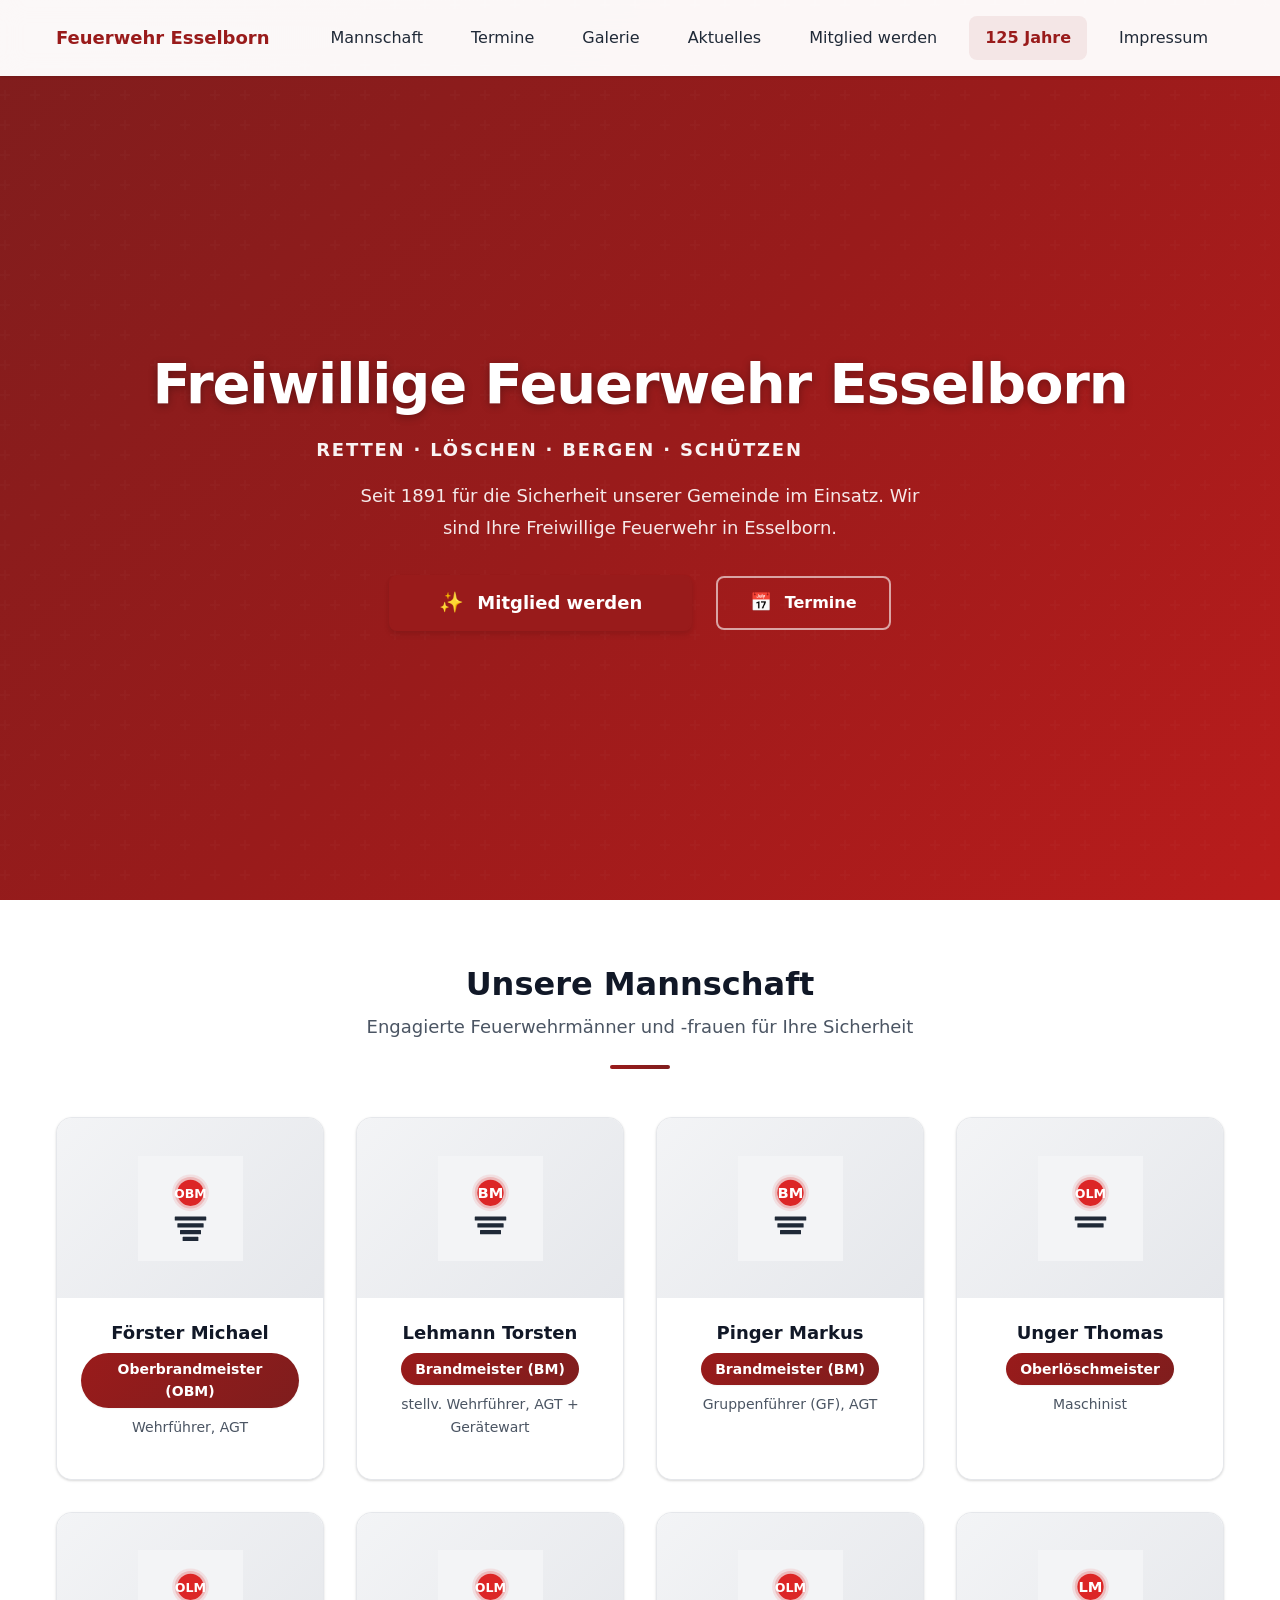
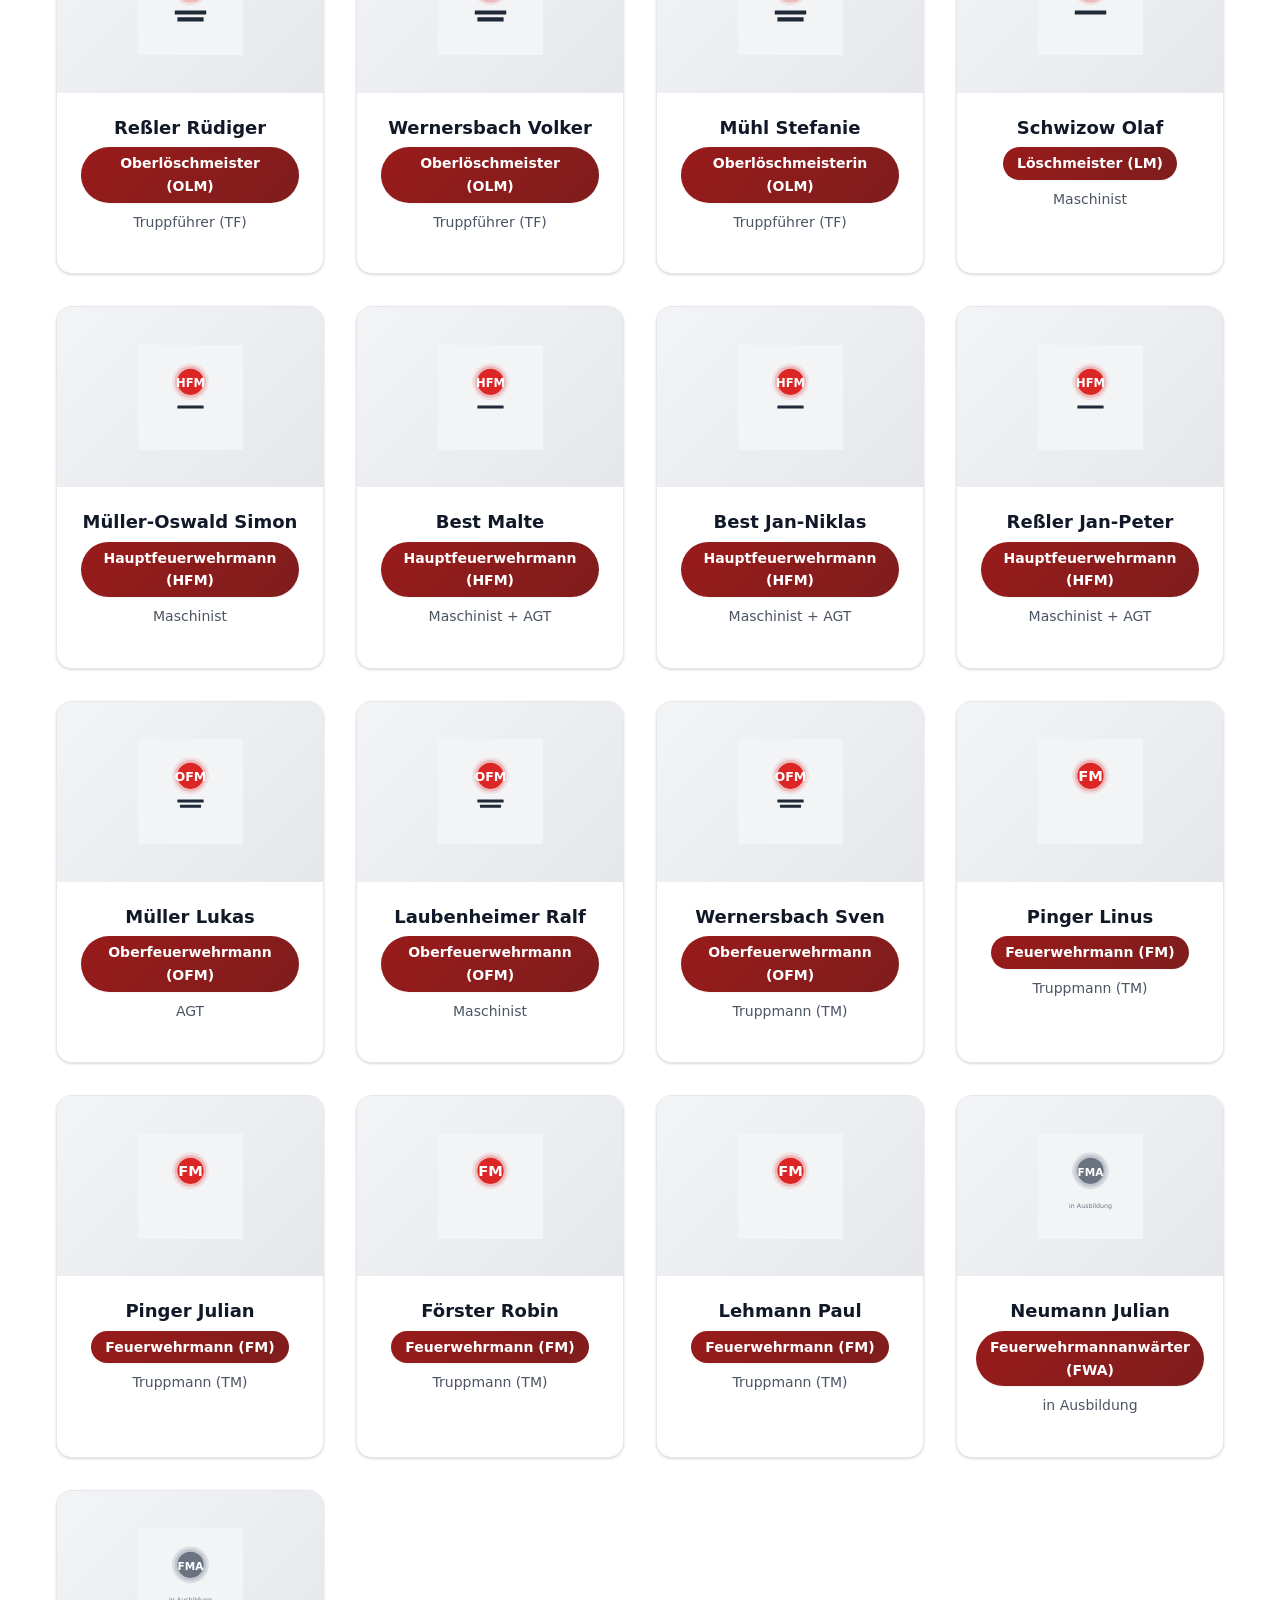
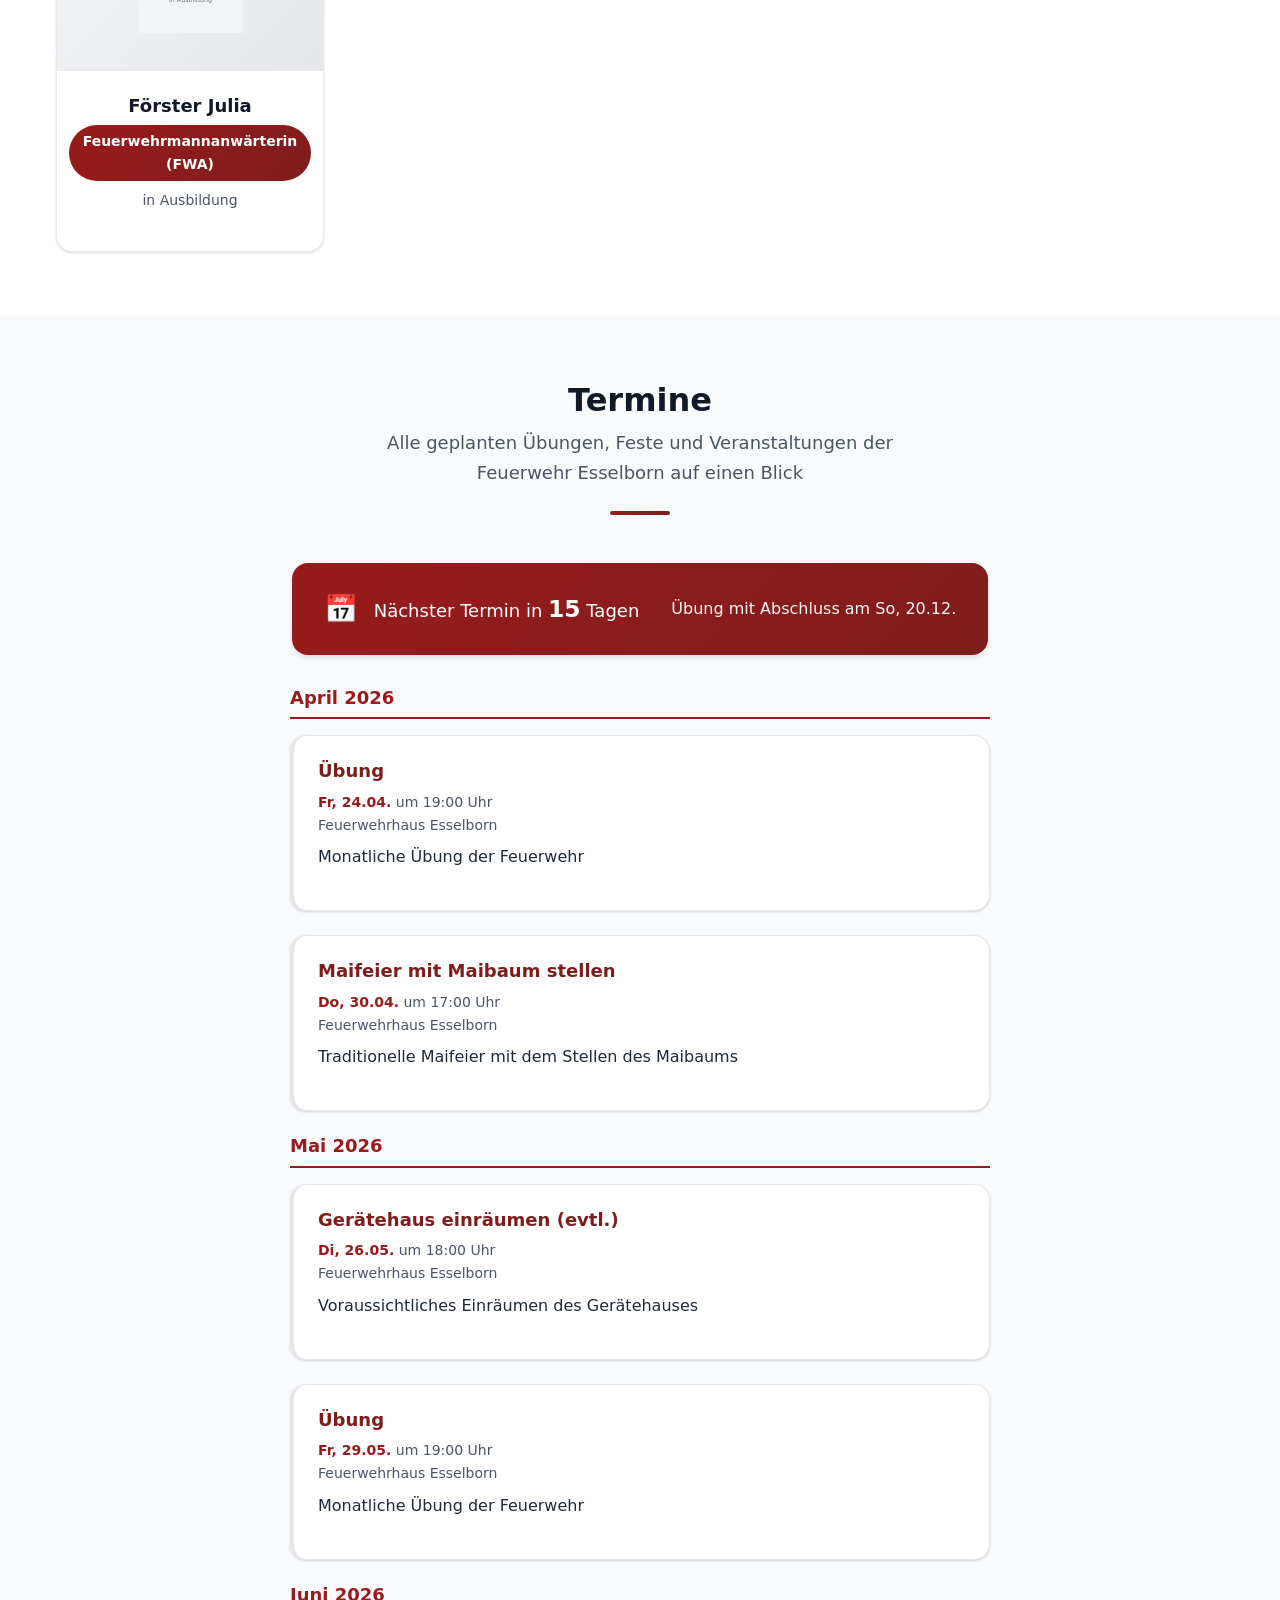
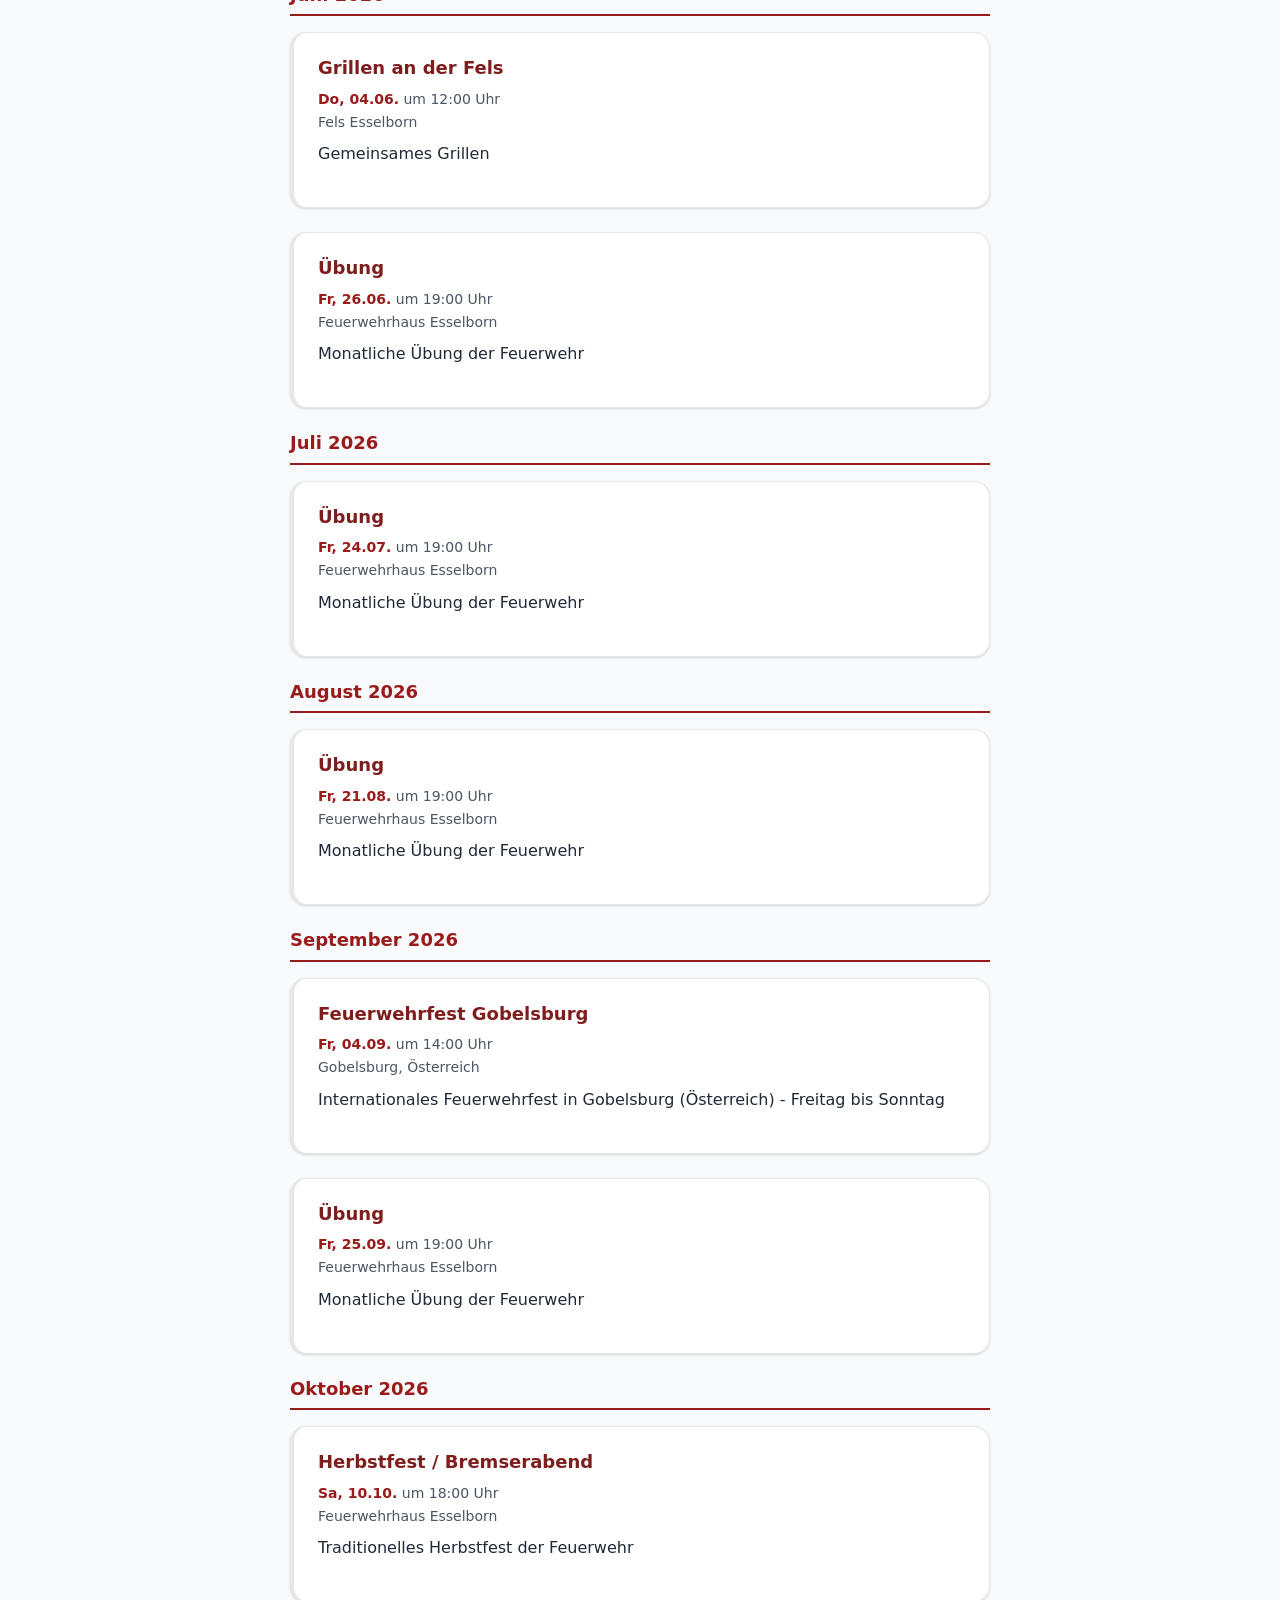
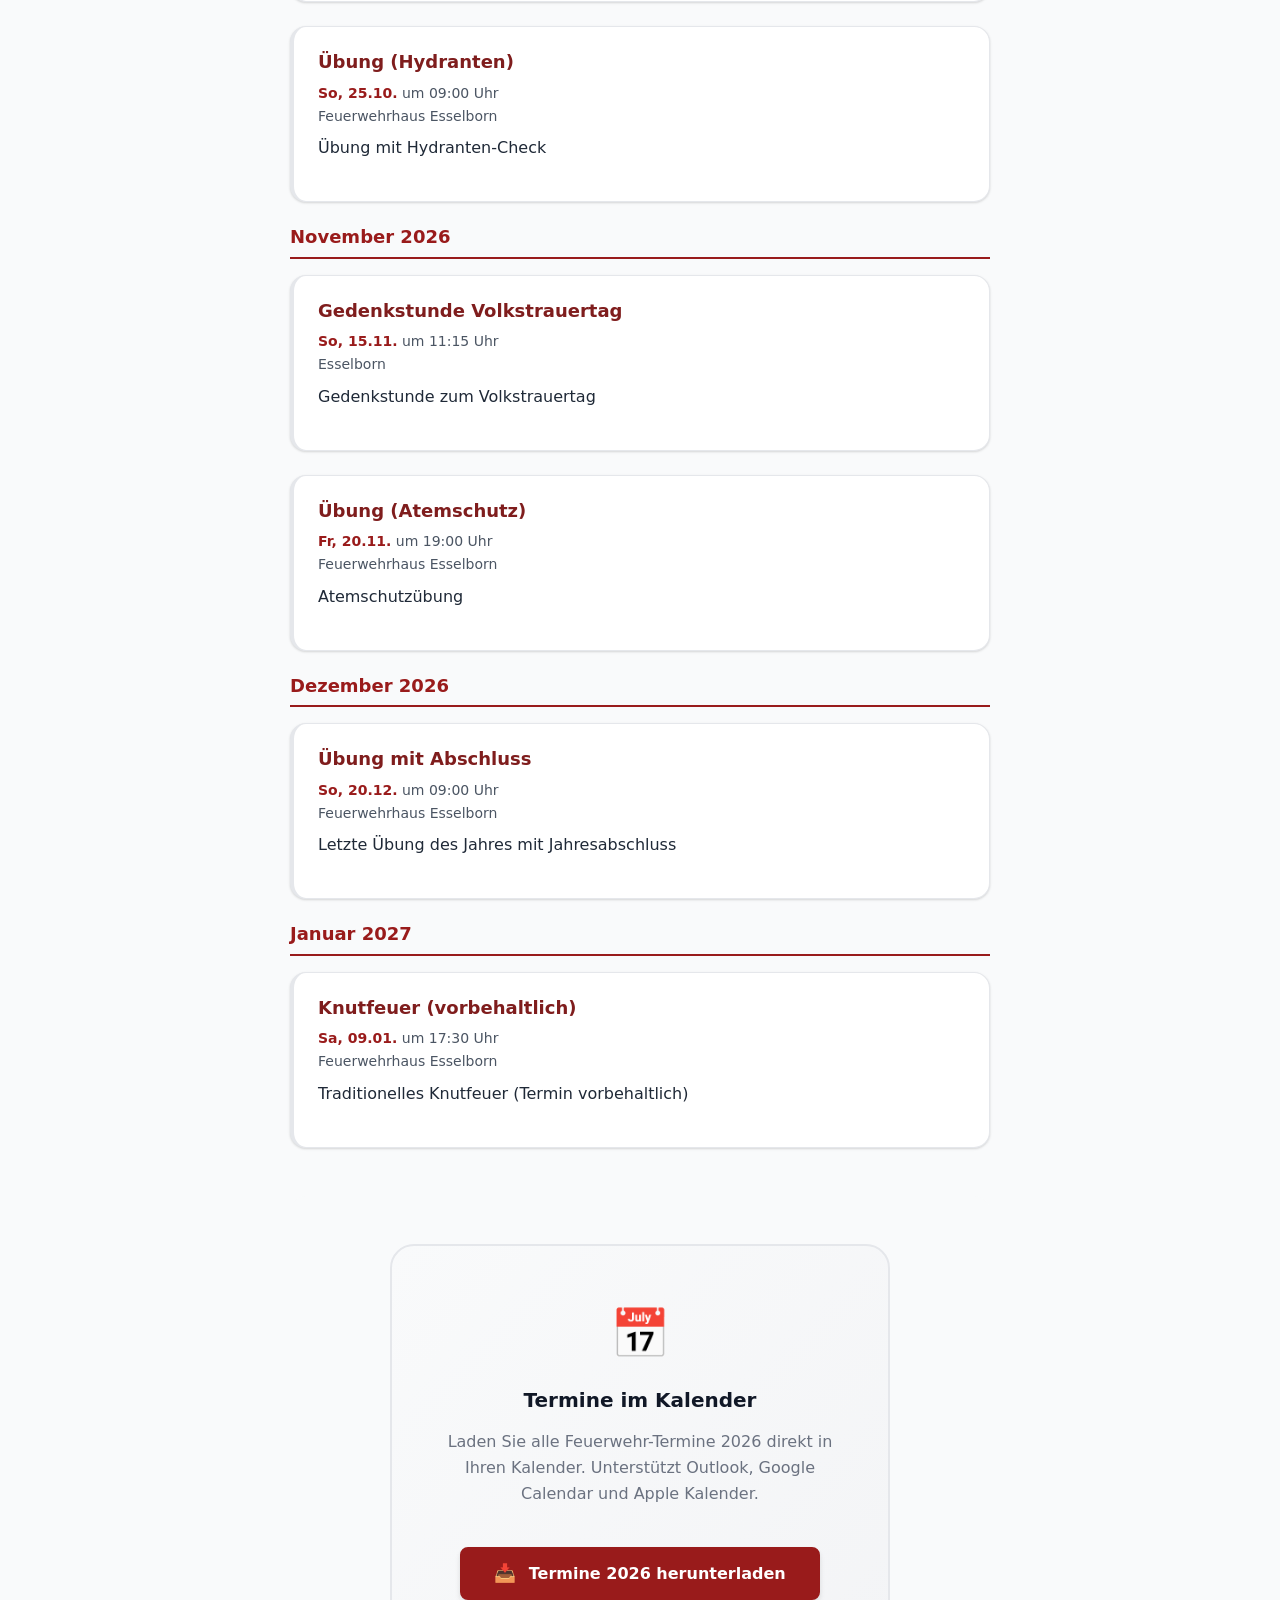
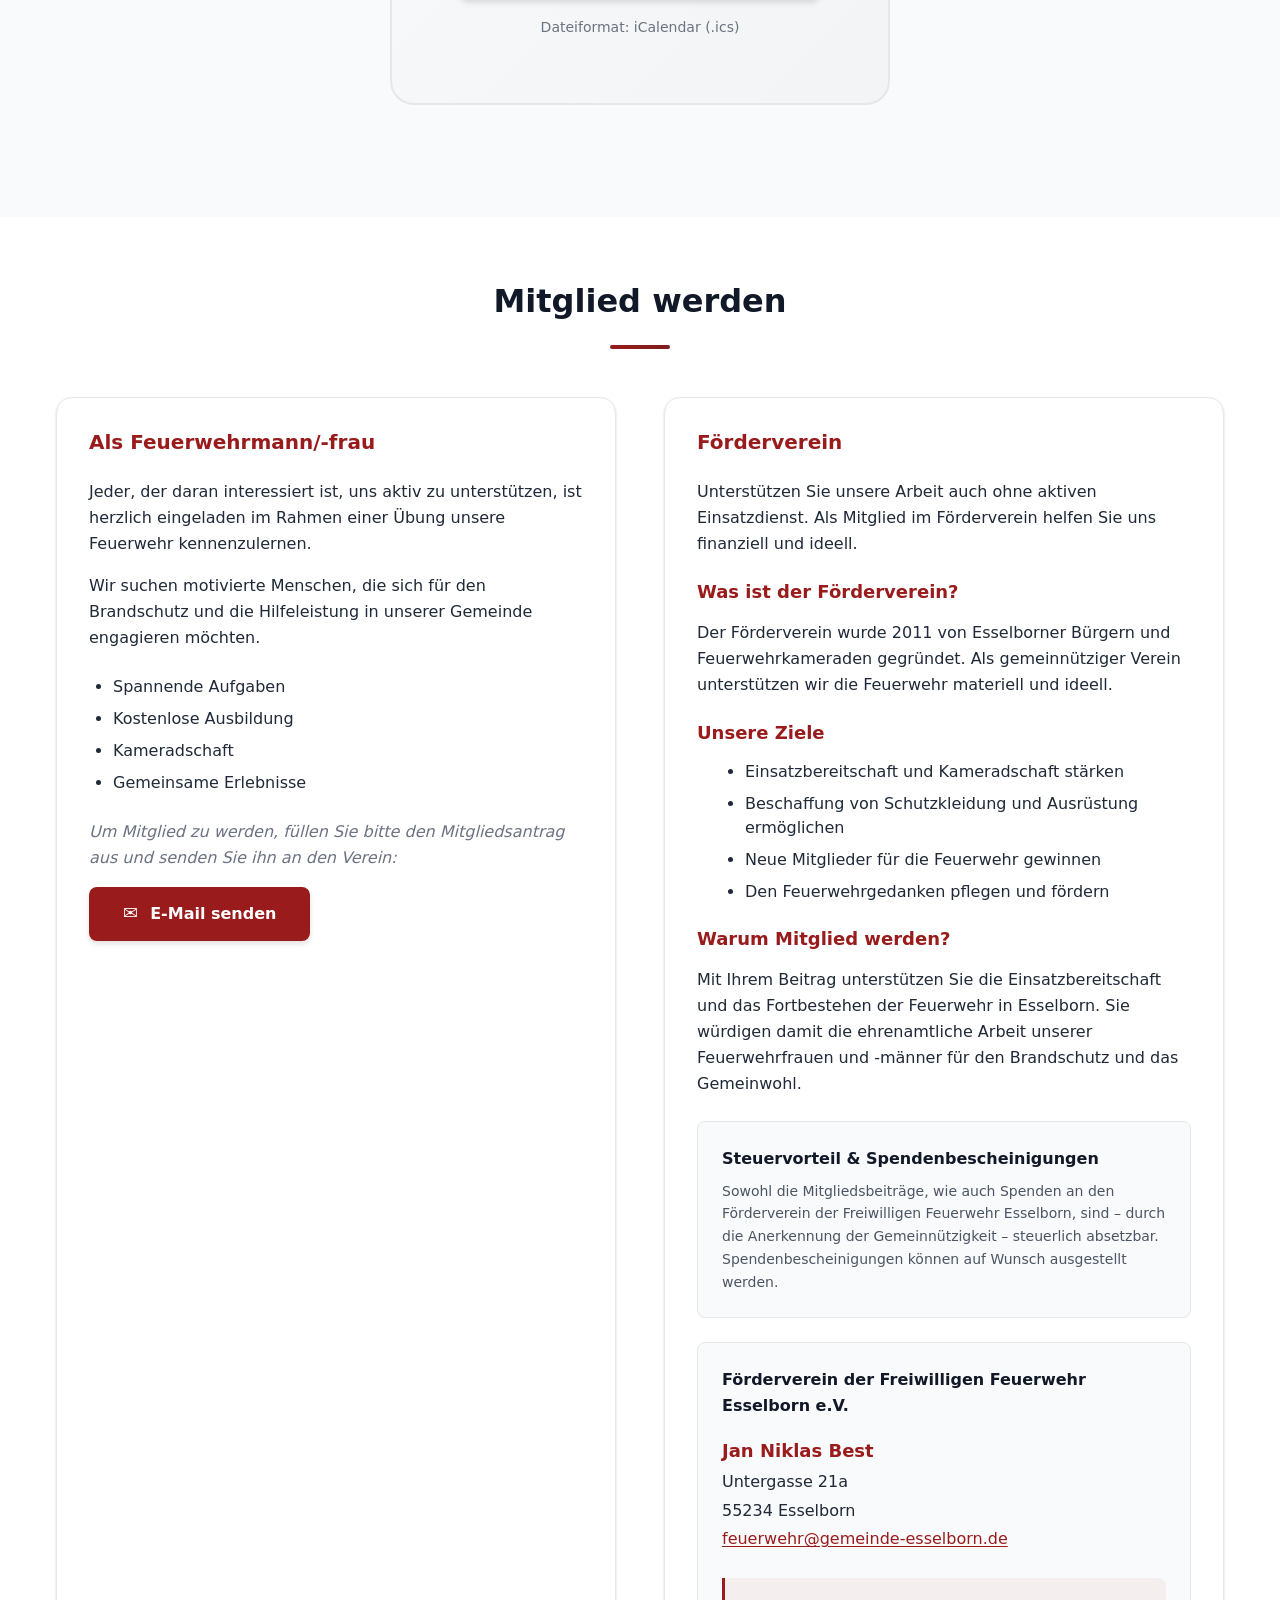
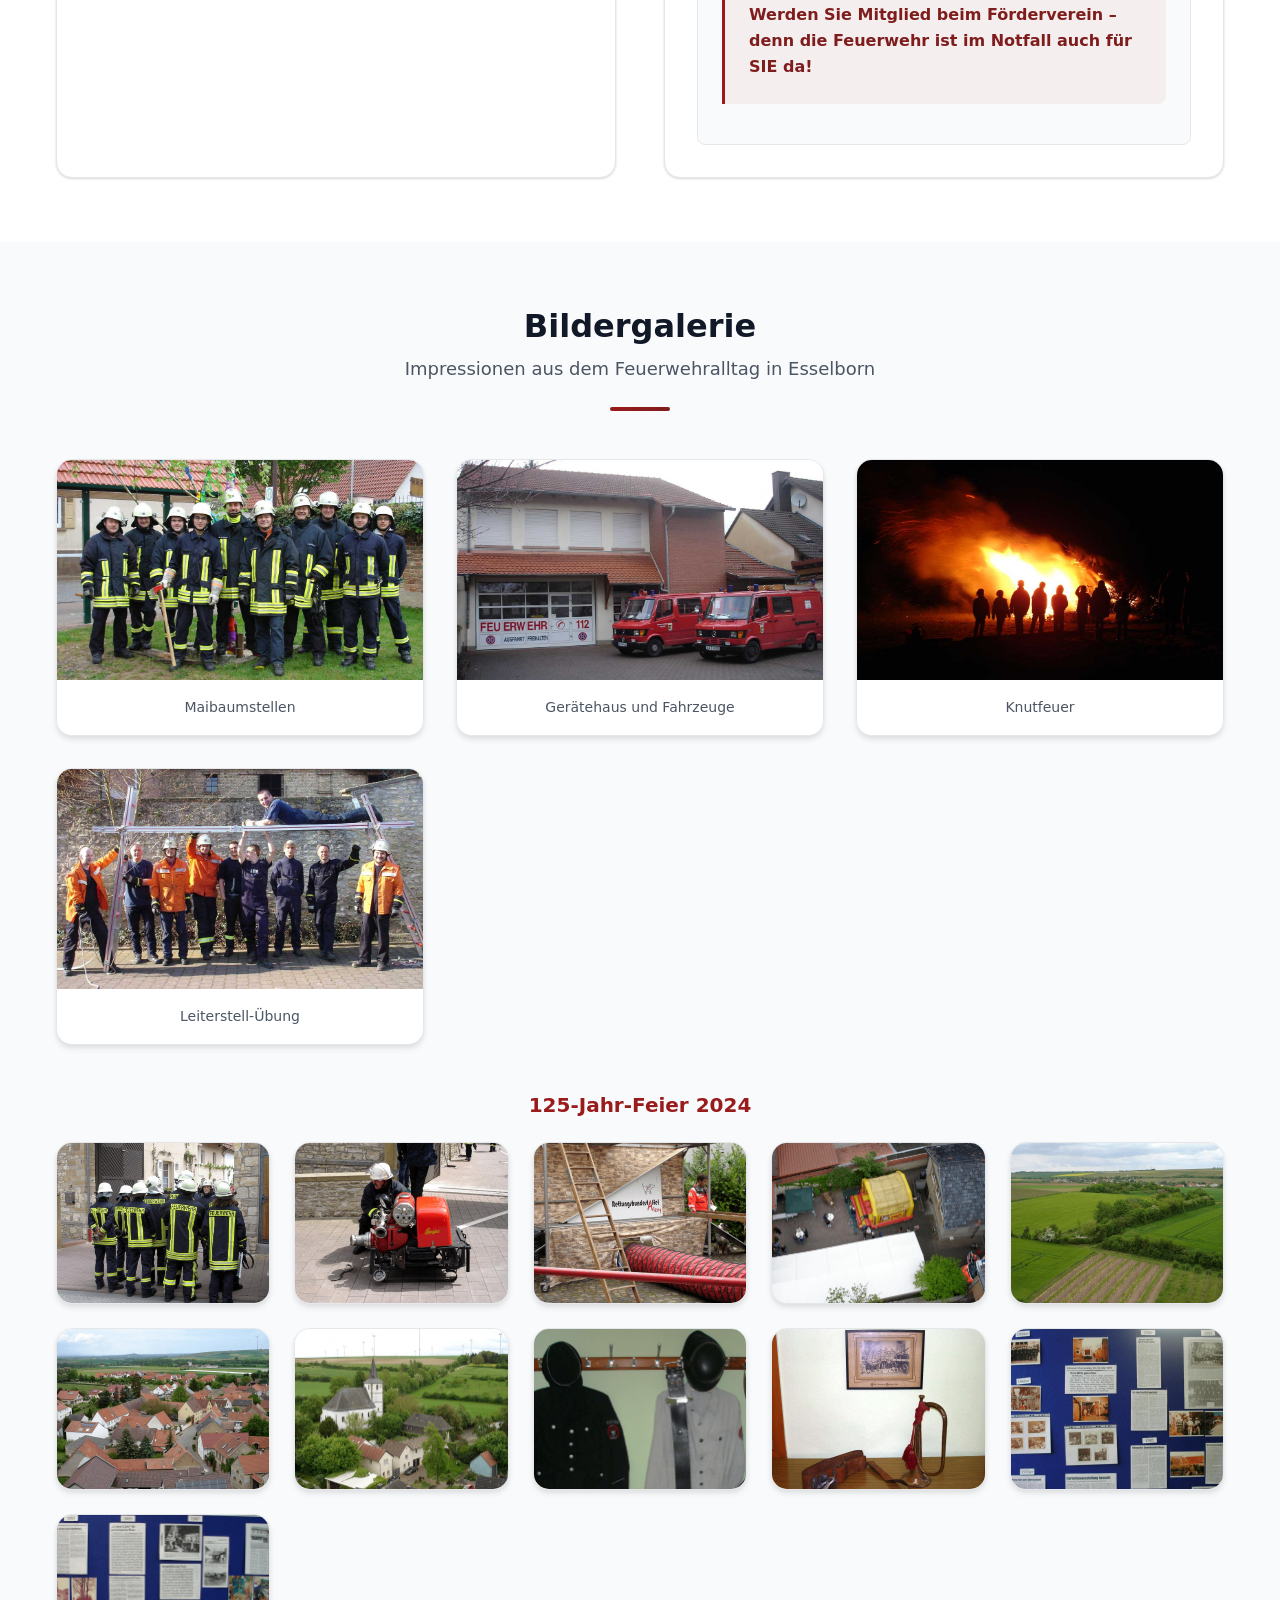
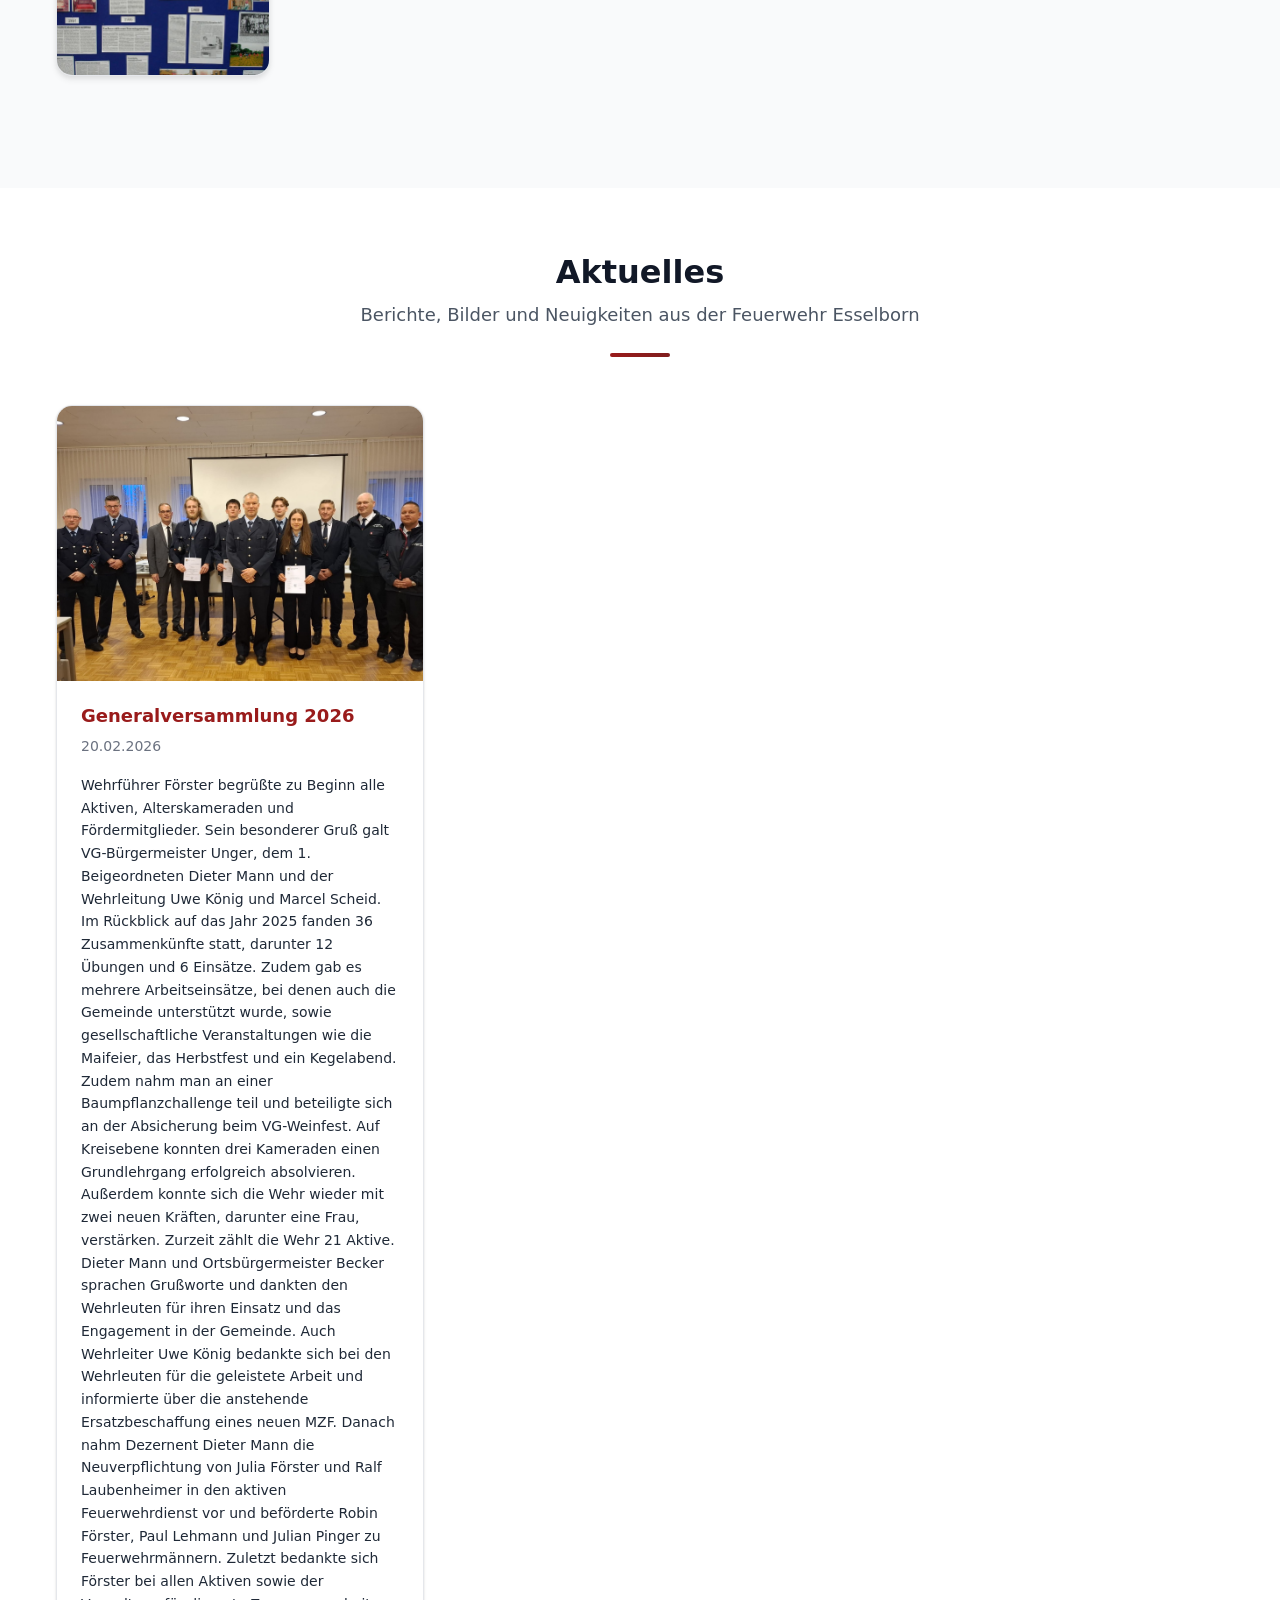
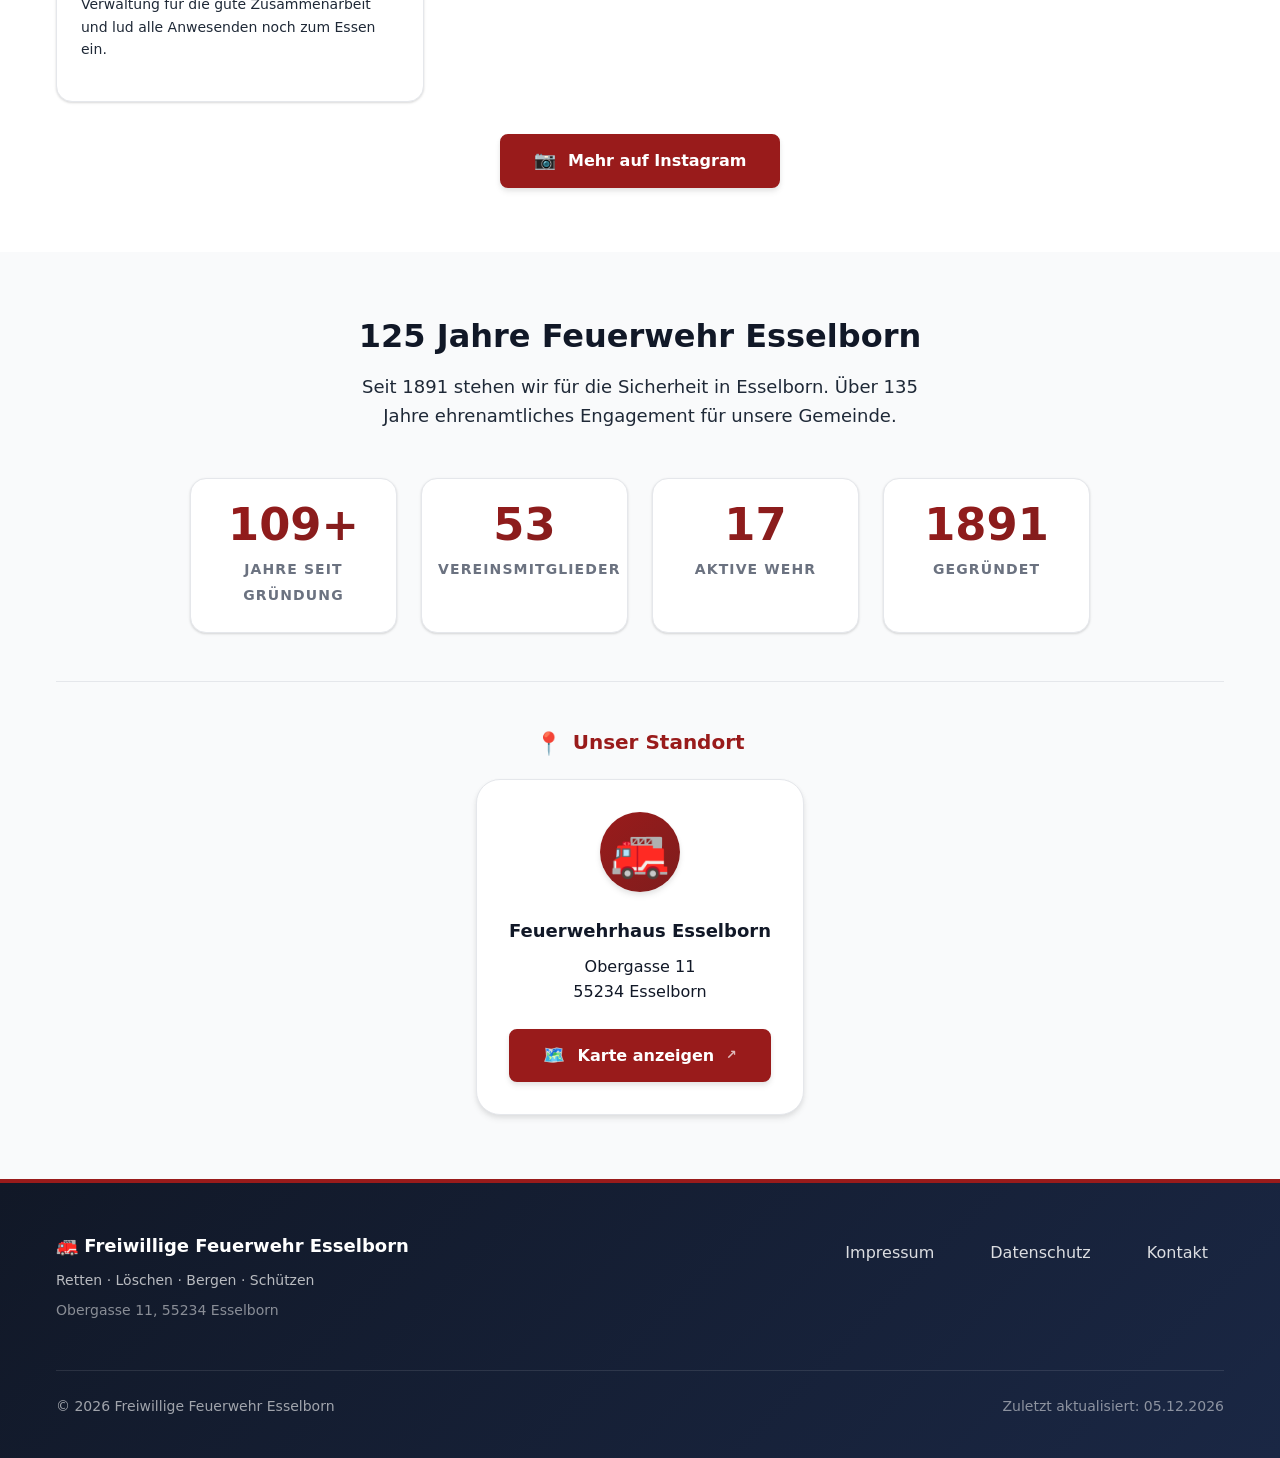
==== commit e04778d8: "Dark-Mode-Button entfernt - Toggle-Button aus Navigation entfernt - initThemeToggle() aus JS entfern" ====
--- a/index.html
+++ b/index.html
@@ -95,7 +95,6 @@
                 </a>
 
                 <div class="nav-actions">
-                    <button class="dark-mode-toggle" id="theme-toggle" aria-label="Dark Mode umschalten" type="button">🌙</button>
                     <button class="menu-toggle"
                             aria-label="Navigation öffnen"
                             aria-expanded="false"
--- a/css/style.css
+++ b/css/style.css
@@ -235,26 +235,6 @@
   align-items: center;
   gap: var(--space-xs);
   margin-left: auto;
-}
-
-.dark-mode-toggle {
-  background: none;
-  border: 2px solid var(--color-border);
-  padding: var(--space-xs);
-  border-radius: var(--radius);
-  cursor: pointer;
-  font-size: 1.25rem;
-  min-height: 44px;
-  min-width: 44px;
-  display: inline-flex;
-  align-items: center;
-  justify-content: center;
-  transition: border-color var(--transition-fast), background var(--transition-fast);
-}
-
-.dark-mode-toggle:hover {
-  border-color: var(--ffw-rot);
-  background: var(--ffw-rot-05);
 }
 
 .menu-toggle {
@@ -1594,36 +1574,33 @@
 
 .legal-content .btn { margin-top: var(--space-lg); }
 
-/* === Dark Mode === */
-[data-theme="dark"] {
-  --color-text: #F3F4F6;
-  --color-text-light: #9CA3AF;
-  --color-background: #111827;
-  --color-background-alt: #1F2937;
-  --color-border: #374151;
-  --kontrast-sehr-dunkel: #F9FAFB;
-  --kontrast-dunkel: #F3F4F6;
-}
-
-[data-theme="dark"] .main-nav { background: rgba(17, 24, 39, 0.95); }
-[data-theme="dark"] .nav-links { background: var(--color-background); }
-[data-theme="dark"] .mitglied-card,
-[data-theme="dark"] .termin-card,
-[data-theme="dark"] .mitglied-art,
-[data-theme="dark"] .newsletter-card,
-[data-theme="dark"] .stat {
-  background: var(--color-background-alt);
-}
-[data-theme="dark"] .hero {
-  background: linear-gradient(135deg, var(--ffw-rot-dunkel) 0%, var(--ffw-rot) 100%);
-}
-
-/* === Footer Dark === */
-.footer-dark {
-  background: linear-gradient(135deg, var(--grau-900) 0%, #16213e 100%);
-}
-[data-theme="dark"] .galerie-item { background: var(--color-background-alt); }
-[data-theme="dark"] .hilfe-details { background: var(--color-background); }
+/* === Dark Mode (fuer prefers-color-scheme) === */
+@media (prefers-color-scheme: dark) {
+  :root {
+    --color-text: #F3F4F6;
+    --color-text-light: #9CA3AF;
+    --color-background: #111827;
+    --color-background-alt: #1F2937;
+    --color-border: #374151;
+    --kontrast-sehr-dunkel: #F9FAFB;
+    --kontrast-dunkel: #F3F4F6;
+  }
+
+  .main-nav { background: rgba(17, 24, 39, 0.95); }
+  .nav-links { background: var(--color-background); }
+  .mitglied-card,
+  .termin-card,
+  .mitglied-art,
+  .newsletter-card,
+  .stat {
+    background: var(--color-background-alt);
+  }
+  .hero {
+    background: linear-gradient(135deg, var(--ffw-rot-dunkel) 0%, var(--ffw-rot) 100%);
+  }
+  .galerie-item { background: var(--color-background-alt); }
+  .hilfe-details { background: var(--color-background); }
+}
 
 /* === Mobile Optimierungen === */
 @media (max-width: 768px) {
@@ -1693,7 +1670,7 @@
 /* === Print === */
 @media print {
   .main-nav, .btn, .menu-toggle, .preloader, .lightbox,
-  .scroll-progress, .dark-mode-toggle { display: none !important; }
+  .scroll-progress { display: none !important; }
 
   .hero {
     min-height: auto;
--- a/css/style.css
+++ b/css/style.css
@@ -235,26 +235,6 @@
   align-items: center;
   gap: var(--space-xs);
   margin-left: auto;
-}
-
-.dark-mode-toggle {
-  background: none;
-  border: 2px solid var(--color-border);
-  padding: var(--space-xs);
-  border-radius: var(--radius);
-  cursor: pointer;
-  font-size: 1.25rem;
-  min-height: 44px;
-  min-width: 44px;
-  display: inline-flex;
-  align-items: center;
-  justify-content: center;
-  transition: border-color var(--transition-fast), background var(--transition-fast);
-}
-
-.dark-mode-toggle:hover {
-  border-color: var(--ffw-rot);
-  background: var(--ffw-rot-05);
 }
 
 .menu-toggle {
@@ -1594,36 +1574,33 @@
 
 .legal-content .btn { margin-top: var(--space-lg); }
 
-/* === Dark Mode === */
-[data-theme="dark"] {
-  --color-text: #F3F4F6;
-  --color-text-light: #9CA3AF;
-  --color-background: #111827;
-  --color-background-alt: #1F2937;
-  --color-border: #374151;
-  --kontrast-sehr-dunkel: #F9FAFB;
-  --kontrast-dunkel: #F3F4F6;
-}
-
-[data-theme="dark"] .main-nav { background: rgba(17, 24, 39, 0.95); }
-[data-theme="dark"] .nav-links { background: var(--color-background); }
-[data-theme="dark"] .mitglied-card,
-[data-theme="dark"] .termin-card,
-[data-theme="dark"] .mitglied-art,
-[data-theme="dark"] .newsletter-card,
-[data-theme="dark"] .stat {
-  background: var(--color-background-alt);
-}
-[data-theme="dark"] .hero {
-  background: linear-gradient(135deg, var(--ffw-rot-dunkel) 0%, var(--ffw-rot) 100%);
-}
-
-/* === Footer Dark === */
-.footer-dark {
-  background: linear-gradient(135deg, var(--grau-900) 0%, #16213e 100%);
-}
-[data-theme="dark"] .galerie-item { background: var(--color-background-alt); }
-[data-theme="dark"] .hilfe-details { background: var(--color-background); }
+/* === Dark Mode (fuer prefers-color-scheme) === */
+@media (prefers-color-scheme: dark) {
+  :root {
+    --color-text: #F3F4F6;
+    --color-text-light: #9CA3AF;
+    --color-background: #111827;
+    --color-background-alt: #1F2937;
+    --color-border: #374151;
+    --kontrast-sehr-dunkel: #F9FAFB;
+    --kontrast-dunkel: #F3F4F6;
+  }
+
+  .main-nav { background: rgba(17, 24, 39, 0.95); }
+  .nav-links { background: var(--color-background); }
+  .mitglied-card,
+  .termin-card,
+  .mitglied-art,
+  .newsletter-card,
+  .stat {
+    background: var(--color-background-alt);
+  }
+  .hero {
+    background: linear-gradient(135deg, var(--ffw-rot-dunkel) 0%, var(--ffw-rot) 100%);
+  }
+  .galerie-item { background: var(--color-background-alt); }
+  .hilfe-details { background: var(--color-background); }
+}
 
 /* === Mobile Optimierungen === */
 @media (max-width: 768px) {
@@ -1693,7 +1670,7 @@
 /* === Print === */
 @media print {
   .main-nav, .btn, .menu-toggle, .preloader, .lightbox,
-  .scroll-progress, .dark-mode-toggle { display: none !important; }
+  .scroll-progress { display: none !important; }
 
   .hero {
     min-height: auto;
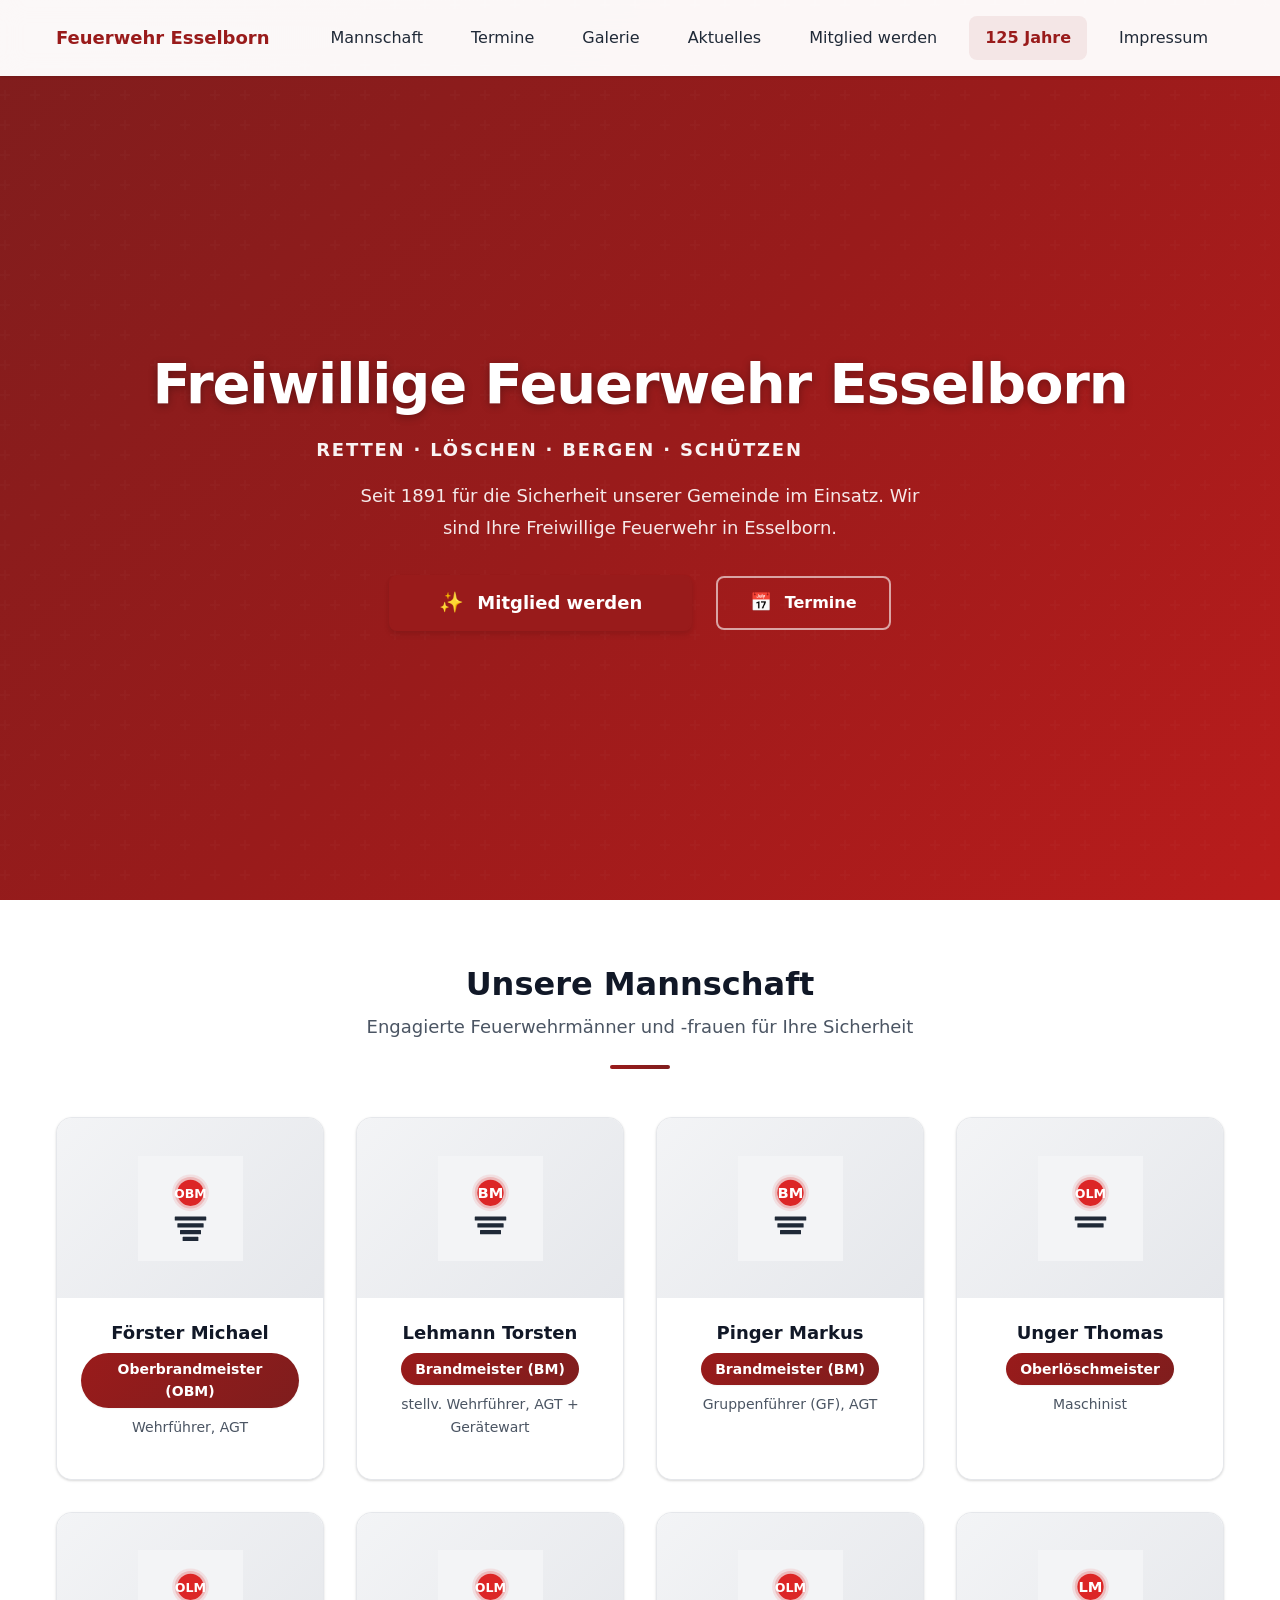
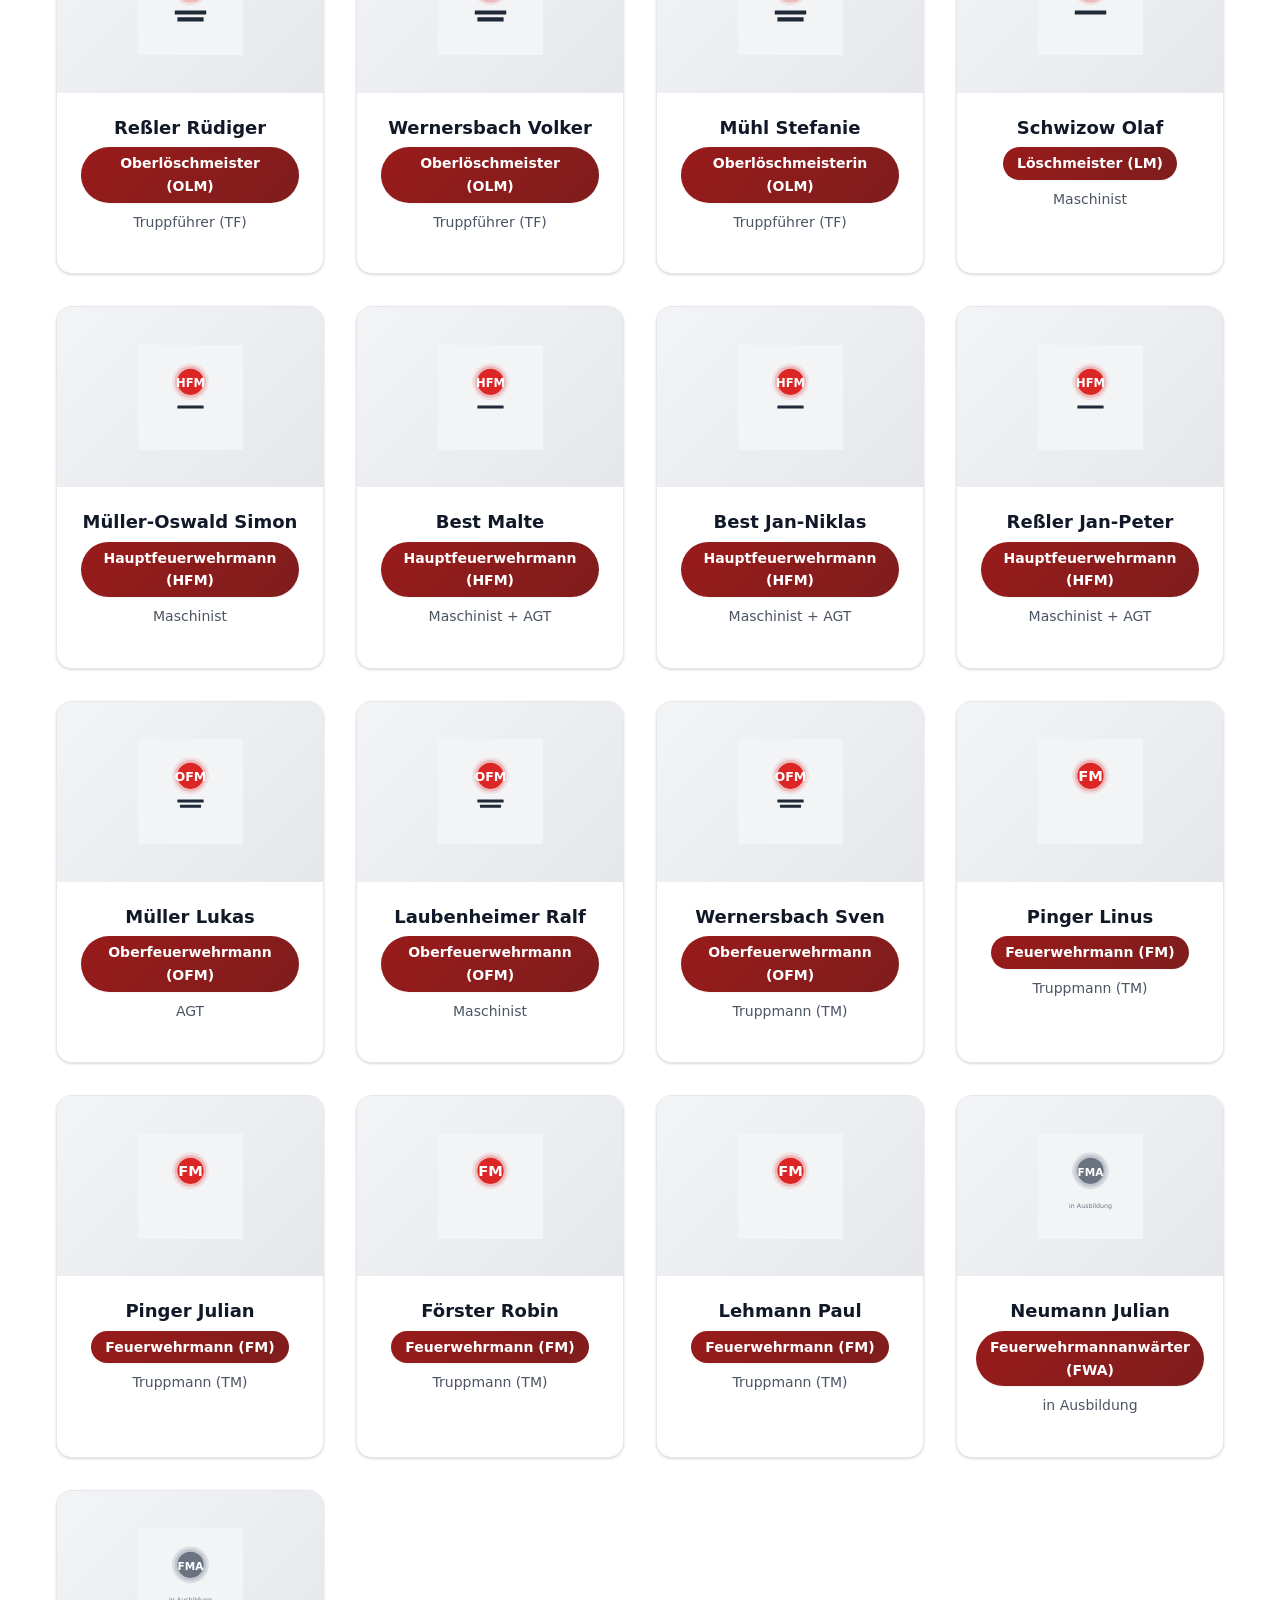
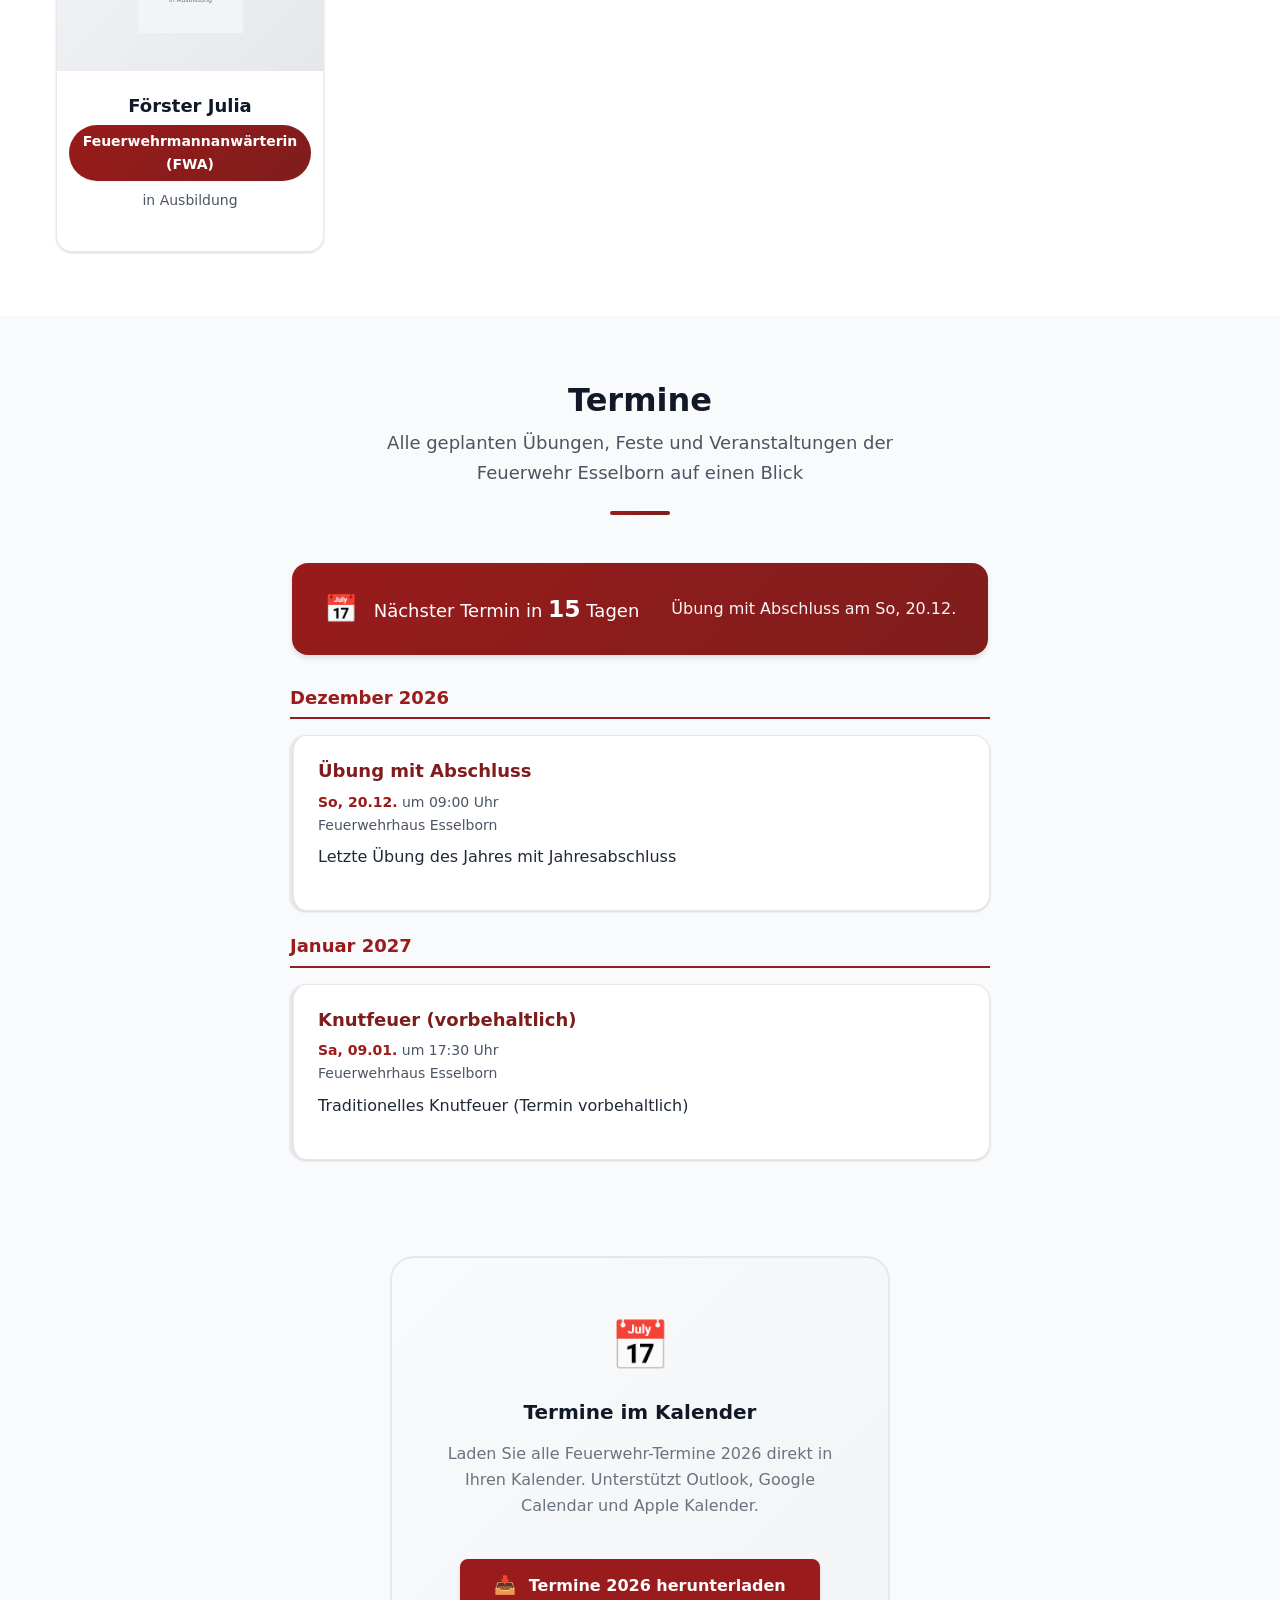
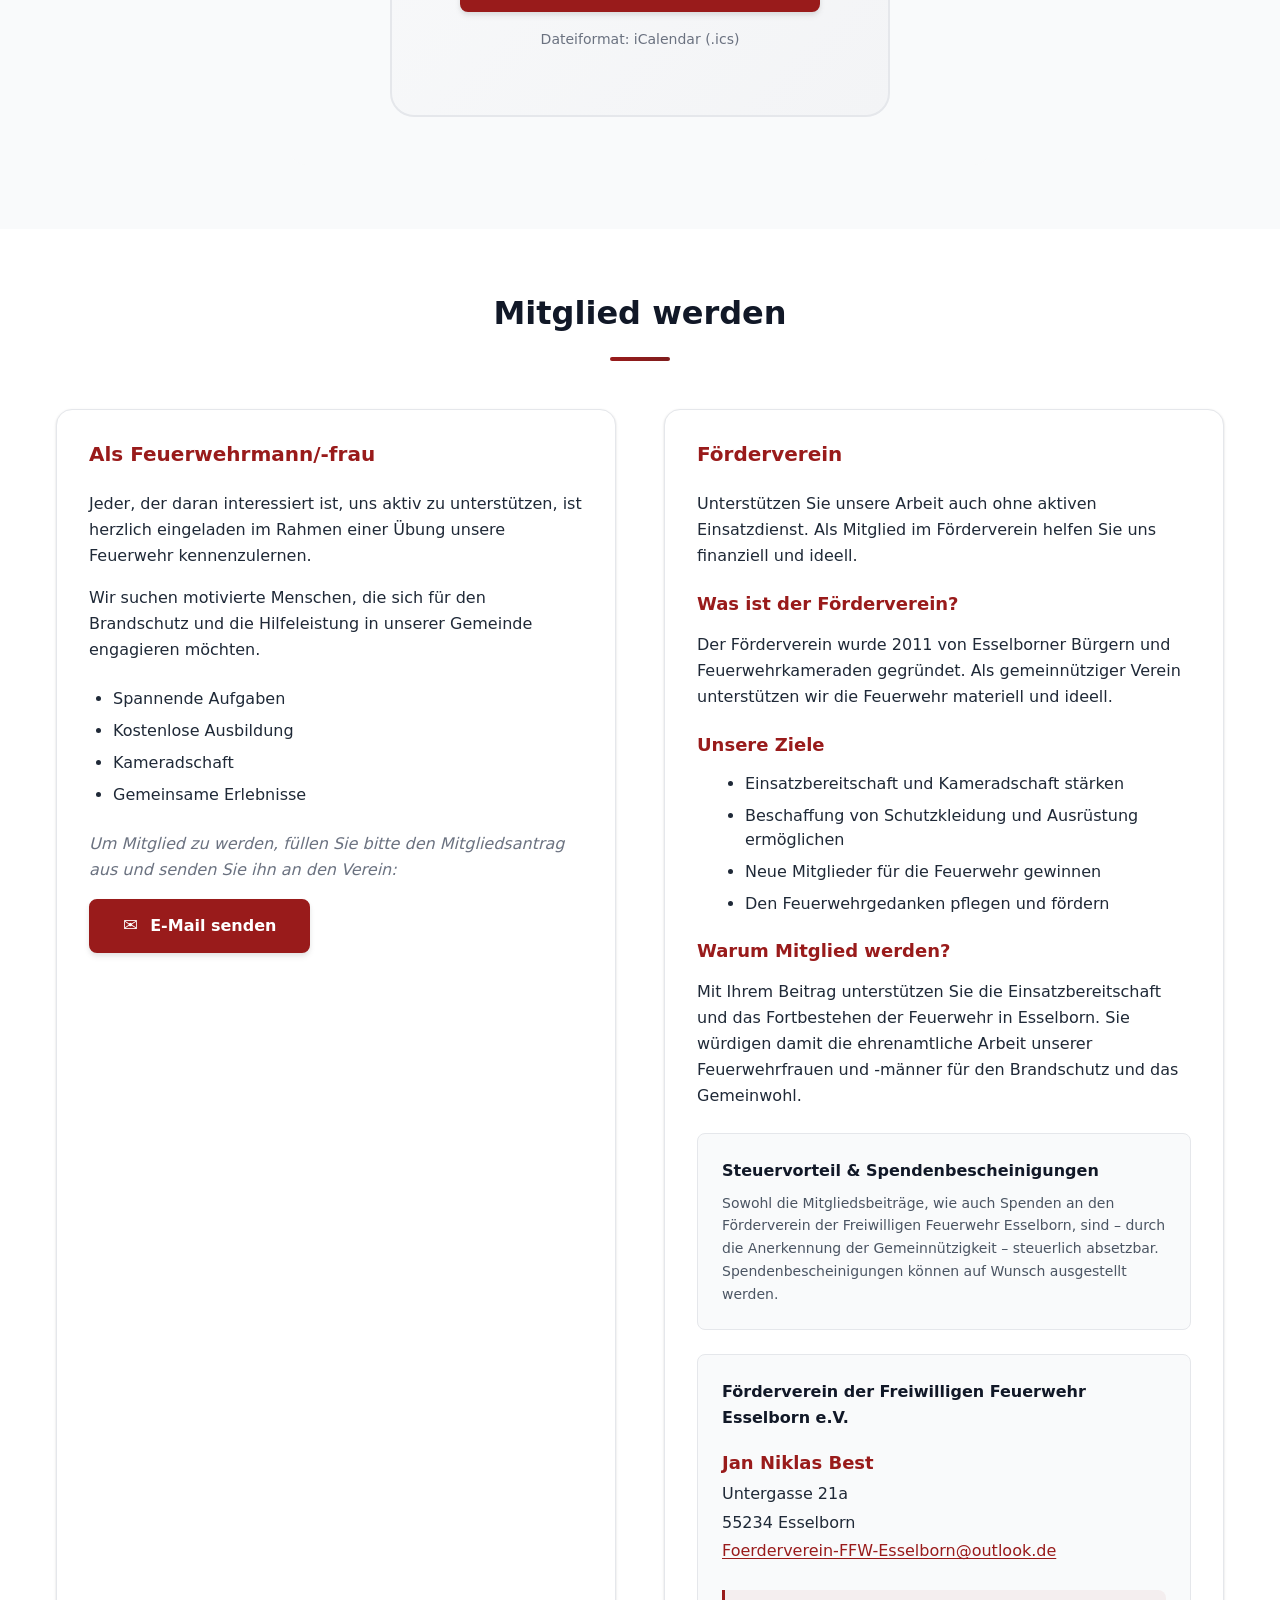
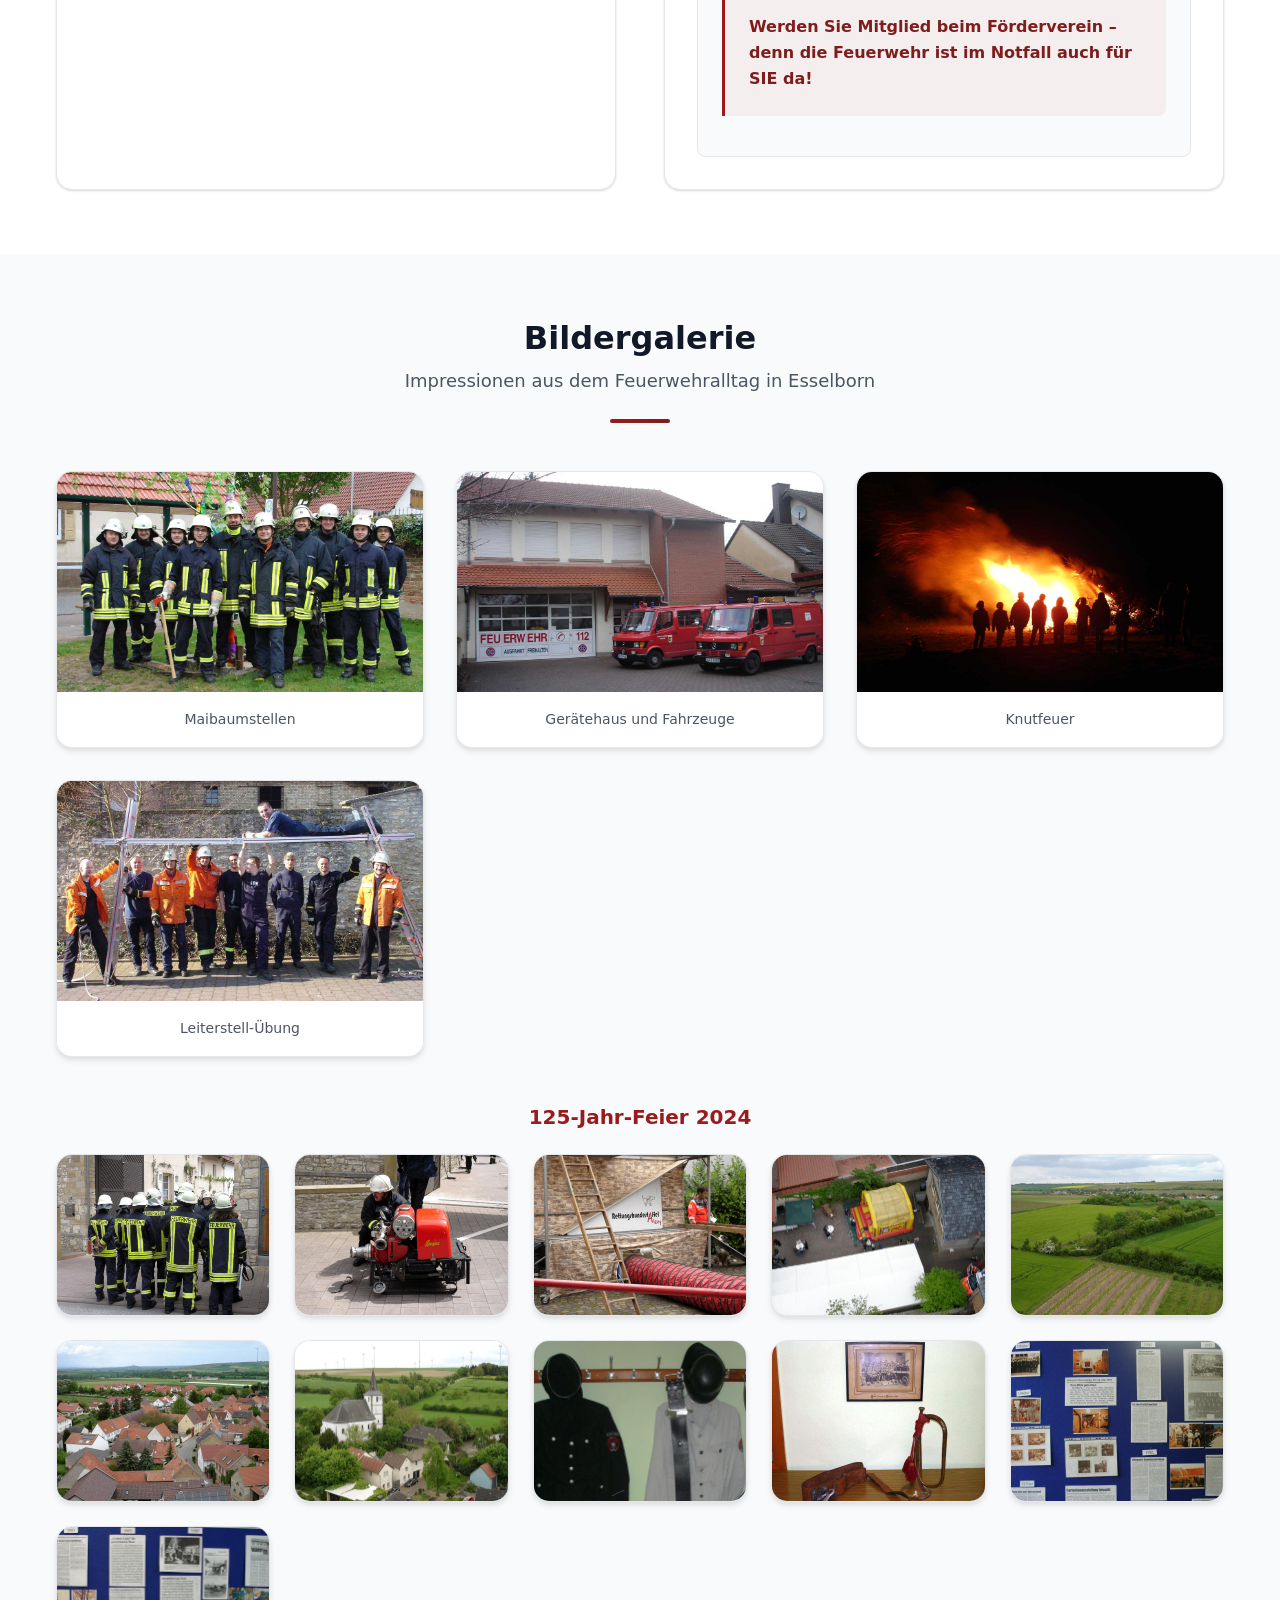
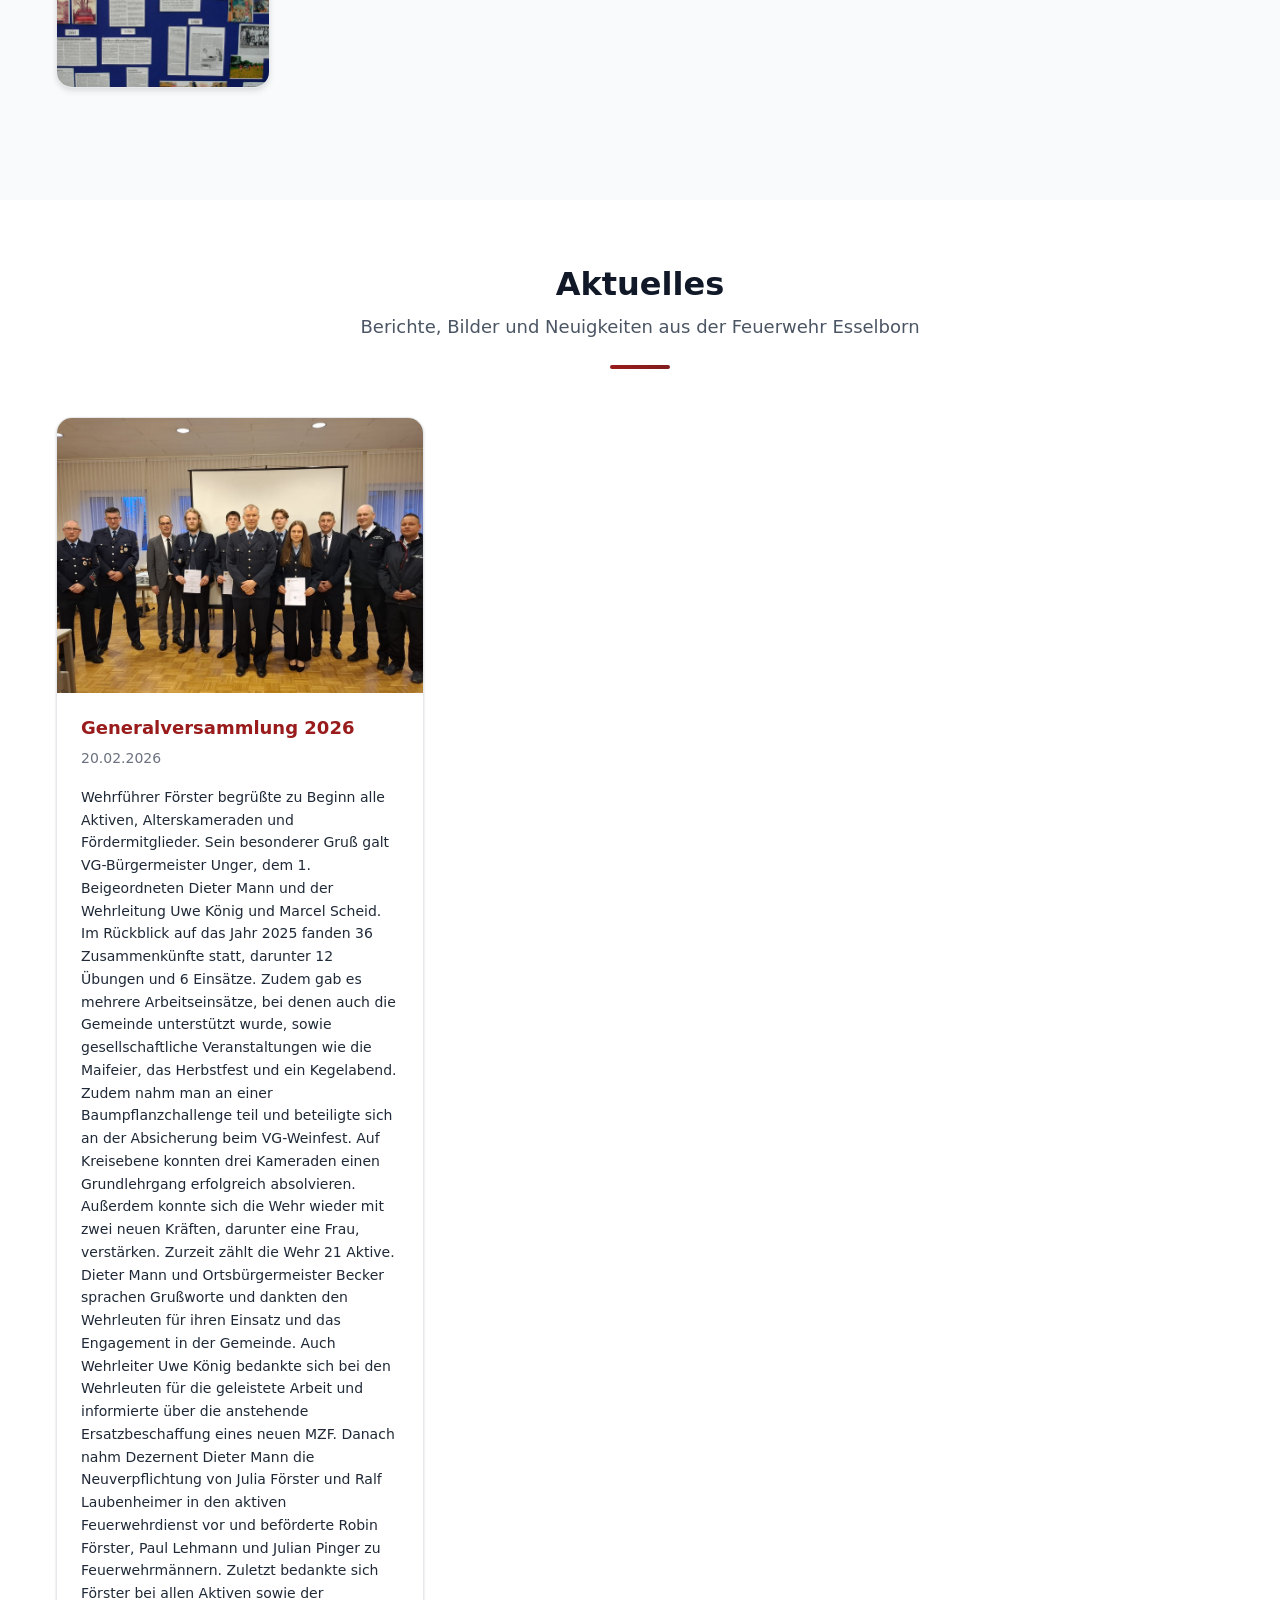
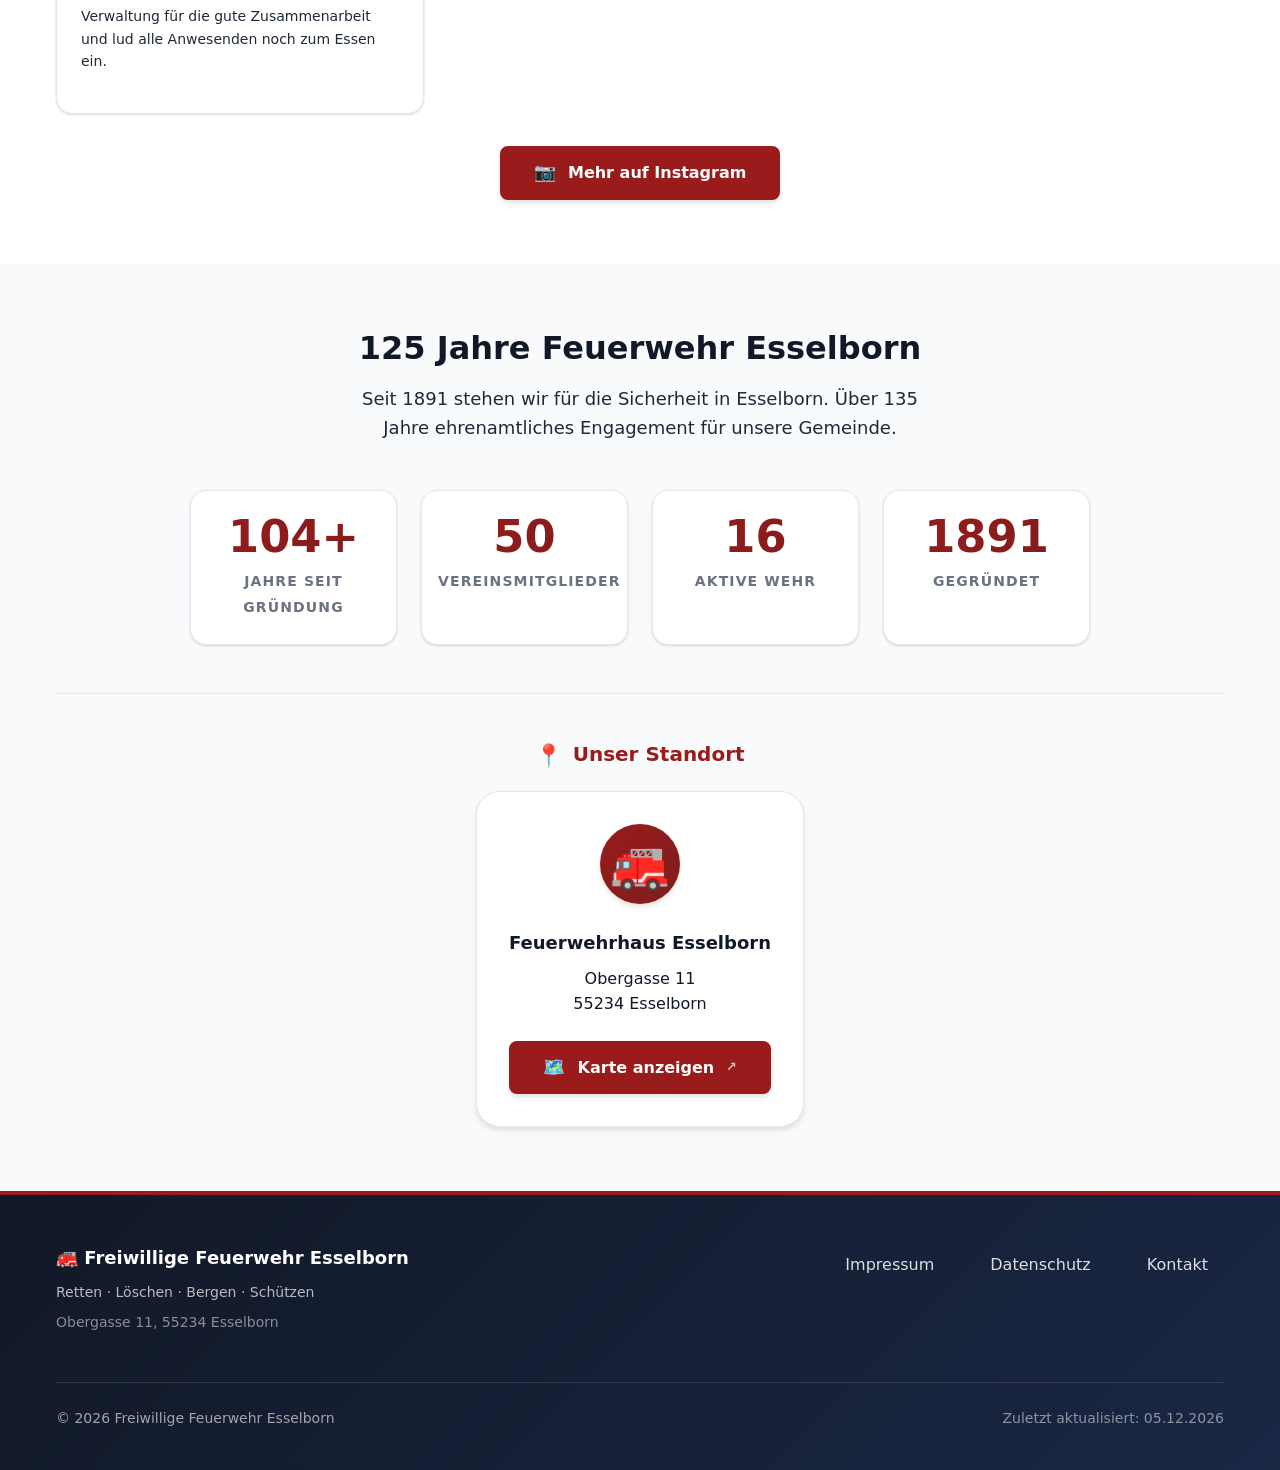
==== commit 10e84fd9: "Update: E-Mail-Adresse auf Foerderverein-FFW-Esselborn@outlook.de geändert" ====
--- a/index.html
+++ b/index.html
@@ -48,7 +48,7 @@
         },
         "contactPoint": {
             "@type": "ContactPoint",
-            "email": "feuerwehr@gemeinde-esselborn.de",
+            "email": "Foerderverein-FFW-Esselborn@outlook.de",
             "contactType": "Wehrführung"
         },
         "sameAs": [
@@ -259,7 +259,7 @@
                         <p class="mitglied-antrag-hinweis">
                             Um Mitglied zu werden, füllen Sie bitte den Mitgliedsantrag aus und senden Sie ihn an den Verein:
                         </p>
-                        <a href="mailto:feuerwehr@gemeinde-esselborn.de?subject=Mitgliedsanfrage%20aktive%20Feuerwehr" class="btn btn-primary">
+                        <a href="mailto:Foerderverein-FFW-Esselborn@outlook.de?subject=Mitgliedsanfrage%20aktive%20Feuerwehr" class="btn btn-primary">
                             <span class="icon" aria-hidden="true">✉️</span> E-Mail senden
                         </a>
                     </div>
@@ -309,7 +309,7 @@
                                 <strong>Jan Niklas Best</strong><br>
                                 Untergasse 21a<br>
                                 55234 Esselborn<br>
-                                <a href="mailto:feuerwehr@gemeinde-esselborn.de">feuerwehr@gemeinde-esselborn.de</a>
+                                <a href="mailto:Foerderverein-FFW-Esselborn@outlook.de">Foerderverein-FFW-Esselborn@outlook.de</a>
                             </address>
                             <p class="mitglied-werden-cta">
                                 <strong>Werden Sie Mitglied beim Förderverein – denn die Feuerwehr ist im Notfall auch für SIE da!</strong>
@@ -551,7 +551,7 @@
                 <nav class="footer-nav" aria-label="Footer-Navigation">
                     <a href="legal/impressum.html">Impressum</a>
                     <a href="legal/datenschutz.html">Datenschutz</a>
-                    <a href="mailto:feuerwehr@gemeinde-esselborn.de">Kontakt</a>
+                    <a href="mailto:Foerderverein-FFW-Esselborn@outlook.de">Kontakt</a>
                 </nav>
             </div>
             <div class="footer-bottom">
--- a/css/style.css
+++ b/css/style.css
@@ -1573,34 +1573,6 @@
 }
 
 .legal-content .btn { margin-top: var(--space-lg); }
-
-/* === Dark Mode (fuer prefers-color-scheme) === */
-@media (prefers-color-scheme: dark) {
-  :root {
-    --color-text: #F3F4F6;
-    --color-text-light: #9CA3AF;
-    --color-background: #111827;
-    --color-background-alt: #1F2937;
-    --color-border: #374151;
-    --kontrast-sehr-dunkel: #F9FAFB;
-    --kontrast-dunkel: #F3F4F6;
-  }
-
-  .main-nav { background: rgba(17, 24, 39, 0.95); }
-  .nav-links { background: var(--color-background); }
-  .mitglied-card,
-  .termin-card,
-  .mitglied-art,
-  .newsletter-card,
-  .stat {
-    background: var(--color-background-alt);
-  }
-  .hero {
-    background: linear-gradient(135deg, var(--ffw-rot-dunkel) 0%, var(--ffw-rot) 100%);
-  }
-  .galerie-item { background: var(--color-background-alt); }
-  .hilfe-details { background: var(--color-background); }
-}
 
 /* === Mobile Optimierungen === */
 @media (max-width: 768px) {
--- a/css/style.css
+++ b/css/style.css
@@ -1573,34 +1573,6 @@
 }
 
 .legal-content .btn { margin-top: var(--space-lg); }
-
-/* === Dark Mode (fuer prefers-color-scheme) === */
-@media (prefers-color-scheme: dark) {
-  :root {
-    --color-text: #F3F4F6;
-    --color-text-light: #9CA3AF;
-    --color-background: #111827;
-    --color-background-alt: #1F2937;
-    --color-border: #374151;
-    --kontrast-sehr-dunkel: #F9FAFB;
-    --kontrast-dunkel: #F3F4F6;
-  }
-
-  .main-nav { background: rgba(17, 24, 39, 0.95); }
-  .nav-links { background: var(--color-background); }
-  .mitglied-card,
-  .termin-card,
-  .mitglied-art,
-  .newsletter-card,
-  .stat {
-    background: var(--color-background-alt);
-  }
-  .hero {
-    background: linear-gradient(135deg, var(--ffw-rot-dunkel) 0%, var(--ffw-rot) 100%);
-  }
-  .galerie-item { background: var(--color-background-alt); }
-  .hilfe-details { background: var(--color-background); }
-}
 
 /* === Mobile Optimierungen === */
 @media (max-width: 768px) {
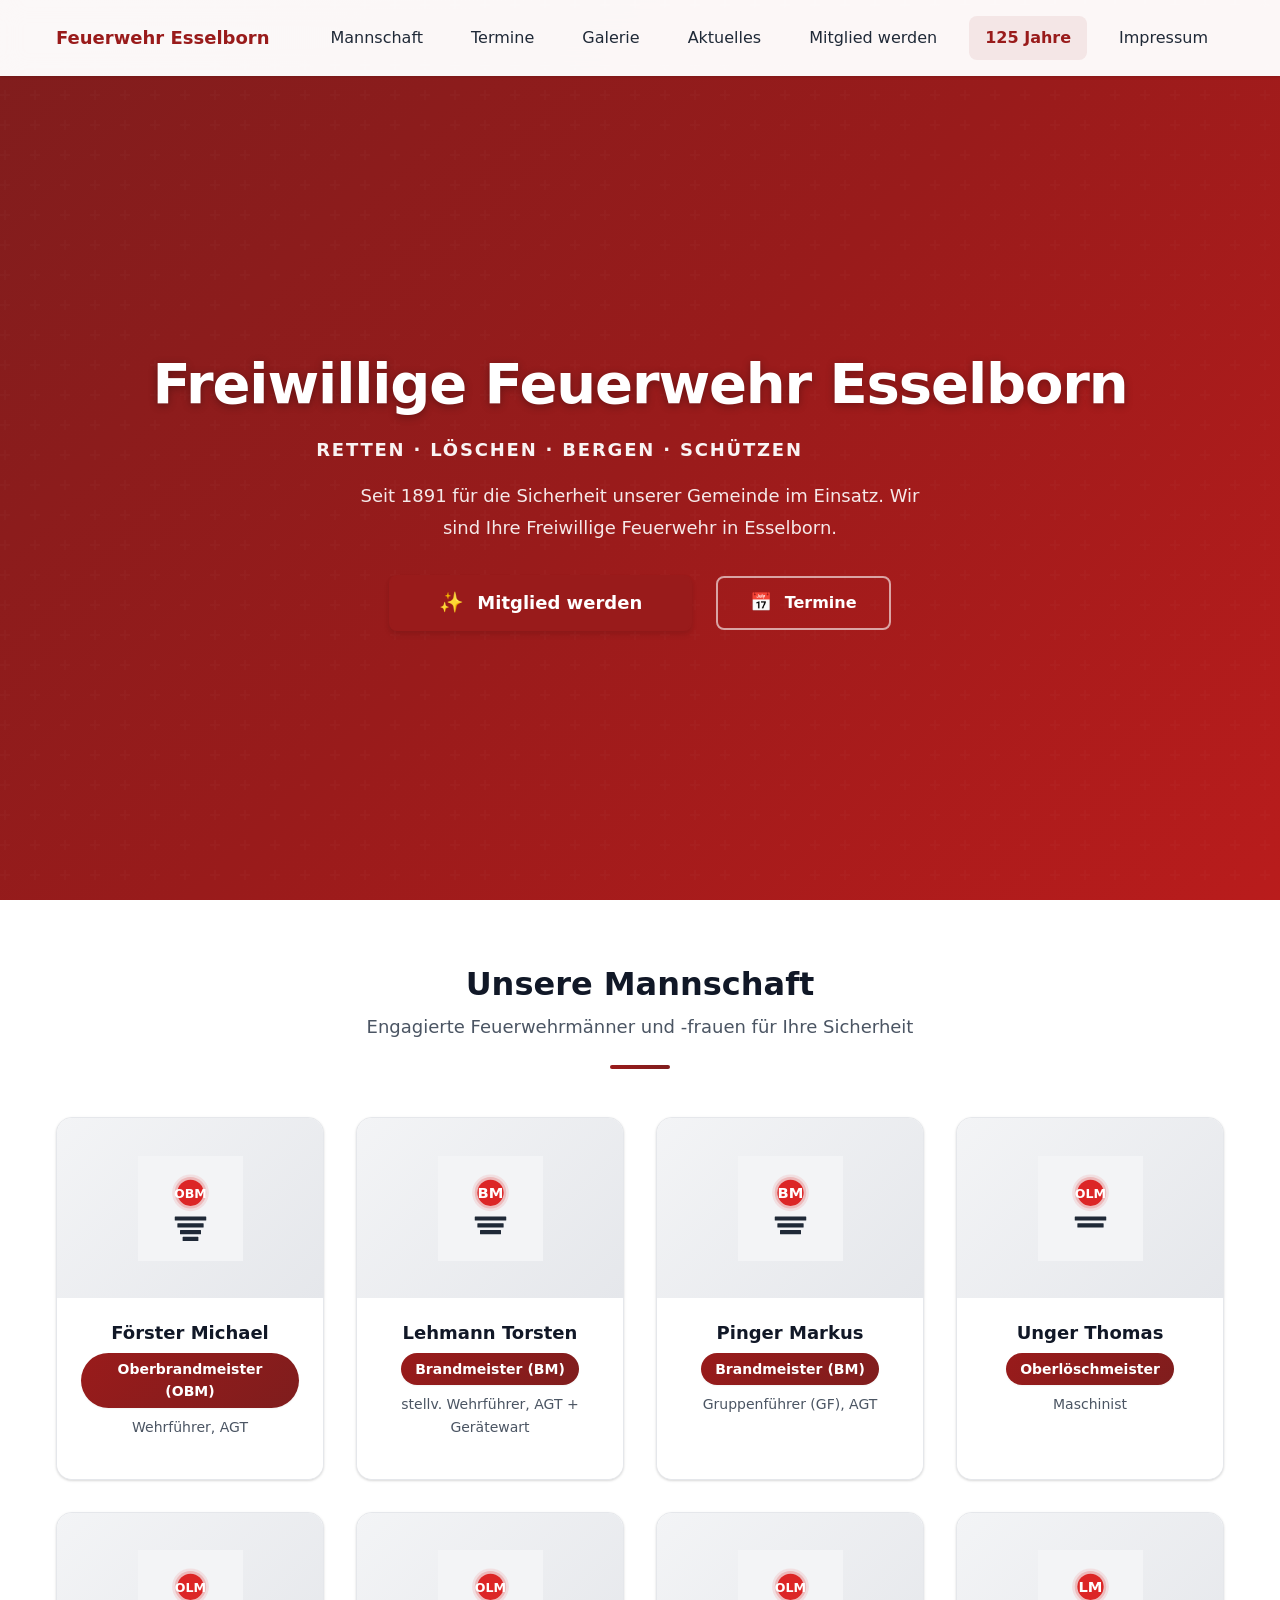
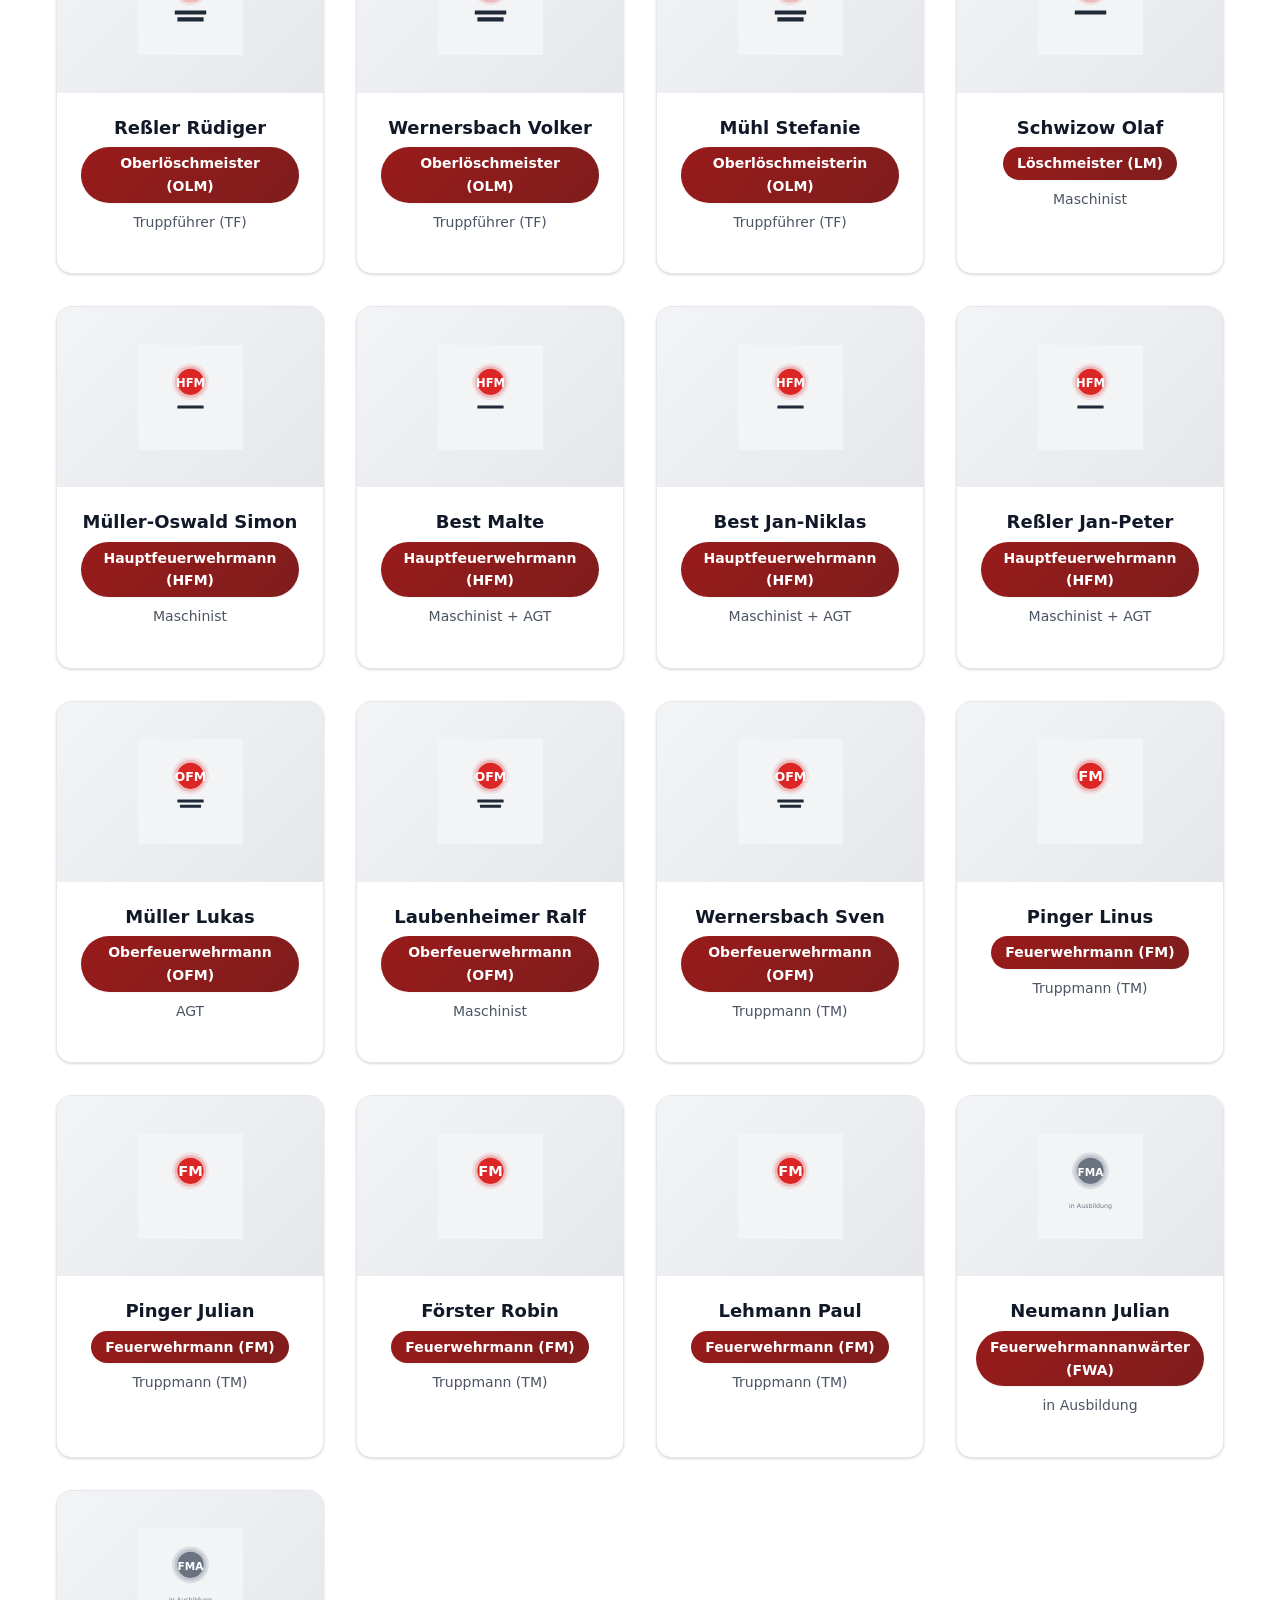
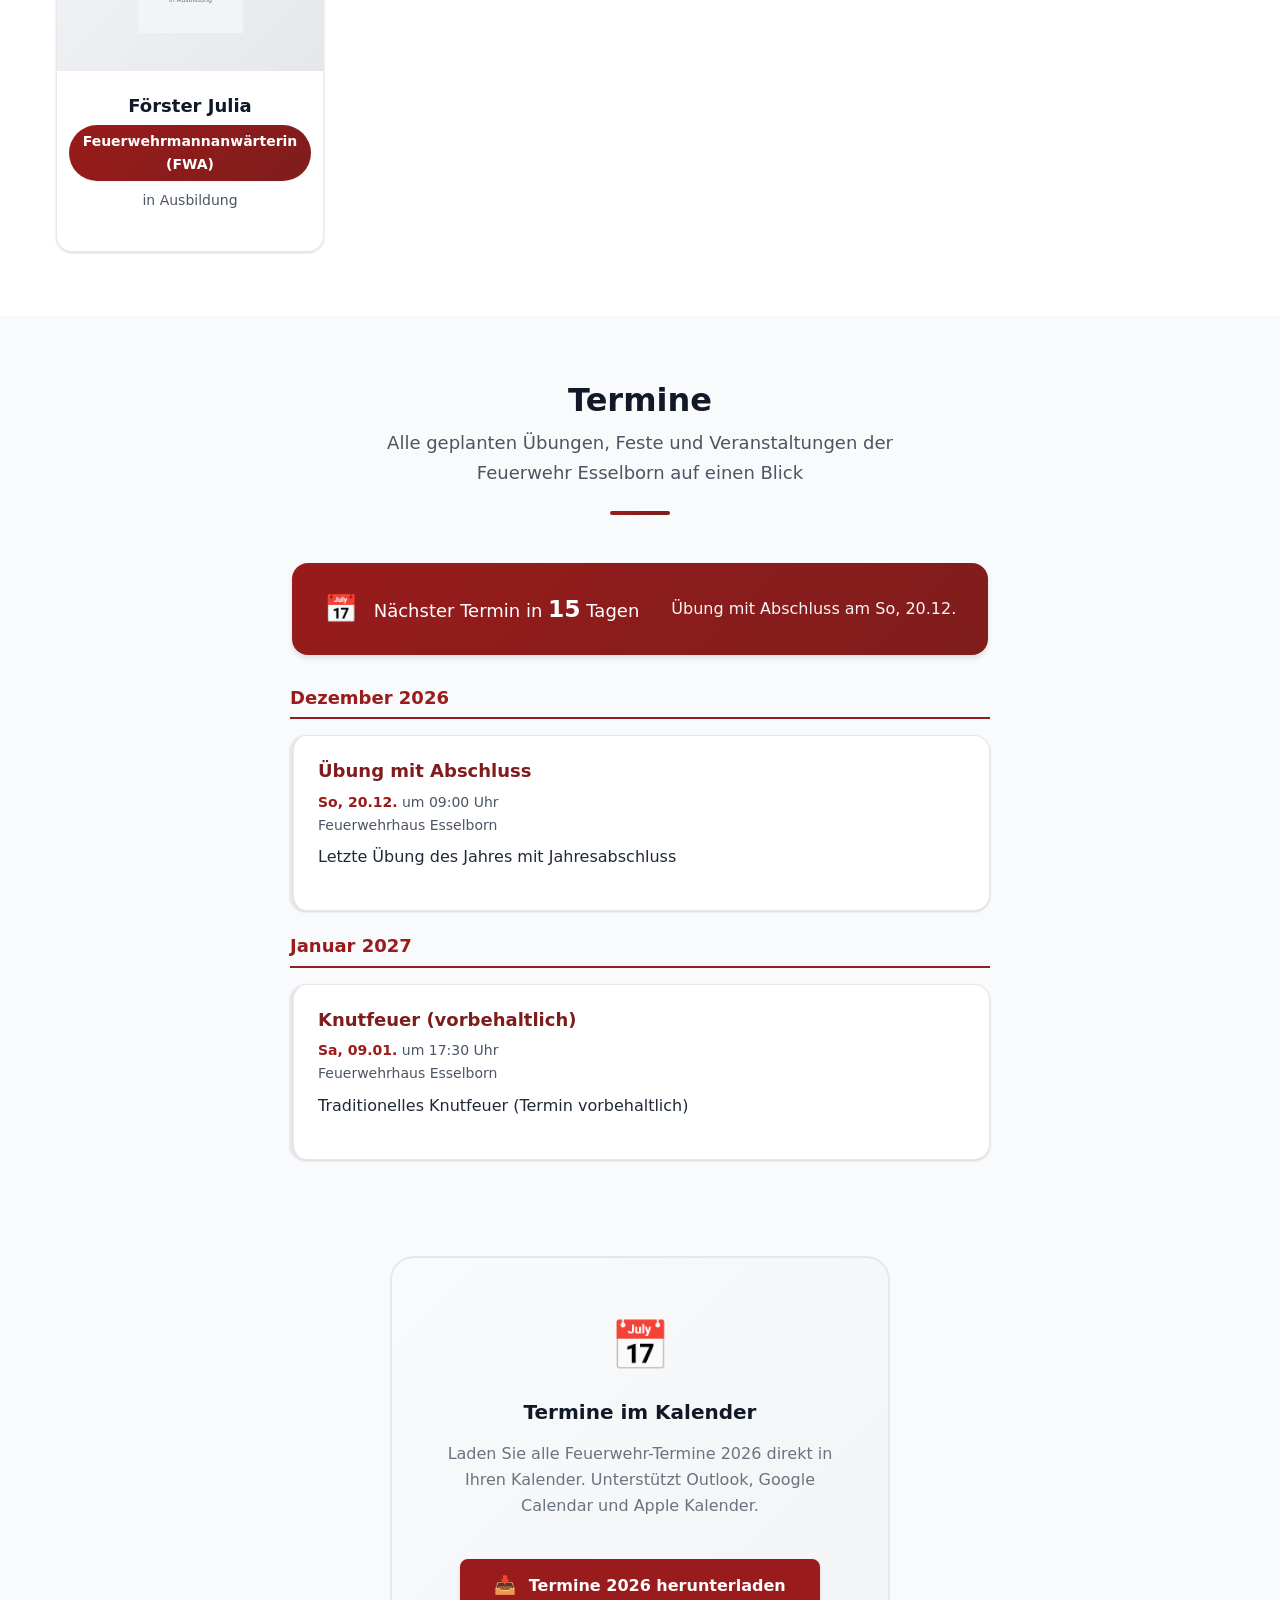
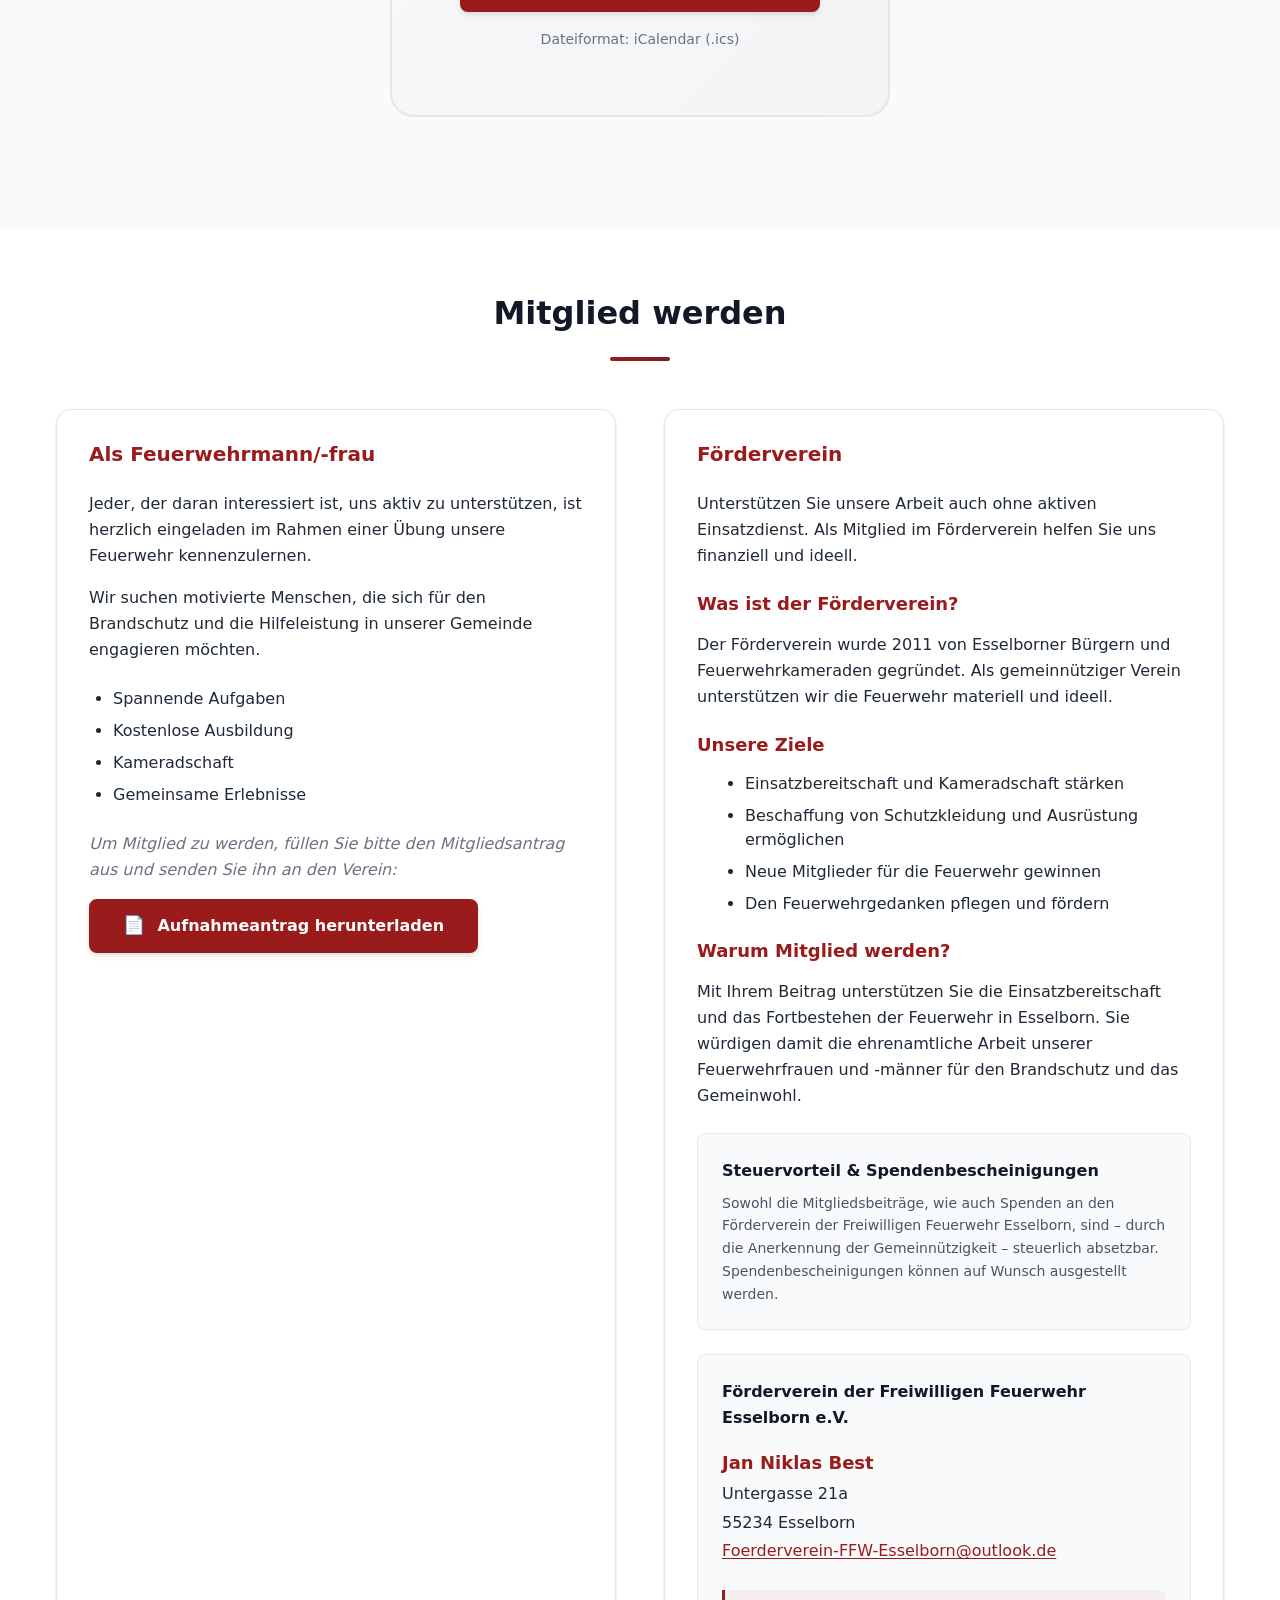
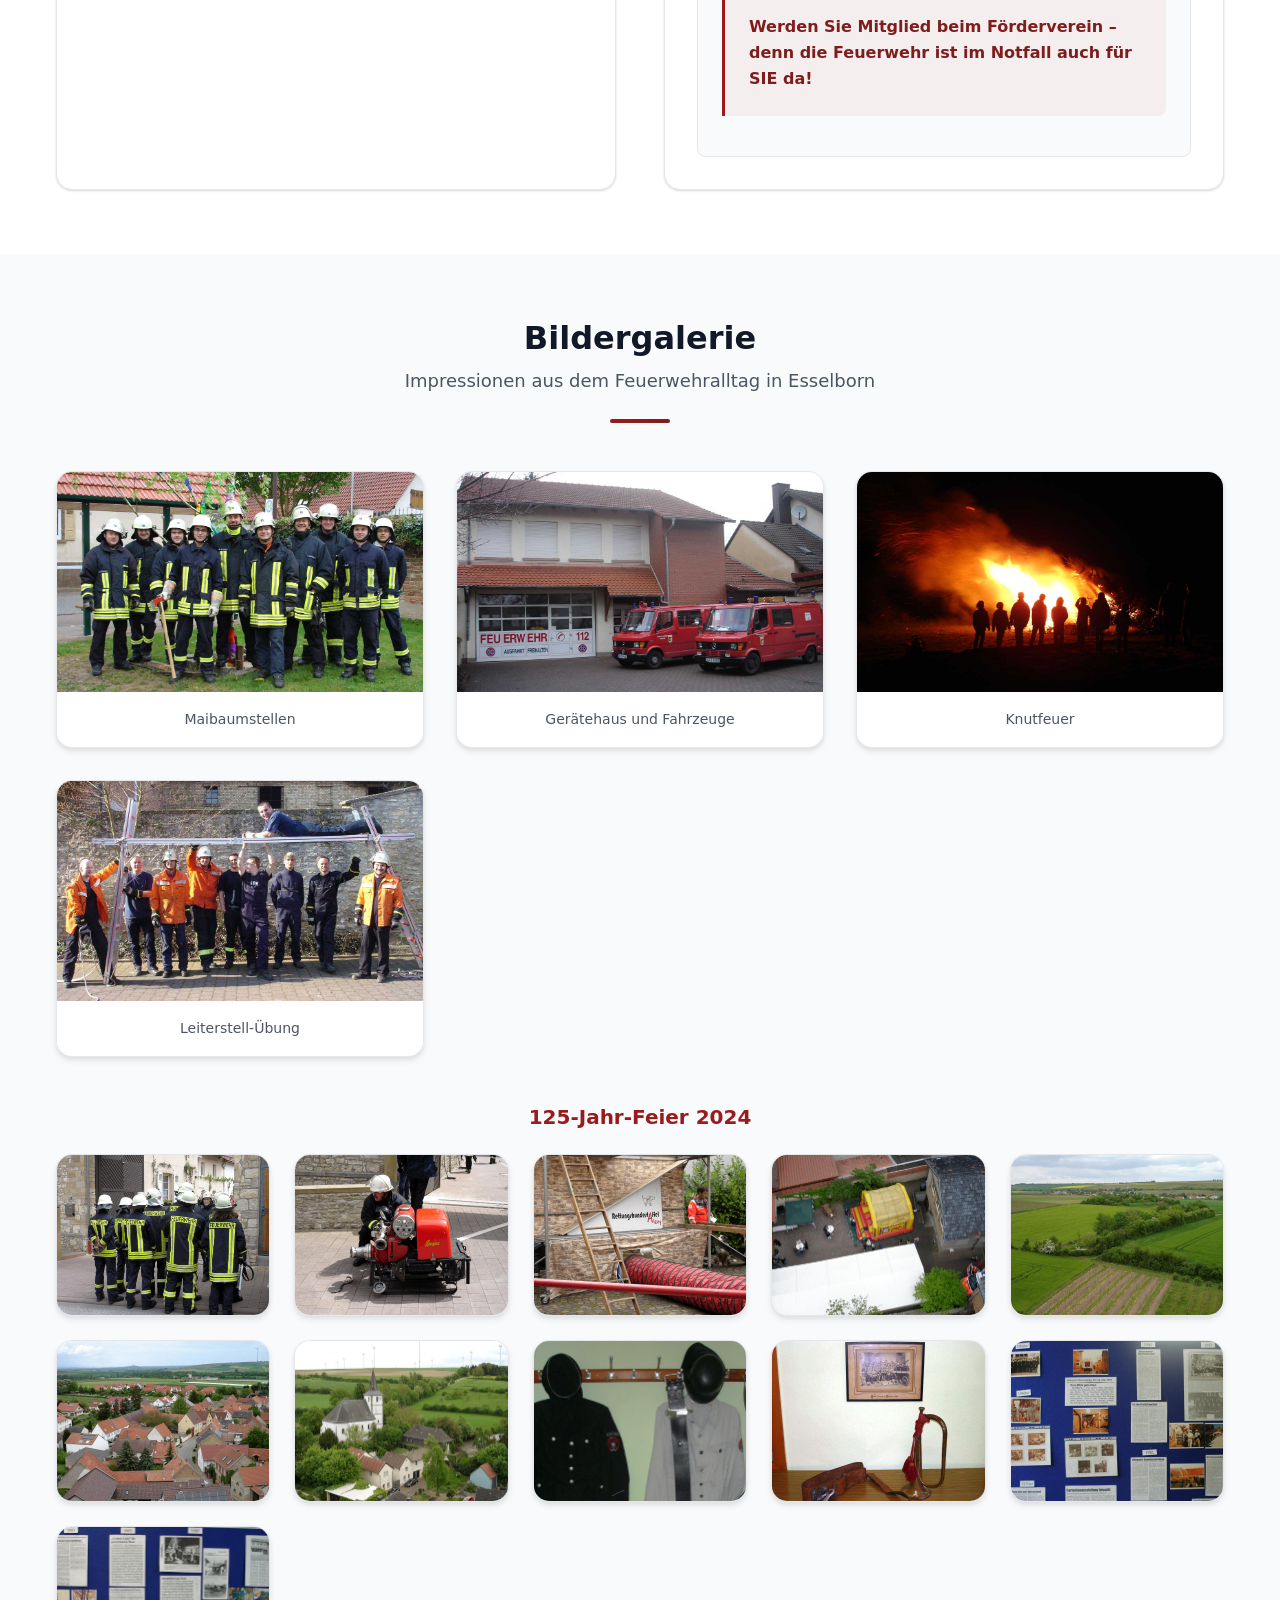
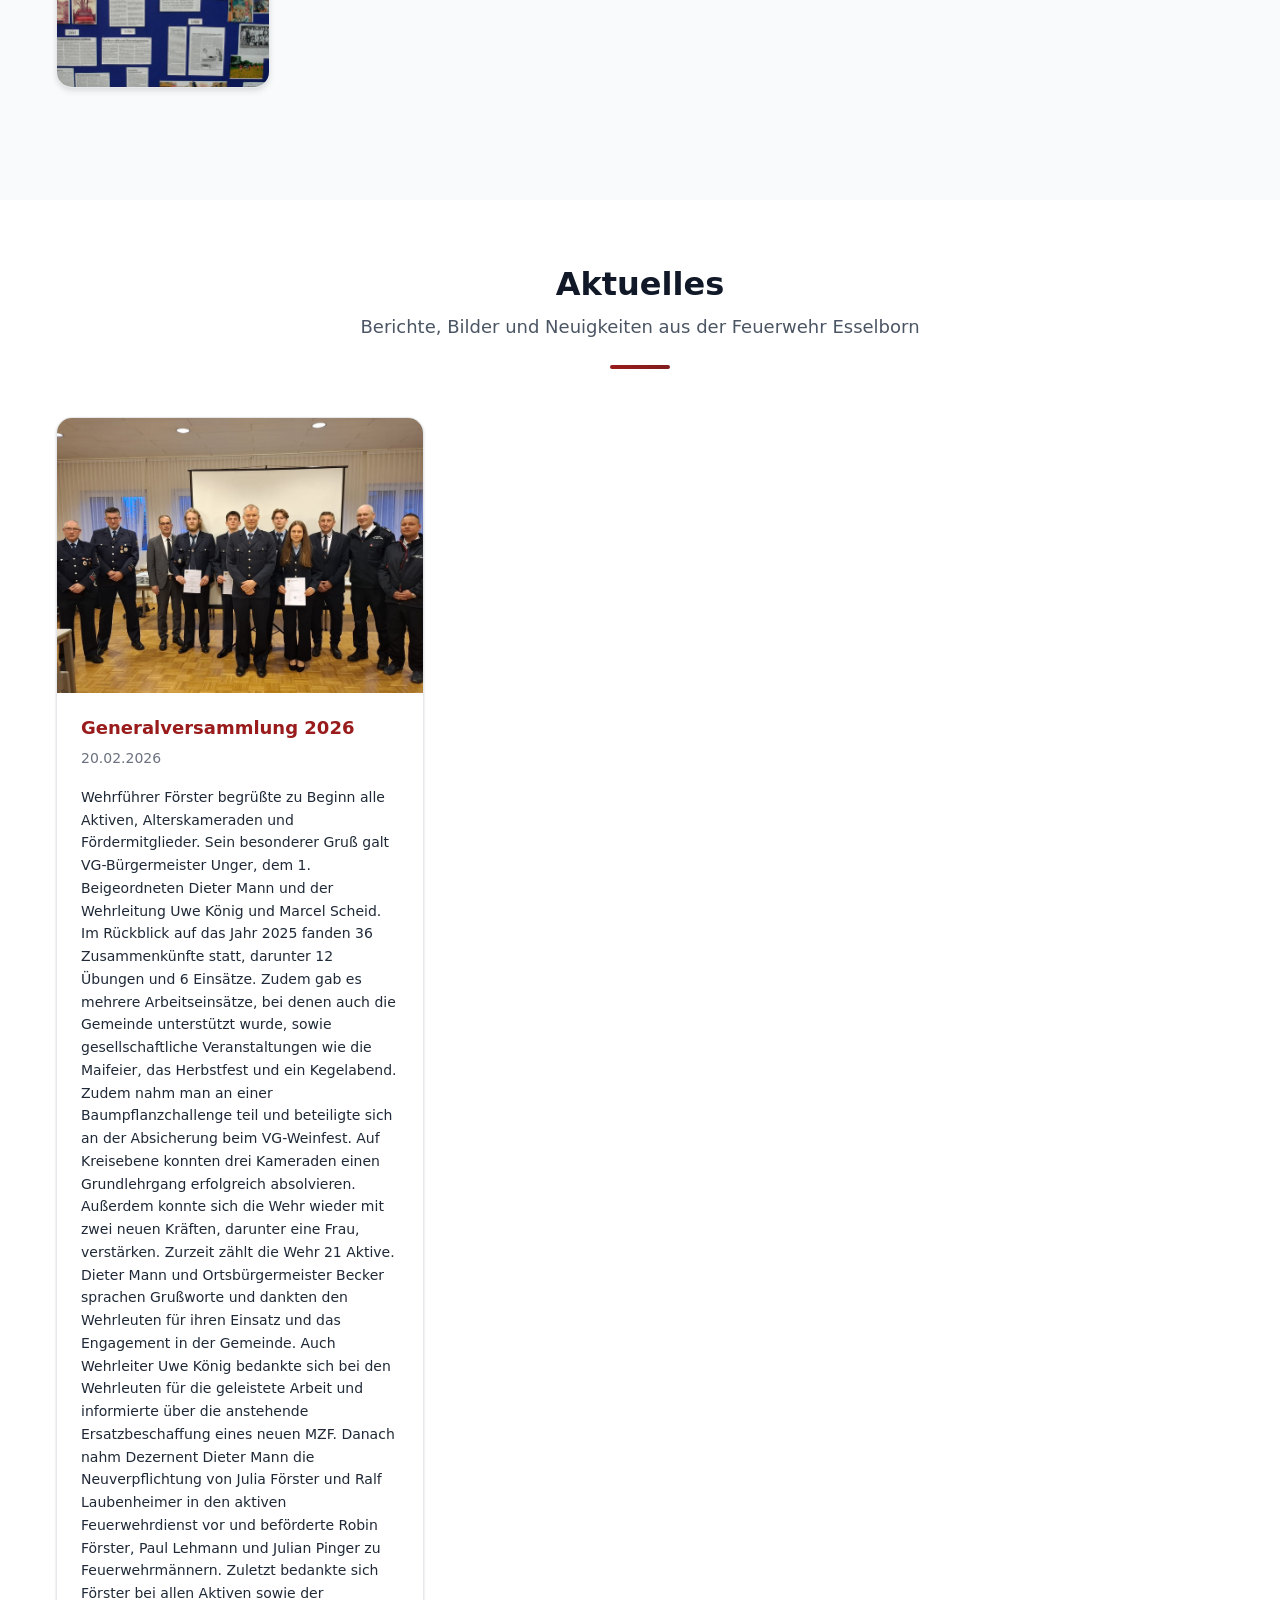
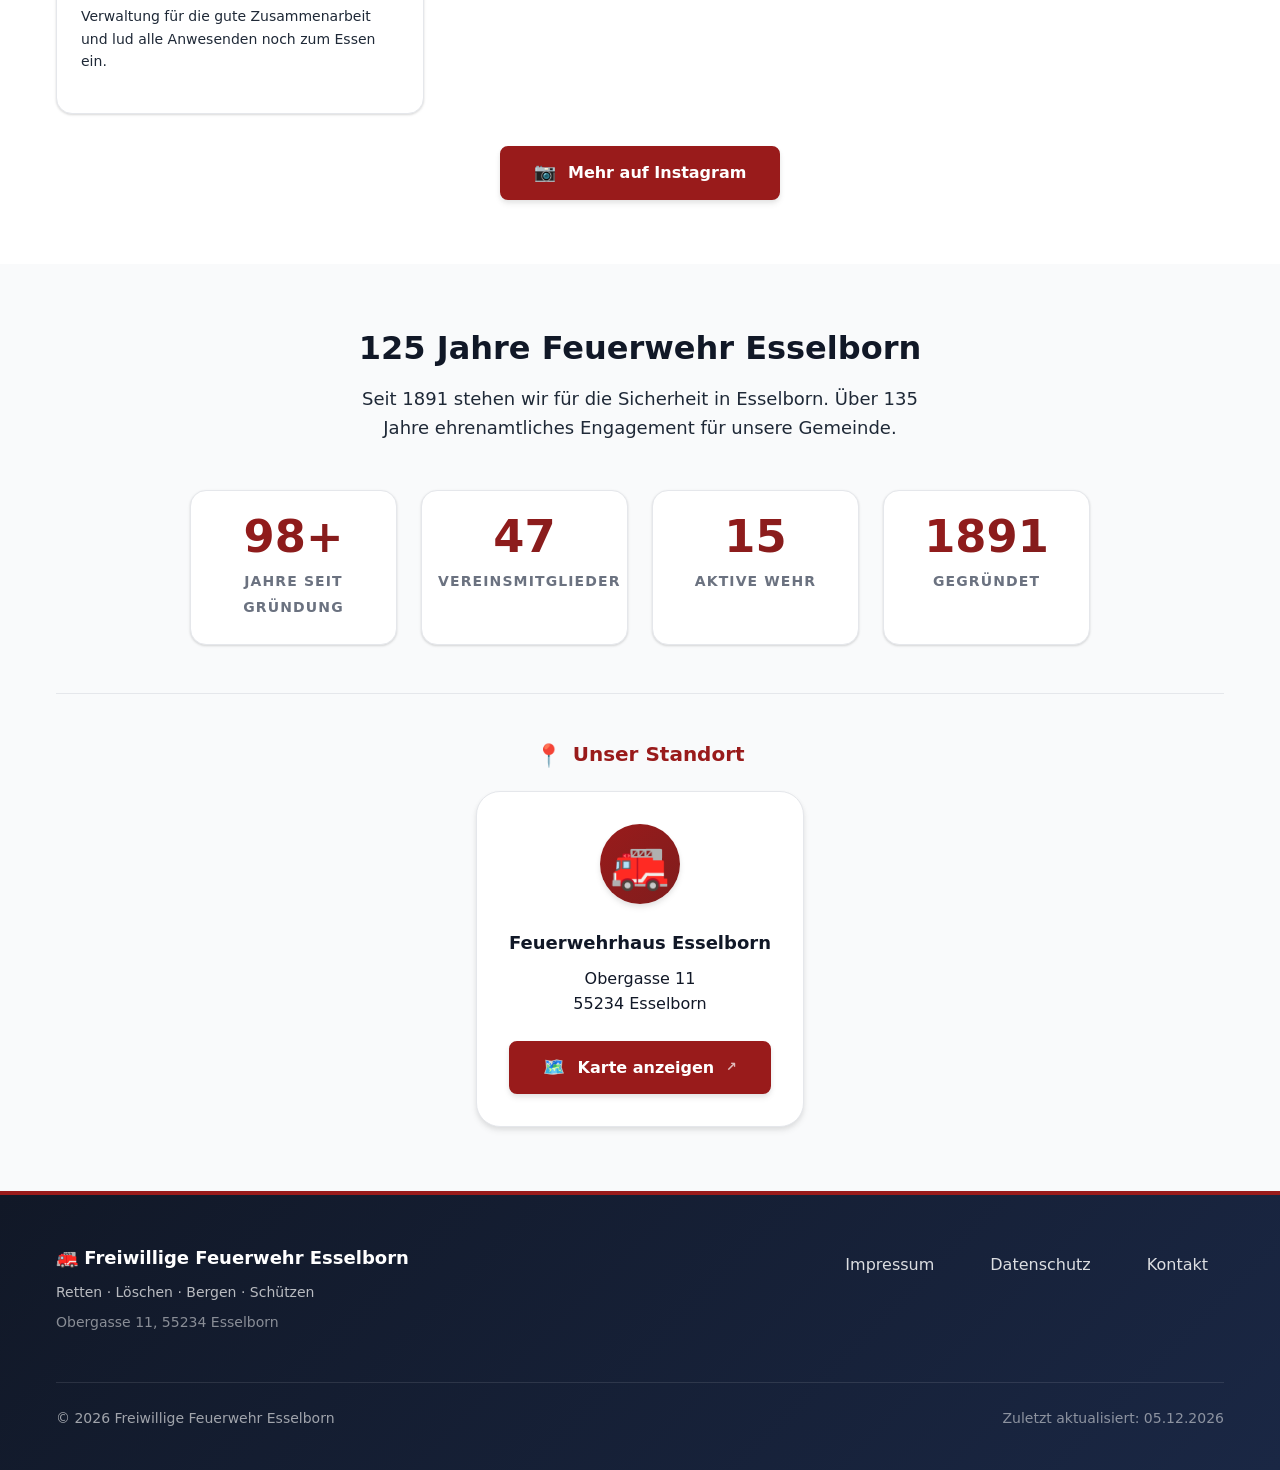
==== commit 8de754d8: "Update: Mitglied-CTA auf PDF-Aufnahmeantrag geändert" ====
--- a/index.html
+++ b/index.html
@@ -259,8 +259,8 @@
                         <p class="mitglied-antrag-hinweis">
                             Um Mitglied zu werden, füllen Sie bitte den Mitgliedsantrag aus und senden Sie ihn an den Verein:
                         </p>
-                        <a href="mailto:Foerderverein-FFW-Esselborn@outlook.de?subject=Mitgliedsanfrage%20aktive%20Feuerwehr" class="btn btn-primary">
-                            <span class="icon" aria-hidden="true">✉️</span> E-Mail senden
+                        <a href="fw_esselborn_aufnahmeantrag.pdf" class="btn btn-primary" download>
+                            <span class="icon" aria-hidden="true">📄</span> Aufnahmeantrag herunterladen
                         </a>
                     </div>
 
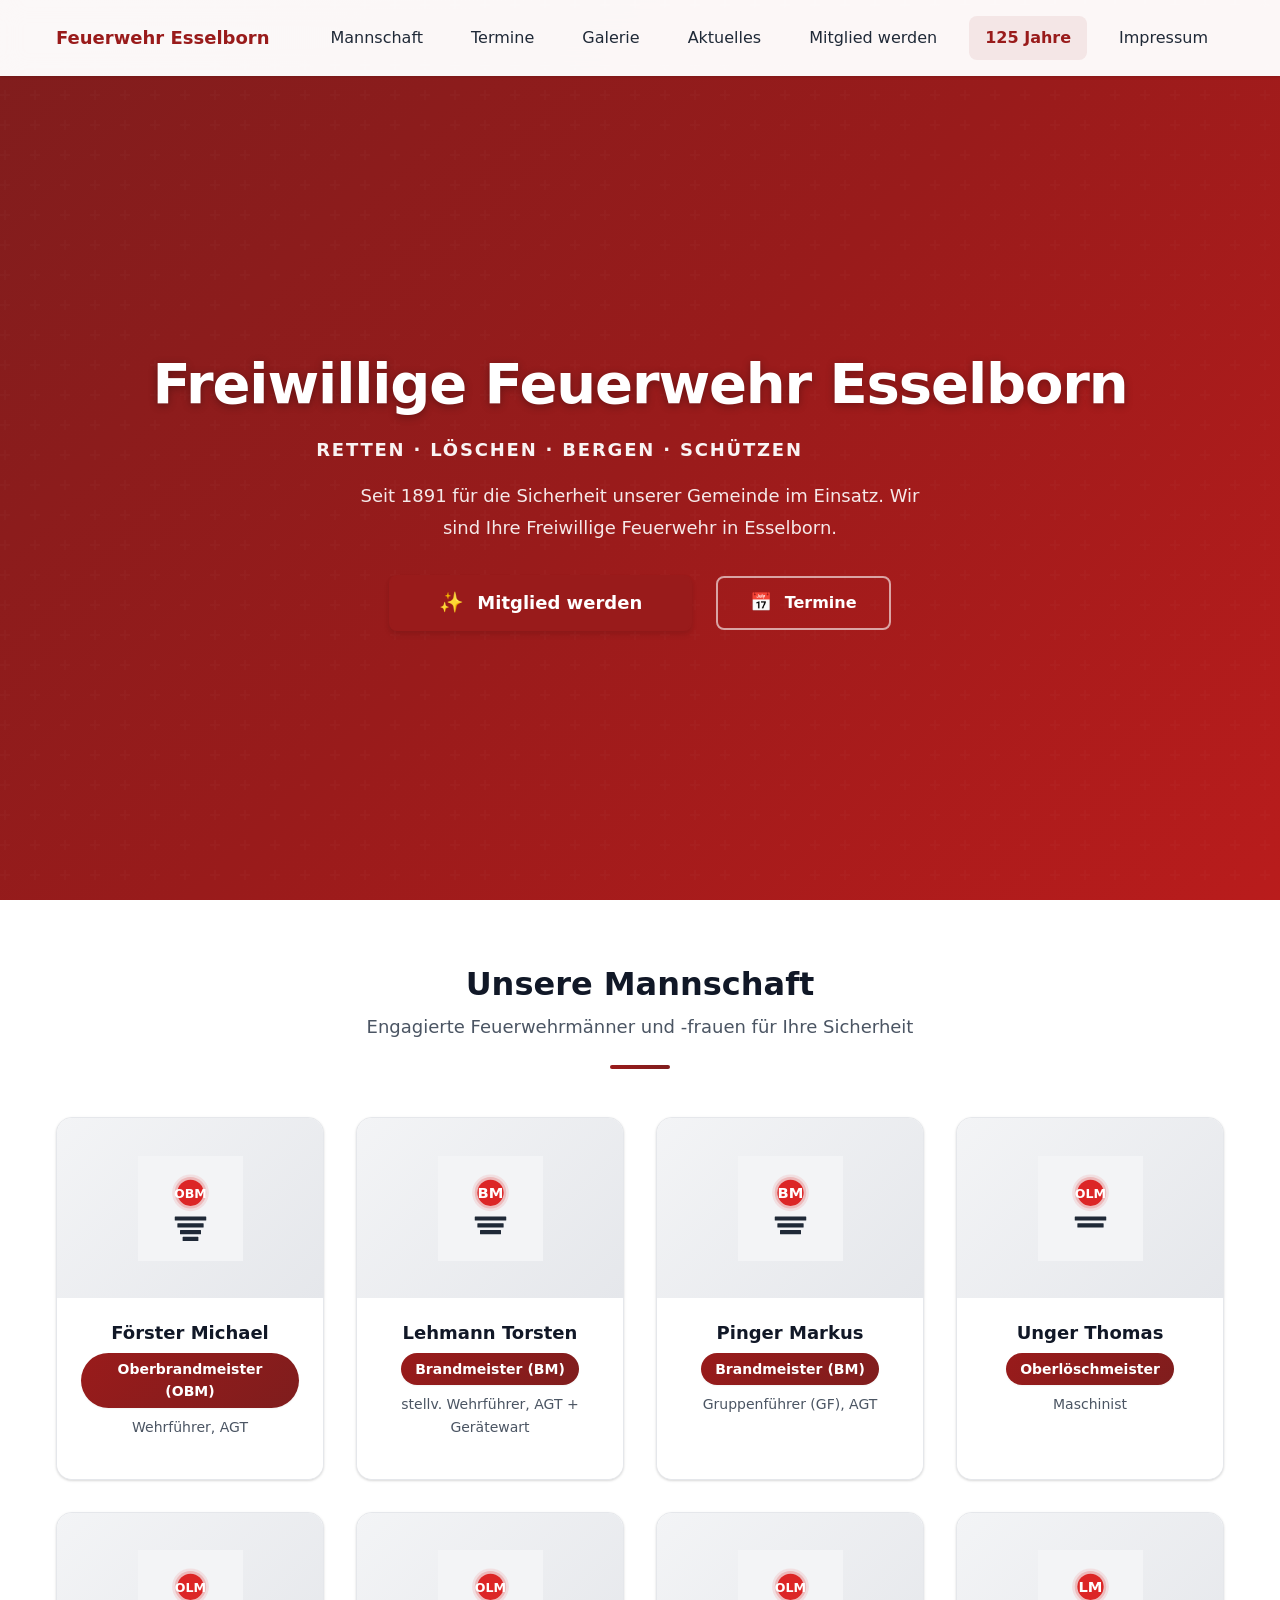
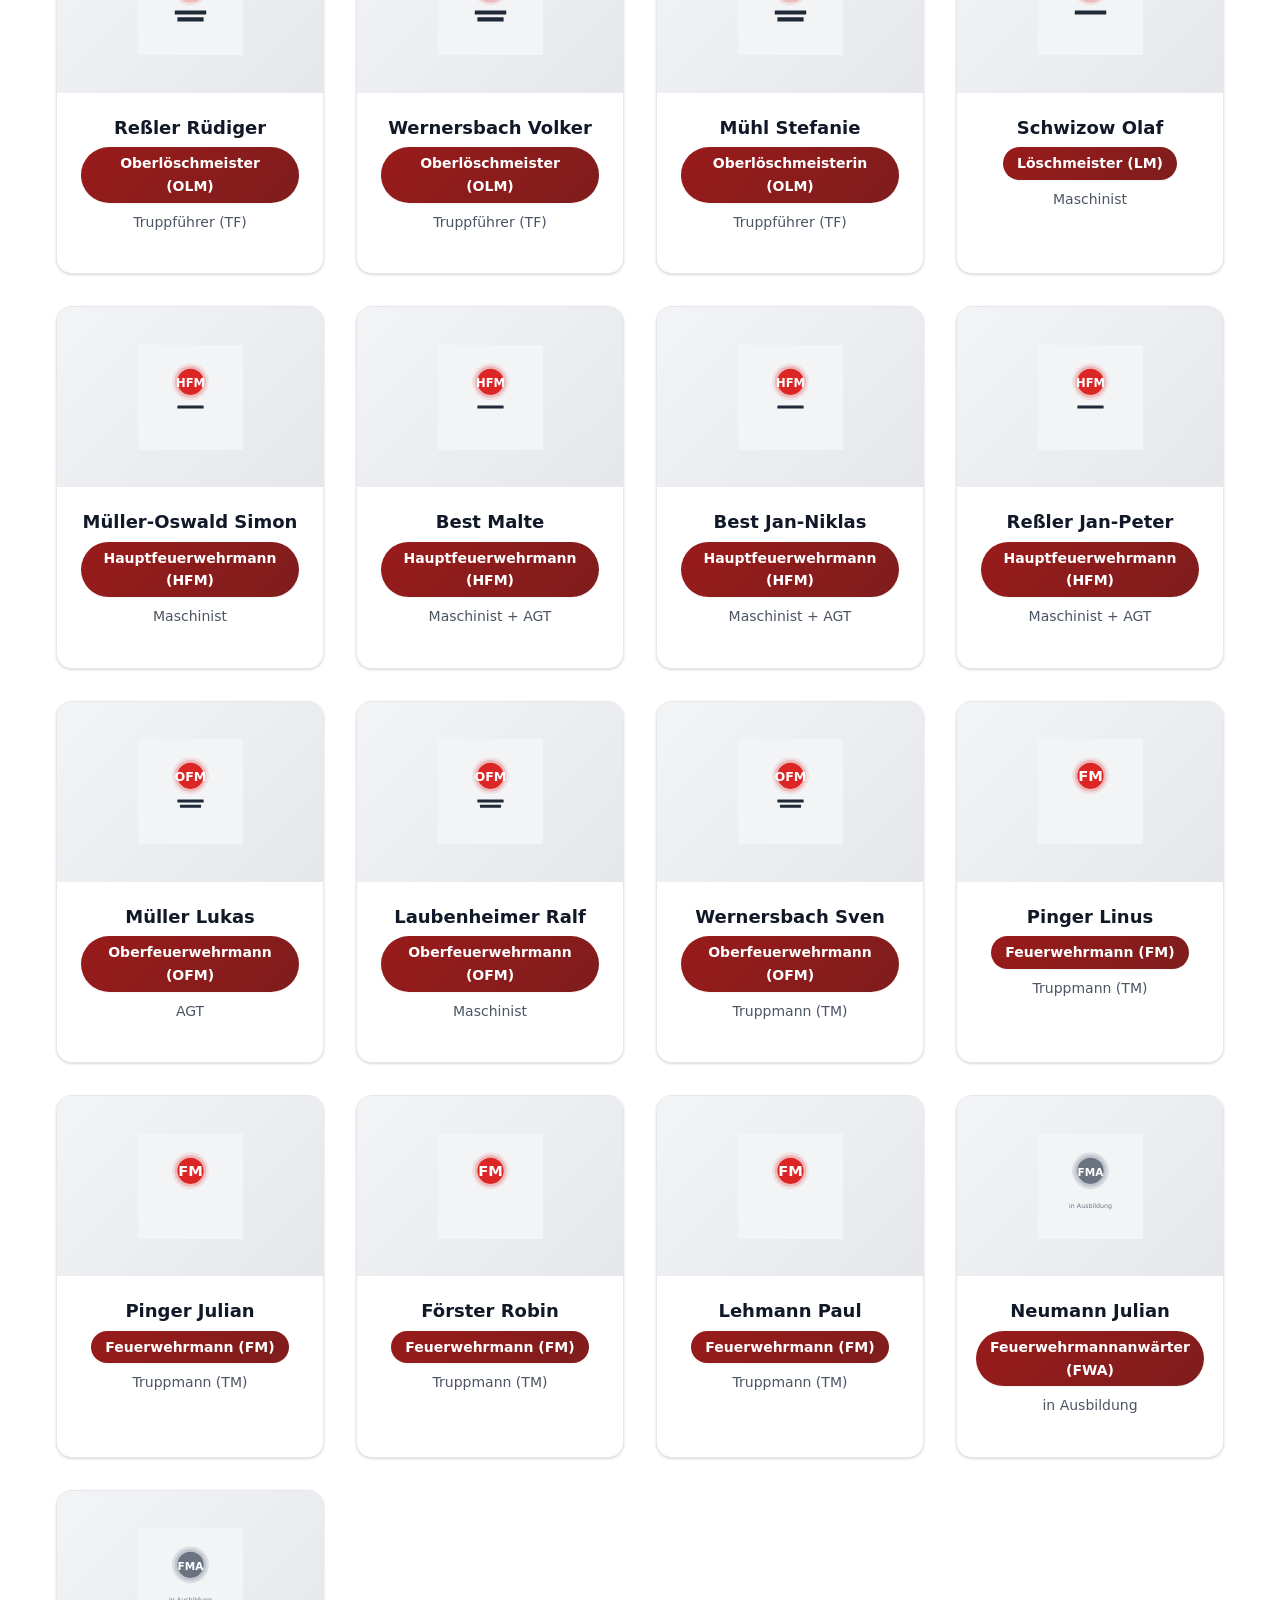
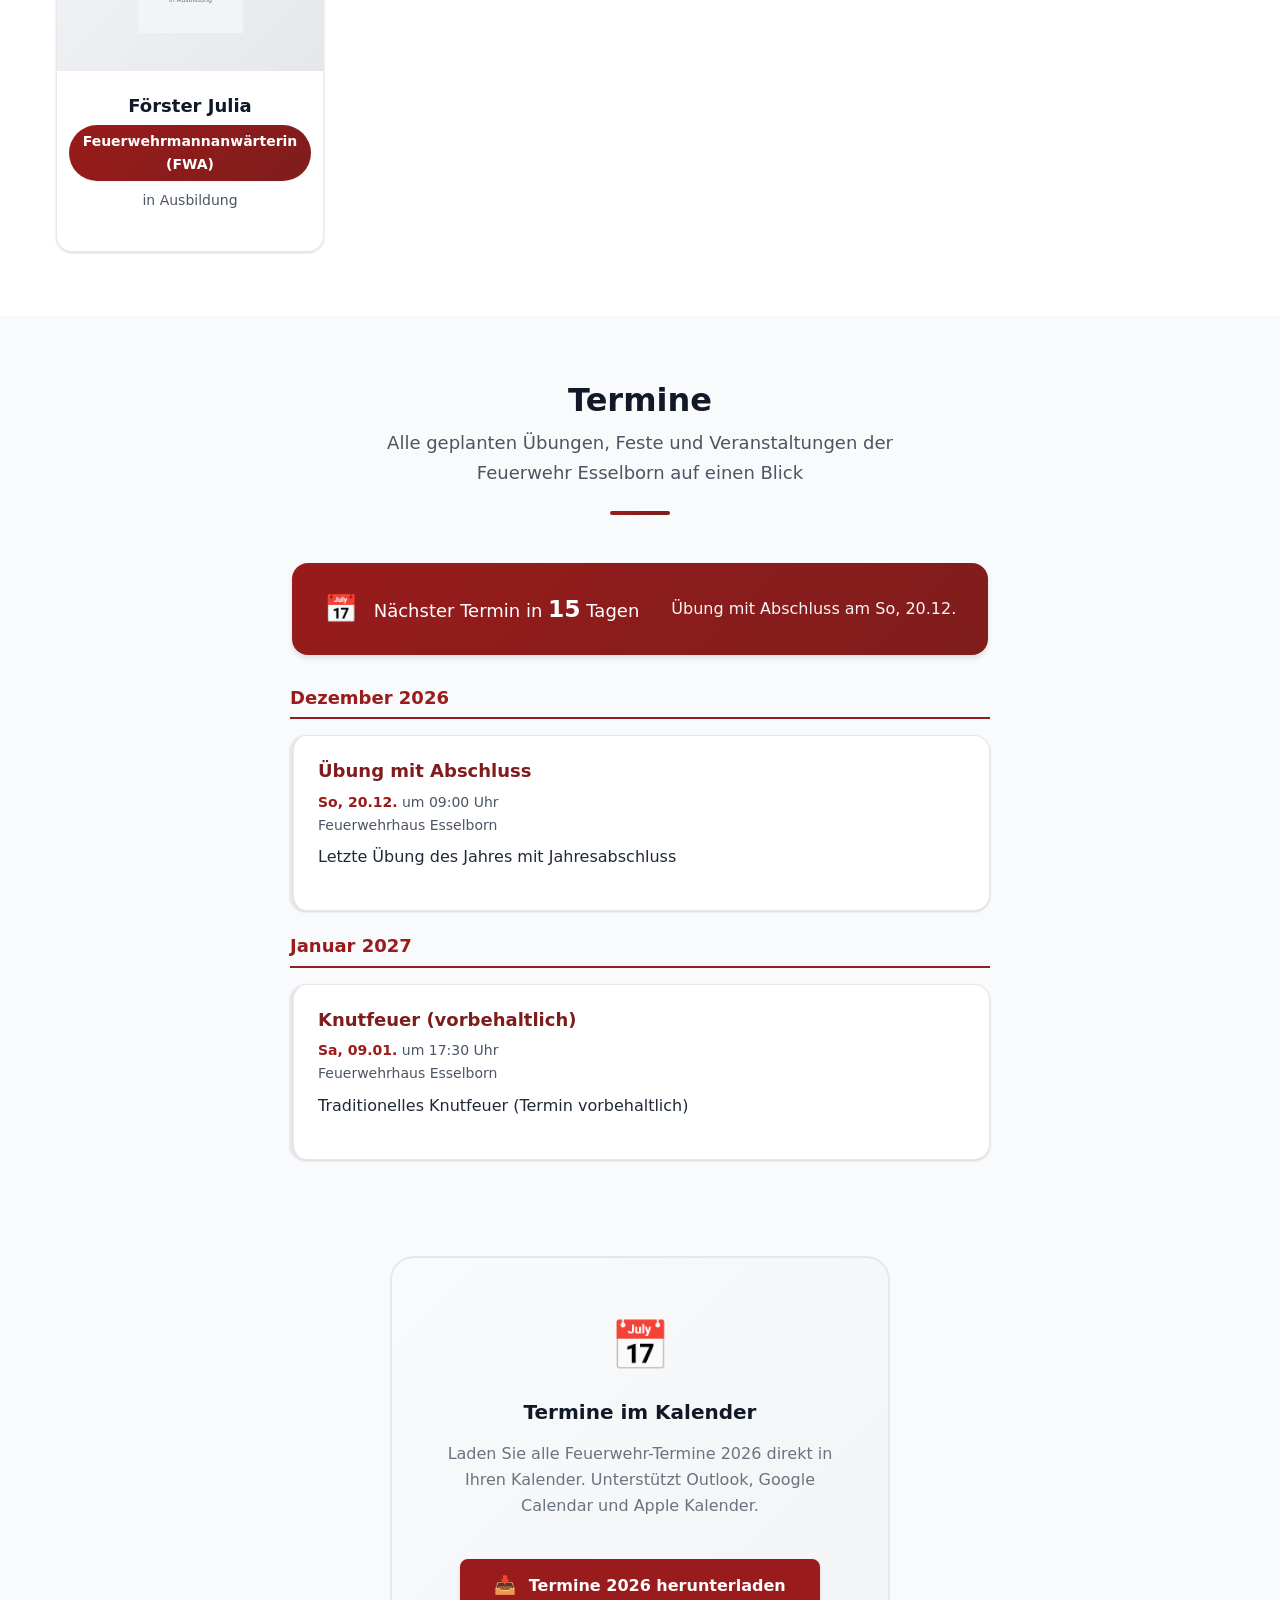
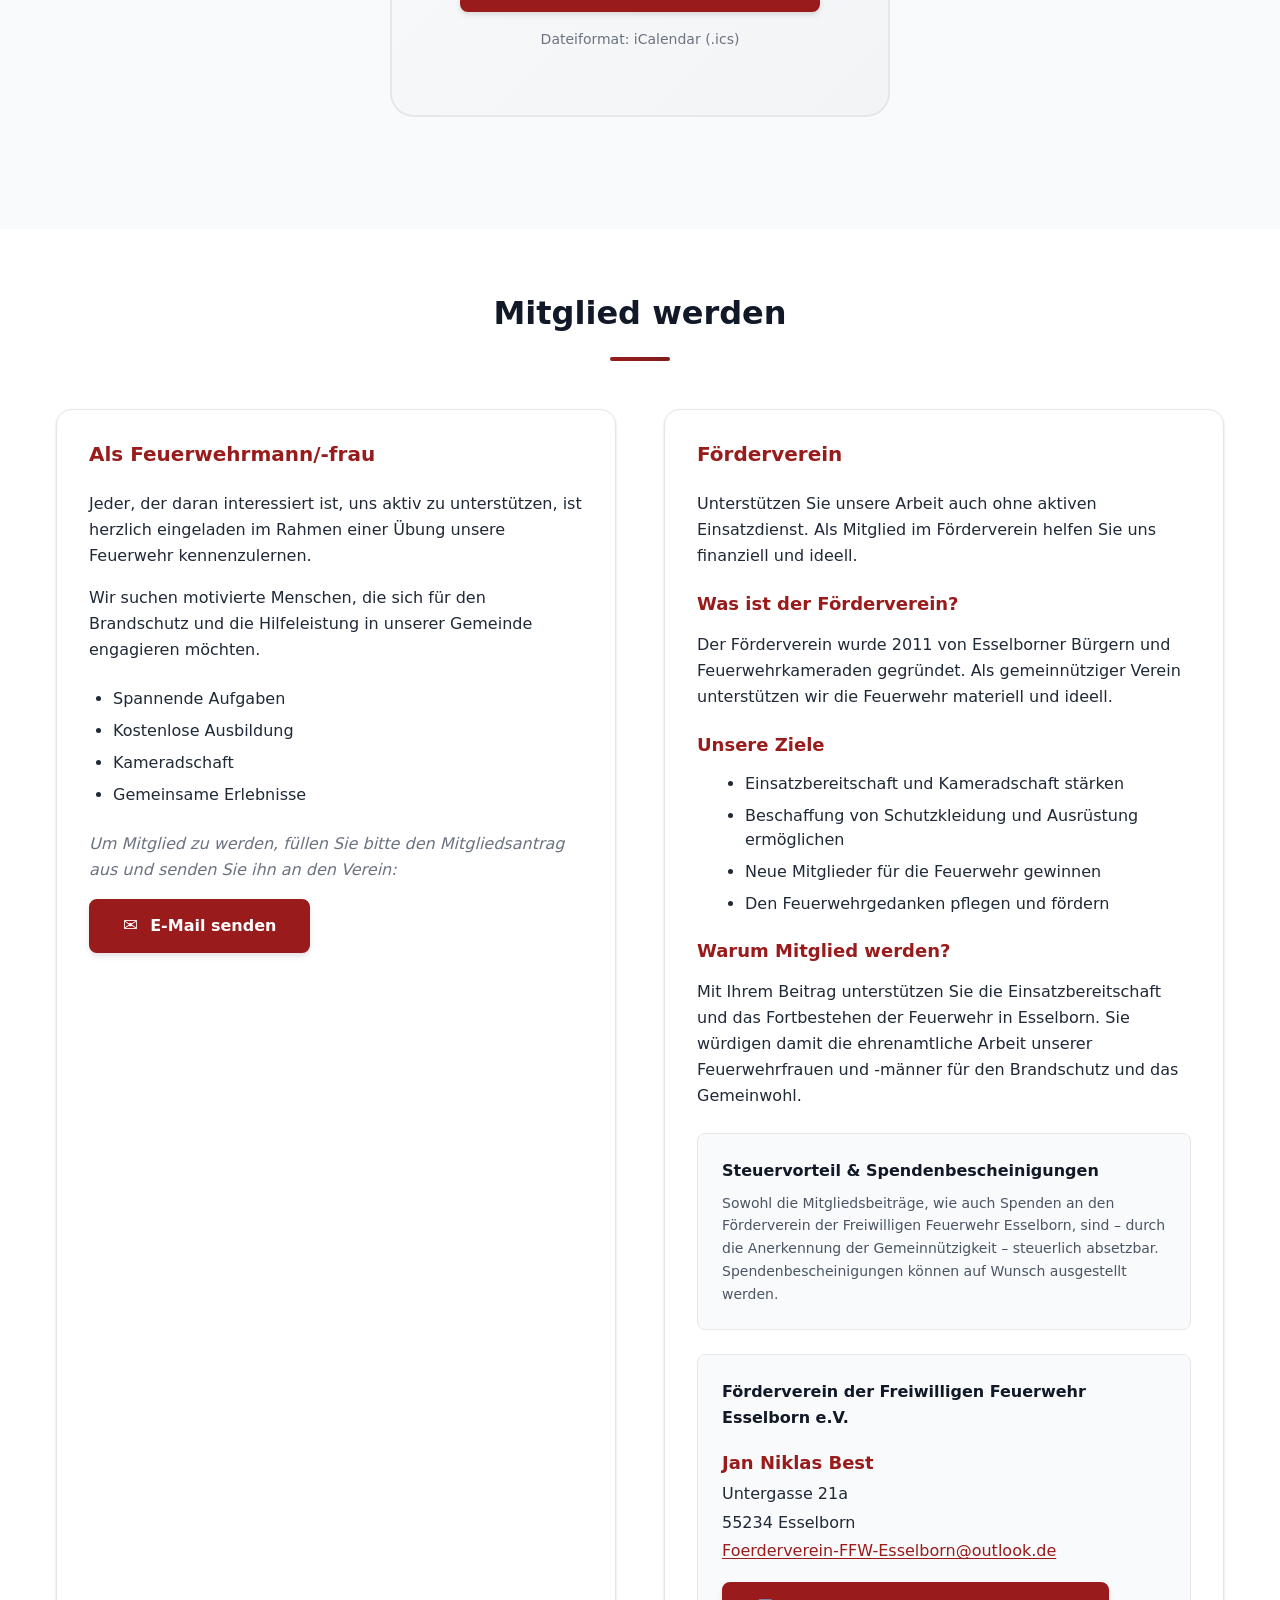
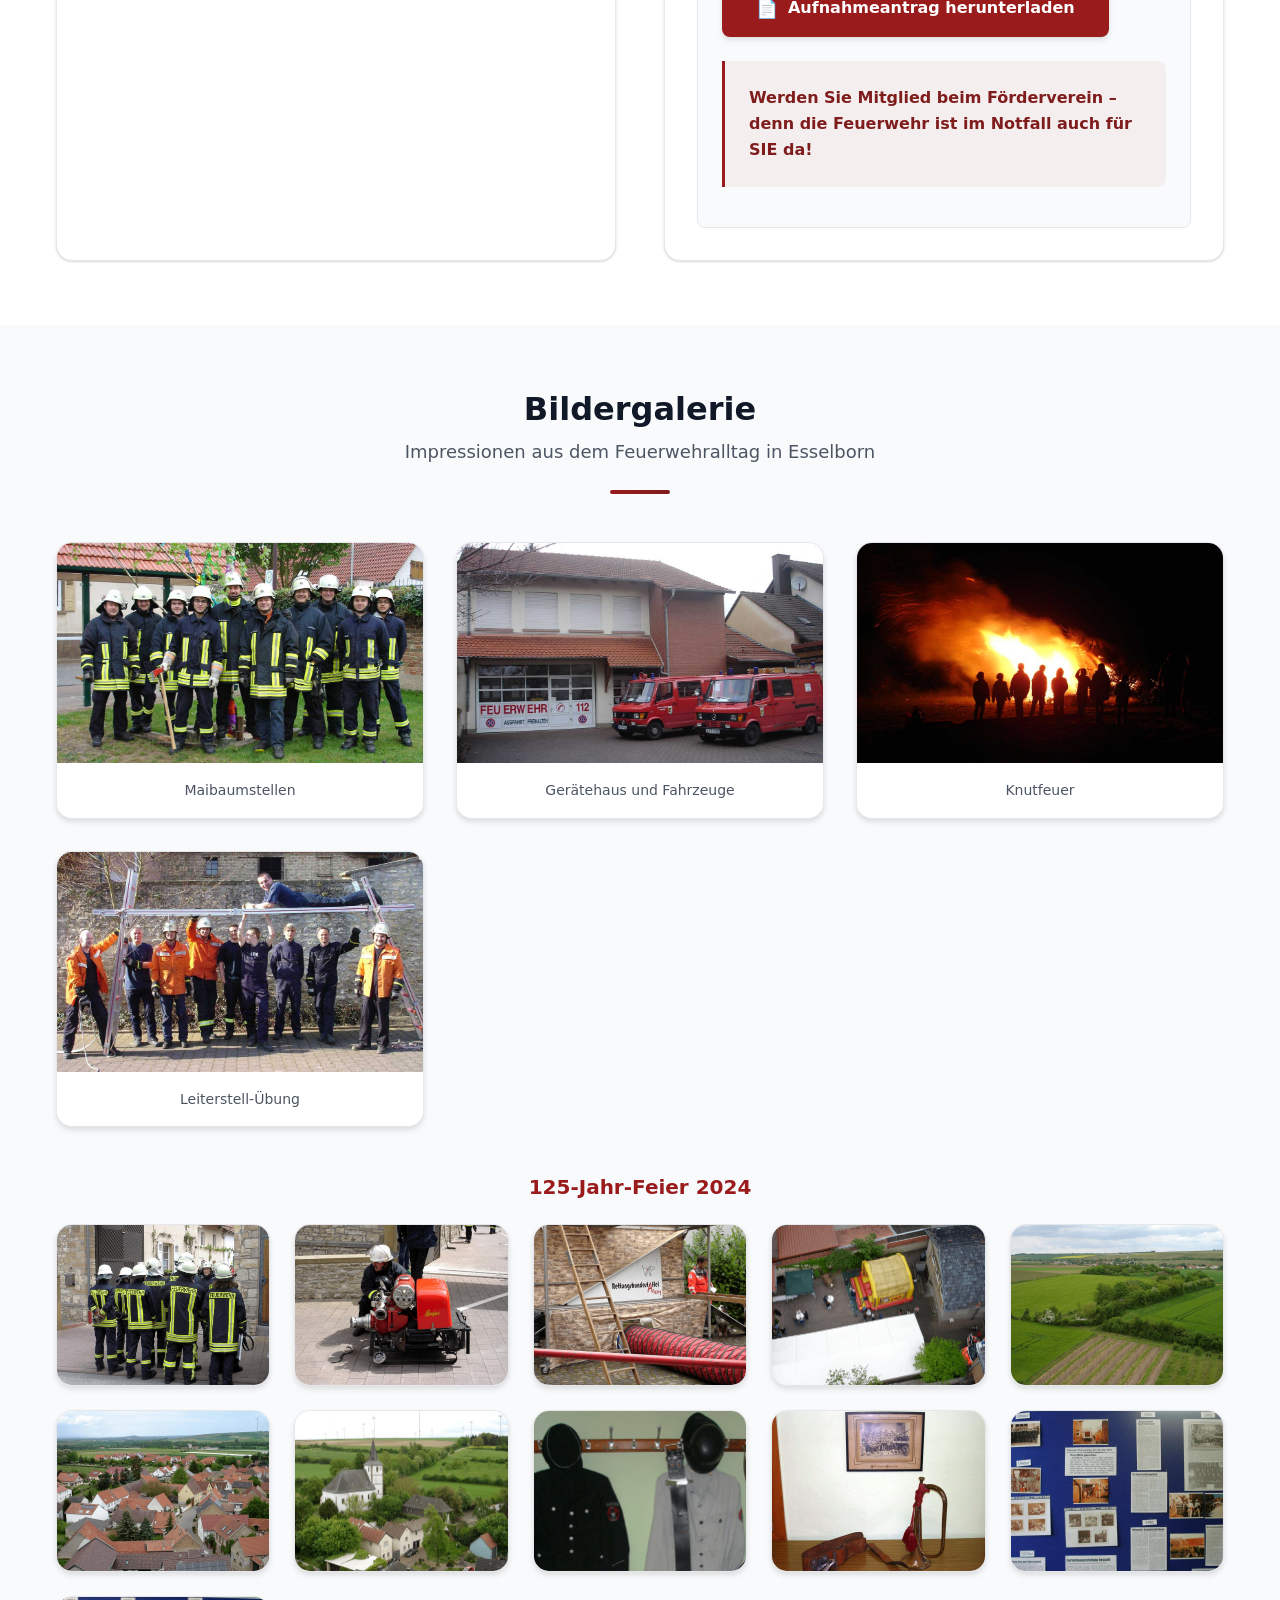
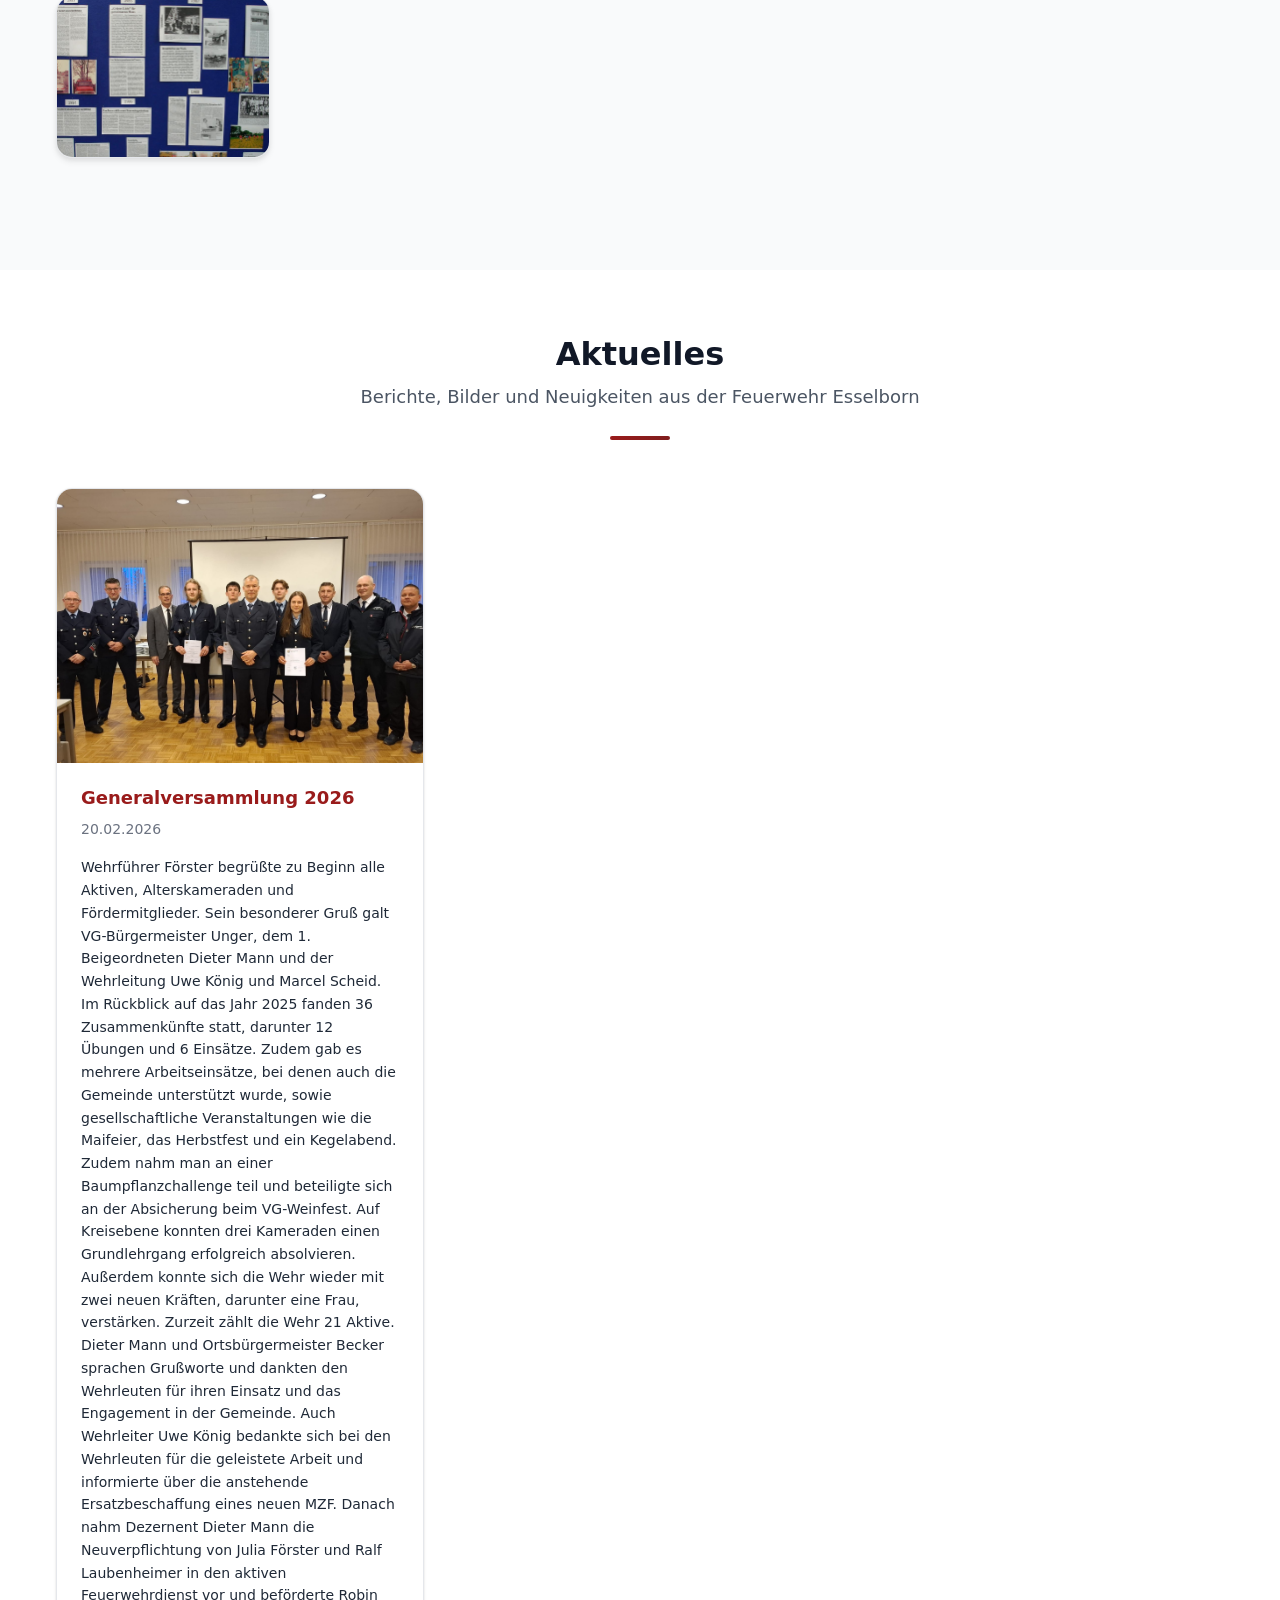
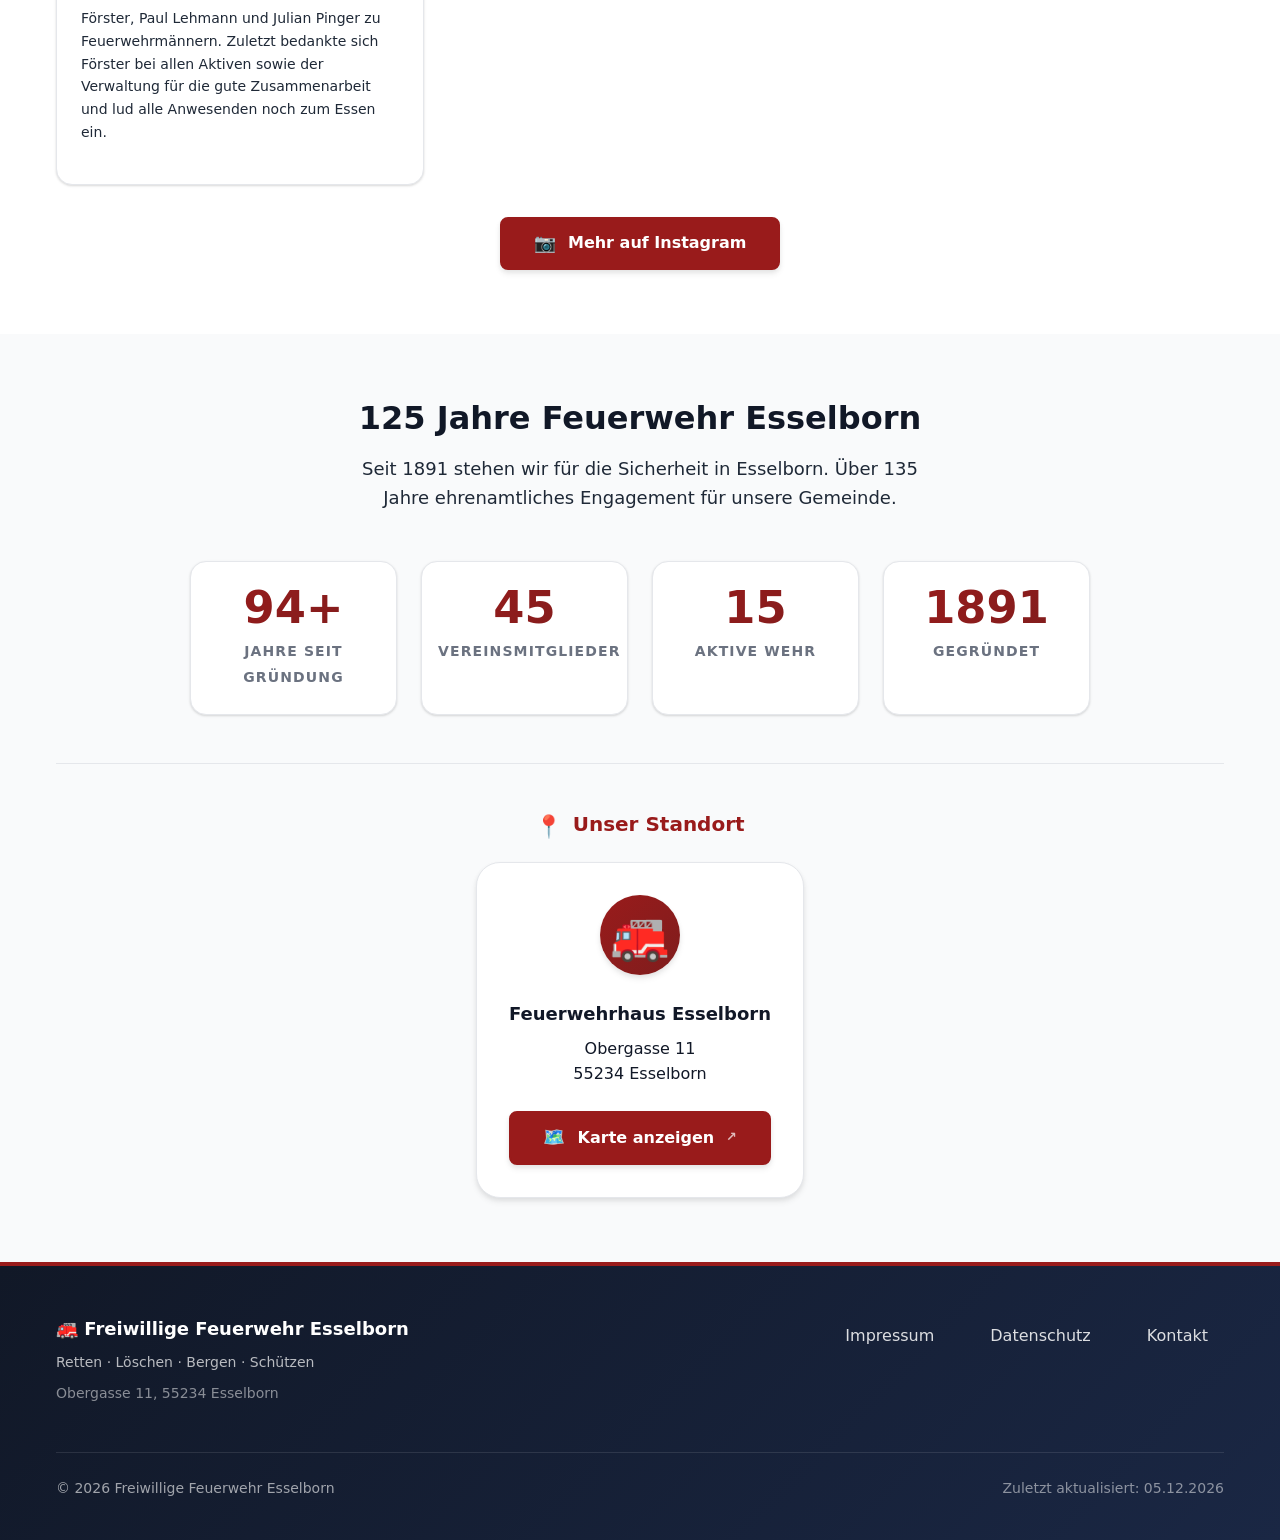
==== commit 9d9e177c: "Fix: Aktive Wehr -> E-Mail, Förderverein -> PDF-Antrag" ====
--- a/index.html
+++ b/index.html
@@ -259,8 +259,8 @@
                         <p class="mitglied-antrag-hinweis">
                             Um Mitglied zu werden, füllen Sie bitte den Mitgliedsantrag aus und senden Sie ihn an den Verein:
                         </p>
-                        <a href="fw_esselborn_aufnahmeantrag.pdf" class="btn btn-primary" download>
-                            <span class="icon" aria-hidden="true">📄</span> Aufnahmeantrag herunterladen
+                        <a href="mailto:Foerderverein-FFW-Esselborn@outlook.de?subject=Mitgliedsanfrage%20aktive%20Feuerwehr" class="btn btn-primary">
+                            <span class="icon" aria-hidden="true">✉️</span> E-Mail senden
                         </a>
                     </div>
 
@@ -311,6 +311,9 @@
                                 55234 Esselborn<br>
                                 <a href="mailto:Foerderverein-FFW-Esselborn@outlook.de">Foerderverein-FFW-Esselborn@outlook.de</a>
                             </address>
+                            <a href="fw_esselborn_aufnahmeantrag.pdf" class="btn btn-primary" download style="margin-top: 1rem; display: inline-block;">
+                                <span class="icon" aria-hidden="true">📄</span> Aufnahmeantrag herunterladen
+                            </a>
                             <p class="mitglied-werden-cta">
                                 <strong>Werden Sie Mitglied beim Förderverein – denn die Feuerwehr ist im Notfall auch für SIE da!</strong>
                             </p>
